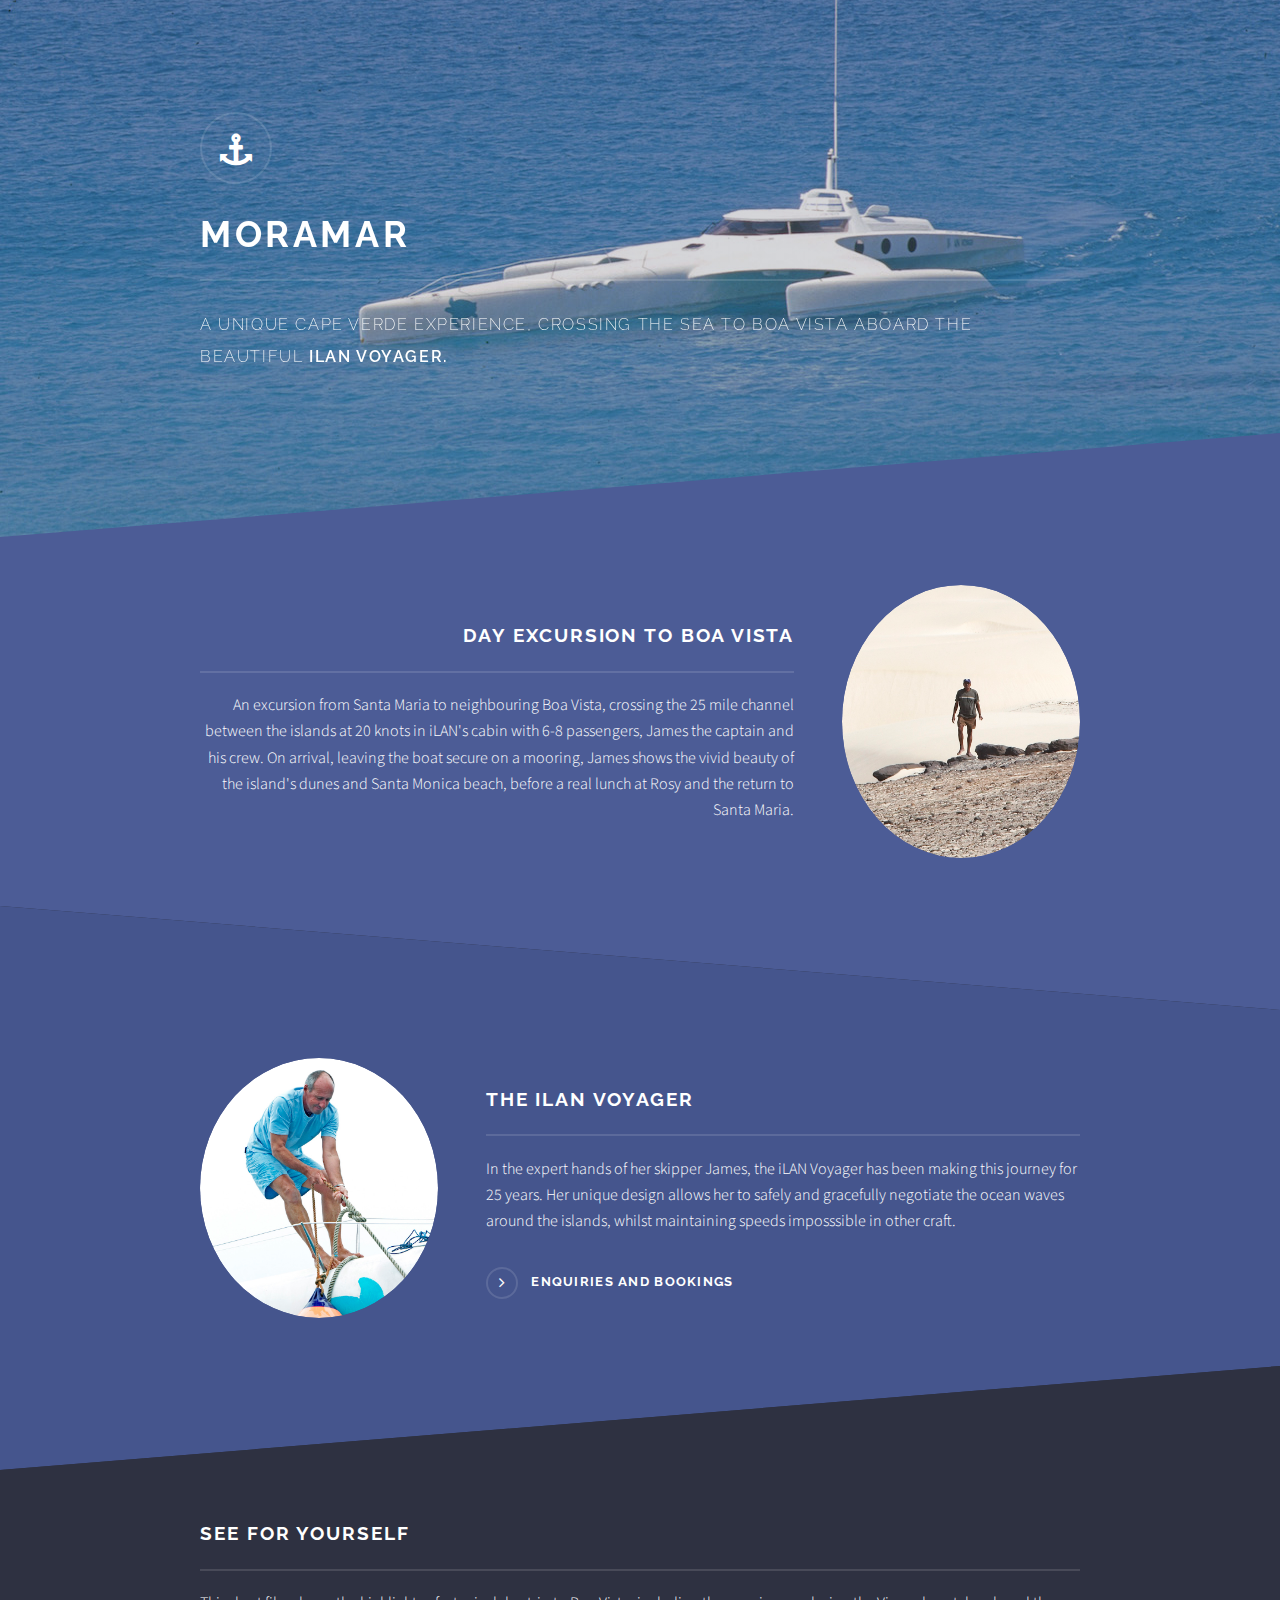
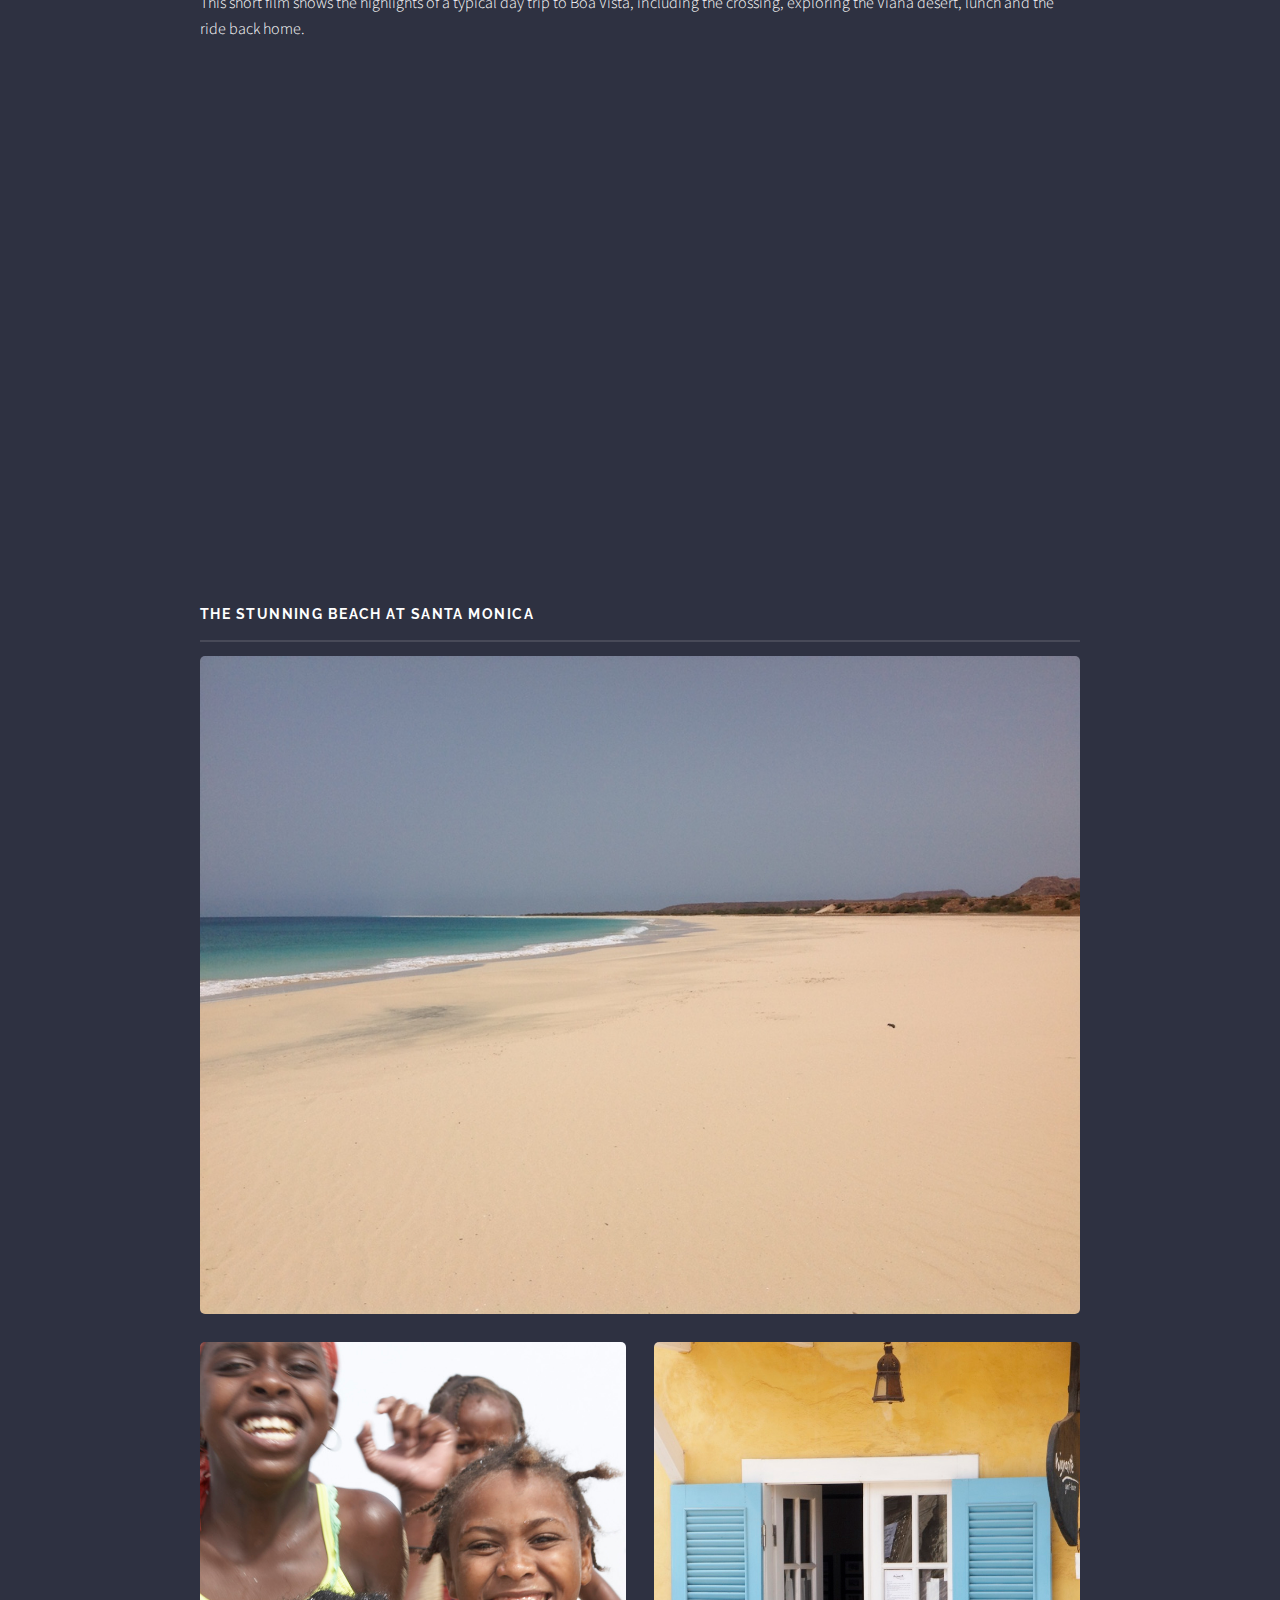
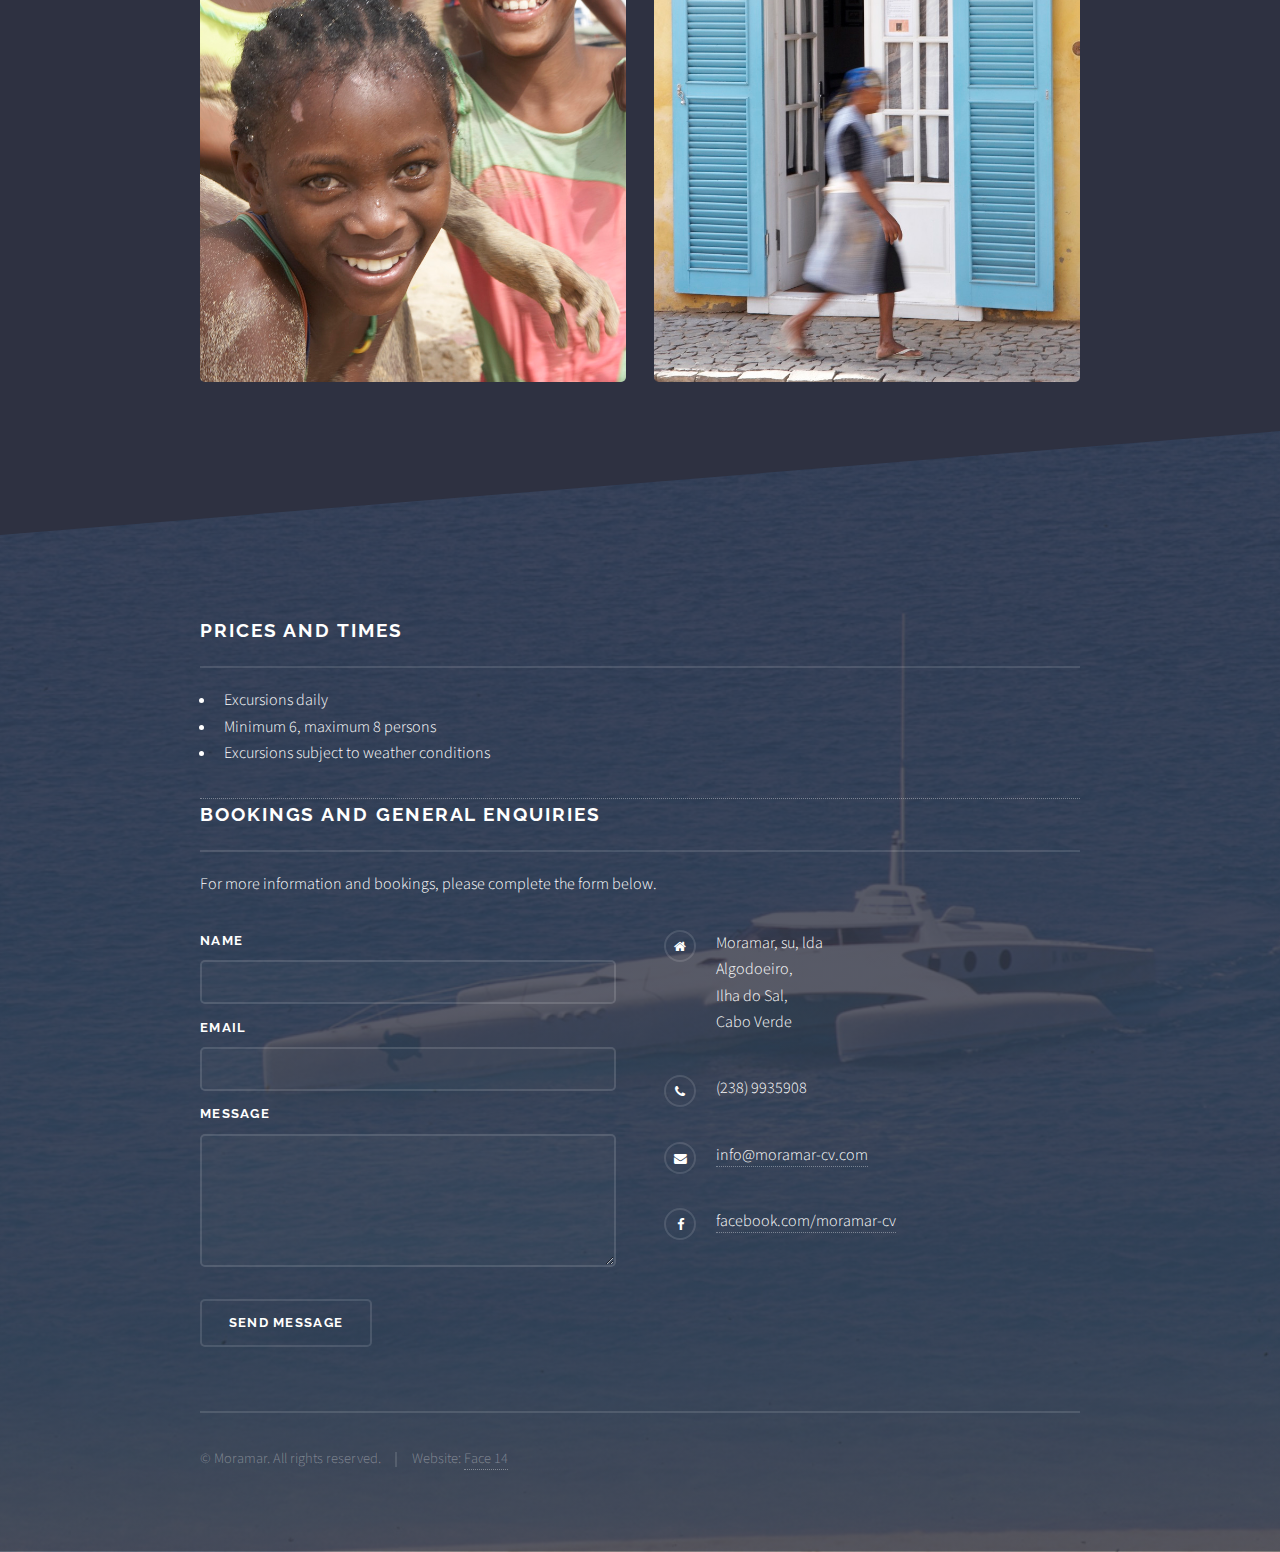
==== index.html @ 18c43aeb "Initial commit" ====
<!DOCTYPE HTML>
<!--
	Solid State by HTML5 UP
	html5up.net | @n33co
	Free for personal and commercial use under the CCA 3.0 license (html5up.net/license)
-->
<html>
	<head>
		<title>Moramar - A unique ocean experience in Cape Verde</title>
		<meta charset="utf-8" />
		<meta name="viewport" content="width=device-width, initial-scale=1" />
		<!--[if lte IE 8]><script src="assets/js/ie/html5shiv.js"></script><![endif]-->
		<link rel="stylesheet" href="assets/css/main.css" />
		<!--[if lte IE 9]><link rel="stylesheet" href="assets/css/ie9.css" /><![endif]-->
		<!--[if lte IE 8]><link rel="stylesheet" href="assets/css/ie8.css" /><![endif]-->

<style>.embed-container { position: relative; padding-bottom: 56.25%; height: 0; overflow: hidden; max-width: 100%; margin-bottom: 2em;} .embed-container iframe, .embed-container object, .embed-container embed { position: absolute; top: 0; left: 0; width: 100%; height: 100%; }</style>
	</head>
	<body>

		<!-- Page Wrapper -->
			<div id="page-wrapper">

				<!-- Header -->
					<header id="header" class="alt">
						<h1><a href="index.html">Moramar</a></h1>
					</header>

				<!-- Menu -->
					<nav id="menu">
						<div class="inner">
							<h2>Menu</h2>
							<ul class="links">
								<li><a href="index.html">Home</a></li>
								<li><a href="generic.html">Generic</a></li>
								<li><a href="elements.html">Elements</a></li>
								<li><a href="#">Log In</a></li>
								<li><a href="#">Sign Up</a></li>
							</ul>
							<a href="#" class="close">Close</a>
						</div>
					</nav>

				<!-- Banner -->
					<section id="banner">
						<div class="inner">
							<div class="logo"><span class="icon fa-anchor"></span></div>
							<h2>Moramar</h2>
							<p>A unique Cape Verde experience, crossing the sea to Boa Vista aboard the beautiful <b>iLAN Voyager.</b></p>
						</div>
					</section>

				<!-- Wrapper -->
					<section id="wrapper">

						<!-- One -->
							<section id="one" class="wrapper spotlight style1">
								<div class="inner">
									<a href="#" class="image"><img src="images/pic01.jpg" alt="" /></a>
									<div class="content">
										<h2 class="major">Day Excursion to Boa Vista</h2>
										<p>An excursion from Santa Maria to neighbouring Boa Vista, crossing the 25 mile channel between the islands at 20 knots in iLAN's cabin with 6-8 passengers, James the captain and his crew. On arrival, leaving the boat secure on a mooring, James shows the vivid beauty of the island's dunes and Santa Monica beach, before a real lunch at Rosy and the return to Santa Maria.</p>
									</div>
								</div>
							</section>

						<!-- Two -->
							<section id="two" class="wrapper alt spotlight style2">
								<div class="inner">
									<a href="#" class="image"><img src="images/james-mooring.jpg" alt="" /></a>
									<div class="content">
										<h2 class="major">The iLAN Voyager</h2>
										<p>In the expert hands of her skipper James, the iLAN Voyager has been making this journey for 25 years. Her unique design allows her to safely and gracefully negotiate the ocean waves around the islands, whilst maintaining speeds imposssible in other craft.</p>
        <a href="#bookings" class="special">Enquiries and bookings</a>
									</div>
								</div>
							</section>


						<!-- Four -->
							<section id="four" class="wrapper alt style1">
								<div class="inner">
									<h2 class="major">See for yourself</h2>
									<p>This short film shows the highlights of a typical day trip to Boa Vista, including the crossing, exploring the Viana desert, lunch and the ride back home.</p>
                                       <div class='embed-container'><iframe src='http://player.vimeo.com/video/110483064' frameborder='0' webkitAllowFullScreen mozallowfullscreen allowFullScreen></iframe></div>
									
    
                                <section>
									<div class="box alt">
										<div class="row uniform">
											<div class="12u$">
                                                <h3 class="major">The stunning beach at Santa Monica</h2><span class="image fit"><img src="images/santa-monica-beach.jpg" alt="" /></span></div>
												<div class="6u"><span class="image fit"><img src="images/children.jpg" alt="" /></span></div>
												<div class="6u$"><span class="image fit"><img src="images/doorway.jpg" alt="" /></span></div>
                                        </div>
                                    </div>
											
                                </div>

							</section>

					</section>

				<!-- Footer -->
					<section id="footer">
						<div class="inner">
                            							<h2 class="major">Prices and Times</h2>
                                                        <ul>
                                                            <li>Excursions daily</li>
                                                            <li>Minimum 6, maximum 8 persons</li>
                                                            <li>Excursions subject to weather conditions</li>
                                                        </ul>
<a name="bookings"></a>                                                        
							<h2 class="major">Bookings and General Enquiries</h2>
							<p>For more information and bookings, please complete the form below. </p>
							<form method="post" action="#">
								<div class="field">
									<label for="name">Name</label>
									<input type="text" name="name" id="name" />
								</div>
								<div class="field">
									<label for="email">Email</label>
									<input type="email" name="email" id="email" />
								</div>
								<div class="field">
									<label for="message">Message</label>
									<textarea name="message" id="message" rows="4"></textarea>
								</div>
								<ul class="actions">
									<li><input type="submit" value="Send Message" /></li>
								</ul>
							</form>
							<ul class="contact">
								<li class="fa-home">
									Moramar, su, lda<br />
                                    Algodoeiro, <br>
                                    Ilha do Sal,<br> 
                                    Cabo Verde
                                
								</li>
								<li class="fa-phone"> (238) 9935908</li>
								<li class="fa-envelope"><a href="#">info@moramar-cv.com</a></li>

								<li class="fa-facebook"><a href="#">facebook.com/moramar-cv</a></li>

							</ul>
							<ul class="copyright">
								<li>&copy; Moramar. All rights reserved.</li><li>Website: <a href="http://face14.net">Face 14</a></li>
							</ul>
						</div>
					</section>

			</div>

		<!-- Scripts -->
			<script src="assets/js/skel.min.js"></script>
			<script src="assets/js/jquery.min.js"></script>
			<script src="assets/js/jquery.scrollex.min.js"></script>
			<script src="assets/js/util.js"></script>
			<!--[if lte IE 8]><script src="assets/js/ie/respond.min.js"></script><![endif]-->
			<script src="assets/js/main.js"></script>

	</body>
</html>
---- assets/css/main.css ----
@import url(font-awesome.min.css);
@import url("https://fonts.googleapis.com/css?family=Raleway:200,700|Source+Sans+Pro:300,600,300italic,600italic");

/*
	Solid State by HTML5 UP
	html5up.net | @n33co
	Free for personal and commercial use under the CCA 3.0 license (html5up.net/license)
*/

/* Reset */

	html, body, div, span, applet, object, iframe, h1, h2, h3, h4, h5, h6, p, blockquote, pre, a, abbr, acronym, address, big, cite, code, del, dfn, em, img, ins, kbd, q, s, samp, small, strike, strong, sub, sup, tt, var, b, u, i, center, dl, dt, dd, ol, ul, li, fieldset, form, label, legend, table, caption, tbody, tfoot, thead, tr, th, td, article, aside, canvas, details, embed, figure, figcaption, footer, header, hgroup, menu, nav, output, ruby, section, summary, time, mark, audio, video {
		margin: 0;
		padding: 0;
		border: 0;
		font-size: 100%;
		font: inherit;
		vertical-align: baseline;
	}

	article, aside, details, figcaption, figure, footer, header, hgroup, menu, nav, section {
		display: block;
	}

	body {
		line-height: 1;
	}

	ol, ul {
		list-style: none;
	}

	blockquote, q {
		quotes: none;
	}

	blockquote:before, blockquote:after, q:before, q:after {
		content: '';
		content: none;
	}

	table {
		border-collapse: collapse;
		border-spacing: 0;
	}

	body {
		-webkit-text-size-adjust: none;
	}

/* Box Model */

	*, *:before, *:after {
		-moz-box-sizing: border-box;
		-webkit-box-sizing: border-box;
		box-sizing: border-box;
	}

/* Grid */

	.row {
		border-bottom: solid 1px transparent;
		-moz-box-sizing: border-box;
		-webkit-box-sizing: border-box;
		box-sizing: border-box;
	}

	.row > * {
		float: left;
		-moz-box-sizing: border-box;
		-webkit-box-sizing: border-box;
		box-sizing: border-box;
	}

	.row:after, .row:before {
		content: '';
		display: block;
		clear: both;
		height: 0;
	}

	.row.uniform > * > :first-child {
		margin-top: 0;
	}

	.row.uniform > * > :last-child {
		margin-bottom: 0;
	}

	.row.\30 \25 > * {
		padding: 0 0 0 0em;
	}

	.row.\30 \25 {
		margin: 0 0 -1px 0em;
	}

	.row.uniform.\30 \25 > * {
		padding: 0em 0 0 0em;
	}

	.row.uniform.\30 \25 {
		margin: 0em 0 -1px 0em;
	}

	.row > * {
		padding: 0 0 0 1.75em;
	}

	.row {
		margin: 0 0 -1px -1.75em;
	}

	.row.uniform > * {
		padding: 1.75em 0 0 1.75em;
	}

	.row.uniform {
		margin: -1.75em 0 -1px -1.75em;
	}

	.row.\32 00\25 > * {
		padding: 0 0 0 3.5em;
	}

	.row.\32 00\25 {
		margin: 0 0 -1px -3.5em;
	}

	.row.uniform.\32 00\25 > * {
		padding: 3.5em 0 0 3.5em;
	}

	.row.uniform.\32 00\25 {
		margin: -3.5em 0 -1px -3.5em;
	}

	.row.\31 50\25 > * {
		padding: 0 0 0 2.625em;
	}

	.row.\31 50\25 {
		margin: 0 0 -1px -2.625em;
	}

	.row.uniform.\31 50\25 > * {
		padding: 2.625em 0 0 2.625em;
	}

	.row.uniform.\31 50\25 {
		margin: -2.625em 0 -1px -2.625em;
	}

	.row.\35 0\25 > * {
		padding: 0 0 0 0.875em;
	}

	.row.\35 0\25 {
		margin: 0 0 -1px -0.875em;
	}

	.row.uniform.\35 0\25 > * {
		padding: 0.875em 0 0 0.875em;
	}

	.row.uniform.\35 0\25 {
		margin: -0.875em 0 -1px -0.875em;
	}

	.row.\32 5\25 > * {
		padding: 0 0 0 0.4375em;
	}

	.row.\32 5\25 {
		margin: 0 0 -1px -0.4375em;
	}

	.row.uniform.\32 5\25 > * {
		padding: 0.4375em 0 0 0.4375em;
	}

	.row.uniform.\32 5\25 {
		margin: -0.4375em 0 -1px -0.4375em;
	}

	.\31 2u, .\31 2u\24 {
		width: 100%;
		clear: none;
		margin-left: 0;
	}

	.\31 1u, .\31 1u\24 {
		width: 91.6666666667%;
		clear: none;
		margin-left: 0;
	}

	.\31 0u, .\31 0u\24 {
		width: 83.3333333333%;
		clear: none;
		margin-left: 0;
	}

	.\39 u, .\39 u\24 {
		width: 75%;
		clear: none;
		margin-left: 0;
	}

	.\38 u, .\38 u\24 {
		width: 66.6666666667%;
		clear: none;
		margin-left: 0;
	}

	.\37 u, .\37 u\24 {
		width: 58.3333333333%;
		clear: none;
		margin-left: 0;
	}

	.\36 u, .\36 u\24 {
		width: 50%;
		clear: none;
		margin-left: 0;
	}

	.\35 u, .\35 u\24 {
		width: 41.6666666667%;
		clear: none;
		margin-left: 0;
	}

	.\34 u, .\34 u\24 {
		width: 33.3333333333%;
		clear: none;
		margin-left: 0;
	}

	.\33 u, .\33 u\24 {
		width: 25%;
		clear: none;
		margin-left: 0;
	}

	.\32 u, .\32 u\24 {
		width: 16.6666666667%;
		clear: none;
		margin-left: 0;
	}

	.\31 u, .\31 u\24 {
		width: 8.3333333333%;
		clear: none;
		margin-left: 0;
	}

	.\31 2u\24 + *,
	.\31 1u\24 + *,
	.\31 0u\24 + *,
	.\39 u\24 + *,
	.\38 u\24 + *,
	.\37 u\24 + *,
	.\36 u\24 + *,
	.\35 u\24 + *,
	.\34 u\24 + *,
	.\33 u\24 + *,
	.\32 u\24 + *,
	.\31 u\24 + * {
		clear: left;
	}

	.\-11u {
		margin-left: 91.66667%;
	}

	.\-10u {
		margin-left: 83.33333%;
	}

	.\-9u {
		margin-left: 75%;
	}

	.\-8u {
		margin-left: 66.66667%;
	}

	.\-7u {
		margin-left: 58.33333%;
	}

	.\-6u {
		margin-left: 50%;
	}

	.\-5u {
		margin-left: 41.66667%;
	}

	.\-4u {
		margin-left: 33.33333%;
	}

	.\-3u {
		margin-left: 25%;
	}

	.\-2u {
		margin-left: 16.66667%;
	}

	.\-1u {
		margin-left: 8.33333%;
	}

	@media screen and (max-width: 1680px) {

		.row > * {
			padding: 0 0 0 1.75em;
		}

		.row {
			margin: 0 0 -1px -1.75em;
		}

		.row.uniform > * {
			padding: 1.75em 0 0 1.75em;
		}

		.row.uniform {
			margin: -1.75em 0 -1px -1.75em;
		}

		.row.\32 00\25 > * {
			padding: 0 0 0 3.5em;
		}

		.row.\32 00\25 {
			margin: 0 0 -1px -3.5em;
		}

		.row.uniform.\32 00\25 > * {
			padding: 3.5em 0 0 3.5em;
		}

		.row.uniform.\32 00\25 {
			margin: -3.5em 0 -1px -3.5em;
		}

		.row.\31 50\25 > * {
			padding: 0 0 0 2.625em;
		}

		.row.\31 50\25 {
			margin: 0 0 -1px -2.625em;
		}

		.row.uniform.\31 50\25 > * {
			padding: 2.625em 0 0 2.625em;
		}

		.row.uniform.\31 50\25 {
			margin: -2.625em 0 -1px -2.625em;
		}

		.row.\35 0\25 > * {
			padding: 0 0 0 0.875em;
		}

		.row.\35 0\25 {
			margin: 0 0 -1px -0.875em;
		}

		.row.uniform.\35 0\25 > * {
			padding: 0.875em 0 0 0.875em;
		}

		.row.uniform.\35 0\25 {
			margin: -0.875em 0 -1px -0.875em;
		}

		.row.\32 5\25 > * {
			padding: 0 0 0 0.4375em;
		}

		.row.\32 5\25 {
			margin: 0 0 -1px -0.4375em;
		}

		.row.uniform.\32 5\25 > * {
			padding: 0.4375em 0 0 0.4375em;
		}

		.row.uniform.\32 5\25 {
			margin: -0.4375em 0 -1px -0.4375em;
		}

		.\31 2u\28xlarge\29, .\31 2u\24\28xlarge\29 {
			width: 100%;
			clear: none;
			margin-left: 0;
		}

		.\31 1u\28xlarge\29, .\31 1u\24\28xlarge\29 {
			width: 91.6666666667%;
			clear: none;
			margin-left: 0;
		}

		.\31 0u\28xlarge\29, .\31 0u\24\28xlarge\29 {
			width: 83.3333333333%;
			clear: none;
			margin-left: 0;
		}

		.\39 u\28xlarge\29, .\39 u\24\28xlarge\29 {
			width: 75%;
			clear: none;
			margin-left: 0;
		}

		.\38 u\28xlarge\29, .\38 u\24\28xlarge\29 {
			width: 66.6666666667%;
			clear: none;
			margin-left: 0;
		}

		.\37 u\28xlarge\29, .\37 u\24\28xlarge\29 {
			width: 58.3333333333%;
			clear: none;
			margin-left: 0;
		}

		.\36 u\28xlarge\29, .\36 u\24\28xlarge\29 {
			width: 50%;
			clear: none;
			margin-left: 0;
		}

		.\35 u\28xlarge\29, .\35 u\24\28xlarge\29 {
			width: 41.6666666667%;
			clear: none;
			margin-left: 0;
		}

		.\34 u\28xlarge\29, .\34 u\24\28xlarge\29 {
			width: 33.3333333333%;
			clear: none;
			margin-left: 0;
		}

		.\33 u\28xlarge\29, .\33 u\24\28xlarge\29 {
			width: 25%;
			clear: none;
			margin-left: 0;
		}

		.\32 u\28xlarge\29, .\32 u\24\28xlarge\29 {
			width: 16.6666666667%;
			clear: none;
			margin-left: 0;
		}

		.\31 u\28xlarge\29, .\31 u\24\28xlarge\29 {
			width: 8.3333333333%;
			clear: none;
			margin-left: 0;
		}

		.\31 2u\24\28xlarge\29 + *,
		.\31 1u\24\28xlarge\29 + *,
		.\31 0u\24\28xlarge\29 + *,
		.\39 u\24\28xlarge\29 + *,
		.\38 u\24\28xlarge\29 + *,
		.\37 u\24\28xlarge\29 + *,
		.\36 u\24\28xlarge\29 + *,
		.\35 u\24\28xlarge\29 + *,
		.\34 u\24\28xlarge\29 + *,
		.\33 u\24\28xlarge\29 + *,
		.\32 u\24\28xlarge\29 + *,
		.\31 u\24\28xlarge\29 + * {
			clear: left;
		}

		.\-11u\28xlarge\29 {
			margin-left: 91.66667%;
		}

		.\-10u\28xlarge\29 {
			margin-left: 83.33333%;
		}

		.\-9u\28xlarge\29 {
			margin-left: 75%;
		}

		.\-8u\28xlarge\29 {
			margin-left: 66.66667%;
		}

		.\-7u\28xlarge\29 {
			margin-left: 58.33333%;
		}

		.\-6u\28xlarge\29 {
			margin-left: 50%;
		}

		.\-5u\28xlarge\29 {
			margin-left: 41.66667%;
		}

		.\-4u\28xlarge\29 {
			margin-left: 33.33333%;
		}

		.\-3u\28xlarge\29 {
			margin-left: 25%;
		}

		.\-2u\28xlarge\29 {
			margin-left: 16.66667%;
		}

		.\-1u\28xlarge\29 {
			margin-left: 8.33333%;
		}

	}

	@media screen and (max-width: 1280px) {

		.row > * {
			padding: 0 0 0 1.75em;
		}

		.row {
			margin: 0 0 -1px -1.75em;
		}

		.row.uniform > * {
			padding: 1.75em 0 0 1.75em;
		}

		.row.uniform {
			margin: -1.75em 0 -1px -1.75em;
		}

		.row.\32 00\25 > * {
			padding: 0 0 0 3.5em;
		}

		.row.\32 00\25 {
			margin: 0 0 -1px -3.5em;
		}

		.row.uniform.\32 00\25 > * {
			padding: 3.5em 0 0 3.5em;
		}

		.row.uniform.\32 00\25 {
			margin: -3.5em 0 -1px -3.5em;
		}

		.row.\31 50\25 > * {
			padding: 0 0 0 2.625em;
		}

		.row.\31 50\25 {
			margin: 0 0 -1px -2.625em;
		}

		.row.uniform.\31 50\25 > * {
			padding: 2.625em 0 0 2.625em;
		}

		.row.uniform.\31 50\25 {
			margin: -2.625em 0 -1px -2.625em;
		}

		.row.\35 0\25 > * {
			padding: 0 0 0 0.875em;
		}

		.row.\35 0\25 {
			margin: 0 0 -1px -0.875em;
		}

		.row.uniform.\35 0\25 > * {
			padding: 0.875em 0 0 0.875em;
		}

		.row.uniform.\35 0\25 {
			margin: -0.875em 0 -1px -0.875em;
		}

		.row.\32 5\25 > * {
			padding: 0 0 0 0.4375em;
		}

		.row.\32 5\25 {
			margin: 0 0 -1px -0.4375em;
		}

		.row.uniform.\32 5\25 > * {
			padding: 0.4375em 0 0 0.4375em;
		}

		.row.uniform.\32 5\25 {
			margin: -0.4375em 0 -1px -0.4375em;
		}

		.\31 2u\28large\29, .\31 2u\24\28large\29 {
			width: 100%;
			clear: none;
			margin-left: 0;
		}

		.\31 1u\28large\29, .\31 1u\24\28large\29 {
			width: 91.6666666667%;
			clear: none;
			margin-left: 0;
		}

		.\31 0u\28large\29, .\31 0u\24\28large\29 {
			width: 83.3333333333%;
			clear: none;
			margin-left: 0;
		}

		.\39 u\28large\29, .\39 u\24\28large\29 {
			width: 75%;
			clear: none;
			margin-left: 0;
		}

		.\38 u\28large\29, .\38 u\24\28large\29 {
			width: 66.6666666667%;
			clear: none;
			margin-left: 0;
		}

		.\37 u\28large\29, .\37 u\24\28large\29 {
			width: 58.3333333333%;
			clear: none;
			margin-left: 0;
		}

		.\36 u\28large\29, .\36 u\24\28large\29 {
			width: 50%;
			clear: none;
			margin-left: 0;
		}

		.\35 u\28large\29, .\35 u\24\28large\29 {
			width: 41.6666666667%;
			clear: none;
			margin-left: 0;
		}

		.\34 u\28large\29, .\34 u\24\28large\29 {
			width: 33.3333333333%;
			clear: none;
			margin-left: 0;
		}

		.\33 u\28large\29, .\33 u\24\28large\29 {
			width: 25%;
			clear: none;
			margin-left: 0;
		}

		.\32 u\28large\29, .\32 u\24\28large\29 {
			width: 16.6666666667%;
			clear: none;
			margin-left: 0;
		}

		.\31 u\28large\29, .\31 u\24\28large\29 {
			width: 8.3333333333%;
			clear: none;
			margin-left: 0;
		}

		.\31 2u\24\28large\29 + *,
		.\31 1u\24\28large\29 + *,
		.\31 0u\24\28large\29 + *,
		.\39 u\24\28large\29 + *,
		.\38 u\24\28large\29 + *,
		.\37 u\24\28large\29 + *,
		.\36 u\24\28large\29 + *,
		.\35 u\24\28large\29 + *,
		.\34 u\24\28large\29 + *,
		.\33 u\24\28large\29 + *,
		.\32 u\24\28large\29 + *,
		.\31 u\24\28large\29 + * {
			clear: left;
		}

		.\-11u\28large\29 {
			margin-left: 91.66667%;
		}

		.\-10u\28large\29 {
			margin-left: 83.33333%;
		}

		.\-9u\28large\29 {
			margin-left: 75%;
		}

		.\-8u\28large\29 {
			margin-left: 66.66667%;
		}

		.\-7u\28large\29 {
			margin-left: 58.33333%;
		}

		.\-6u\28large\29 {
			margin-left: 50%;
		}

		.\-5u\28large\29 {
			margin-left: 41.66667%;
		}

		.\-4u\28large\29 {
			margin-left: 33.33333%;
		}

		.\-3u\28large\29 {
			margin-left: 25%;
		}

		.\-2u\28large\29 {
			margin-left: 16.66667%;
		}

		.\-1u\28large\29 {
			margin-left: 8.33333%;
		}

	}

	@media screen and (max-width: 980px) {

		.row > * {
			padding: 0 0 0 1.75em;
		}

		.row {
			margin: 0 0 -1px -1.75em;
		}

		.row.uniform > * {
			padding: 1.75em 0 0 1.75em;
		}

		.row.uniform {
			margin: -1.75em 0 -1px -1.75em;
		}

		.row.\32 00\25 > * {
			padding: 0 0 0 3.5em;
		}

		.row.\32 00\25 {
			margin: 0 0 -1px -3.5em;
		}

		.row.uniform.\32 00\25 > * {
			padding: 3.5em 0 0 3.5em;
		}

		.row.uniform.\32 00\25 {
			margin: -3.5em 0 -1px -3.5em;
		}

		.row.\31 50\25 > * {
			padding: 0 0 0 2.625em;
		}

		.row.\31 50\25 {
			margin: 0 0 -1px -2.625em;
		}

		.row.uniform.\31 50\25 > * {
			padding: 2.625em 0 0 2.625em;
		}

		.row.uniform.\31 50\25 {
			margin: -2.625em 0 -1px -2.625em;
		}

		.row.\35 0\25 > * {
			padding: 0 0 0 0.875em;
		}

		.row.\35 0\25 {
			margin: 0 0 -1px -0.875em;
		}

		.row.uniform.\35 0\25 > * {
			padding: 0.875em 0 0 0.875em;
		}

		.row.uniform.\35 0\25 {
			margin: -0.875em 0 -1px -0.875em;
		}

		.row.\32 5\25 > * {
			padding: 0 0 0 0.4375em;
		}

		.row.\32 5\25 {
			margin: 0 0 -1px -0.4375em;
		}

		.row.uniform.\32 5\25 > * {
			padding: 0.4375em 0 0 0.4375em;
		}

		.row.uniform.\32 5\25 {
			margin: -0.4375em 0 -1px -0.4375em;
		}

		.\31 2u\28medium\29, .\31 2u\24\28medium\29 {
			width: 100%;
			clear: none;
			margin-left: 0;
		}

		.\31 1u\28medium\29, .\31 1u\24\28medium\29 {
			width: 91.6666666667%;
			clear: none;
			margin-left: 0;
		}

		.\31 0u\28medium\29, .\31 0u\24\28medium\29 {
			width: 83.3333333333%;
			clear: none;
			margin-left: 0;
		}

		.\39 u\28medium\29, .\39 u\24\28medium\29 {
			width: 75%;
			clear: none;
			margin-left: 0;
		}

		.\38 u\28medium\29, .\38 u\24\28medium\29 {
			width: 66.6666666667%;
			clear: none;
			margin-left: 0;
		}

		.\37 u\28medium\29, .\37 u\24\28medium\29 {
			width: 58.3333333333%;
			clear: none;
			margin-left: 0;
		}

		.\36 u\28medium\29, .\36 u\24\28medium\29 {
			width: 50%;
			clear: none;
			margin-left: 0;
		}

		.\35 u\28medium\29, .\35 u\24\28medium\29 {
			width: 41.6666666667%;
			clear: none;
			margin-left: 0;
		}

		.\34 u\28medium\29, .\34 u\24\28medium\29 {
			width: 33.3333333333%;
			clear: none;
			margin-left: 0;
		}

		.\33 u\28medium\29, .\33 u\24\28medium\29 {
			width: 25%;
			clear: none;
			margin-left: 0;
		}

		.\32 u\28medium\29, .\32 u\24\28medium\29 {
			width: 16.6666666667%;
			clear: none;
			margin-left: 0;
		}

		.\31 u\28medium\29, .\31 u\24\28medium\29 {
			width: 8.3333333333%;
			clear: none;
			margin-left: 0;
		}

		.\31 2u\24\28medium\29 + *,
		.\31 1u\24\28medium\29 + *,
		.\31 0u\24\28medium\29 + *,
		.\39 u\24\28medium\29 + *,
		.\38 u\24\28medium\29 + *,
		.\37 u\24\28medium\29 + *,
		.\36 u\24\28medium\29 + *,
		.\35 u\24\28medium\29 + *,
		.\34 u\24\28medium\29 + *,
		.\33 u\24\28medium\29 + *,
		.\32 u\24\28medium\29 + *,
		.\31 u\24\28medium\29 + * {
			clear: left;
		}

		.\-11u\28medium\29 {
			margin-left: 91.66667%;
		}

		.\-10u\28medium\29 {
			margin-left: 83.33333%;
		}

		.\-9u\28medium\29 {
			margin-left: 75%;
		}

		.\-8u\28medium\29 {
			margin-left: 66.66667%;
		}

		.\-7u\28medium\29 {
			margin-left: 58.33333%;
		}

		.\-6u\28medium\29 {
			margin-left: 50%;
		}

		.\-5u\28medium\29 {
			margin-left: 41.66667%;
		}

		.\-4u\28medium\29 {
			margin-left: 33.33333%;
		}

		.\-3u\28medium\29 {
			margin-left: 25%;
		}

		.\-2u\28medium\29 {
			margin-left: 16.66667%;
		}

		.\-1u\28medium\29 {
			margin-left: 8.33333%;
		}

	}

	@media screen and (max-width: 736px) {

		.row > * {
			padding: 0 0 0 1.25em;
		}

		.row {
			margin: 0 0 -1px -1.25em;
		}

		.row.uniform > * {
			padding: 1.25em 0 0 1.25em;
		}

		.row.uniform {
			margin: -1.25em 0 -1px -1.25em;
		}

		.row.\32 00\25 > * {
			padding: 0 0 0 2.5em;
		}

		.row.\32 00\25 {
			margin: 0 0 -1px -2.5em;
		}

		.row.uniform.\32 00\25 > * {
			padding: 2.5em 0 0 2.5em;
		}

		.row.uniform.\32 00\25 {
			margin: -2.5em 0 -1px -2.5em;
		}

		.row.\31 50\25 > * {
			padding: 0 0 0 1.875em;
		}

		.row.\31 50\25 {
			margin: 0 0 -1px -1.875em;
		}

		.row.uniform.\31 50\25 > * {
			padding: 1.875em 0 0 1.875em;
		}

		.row.uniform.\31 50\25 {
			margin: -1.875em 0 -1px -1.875em;
		}

		.row.\35 0\25 > * {
			padding: 0 0 0 0.625em;
		}

		.row.\35 0\25 {
			margin: 0 0 -1px -0.625em;
		}

		.row.uniform.\35 0\25 > * {
			padding: 0.625em 0 0 0.625em;
		}

		.row.uniform.\35 0\25 {
			margin: -0.625em 0 -1px -0.625em;
		}

		.row.\32 5\25 > * {
			padding: 0 0 0 0.3125em;
		}

		.row.\32 5\25 {
			margin: 0 0 -1px -0.3125em;
		}

		.row.uniform.\32 5\25 > * {
			padding: 0.3125em 0 0 0.3125em;
		}

		.row.uniform.\32 5\25 {
			margin: -0.3125em 0 -1px -0.3125em;
		}

		.\31 2u\28small\29, .\31 2u\24\28small\29 {
			width: 100%;
			clear: none;
			margin-left: 0;
		}

		.\31 1u\28small\29, .\31 1u\24\28small\29 {
			width: 91.6666666667%;
			clear: none;
			margin-left: 0;
		}

		.\31 0u\28small\29, .\31 0u\24\28small\29 {
			width: 83.3333333333%;
			clear: none;
			margin-left: 0;
		}

		.\39 u\28small\29, .\39 u\24\28small\29 {
			width: 75%;
			clear: none;
			margin-left: 0;
		}

		.\38 u\28small\29, .\38 u\24\28small\29 {
			width: 66.6666666667%;
			clear: none;
			margin-left: 0;
		}

		.\37 u\28small\29, .\37 u\24\28small\29 {
			width: 58.3333333333%;
			clear: none;
			margin-left: 0;
		}

		.\36 u\28small\29, .\36 u\24\28small\29 {
			width: 50%;
			clear: none;
			margin-left: 0;
		}

		.\35 u\28small\29, .\35 u\24\28small\29 {
			width: 41.6666666667%;
			clear: none;
			margin-left: 0;
		}

		.\34 u\28small\29, .\34 u\24\28small\29 {
			width: 33.3333333333%;
			clear: none;
			margin-left: 0;
		}

		.\33 u\28small\29, .\33 u\24\28small\29 {
			width: 25%;
			clear: none;
			margin-left: 0;
		}

		.\32 u\28small\29, .\32 u\24\28small\29 {
			width: 16.6666666667%;
			clear: none;
			margin-left: 0;
		}

		.\31 u\28small\29, .\31 u\24\28small\29 {
			width: 8.3333333333%;
			clear: none;
			margin-left: 0;
		}

		.\31 2u\24\28small\29 + *,
		.\31 1u\24\28small\29 + *,
		.\31 0u\24\28small\29 + *,
		.\39 u\24\28small\29 + *,
		.\38 u\24\28small\29 + *,
		.\37 u\24\28small\29 + *,
		.\36 u\24\28small\29 + *,
		.\35 u\24\28small\29 + *,
		.\34 u\24\28small\29 + *,
		.\33 u\24\28small\29 + *,
		.\32 u\24\28small\29 + *,
		.\31 u\24\28small\29 + * {
			clear: left;
		}

		.\-11u\28small\29 {
			margin-left: 91.66667%;
		}

		.\-10u\28small\29 {
			margin-left: 83.33333%;
		}

		.\-9u\28small\29 {
			margin-left: 75%;
		}

		.\-8u\28small\29 {
			margin-left: 66.66667%;
		}

		.\-7u\28small\29 {
			margin-left: 58.33333%;
		}

		.\-6u\28small\29 {
			margin-left: 50%;
		}

		.\-5u\28small\29 {
			margin-left: 41.66667%;
		}

		.\-4u\28small\29 {
			margin-left: 33.33333%;
		}

		.\-3u\28small\29 {
			margin-left: 25%;
		}

		.\-2u\28small\29 {
			margin-left: 16.66667%;
		}

		.\-1u\28small\29 {
			margin-left: 8.33333%;
		}

	}

	@media screen and (max-width: 640px) {

		.row > * {
			padding: 0 0 0 1.25em;
		}

		.row {
			margin: 0 0 -1px -1.25em;
		}

		.row.uniform > * {
			padding: 1.25em 0 0 1.25em;
		}

		.row.uniform {
			margin: -1.25em 0 -1px -1.25em;
		}

		.row.\32 00\25 > * {
			padding: 0 0 0 2.5em;
		}

		.row.\32 00\25 {
			margin: 0 0 -1px -2.5em;
		}

		.row.uniform.\32 00\25 > * {
			padding: 2.5em 0 0 2.5em;
		}

		.row.uniform.\32 00\25 {
			margin: -2.5em 0 -1px -2.5em;
		}

		.row.\31 50\25 > * {
			padding: 0 0 0 1.875em;
		}

		.row.\31 50\25 {
			margin: 0 0 -1px -1.875em;
		}

		.row.uniform.\31 50\25 > * {
			padding: 1.875em 0 0 1.875em;
		}

		.row.uniform.\31 50\25 {
			margin: -1.875em 0 -1px -1.875em;
		}

		.row.\35 0\25 > * {
			padding: 0 0 0 0.625em;
		}

		.row.\35 0\25 {
			margin: 0 0 -1px -0.625em;
		}

		.row.uniform.\35 0\25 > * {
			padding: 0.625em 0 0 0.625em;
		}

		.row.uniform.\35 0\25 {
			margin: -0.625em 0 -1px -0.625em;
		}

		.row.\32 5\25 > * {
			padding: 0 0 0 0.3125em;
		}

		.row.\32 5\25 {
			margin: 0 0 -1px -0.3125em;
		}

		.row.uniform.\32 5\25 > * {
			padding: 0.3125em 0 0 0.3125em;
		}

		.row.uniform.\32 5\25 {
			margin: -0.3125em 0 -1px -0.3125em;
		}

		.\31 2u\28xsmall\29, .\31 2u\24\28xsmall\29 {
			width: 100%;
			clear: none;
			margin-left: 0;
		}

		.\31 1u\28xsmall\29, .\31 1u\24\28xsmall\29 {
			width: 91.6666666667%;
			clear: none;
			margin-left: 0;
		}

		.\31 0u\28xsmall\29, .\31 0u\24\28xsmall\29 {
			width: 83.3333333333%;
			clear: none;
			margin-left: 0;
		}

		.\39 u\28xsmall\29, .\39 u\24\28xsmall\29 {
			width: 75%;
			clear: none;
			margin-left: 0;
		}

		.\38 u\28xsmall\29, .\38 u\24\28xsmall\29 {
			width: 66.6666666667%;
			clear: none;
			margin-left: 0;
		}

		.\37 u\28xsmall\29, .\37 u\24\28xsmall\29 {
			width: 58.3333333333%;
			clear: none;
			margin-left: 0;
		}

		.\36 u\28xsmall\29, .\36 u\24\28xsmall\29 {
			width: 50%;
			clear: none;
			margin-left: 0;
		}

		.\35 u\28xsmall\29, .\35 u\24\28xsmall\29 {
			width: 41.6666666667%;
			clear: none;
			margin-left: 0;
		}

		.\34 u\28xsmall\29, .\34 u\24\28xsmall\29 {
			width: 33.3333333333%;
			clear: none;
			margin-left: 0;
		}

		.\33 u\28xsmall\29, .\33 u\24\28xsmall\29 {
			width: 25%;
			clear: none;
			margin-left: 0;
		}

		.\32 u\28xsmall\29, .\32 u\24\28xsmall\29 {
			width: 16.6666666667%;
			clear: none;
			margin-left: 0;
		}

		.\31 u\28xsmall\29, .\31 u\24\28xsmall\29 {
			width: 8.3333333333%;
			clear: none;
			margin-left: 0;
		}

		.\31 2u\24\28xsmall\29 + *,
		.\31 1u\24\28xsmall\29 + *,
		.\31 0u\24\28xsmall\29 + *,
		.\39 u\24\28xsmall\29 + *,
		.\38 u\24\28xsmall\29 + *,
		.\37 u\24\28xsmall\29 + *,
		.\36 u\24\28xsmall\29 + *,
		.\35 u\24\28xsmall\29 + *,
		.\34 u\24\28xsmall\29 + *,
		.\33 u\24\28xsmall\29 + *,
		.\32 u\24\28xsmall\29 + *,
		.\31 u\24\28xsmall\29 + * {
			clear: left;
		}

		.\-11u\28xsmall\29 {
			margin-left: 91.66667%;
		}

		.\-10u\28xsmall\29 {
			margin-left: 83.33333%;
		}

		.\-9u\28xsmall\29 {
			margin-left: 75%;
		}

		.\-8u\28xsmall\29 {
			margin-left: 66.66667%;
		}

		.\-7u\28xsmall\29 {
			margin-left: 58.33333%;
		}

		.\-6u\28xsmall\29 {
			margin-left: 50%;
		}

		.\-5u\28xsmall\29 {
			margin-left: 41.66667%;
		}

		.\-4u\28xsmall\29 {
			margin-left: 33.33333%;
		}

		.\-3u\28xsmall\29 {
			margin-left: 25%;
		}

		.\-2u\28xsmall\29 {
			margin-left: 16.66667%;
		}

		.\-1u\28xsmall\29 {
			margin-left: 8.33333%;
		}

	}

	@media screen and (max-width: 360px) {

		.row > * {
			padding: 0 0 0 1.25em;
		}

		.row {
			margin: 0 0 -1px -1.25em;
		}

		.row.uniform > * {
			padding: 1.25em 0 0 1.25em;
		}

		.row.uniform {
			margin: -1.25em 0 -1px -1.25em;
		}

		.row.\32 00\25 > * {
			padding: 0 0 0 2.5em;
		}

		.row.\32 00\25 {
			margin: 0 0 -1px -2.5em;
		}

		.row.uniform.\32 00\25 > * {
			padding: 2.5em 0 0 2.5em;
		}

		.row.uniform.\32 00\25 {
			margin: -2.5em 0 -1px -2.5em;
		}

		.row.\31 50\25 > * {
			padding: 0 0 0 1.875em;
		}

		.row.\31 50\25 {
			margin: 0 0 -1px -1.875em;
		}

		.row.uniform.\31 50\25 > * {
			padding: 1.875em 0 0 1.875em;
		}

		.row.uniform.\31 50\25 {
			margin: -1.875em 0 -1px -1.875em;
		}

		.row.\35 0\25 > * {
			padding: 0 0 0 0.625em;
		}

		.row.\35 0\25 {
			margin: 0 0 -1px -0.625em;
		}

		.row.uniform.\35 0\25 > * {
			padding: 0.625em 0 0 0.625em;
		}

		.row.uniform.\35 0\25 {
			margin: -0.625em 0 -1px -0.625em;
		}

		.row.\32 5\25 > * {
			padding: 0 0 0 0.3125em;
		}

		.row.\32 5\25 {
			margin: 0 0 -1px -0.3125em;
		}

		.row.uniform.\32 5\25 > * {
			padding: 0.3125em 0 0 0.3125em;
		}

		.row.uniform.\32 5\25 {
			margin: -0.3125em 0 -1px -0.3125em;
		}

		.\31 2u\28xxsmall\29, .\31 2u\24\28xxsmall\29 {
			width: 100%;
			clear: none;
			margin-left: 0;
		}

		.\31 1u\28xxsmall\29, .\31 1u\24\28xxsmall\29 {
			width: 91.6666666667%;
			clear: none;
			margin-left: 0;
		}

		.\31 0u\28xxsmall\29, .\31 0u\24\28xxsmall\29 {
			width: 83.3333333333%;
			clear: none;
			margin-left: 0;
		}

		.\39 u\28xxsmall\29, .\39 u\24\28xxsmall\29 {
			width: 75%;
			clear: none;
			margin-left: 0;
		}

		.\38 u\28xxsmall\29, .\38 u\24\28xxsmall\29 {
			width: 66.6666666667%;
			clear: none;
			margin-left: 0;
		}

		.\37 u\28xxsmall\29, .\37 u\24\28xxsmall\29 {
			width: 58.3333333333%;
			clear: none;
			margin-left: 0;
		}

		.\36 u\28xxsmall\29, .\36 u\24\28xxsmall\29 {
			width: 50%;
			clear: none;
			margin-left: 0;
		}

		.\35 u\28xxsmall\29, .\35 u\24\28xxsmall\29 {
			width: 41.6666666667%;
			clear: none;
			margin-left: 0;
		}

		.\34 u\28xxsmall\29, .\34 u\24\28xxsmall\29 {
			width: 33.3333333333%;
			clear: none;
			margin-left: 0;
		}

		.\33 u\28xxsmall\29, .\33 u\24\28xxsmall\29 {
			width: 25%;
			clear: none;
			margin-left: 0;
		}

		.\32 u\28xxsmall\29, .\32 u\24\28xxsmall\29 {
			width: 16.6666666667%;
			clear: none;
			margin-left: 0;
		}

		.\31 u\28xxsmall\29, .\31 u\24\28xxsmall\29 {
			width: 8.3333333333%;
			clear: none;
			margin-left: 0;
		}

		.\31 2u\24\28xxsmall\29 + *,
		.\31 1u\24\28xxsmall\29 + *,
		.\31 0u\24\28xxsmall\29 + *,
		.\39 u\24\28xxsmall\29 + *,
		.\38 u\24\28xxsmall\29 + *,
		.\37 u\24\28xxsmall\29 + *,
		.\36 u\24\28xxsmall\29 + *,
		.\35 u\24\28xxsmall\29 + *,
		.\34 u\24\28xxsmall\29 + *,
		.\33 u\24\28xxsmall\29 + *,
		.\32 u\24\28xxsmall\29 + *,
		.\31 u\24\28xxsmall\29 + * {
			clear: left;
		}

		.\-11u\28xxsmall\29 {
			margin-left: 91.66667%;
		}

		.\-10u\28xxsmall\29 {
			margin-left: 83.33333%;
		}

		.\-9u\28xxsmall\29 {
			margin-left: 75%;
		}

		.\-8u\28xxsmall\29 {
			margin-left: 66.66667%;
		}

		.\-7u\28xxsmall\29 {
			margin-left: 58.33333%;
		}

		.\-6u\28xxsmall\29 {
			margin-left: 50%;
		}

		.\-5u\28xxsmall\29 {
			margin-left: 41.66667%;
		}

		.\-4u\28xxsmall\29 {
			margin-left: 33.33333%;
		}

		.\-3u\28xxsmall\29 {
			margin-left: 25%;
		}

		.\-2u\28xxsmall\29 {
			margin-left: 16.66667%;
		}

		.\-1u\28xxsmall\29 {
			margin-left: 8.33333%;
		}

	}

/* Basic */

	@-ms-viewport {
		width: device-width;
	}

	body {
		-ms-overflow-style: scrollbar;
	}

	@media screen and (max-width: 640px) {

		html, body {
			min-width: 320px;
		}

	}

	body {
		background-color: #2e3141;
		background-image: linear-gradient(to top, rgba(46, 49, 65, 0.8), rgba(46, 49, 65, 0.8)), url("../../images/bg.jpg");
		background-size: auto, cover;
		background-attachment: fixed, fixed;
		background-position: center, center;
	}

		body.is-loading *, body.is-loading *:before, body.is-loading *:after {
			-moz-animation: none !important;
			-webkit-animation: none !important;
			-ms-animation: none !important;
			animation: none !important;
			-moz-transition: none !important;
			-webkit-transition: none !important;
			-ms-transition: none !important;
			transition: none !important;
		}

/* Type */

	body, input, select, textarea {
		color: #ffffff;
		font-family: "Source Sans Pro", Helvetica, sans-serif;
		font-size: 16.5pt;
		font-weight: 300;
		line-height: 1.65;
	}

		@media screen and (max-width: 1680px) {

			body, input, select, textarea {
				font-size: 13pt;
			}

		}

		@media screen and (max-width: 1280px) {

			body, input, select, textarea {
				font-size: 12pt;
			}

		}

		@media screen and (max-width: 980px) {

			body, input, select, textarea {
				font-size: 12pt;
			}

		}

		@media screen and (max-width: 736px) {

			body, input, select, textarea {
				font-size: 12pt;
			}

		}

		@media screen and (max-width: 640px) {

			body, input, select, textarea {
				font-size: 12pt;
			}

		}

	a {
		-moz-transition: color 0.2s ease-in-out, border-bottom-color 0.2s ease-in-out;
		-webkit-transition: color 0.2s ease-in-out, border-bottom-color 0.2s ease-in-out;
		-ms-transition: color 0.2s ease-in-out, border-bottom-color 0.2s ease-in-out;
		transition: color 0.2s ease-in-out, border-bottom-color 0.2s ease-in-out;
		border-bottom: dotted 1px rgba(255, 255, 255, 0.35);
		color: #ffffff;
		text-decoration: none;
	}

		a:hover {
			border-bottom-color: transparent;
			color: #ffffff !important;
		}

		a.special:not(.button) {
			text-decoration: none;
			border-bottom: 0;
			display: block;
			font-family: Raleway, Helvetica, sans-serif;
			font-size: 0.8em;
			font-weight: 700;
			letter-spacing: 0.1em;
			margin: 0 0 2em 0;
			text-transform: uppercase;
		}

			a.special:not(.button):before {
				-moz-osx-font-smoothing: grayscale;
				-webkit-font-smoothing: antialiased;
				font-family: FontAwesome;
				font-style: normal;
				font-weight: normal;
				text-transform: none !important;
			}

			a.special:not(.button):before {
				-moz-transition: background-color 0.2s ease-in-out;
				-webkit-transition: background-color 0.2s ease-in-out;
				-ms-transition: background-color 0.2s ease-in-out;
				transition: background-color 0.2s ease-in-out;
				border-radius: 100%;
				border: solid 2px rgba(255, 255, 255, 0.125);
				content: '\f105';
				display: inline-block;
				font-size: 1.25em;
				height: 2em;
				line-height: 1.65em;
				margin-right: 0.85em;
				text-align: center;
				text-indent: 0.15em;
				vertical-align: middle;
				width: 2em;
			}

			a.special:not(.button):hover:before {
				background-color: rgba(255, 255, 255, 0.025);
			}

			a.special:not(.button):active:before {
				background-color: rgba(255, 255, 255, 0.075);
			}

	strong, b {
		color: #ffffff;
		font-weight: 600;
	}

	em, i {
		font-style: italic;
	}

	p {
		margin: 0 0 2em 0;
	}

	h1, h2, h3, h4, h5, h6 {
		color: #ffffff;
		font-family: Raleway, Helvetica, sans-serif;
		font-weight: 700;
		letter-spacing: 0.1em;
		margin: 0 0 1em 0;
		text-transform: uppercase;
	}

		h1 a, h2 a, h3 a, h4 a, h5 a, h6 a {
			color: inherit;
			text-decoration: none;
		}

		h1 span, h2 span, h3 span, h4 span, h5 span, h6 span {
			font-weight: 200;
		}

		h1.major, h2.major, h3.major, h4.major, h5.major, h6.major {
			padding-bottom: 1em;
			border-bottom: solid 2px rgba(255, 255, 255, 0.125);
		}

	h2 {
		font-size: 1.2em;
	}

	h3 {
		font-size: 0.9em;
	}

	h4 {
		font-size: 0.7em;
	}

	h5 {
		font-size: 0.7em;
	}

	h6 {
		font-size: 0.7em;
	}

	@media screen and (max-width: 736px) {

		h2 {
			font-size: 1em;
		}

		h3 {
			font-size: 0.8em;
		}

	}

	sub {
		font-size: 0.8em;
		position: relative;
		top: 0.5em;
	}

	sup {
		font-size: 0.8em;
		position: relative;
		top: -0.5em;
	}

	blockquote {
		border-left: solid 4px rgba(255, 255, 255, 0.125);
		font-style: italic;
		margin: 0 0 2em 0;
		padding: 0.5em 0 0.5em 2em;
	}

	code {
		background: rgba(255, 255, 255, 0.025);
		border-radius: 5px;
		border: solid 2px rgba(255, 255, 255, 0.125);
		font-family: "Courier New", monospace;
		font-size: 0.9em;
		margin: 0 0.25em;
		padding: 0.25em 0.65em;
	}

	pre {
		-webkit-overflow-scrolling: touch;
		font-family: "Courier New", monospace;
		font-size: 0.9em;
		margin: 0 0 2em 0;
	}

		pre code {
			display: block;
			line-height: 1.75em;
			padding: 1em 1.5em;
			overflow-x: auto;
		}

	hr {
		border: 0;
		border-bottom: solid 2px rgba(255, 255, 255, 0.125);
		margin: 2.5em 0;
	}

		hr.major {
			margin: 4em 0;
		}

	.align-left {
		text-align: left;
	}

	.align-center {
		text-align: center;
	}

	.align-right {
		text-align: right;
	}

/* Section/Article */

	section.special, article.special {
		text-align: center;
	}

/* Form */

	form {
		margin: 0 0 2em 0;
	}

		form .field {
			margin: 0 0 2em 0;
		}

			form .field label {
				margin-top: -1.5em;
			}

			form .field:first-child label {
				margin-top: 0;
			}

		form > :last-child {
			margin-bottom: 0;
		}

	label {
		color: #ffffff;
		display: block;
		font-family: Raleway, Helvetica, sans-serif;
		font-size: 0.8em;
		font-weight: 700;
		letter-spacing: 0.1em;
		margin: 0 0 0.7em 0;
		text-transform: uppercase;
	}

	input[type="text"],
	input[type="password"],
	input[type="email"],
	input[type="tel"],
	select,
	textarea {
		-moz-appearance: none;
		-webkit-appearance: none;
		-ms-appearance: none;
		appearance: none;
		background: rgba(255, 255, 255, 0.025);
		border-radius: 5px;
		border: none;
		border: solid 2px rgba(255, 255, 255, 0.125);
		color: inherit;
		display: block;
		outline: 0;
		padding: 0 1em;
		text-decoration: none;
		width: 100%;
	}

		input[type="text"]:invalid,
		input[type="password"]:invalid,
		input[type="email"]:invalid,
		input[type="tel"]:invalid,
		select:invalid,
		textarea:invalid {
			box-shadow: none;
		}

		input[type="text"]:focus,
		input[type="password"]:focus,
		input[type="email"]:focus,
		input[type="tel"]:focus,
		select:focus,
		textarea:focus {
			border-color: #5b6ba6;
		}

	.select-wrapper {
		text-decoration: none;
		display: block;
		position: relative;
	}

		.select-wrapper:before {
			-moz-osx-font-smoothing: grayscale;
			-webkit-font-smoothing: antialiased;
			font-family: FontAwesome;
			font-style: normal;
			font-weight: normal;
			text-transform: none !important;
		}

		.select-wrapper:before {
			color: rgba(255, 255, 255, 0.125);
			content: '\f078';
			display: block;
			height: 2.75em;
			line-height: 2.75em;
			pointer-events: none;
			position: absolute;
			right: 0;
			text-align: center;
			top: 0;
			width: 2.75em;
		}

		.select-wrapper select::-ms-expand {
			display: none;
		}

	select option {
		color: #ffffff;
		background: #2e3141;
	}

	input[type="text"],
	input[type="password"],
	input[type="email"],
	select {
		height: 2.75em;
	}

	textarea {
		padding: 0.75em 1em;
	}

	input[type="checkbox"],
	input[type="radio"] {
		-moz-appearance: none;
		-webkit-appearance: none;
		-ms-appearance: none;
		appearance: none;
		display: block;
		float: left;
		margin-right: -2em;
		opacity: 0;
		width: 1em;
		z-index: -1;
	}

		input[type="checkbox"] + label,
		input[type="radio"] + label {
			text-decoration: none;
			color: #ffffff;
			cursor: pointer;
			display: inline-block;
			font-size: 1em;
			font-family: "Source Sans Pro", Helvetica, sans-serif;
			text-transform: none;
			letter-spacing: 0;
			font-weight: 300;
			padding-left: 2.4em;
			padding-right: 0.75em;
			position: relative;
		}

			input[type="checkbox"] + label:before,
			input[type="radio"] + label:before {
				-moz-osx-font-smoothing: grayscale;
				-webkit-font-smoothing: antialiased;
				font-family: FontAwesome;
				font-style: normal;
				font-weight: normal;
				text-transform: none !important;
			}

			input[type="checkbox"] + label:before,
			input[type="radio"] + label:before {
				background: rgba(255, 255, 255, 0.025);
				border-radius: 5px;
				border: solid 2px rgba(255, 255, 255, 0.125);
				content: '';
				display: inline-block;
				height: 1.65em;
				left: 0;
				line-height: 1.58125em;
				position: absolute;
				text-align: center;
				top: 0;
				width: 1.65em;
			}

		input[type="checkbox"]:checked + label:before,
		input[type="radio"]:checked + label:before {
			background: #ffffff;
			border-color: #ffffff;
			content: '\f00c';
			color: #2e3141;
		}

		input[type="checkbox"]:focus + label:before,
		input[type="radio"]:focus + label:before {
			border-color: #4c5c96;
		}

	input[type="checkbox"] + label:before {
		border-radius: 5px;
	}

	input[type="radio"] + label:before {
		border-radius: 100%;
	}

	::-webkit-input-placeholder {
		color: rgba(255, 255, 255, 0.35) !important;
		opacity: 1.0;
	}

	:-moz-placeholder {
		color: rgba(255, 255, 255, 0.35) !important;
		opacity: 1.0;
	}

	::-moz-placeholder {
		color: rgba(255, 255, 255, 0.35) !important;
		opacity: 1.0;
	}

	:-ms-input-placeholder {
		color: rgba(255, 255, 255, 0.35) !important;
		opacity: 1.0;
	}

	.polyfill-placeholder {
		color: rgba(255, 255, 255, 0.35) !important;
		opacity: 1.0;
	}

/* Box */

	.box {
		border-radius: 5px;
		border: solid 2px rgba(255, 255, 255, 0.125);
		margin-bottom: 2em;
		padding: 1.5em;
	}

		.box > :last-child,
		.box > :last-child > :last-child,
		.box > :last-child > :last-child > :last-child {
			margin-bottom: 0;
		}

		.box.alt {
			border: 0;
			border-radius: 0;
			padding: 0;
		}

/* Icon */

	.icon {
		text-decoration: none;
		border-bottom: none;
		position: relative;
	}

		.icon:before {
			-moz-osx-font-smoothing: grayscale;
			-webkit-font-smoothing: antialiased;
			font-family: FontAwesome;
			font-style: normal;
			font-weight: normal;
			text-transform: none !important;
		}

		.icon > .label {
			display: none;
		}

/* Image */

	.image {
		border-radius: 5px;
		border: 0;
		display: inline-block;
		position: relative;
	}

		.image img {
			border-radius: 5px;
			display: block;
		}

		.image.left, .image.right {
			max-width: 40%;
		}

			.image.left img, .image.right img {
				width: 100%;
			}

		.image.left {
			float: left;
			padding: 0 1.5em 1em 0;
			top: 0.25em;
		}

		.image.right {
			float: right;
			padding: 0 0 1em 1.5em;
			top: 0.25em;
		}

		.image.fit {
			display: block;
			margin: 0 0 2em 0;
			width: 100%;
		}

			.image.fit img {
				width: 100%;
			}

		.image.main {
			display: block;
			margin: 0 0 3em 0;
			width: 100%;
		}

			.image.main img {
				width: 100%;
			}

/* List */

	ol {
		list-style: decimal;
		margin: 0 0 2em 0;
		padding-left: 1.25em;
	}

		ol li {
			padding-left: 0.25em;
		}

	ul {
		list-style: disc;
		margin: 0 0 2em 0;
		padding-left: 1em;
	}

		ul li {
			padding-left: 0.5em;
		}

		ul.alt {
			list-style: none;
			padding-left: 0;
		}

			ul.alt li {
				border-top: solid 1px rgba(255, 255, 255, 0.125);
				padding: 0.5em 0;
			}

				ul.alt li:first-child {
					border-top: 0;
					padding-top: 0;
				}

		ul.icons {
			cursor: default;
			list-style: none;
			padding-left: 0;
		}

			ul.icons li {
				display: inline-block;
				padding: 0 1em 0 0;
			}

				ul.icons li:last-child {
					padding-right: 0;
				}

				ul.icons li .icon:before {
					font-size: 1.25em;
				}

		ul.actions {
			cursor: default;
			list-style: none;
			padding-left: 0;
		}

			ul.actions li {
				display: inline-block;
				padding: 0 1em 0 0;
				vertical-align: middle;
			}

				ul.actions li:last-child {
					padding-right: 0;
				}

			ul.actions.small li {
				padding: 0 0.5em 0 0;
			}

			ul.actions.vertical li {
				display: block;
				padding: 1em 0 0 0;
			}

				ul.actions.vertical li:first-child {
					padding-top: 0;
				}

				ul.actions.vertical li > * {
					margin-bottom: 0;
				}

			ul.actions.vertical.small li {
				padding: 0.5em 0 0 0;
			}

				ul.actions.vertical.small li:first-child {
					padding-top: 0;
				}

			ul.actions.fit {
				display: table;
				margin-left: -1em;
				padding: 0;
				table-layout: fixed;
				width: calc(100% + 1em);
			}

				ul.actions.fit li {
					display: table-cell;
					padding: 0 0 0 1em;
				}

					ul.actions.fit li > * {
						margin-bottom: 0;
					}

				ul.actions.fit.small {
					margin-left: -0.5em;
					width: calc(100% + 0.5em);
				}

					ul.actions.fit.small li {
						padding: 0 0 0 0.5em;
					}

			@media screen and (max-width: 640px) {

				ul.actions {
					margin: 0 0 2em 0;
				}

					ul.actions li {
						padding: 1em 0 0 0;
						display: block;
						text-align: center;
						width: 100%;
					}

						ul.actions li:first-child {
							padding-top: 0;
						}

						ul.actions li > * {
							width: 100%;
							margin: 0 !important;
						}

					ul.actions.small li {
						padding: 0.5em 0 0 0;
					}

						ul.actions.small li:first-child {
							padding-top: 0;
						}

			}

		ul.contact {
			list-style: none;
			padding: 0;
		}

			ul.contact li {
				text-decoration: none;
				margin: 2.5em 0 0 0;
				padding: 0 0 0 3.25em;
				position: relative;
			}

				ul.contact li:before {
					-moz-osx-font-smoothing: grayscale;
					-webkit-font-smoothing: antialiased;
					font-family: FontAwesome;
					font-style: normal;
					font-weight: normal;
					text-transform: none !important;
				}

				ul.contact li:before {
					border-radius: 100%;
					border: solid 2px rgba(255, 255, 255, 0.125);
					display: inline-block;
					font-size: 0.8em;
					height: 2.5em;
					left: 0;
					line-height: 2.35em;
					position: absolute;
					text-align: center;
					top: 0;
					width: 2.5em;
				}

				ul.contact li:first-child {
					margin-top: 0;
				}

			@media screen and (max-width: 736px) {

				ul.contact li {
					margin: 1.5em 0 0 0;
				}

			}

	dl {
		margin: 0 0 2em 0;
	}

		dl dt {
			display: block;
			font-weight: 600;
			margin: 0 0 1em 0;
		}

		dl dd {
			margin-left: 2em;
		}

/* Table */

	.table-wrapper {
		-webkit-overflow-scrolling: touch;
		overflow-x: auto;
	}

	table {
		margin: 0 0 2em 0;
		width: 100%;
	}

		table tbody tr {
			border: solid 1px rgba(255, 255, 255, 0.125);
			border-left: 0;
			border-right: 0;
		}

			table tbody tr:nth-child(2n + 1) {
				background-color: rgba(255, 255, 255, 0.025);
			}

		table td {
			padding: 0.75em 0.75em;
		}

		table th {
			color: #ffffff;
			font-size: 0.9em;
			font-weight: 600;
			padding: 0 0.75em 0.75em 0.75em;
			text-align: left;
		}

		table thead {
			border-bottom: solid 2px rgba(255, 255, 255, 0.125);
		}

		table tfoot {
			border-top: solid 2px rgba(255, 255, 255, 0.125);
		}

		table.alt {
			border-collapse: separate;
		}

			table.alt tbody tr td {
				border: solid 1px rgba(255, 255, 255, 0.125);
				border-left-width: 0;
				border-top-width: 0;
			}

				table.alt tbody tr td:first-child {
					border-left-width: 1px;
				}

			table.alt tbody tr:first-child td {
				border-top-width: 1px;
			}

			table.alt thead {
				border-bottom: 0;
			}

			table.alt tfoot {
				border-top: 0;
			}

/* Button */

	input[type="submit"],
	input[type="reset"],
	input[type="button"],
	button,
	.button {
		-moz-appearance: none;
		-webkit-appearance: none;
		-ms-appearance: none;
		appearance: none;
		-moz-transition: background-color 0.2s ease-in-out;
		-webkit-transition: background-color 0.2s ease-in-out;
		-ms-transition: background-color 0.2s ease-in-out;
		transition: background-color 0.2s ease-in-out;
		background-color: transparent;
		border-radius: 5px;
		border: 0;
		box-shadow: inset 0 0 0 2px rgba(255, 255, 255, 0.125);
		color: #ffffff !important;
		cursor: pointer;
		display: inline-block;
		font-family: Raleway, Helvetica, sans-serif;
		font-size: 0.8em;
		font-weight: 700;
		height: 3.75em;
		letter-spacing: 0.1em;
		line-height: 3.75em;
		padding: 0 2.25em;
		text-align: center;
		text-decoration: none;
		text-transform: uppercase;
		white-space: nowrap;
	}

		input[type="submit"]:hover,
		input[type="reset"]:hover,
		input[type="button"]:hover,
		button:hover,
		.button:hover {
			background-color: rgba(255, 255, 255, 0.025);
		}

		input[type="submit"]:active,
		input[type="reset"]:active,
		input[type="button"]:active,
		button:active,
		.button:active {
			background-color: rgba(255, 255, 255, 0.075);
		}

		input[type="submit"].icon:before,
		input[type="reset"].icon:before,
		input[type="button"].icon:before,
		button.icon:before,
		.button.icon:before {
			margin-right: 0.5em;
			color: rgba(255, 255, 255, 0.35);
		}

		input[type="submit"].special,
		input[type="reset"].special,
		input[type="button"].special,
		button.special,
		.button.special {
			background-color: #4c5c96;
			box-shadow: none;
		}

			input[type="submit"].special:hover,
			input[type="reset"].special:hover,
			input[type="button"].special:hover,
			button.special:hover,
			.button.special:hover {
				background-color: #53639e;
			}

			input[type="submit"].special:active,
			input[type="reset"].special:active,
			input[type="button"].special:active,
			button.special:active,
			.button.special:active {
				background-color: #45558d;
			}

			input[type="submit"].special.icon:before,
			input[type="reset"].special.icon:before,
			input[type="button"].special.icon:before,
			button.special.icon:before,
			.button.special.icon:before {
				color: #7884b0;
			}

		input[type="submit"].fit,
		input[type="reset"].fit,
		input[type="button"].fit,
		button.fit,
		.button.fit {
			display: block;
			margin: 0 0 1em 0;
			width: 100%;
		}

		input[type="submit"].small,
		input[type="reset"].small,
		input[type="button"].small,
		button.small,
		.button.small {
			font-size: 0.6em;
		}

		input[type="submit"].big,
		input[type="reset"].big,
		input[type="button"].big,
		button.big,
		.button.big {
			font-size: 1em;
		}

		input[type="submit"].disabled, input[type="submit"]:disabled,
		input[type="reset"].disabled,
		input[type="reset"]:disabled,
		input[type="button"].disabled,
		input[type="button"]:disabled,
		button.disabled,
		button:disabled,
		.button.disabled,
		.button:disabled {
			opacity: 0.25;
		}

		@media screen and (max-width: 640px) {

			input[type="submit"],
			input[type="reset"],
			input[type="button"],
			button,
			.button {
				padding: 0;
			}

		}

/* Features */

	.features {
		display: -moz-flex;
		display: -webkit-flex;
		display: -ms-flex;
		display: flex;
		-moz-flex-wrap: wrap;
		-webkit-flex-wrap: wrap;
		-ms-flex-wrap: wrap;
		flex-wrap: wrap;
		margin: 0 0 2em 0;
	}

		.features article {
			padding: 1.75em 1.75em 0.1em 1.75em ;
			background-color: #353849;
			border-radius: 5px;
			margin: 1.5em 3em 1.5em 0;
			width: calc(50% - 1.5em);
		}

			.features article:nth-child(2n) {
				margin-right: 0;
			}

			.features article .image {
				border-radius: 5px 5px 0 0;
				display: block;
				margin-bottom: 1.75em;
				margin-left: -1.75em;
				margin-top: -1.75em;
				position: relative;
				width: calc(100% + 3.5em);
			}

				.features article .image img {
					border-radius: 5px 5px 0 0;
					width: 100%;
				}

		@media screen and (max-width: 980px) {

			.features article {
				margin: 1em 2em 1em 0;
				width: calc(50% - 1em);
			}

		}

		@media screen and (max-width: 736px) {

			.features article {
				padding: 1.5em 1.5em 0.1em 1.5em ;
				margin: 0.875em 1.75em 0.875em 0;
				width: calc(50% - 0.875em - 1px);
			}

				.features article .image {
					margin-bottom: 1.5em;
					margin-left: -1.5em;
					margin-top: -1.5em;
					width: calc(100% + 3em);
				}

		}

		@media screen and (max-width: 640px) {

			.features {
				display: block;
			}

				.features article {
					width: 100%;
					margin: 0 0 2em 0 !important;
				}

		}

/* Header */

	#header {
		-moz-transition: background-color 0.2s ease-in-out;
		-webkit-transition: background-color 0.2s ease-in-out;
		-ms-transition: background-color 0.2s ease-in-out;
		transition: background-color 0.2s ease-in-out;
		background-color: rgba(53, 56, 73, 0.95);
		height: 3.5em;
		left: 0;
		line-height: 3.5em;
		padding: 0 1.25em;
		position: fixed;
		top: 0;
		width: 100%;
		z-index: 10000;
	}

		#header h1 {
			-moz-transition: opacity 0.2s ease-in-out, visibility 0.2s;
			-webkit-transition: opacity 0.2s ease-in-out, visibility 0.2s;
			-ms-transition: opacity 0.2s ease-in-out, visibility 0.2s;
			transition: opacity 0.2s ease-in-out, visibility 0.2s;
			border-bottom: 0;
			font-size: 0.8em;
			margin-bottom: 0;
			opacity: 1;
			visibility: visible;
		}

			#header h1 a {
				border: 0;
			}

		#header nav {
			font-family: Raleway, Helvetica, sans-serif;
			font-size: 0.8em;
			font-weight: 700;
			height: 3em;
			letter-spacing: 0.1em;
			line-height: 3em;
			position: absolute;
			right: 0.7em;
			text-transform: uppercase;
			top: 0.7em;
		}

			#header nav a {
				border: 0;
				display: inline-block;
				padding: 0 1em;
			}

				#header nav a:before {
					float: right;
					margin-left: 0.75em;
				}

				#header nav a[href="#menu"] {
					text-decoration: none;
					-moz-transition: background-color 0.2s ease-in-out;
					-webkit-transition: background-color 0.2s ease-in-out;
					-ms-transition: background-color 0.2s ease-in-out;
					transition: background-color 0.2s ease-in-out;
					border-radius: 5px;
					box-shadow: inset 0 0 0 2px rgba(255, 255, 255, 0.125);
					padding: 0 1.35em;
				}

					#header nav a[href="#menu"]:before {
						-moz-osx-font-smoothing: grayscale;
						-webkit-font-smoothing: antialiased;
						font-family: FontAwesome;
						font-style: normal;
						font-weight: normal;
						text-transform: none !important;
					}

					#header nav a[href="#menu"]:before {
						content: '\f0c9';
					}

					#header nav a[href="#menu"]:hover {
						background-color: rgba(255, 255, 255, 0.025);
					}

					#header nav a[href="#menu"]:active {
						background-color: rgba(255, 255, 255, 0.075);
					}

		#header.alt {
			background-color: transparent;
		}

			#header.alt h1 {
				opacity: 0;
				visibility: hidden;
			}

		@media screen and (max-width: 736px) {

			#header {
				height: 2.75em;
				line-height: 2.75em;
			}

				#header nav {
					top: 0;
					right: 0;
					height: inherit;
					line-height: inherit;
				}

					#header nav a {
						height: inherit;
						line-height: inherit;
					}

						#header nav a[href="#menu"] {
							box-shadow: none;
							padding: 0 1em;
							border-radius: 0;
						}

							#header nav a[href="#menu"]:hover, #header nav a[href="#menu"]:active {
								background-color: inherit;
							}

		}

		@media screen and (max-width: 640px) {

			#header nav a[href="#menu"] {
				width: 4em;
				white-space: nowrap;
				text-indent: 4em;
				position: relative;
			}

				#header nav a[href="#menu"]:before {
					width: inherit;
					position: absolute;
					top: 0;
					left: 0;
					text-indent: 0;
					text-align: right;
					margin-left: 0;
					padding-right: 1.25em;
				}

		}

/* Menu */

	#page-wrapper {
		-moz-transition: -moz-filter 0.25s ease;
		-webkit-transition: -webkit-filter 0.25s ease;
		-ms-transition: -ms-filter 0.25s ease;
		transition: filter 0.25s ease;
	}

	#menu {
		-moz-align-items: center;
		-webkit-align-items: center;
		-ms-align-items: center;
		align-items: center;
		display: -moz-flex;
		display: -webkit-flex;
		display: -ms-flex;
		display: flex;
		-moz-justify-content: center;
		-webkit-justify-content: center;
		-ms-justify-content: center;
		justify-content: center;
		-moz-pointer-events: none;
		-webkit-pointer-events: none;
		-ms-pointer-events: none;
		pointer-events: none;
		-moz-transition: opacity 0.35s ease, visibility 0.35s;
		-webkit-transition: opacity 0.35s ease, visibility 0.35s;
		-ms-transition: opacity 0.35s ease, visibility 0.35s;
		transition: opacity 0.35s ease, visibility 0.35s;
		-moz-user-select: none;
		-webkit-user-select: none;
		-ms-user-select: none;
		user-select: none;
		-webkit-tap-highlight-color: transparent;
		background: rgba(46, 49, 65, 0.8);
		cursor: default;
		height: 100%;
		left: 0;
		opacity: 0;
		position: fixed;
		text-align: center;
		top: 0;
		visibility: hidden;
		width: 100%;
	}

		#menu .inner {
			padding: 2.5em 1.5em 0.5em 1.5em ;
			-moz-transform: translateY(0.5em);
			-webkit-transform: translateY(0.5em);
			-ms-transform: translateY(0.5em);
			transform: translateY(0.5em);
			-moz-transition: opacity 0.35s ease, -moz-transform 0.35s ease;
			-webkit-transition: opacity 0.35s ease, -webkit-transform 0.35s ease;
			-ms-transition: opacity 0.35s ease, -ms-transform 0.35s ease;
			transition: opacity 0.35s ease, transform 0.35s ease;
			-webkit-overflow-scrolling: touch;
			background: #4c5c96;
			border-radius: 5px;
			display: block;
			max-width: 100%;
			opacity: 0;
			position: relative;
			width: 18em;
		}

		#menu h2 {
			border-bottom: solid 2px rgba(255, 255, 255, 0.125);
			padding-bottom: 1em;
		}

		#menu .close {
			background-image: url("images/close.svg");
			background-position: 75% 25%;
			background-repeat: no-repeat;
			background-size: 2em 2em;
			border: 0;
			content: '';
			display: block;
			height: 4em;
			overflow: hidden;
			position: absolute;
			right: 0;
			text-align: center;
			text-indent: 4em;
			top: 0;
			width: 4em;
		}

		#menu .links {
			list-style: none;
			margin-bottom: 1.5em;
			padding: 0;
		}

			#menu .links li {
				padding: 0;
			}

				#menu .links li a {
					border-radius: 5px;
					border: 0;
					display: block;
					font-family: Raleway, Helvetica, sans-serif;
					font-size: 0.8em;
					font-weight: 200;
					letter-spacing: 0.1em;
					line-height: 1.85em;
					padding: 0.75em 0;
					text-transform: uppercase;
				}

					#menu .links li a:hover {
						background: #45558d;
					}

		@media screen and (max-width: 736px) {

			#menu .inner {
				max-height: 100%;
				overflow-y: auto;
				overflow-x: hidden;
			}

				#menu .inner .close {
					background-size: 1.5em 1.5em;
				}

		}

	body.is-menu-visible #page-wrapper {
		-moz-filter: blur(1.5px);
		-webkit-filter: blur(1.5px);
		-ms-filter: blur(1.5px);
		filter: blur(1.5px);
	}

	body.is-menu-visible #menu {
		-moz-pointer-events: auto;
		-webkit-pointer-events: auto;
		-ms-pointer-events: auto;
		pointer-events: auto;
		opacity: 1;
		visibility: visible;
	}

		body.is-menu-visible #menu .inner {
			-moz-transform: translateY(0);
			-webkit-transform: translateY(0);
			-ms-transform: translateY(0);
			transform: translateY(0);
			opacity: 1;
		}

/* Banner */

	#banner {
		padding: 10em 0 4.75em 0 ;
	}

		#banner .inner {
			margin: 0 auto;
			width: 55em;
		}

		#banner .logo {
			-moz-transition: opacity 2s ease, -moz-transform 1s ease;
			-webkit-transition: opacity 2s ease, -webkit-transform 1s ease;
			-ms-transition: opacity 2s ease, -ms-transform 1s ease;
			transition: opacity 2s ease, transform 1s ease;
			-moz-transform: translateY(0);
			-webkit-transform: translateY(0);
			-ms-transform: translateY(0);
			transform: translateY(0);
			opacity: 1;
			margin: 0 0 1.3em 0;
		}

			#banner .logo .icon {
				border-radius: 100%;
				border: solid 2px rgba(255, 255, 255, 0.125);
				cursor: default;
				display: inline-block;
				font-size: 2em;
				height: 2.25em;
				line-height: 2.25em;
				text-align: center;
				width: 2.25em;
			}

		#banner h2 {
			-moz-transition: opacity 0.5s ease, -moz-transform 0.5s ease, -moz-filter 0.25s ease;
			-webkit-transition: opacity 0.5s ease, -webkit-transform 0.5s ease, -webkit-filter 0.25s ease;
			-ms-transition: opacity 0.5s ease, -ms-transform 0.5s ease, -ms-filter 0.25s ease;
			transition: opacity 0.5s ease, transform 0.5s ease, filter 0.25s ease;
			-moz-transform: translateX(0);
			-webkit-transform: translateX(0);
			-ms-transform: translateX(0);
			transform: translateX(0);
			-moz-transition-delay: 0.65s;
			-webkit-transition-delay: 0.65s;
			-ms-transition-delay: 0.65s;
			transition-delay: 0.65s;
			-moz-filter: blur(0);
			-webkit-filter: blur(0);
			-ms-filter: blur(0);
			filter: blur(0);
			opacity: 1;
			border-bottom: solid 2px rgba(255, 255, 255, 0.125);
			font-size: 2.25em;
			margin-bottom: 0.8em;
			padding-bottom: 0.4em;
		}

		#banner p {
			-moz-transition: opacity 0.5s ease, -moz-transform 0.5s ease, -moz-filter 0.25s ease;
			-webkit-transition: opacity 0.5s ease, -webkit-transform 0.5s ease, -webkit-filter 0.25s ease;
			-ms-transition: opacity 0.5s ease, -ms-transform 0.5s ease, -ms-filter 0.25s ease;
			transition: opacity 0.5s ease, transform 0.5s ease, filter 0.25s ease;
			-moz-transform: translateX(0);
			-webkit-transform: translateX(0);
			-ms-transform: translateX(0);
			transform: translateX(0);
			-moz-transition-delay: 0.8s;
			-webkit-transition-delay: 0.8s;
			-ms-transition-delay: 0.8s;
			transition-delay: 0.8s;
			-moz-filter: blur(0);
			-webkit-filter: blur(0);
			-ms-filter: blur(0);
			filter: blur(0);
			opacity: 1;
			font-family: Raleway, Helvetica, sans-serif;
			font-size: 1em;
			font-weight: 200;
			letter-spacing: 0.1em;
			line-height: 2;
			text-transform: uppercase;
		}

		@media screen and (max-width: 1280px) {

			#banner {
				padding: 7em 0 8.25em 0 ;
				background-color: #2e3141;
				background-image: linear-gradient(to top, rgba(46, 49, 65, 0.2), rgba(46, 49, 65, 0.2)), url("../../images/bg.jpg");
				background-size: auto, cover;
				background-position: center, center;
				margin-bottom: -6.5em;
			}

		}

		@media screen and (max-width: 980px) {

			#banner {
				padding: 12em 3em 12.375em 3em ;
				margin-bottom: -4.75em;
			}

				#banner .inner {
					width: 100%;
				}

		}

		@media screen and (max-width: 736px) {

			#banner {
				padding: 5em 2em 4.25em 2em ;
				margin-bottom: -2.5em;
			}

				#banner .logo {
					margin: 0 0 1em 0;
				}

					#banner .logo .icon {
						font-size: 1.5em;
					}

				#banner h2 {
					font-size: 1.5em;
				}

				#banner p {
					font-size: 0.8em;
				}

		}

		body.is-loading #banner .logo {
			-moz-transform: translateY(0.5em);
			-webkit-transform: translateY(0.5em);
			-ms-transform: translateY(0.5em);
			transform: translateY(0.5em);
			opacity: 0;
		}

		body.is-loading #banner h2 {
			opacity: 0;
			-moz-transform: translateX(0.25em);
			-webkit-transform: translateX(0.25em);
			-ms-transform: translateX(0.25em);
			transform: translateX(0.25em);
			-moz-filter: blur(2px);
			-webkit-filter: blur(2px);
			-ms-filter: blur(2px);
			filter: blur(2px);
		}

		body.is-loading #banner p {
			opacity: 0;
			-moz-transform: translateX(0.5em);
			-webkit-transform: translateX(0.5em);
			-ms-transform: translateX(0.5em);
			transform: translateX(0.5em);
			-moz-filter: blur(2px);
			-webkit-filter: blur(2px);
			-ms-filter: blur(2px);
			filter: blur(2px);
		}

/* Wrapper */

	#wrapper > header {
		padding: 11em 0 2.25em 0 ;
	}

		#wrapper > header .inner {
			margin: 0 auto;
			width: 55em;
		}

		#wrapper > header h2 {
			border-bottom: solid 2px rgba(255, 255, 255, 0.125);
			font-size: 2em;
			margin-bottom: 0.8em;
			padding-bottom: 0.4em;
		}

		#wrapper > header p {
			font-family: Raleway, Helvetica, sans-serif;
			font-size: 1em;
			font-weight: 200;
			letter-spacing: 0.1em;
			line-height: 2;
			text-transform: uppercase;
		}

	@media screen and (max-width: 1280px) {

		#wrapper > header {
			padding: 9em 0 6.25em 0 ;
			background-color: #2e3141;
			background-image: linear-gradient(to top, rgba(46, 49, 65, 0.8), rgba(46, 49, 65, 0.8)), url("../../images/bg.jpg");
			background-size: auto, cover;
			background-position: center, 0% 30%;
			margin-bottom: -6.5em;
		}

	}

	@media screen and (max-width: 980px) {

		#wrapper > header {
			padding: 11em 3em 7.375em 3em ;
			background-size: auto, cover;
			background-position: center, 0% 0%;
			margin-bottom: -4.75em;
		}

			#wrapper > header .inner {
				width: 100%;
			}

	}

	@media screen and (max-width: 736px) {

		#wrapper > header {
			padding: 6.5em 2em 3em 2em ;
			background-size: auto, 125%;
			margin-bottom: -2.5em;
		}

			#wrapper > header h2 {
				font-size: 1.25em;
			}

			#wrapper > header p {
				font-size: 0.8em;
			}

	}

	.wrapper {
		background-color: #2e3141;
		margin: 6.5em 0;
		position: relative;
	}

		.wrapper:before, .wrapper:after {
			background-image: url("data:image/svg+xml;charset=utf8,%3Csvg xmlns='http://www.w3.org/2000/svg' width='100' height='100' viewBox='0 0 100 100' preserveAspectRatio='none'%3E%3Cpolygon points='0,100 100,0 100,100' style='fill:%232e3141;' /%3E%3C/svg%3E");
		}

		.wrapper:before, .wrapper:after {
			background-repeat: no-repeat;
			background-size: 100% 100%;
			content: '';
			display: block;
			height: 6.5em;
			position: absolute;
			width: 100%;
		}

		.wrapper:before {
			left: 0;
			top: -6.5em;
		}

		.wrapper:after {
			-moz-transform: scaleY(-1);
			-webkit-transform: scaleY(-1);
			-ms-transform: scaleY(-1);
			transform: scaleY(-1);
			bottom: -6.5em;
			left: 0;
		}

		.wrapper.alt:before {
			-moz-transform: scaleX(-1);
			-webkit-transform: scaleX(-1);
			-ms-transform: scaleX(-1);
			transform: scaleX(-1);
		}
    /* alter orientation of slope on 4*/
    #four.wrapper.alt:before {
      transform: scaleX(1);
    }

		.wrapper.alt:after {
			-moz-transform: scaleY(-1) scaleX(-1);
			-webkit-transform: scaleY(-1) scaleX(-1);
			-ms-transform: scaleY(-1) scaleX(-1);
			transform: scaleY(-1) scaleX(-1);
		}

		.wrapper .inner {
			padding: 3em 0 1em 0 ;
			margin: 0 auto;
			width: 55em;
		}

		.wrapper.style2 {
			background-color: #353849;
		}

			.wrapper.style2:before, .wrapper.style2:after {
				background-image: url("data:image/svg+xml;charset=utf8,%3Csvg xmlns='http://www.w3.org/2000/svg' width='100' height='100' viewBox='0 0 100 100' preserveAspectRatio='none'%3E%3Cpolygon points='0,100 100,0 100,100' style='fill:%23353849;' /%3E%3C/svg%3E");
			}

		.wrapper.style3 {
			background-color: #3d4051;
		}

			.wrapper.style3:before, .wrapper.style3:after {
				background-image: url("data:image/svg+xml;charset=utf8,%3Csvg xmlns='http://www.w3.org/2000/svg' width='100' height='100' viewBox='0 0 100 100' preserveAspectRatio='none'%3E%3Cpolygon points='0,100 100,0 100,100' style='fill:%233d4051;' /%3E%3C/svg%3E");
			}

		.wrapper.style4 {
			background-color: #454858;
		}

			.wrapper.style4:before, .wrapper.style4:after {
				background-image: url("data:image/svg+xml;charset=utf8,%3Csvg xmlns='http://www.w3.org/2000/svg' width='100' height='100' viewBox='0 0 100 100' preserveAspectRatio='none'%3E%3Cpolygon points='0,100 100,0 100,100' style='fill:%23454858;' /%3E%3C/svg%3E");
			}

		.wrapper.style5 {
			background-color: #4d5060;
		}

			.wrapper.style5:before, .wrapper.style5:after {
				background-image: url("data:image/svg+xml;charset=utf8,%3Csvg xmlns='http://www.w3.org/2000/svg' width='100' height='100' viewBox='0 0 100 100' preserveAspectRatio='none'%3E%3Cpolygon points='0,100 100,0 100,100' style='fill:%234d5060;' /%3E%3C/svg%3E");
			}

		.wrapper.style6 {
			background-color: #555867;
		}

			.wrapper.style6:before, .wrapper.style6:after {
				background-image: url("data:image/svg+xml;charset=utf8,%3Csvg xmlns='http://www.w3.org/2000/svg' width='100' height='100' viewBox='0 0 100 100' preserveAspectRatio='none'%3E%3Cpolygon points='0,100 100,0 100,100' style='fill:%23555867;' /%3E%3C/svg%3E");
			}

		.wrapper.spotlight {
			background-color: #4c5c96;
		}

			.wrapper.spotlight:before, .wrapper.spotlight:after {
				background-image: url("data:image/svg+xml;charset=utf8,%3Csvg xmlns='http://www.w3.org/2000/svg' width='100' height='100' viewBox='0 0 100 100' preserveAspectRatio='none'%3E%3Cpolygon points='0,100 100,0 100,100' style='fill:%234c5c96;' /%3E%3C/svg%3E");
			}

			.wrapper.spotlight .inner {
				display: -moz-flex;
				display: -webkit-flex;
				display: -ms-flex;
				display: flex;
				-moz-align-items: center;
				-webkit-align-items: center;
				-ms-align-items: center;
				align-items: center;
				-moz-flex-direction: row;
				-webkit-flex-direction: row;
				-ms-flex-direction: row;
				flex-direction: row;
			}

			.wrapper.spotlight .image {
				border-radius: 100%;
				margin: 0 3em 2em 0;
				width: 22em;
				overflow: hidden;
				-ms-flex: 1;
			}

				.wrapper.spotlight .image img {
					border-radius: 100%;
					width: 100%;
				}

			.wrapper.spotlight .content {
				width: 100%;
				-ms-flex: 2;
			}

			.wrapper.spotlight:nth-child(2n - 1) .inner {
				-moz-flex-direction: row-reverse;
				-webkit-flex-direction: row-reverse;
				-ms-flex-direction: row-reverse;
				flex-direction: row-reverse;
				text-align: right;
			}

			.wrapper.spotlight:nth-child(2n - 1) .image {
				margin: 0 0 2em 3em;
			}

			.wrapper.spotlight.style2 {
				background-color: #45558d;
			}

				.wrapper.spotlight.style2:before, .wrapper.spotlight.style2:after {
					background-image: url("data:image/svg+xml;charset=utf8,%3Csvg xmlns='http://www.w3.org/2000/svg' width='100' height='100' viewBox='0 0 100 100' preserveAspectRatio='none'%3E%3Cpolygon points='0,100 100,0 100,100' style='fill:%2345558d;' /%3E%3C/svg%3E");
				}

			.wrapper.spotlight.style3 {
				background-color: #3f4e85;
			}

				.wrapper.spotlight.style3:before, .wrapper.spotlight.style3:after {
					background-image: url("data:image/svg+xml;charset=utf8,%3Csvg xmlns='http://www.w3.org/2000/svg' width='100' height='100' viewBox='0 0 100 100' preserveAspectRatio='none'%3E%3Cpolygon points='0,100 100,0 100,100' style='fill:%233f4e85;' /%3E%3C/svg%3E");
				}

			.wrapper.spotlight.style4 {
				background-color: #39477c;
			}

				.wrapper.spotlight.style4:before, .wrapper.spotlight.style4:after {
					background-image: url("data:image/svg+xml;charset=utf8,%3Csvg xmlns='http://www.w3.org/2000/svg' width='100' height='100' viewBox='0 0 100 100' preserveAspectRatio='none'%3E%3Cpolygon points='0,100 100,0 100,100' style='fill:%2339477c;' /%3E%3C/svg%3E");
				}

			.wrapper.spotlight.style5 {
				background-color: #324072;
			}

				.wrapper.spotlight.style5:before, .wrapper.spotlight.style5:after {
					background-image: url("data:image/svg+xml;charset=utf8,%3Csvg xmlns='http://www.w3.org/2000/svg' width='100' height='100' viewBox='0 0 100 100' preserveAspectRatio='none'%3E%3Cpolygon points='0,100 100,0 100,100' style='fill:%23324072;' /%3E%3C/svg%3E");
				}

			.wrapper.spotlight.style6 {
				background-color: #2d3a69;
			}

				.wrapper.spotlight.style6:before, .wrapper.spotlight.style6:after {
					background-image: url("data:image/svg+xml;charset=utf8,%3Csvg xmlns='http://www.w3.org/2000/svg' width='100' height='100' viewBox='0 0 100 100' preserveAspectRatio='none'%3E%3Cpolygon points='0,100 100,0 100,100' style='fill:%232d3a69;' /%3E%3C/svg%3E");
				}

		@media screen and (max-width: 980px) {

			.wrapper {
				margin: 4.75em 0;
			}

				.wrapper:before, .wrapper:after {
					height: 4.75em;
				}

				.wrapper:before {
					top: -4.75em;
				}

				.wrapper:after {
					bottom: -4.75em;
					left: 0;
				}

				.wrapper .inner {
					padding: 3em 3em 1em 3em ;
					width: 100%;
				}

				.wrapper.spotlight .image {
					margin: 0 2em 2em 0;
					width: 32em;
				}

				.wrapper.spotlight:nth-child(2n - 1) .image {
					margin: 0 0 2em 2em;
				}

		}

		@media screen and (max-width: 736px) {

			.wrapper {
				margin: 2.5em 0;
			}

				.wrapper:before, .wrapper:after {
					height: 2.5em;
				}

				.wrapper:before {
					top: -2.5em;
				}

				.wrapper:after {
					bottom: -2.5em;
					left: 0;
				}

				.wrapper .inner {
					padding: 2em 2em 0.1em 2em ;
				}

				.wrapper.spotlight .inner {
					-moz-align-items: -moz-flex-start;
					-webkit-align-items: -webkit-flex-start;
					-ms-align-items: -ms-flex-start;
					align-items: flex-start;
				}

				.wrapper.spotlight .image {
					width: 19em;
					margin: 0 1.75em 2em 0;
				}

				.wrapper.spotlight:nth-child(2n - 1) .image {
					margin: 0 0 2em 1.75em;
				}

		}

		@media screen and (max-width: 640px) {

			.wrapper.spotlight .inner {
				display: block;
			}

			.wrapper.spotlight .image {
				margin: 0 0 1em 0 !important;
				max-width: 85%;
				width: 12em;
			}

		}

		@media screen and (max-width: 360px) {

			.wrapper .inner {
				padding: 2em 1.5em 0.1em 1.5em ;
			}

		}

/* Footer */

	#footer .inner {
		padding: 5em 0 3em 0 ;
		display: -moz-flex;
		display: -webkit-flex;
		display: -ms-flex;
		display: flex;
		-moz-flex-direction: row;
		-webkit-flex-direction: row;
		-ms-flex-direction: row;
		flex-direction: row;
		-moz-flex-wrap: wrap;
		-webkit-flex-wrap: wrap;
		-ms-flex-wrap: wrap;
		flex-wrap: wrap;
		margin: 0 auto;
		width: 55em;
	}

		#footer .inner > * {
			width: 100%;
		}

		#footer .inner form {
			margin: 0 3em 0 0;
			width: calc(50% - 1.5em);
		}

		#footer .inner .contact {
			width: calc(50% - 1.5em);
		}

		#footer .inner .copyright {
			border-top: solid 2px rgba(255, 255, 255, 0.125);
			list-style: none;
			margin: 4em 0 2em 0;
			padding: 2em 0 0 0;
			width: 100%;
		}

			#footer .inner .copyright li {
				border-left: solid 2px rgba(255, 255, 255, 0.125);
				color: rgba(255, 255, 255, 0.35);
				display: inline-block;
				font-size: 0.9em;
				line-height: 1;
				margin-left: 1em;
				padding: 0;
				padding-left: 1em;
			}

				#footer .inner .copyright li:first-child {
					border-left: 0;
					margin-left: 0;
					padding-left: 0;
				}

				#footer .inner .copyright li a {
					color: inherit;
				}

	@media screen and (max-width: 1280px) {

		#footer {
			background-color: #2e3141;
			background-image: linear-gradient(to top, rgba(46, 49, 65, 0.8), rgba(46, 49, 65, 0.8)), url("../../images/bg.jpg");
			background-size: auto, cover;
			background-position: center, center;
			margin-top: -6.5em;
			padding-top: 6.5em;
		}

	}

	@media screen and (max-width: 980px) {

		#footer {
			margin-top: -4.75em;
			padding-top: 4.75em;
		}

			#footer .inner {
				padding: 3em 3em 1em 3em ;
				display: block;
				width: 100%;
			}

				#footer .inner form {
					width: 100%;
					margin: 0 0 4em 0;
				}

				#footer .inner .contact {
					width: 100%;
					margin: 0 0 4em 0;
				}

				#footer .inner .copyright {
					margin: 4em 0 2em 0;
				}

	}

	@media screen and (max-width: 736px) {

		#footer {
			margin-top: -2.5em;
			padding-top: 2.5em;
		}

			#footer .inner {
				padding: 2em 2em 0.1em 2em ;
			}

				#footer .inner form {
					margin: 0 0 3em 0;
				}

				#footer .inner .contact {
					margin: 0 0 3em 0;
				}

	}

	@media screen and (max-width: 640px) {

		#footer .inner .copyright li {
			border-left: 0;
			display: block;
			margin: 1em 0 0 0;
			padding-left: 0;
		}

			#footer .inner .copyright li:first-child {
				margin-top: 0;
			}

	}

	@media screen and (max-width: 360px) {

		#footer .inner {
			padding: 2em 1.5em 0.1em 1.5em ;
		}

	}
---- assets/css/ie9.css ----
/*
	Solid State by HTML5 UP
	html5up.net | @n33co
	Free for personal and commercial use under the CCA 3.0 license (html5up.net/license)
*/

/* Basic */

	body {
		background-color: #2e3141;
		background-image: url("../../images/bg.jpg");
		background-size: cover;
		background-attachment: fixed;
		background-position: center;
	}

		body:before {
			background: rgba(46, 49, 65, 0.8);
			content: '';
			display: block;
			height: 100%;
			left: 0;
			position: fixed;
			top: 0;
			width: 100%;
		}

		body > * {
			position: relative;
			z-index: 1;
		}

/* Features */

	.features article {
		display: inline-block;
		width: 45%;
	}

/* Menu */

	#menu .inner {
		margin: 4em auto;
	}

/* Wrapper */

	#wrapper > header {
		background: none !important;
	}

	.wrapper.spotlight .inner {
		text-align: left !important;
	}

	.wrapper.spotlight .image {
		display: inline-block;
		margin: 0 3em 2em 0 !important;
		vertical-align: middle;
		width: 24%;
	}

	.wrapper.spotlight .content {
		display: inline-block;
		vertical-align: middle;
		width: 70%;
	}

/* Banner */

	#banner {
		background: none !important;
	}

/* Footer */

	#footer {
		background: none !important;
	}

		#footer .inner form {
			display: inline-block;
			width: 45%;
		}

		#footer .inner .contact {
			display: inline-block;
			width: 45%;
		}
---- assets/css/ie8.css ----
/*
	Solid State by HTML5 UP
	html5up.net | @n33co
	Free for personal and commercial use under the CCA 3.0 license (html5up.net/license)
*/

/* Basic */

	body {
		-ms-behavior: url("assets/js/backgroundsize.min.htc");
	}

/* Type */

	h1.major, h2.major, h3.major, h4.major, h5.major, h6.major {
		border-bottom: solid 2px #ffffff;
	}

	blockquote {
		border-left: solid 4px #ffffff;
	}

	code {
		border: solid 2px #ffffff;
	}

	hr {
		border-bottom: solid 2px #ffffff;
	}

/* Button */

	input[type="submit"],
	input[type="reset"],
	input[type="button"],
	button,
	.button {
		position: relative;
		-ms-behavior: url("assets/js/ie/PIE.htc");
		border: solid 2px #ffffff;
	}

		input[type="submit"].special,
		input[type="reset"].special,
		input[type="button"].special,
		button.special,
		.button.special {
			border: 0;
		}

/* Form */

	input[type="text"],
	input[type="password"],
	input[type="email"],
	input[type="tel"],
	select,
	textarea {
		position: relative;
		-ms-behavior: url("assets/js/ie/PIE.htc");
		background: transparent;
		border: solid 2px #ffffff;
	}

/* Table */

	table tbody tr {
		border: solid 1px #ffffff;
		border-left: 0;
		border-right: 0;
	}

	table.alt tbody tr td {
		border: solid 1px #ffffff;
		border-left-width: 0;
		border-top-width: 0;
	}

		table.alt tbody tr td:first-child {
			border-left-width: 1px;
		}

	table.alt tbody tr:first-child td {
		border-top-width: 1px;
	}

	table.alt thead {
		border-bottom: 0;
	}

	table.alt tfoot {
		border-top: 0;
	}

/* Features */

	.features article {
		-ms-behavior: url("assets/js/ie/PIE.htc");
		position: relative;
		width: 44%;
	}

		.features article .image {
			margin-top: 0;
			margin-left: 0;
			width: 100%;
		}

/* Menu */

	#menu {
		background: #2e3141;
	}

		#menu h2 {
			border-bottom: solid 2px #ffffff;
		}

/* Header */

	#header {
		background-color: #353849;
	}

/* Wrapper */

	.wrapper {
		margin: 0;
	}

		.wrapper:before, .wrapper:after {
			display: none;
		}

		.wrapper.spotlight .image {
			-ms-behavior: url("assets/js/ie/PIE.htc");
		}

			.wrapper.spotlight .image img {
				position: relative;
				-ms-behavior: url("assets/js/ie/PIE.htc");
			}

/* Banner */

	#banner .logo .icon {
		border: solid 2px #ffffff;
		-ms-behavior: url("assets/js/ie/PIE.htc");
	}

	#banner h2 {
		border-bottom: solid 2px #ffffff;
	}

/* Footer */

	#footer .inner .copyright {
		border-top: solid 2px #ffffff;
	}

		#footer .inner .copyright li {
			border-left: solid 2px #ffffff;
		}
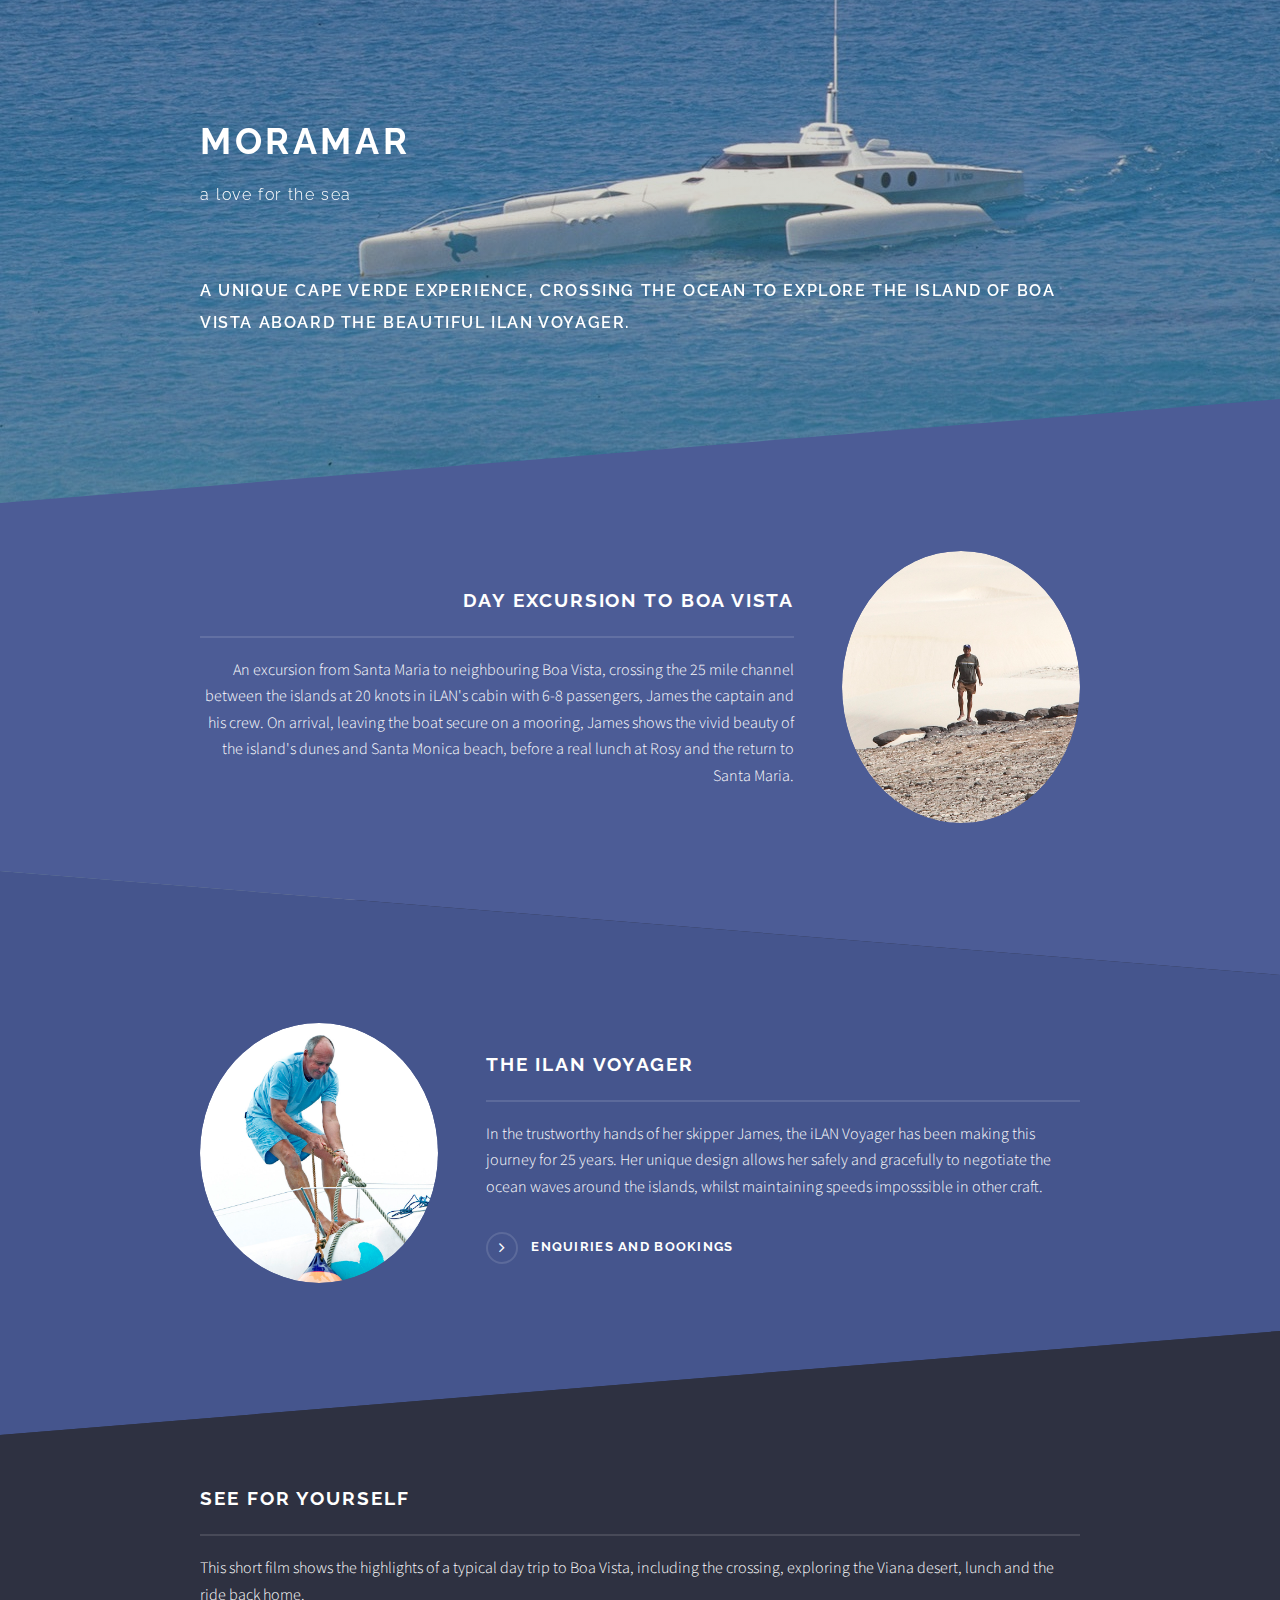
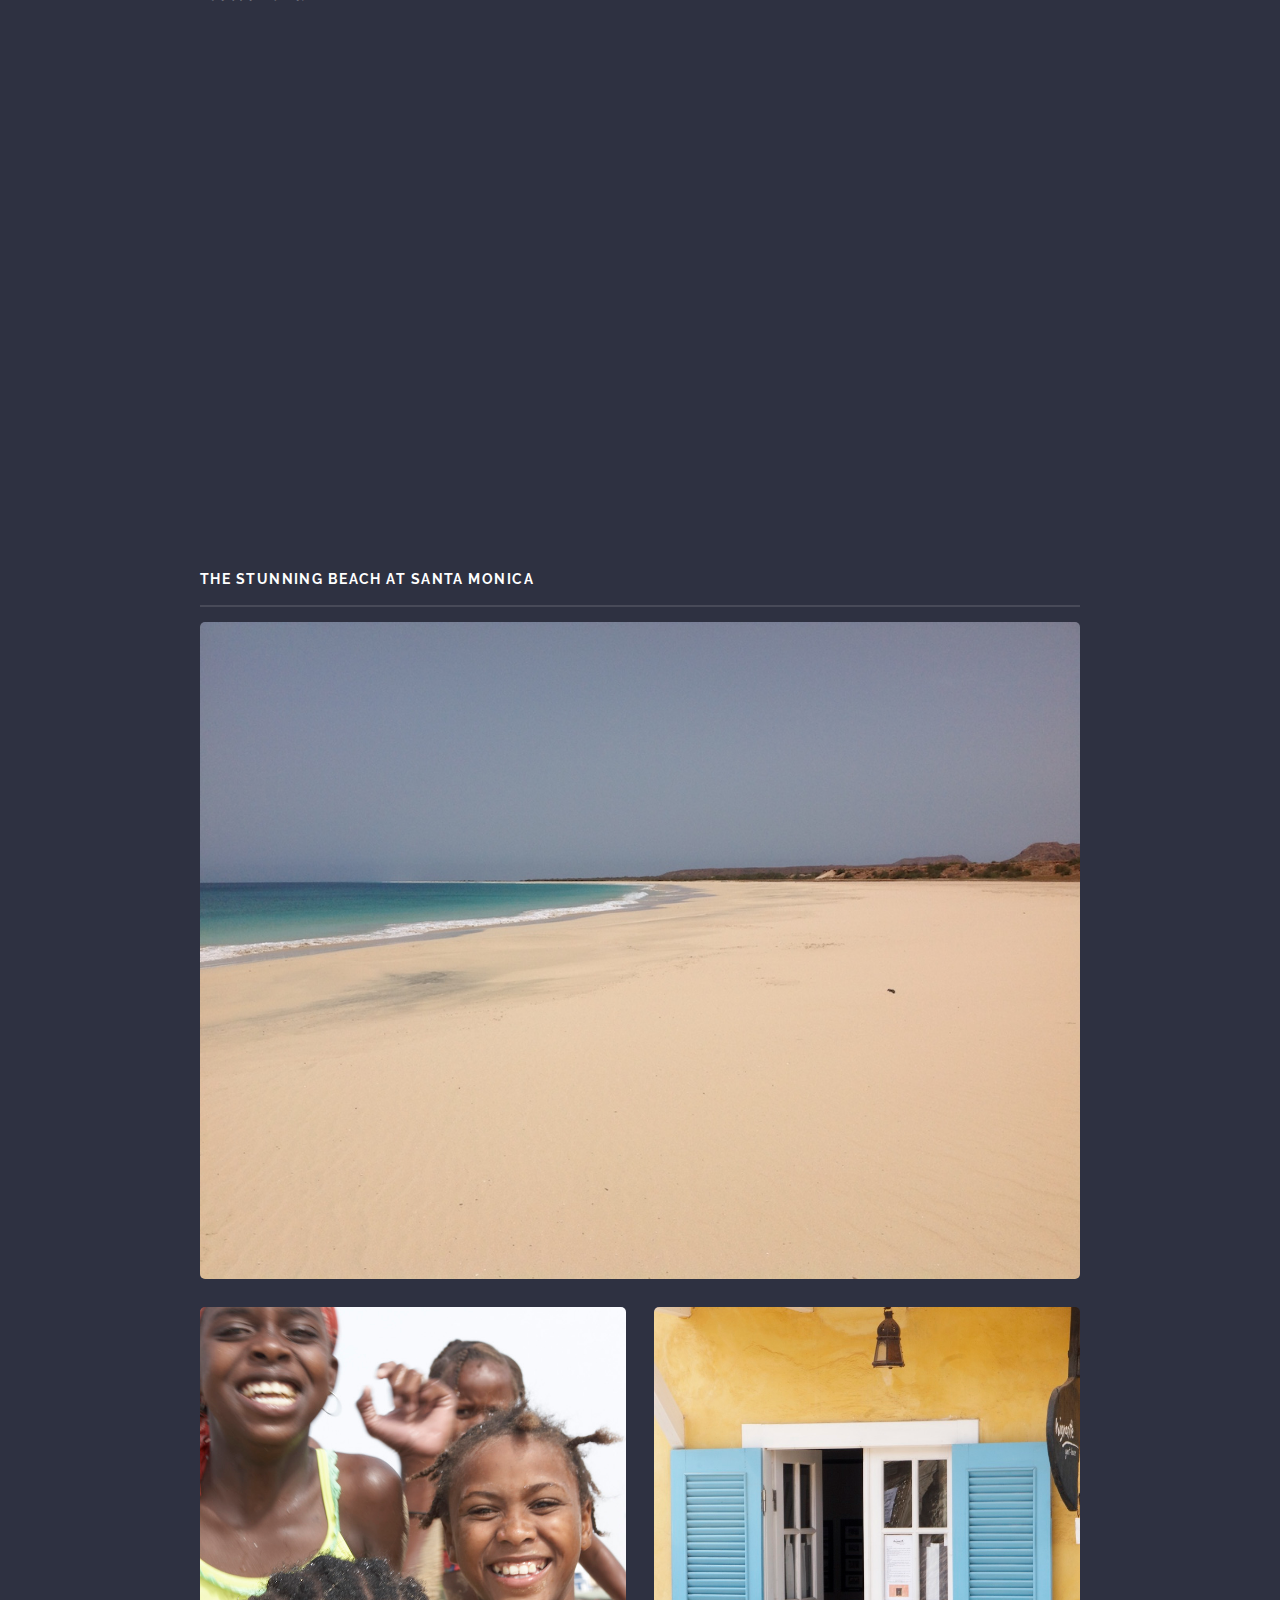
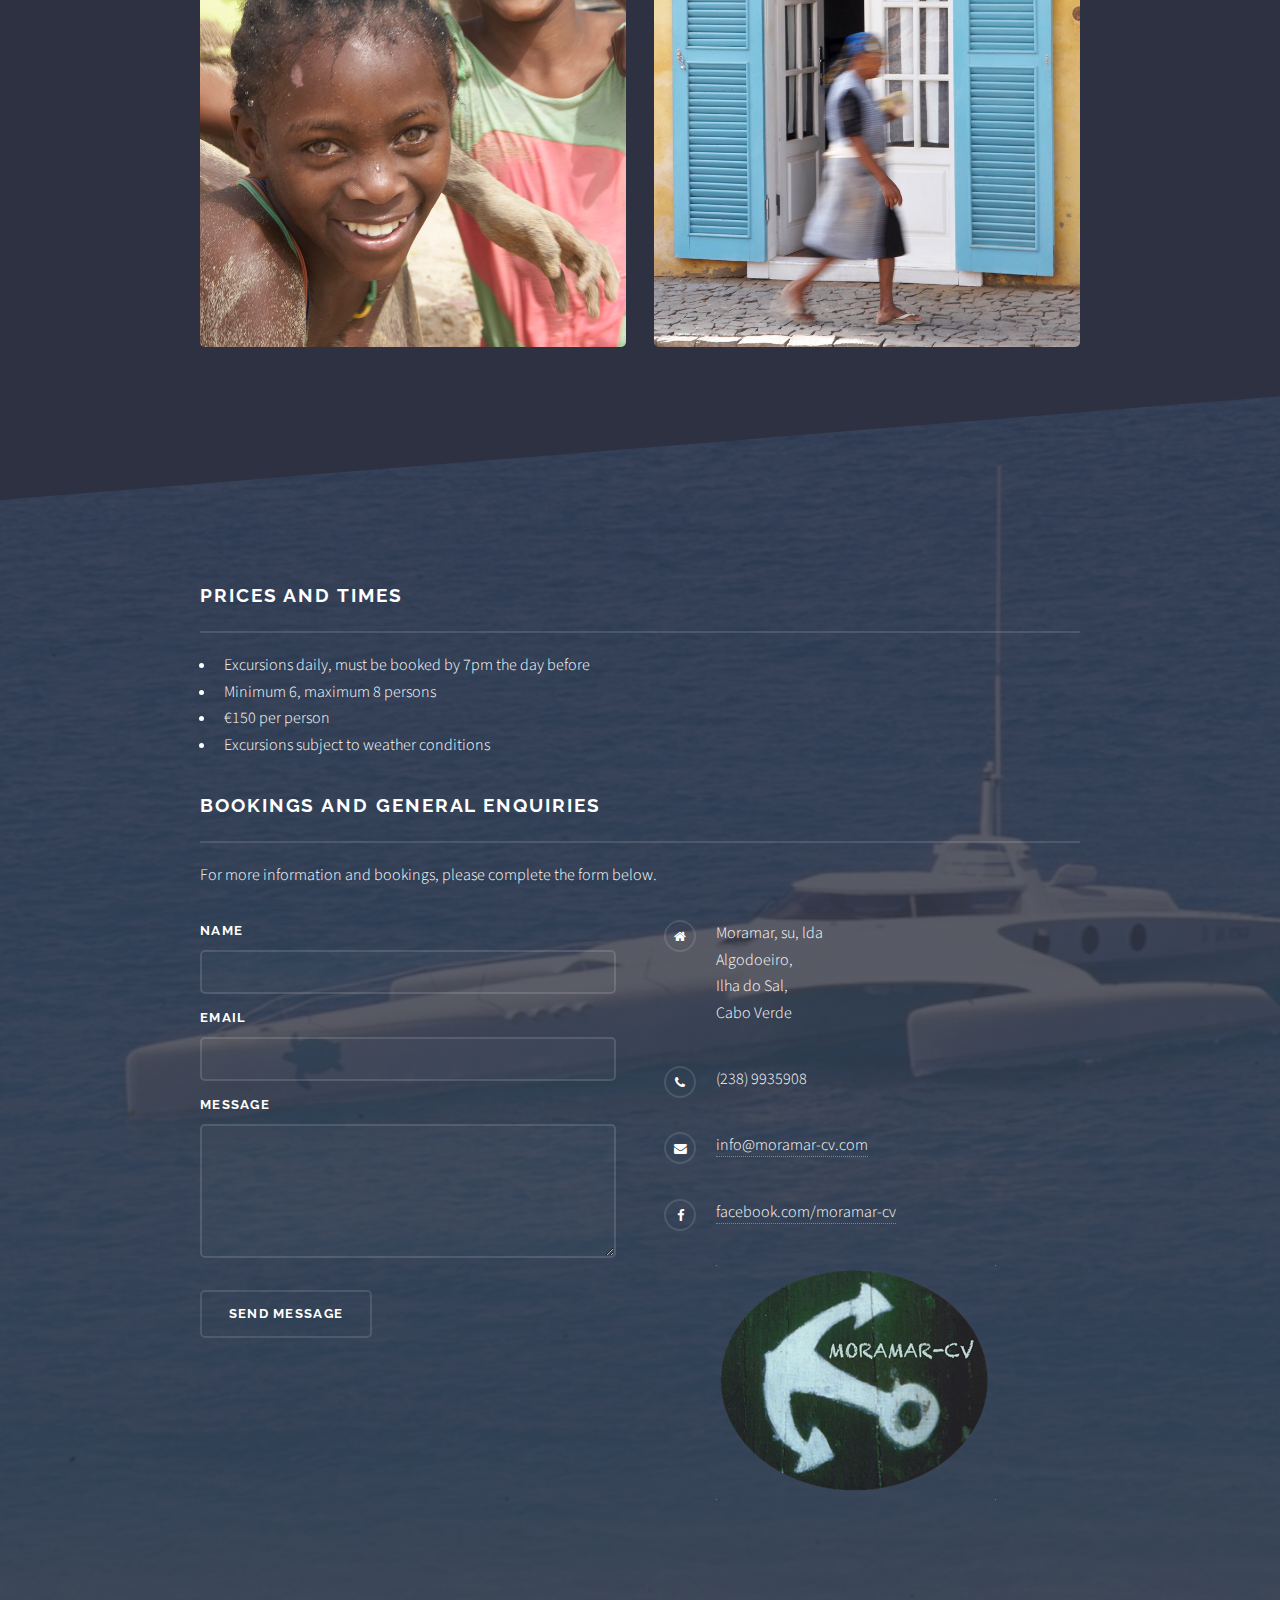
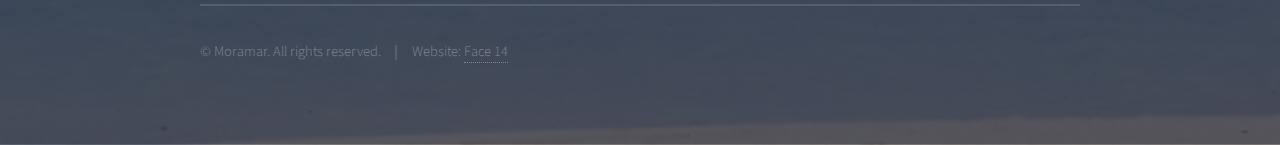
==== commit b311a8a1: "Redo CSS changes in SASS, add updates from James" ====
--- a/index.html
+++ b/index.html
@@ -23,30 +23,17 @@
 
 				<!-- Header -->
 					<header id="header" class="alt">
-						<h1><a href="index.html">Moramar</a></h1>
+						<h1><a href="index.html">Moramar = a love for the sea</a></h1>
 					</header>
 
-				<!-- Menu -->
-					<nav id="menu">
-						<div class="inner">
-							<h2>Menu</h2>
-							<ul class="links">
-								<li><a href="index.html">Home</a></li>
-								<li><a href="generic.html">Generic</a></li>
-								<li><a href="elements.html">Elements</a></li>
-								<li><a href="#">Log In</a></li>
-								<li><a href="#">Sign Up</a></li>
-							</ul>
-							<a href="#" class="close">Close</a>
-						</div>
-					</nav>
-
+		
 				<!-- Banner -->
 					<section id="banner">
 						<div class="inner">
-							<div class="logo"><span class="icon fa-anchor"></span></div>
+							
 							<h2>Moramar</h2>
-							<p>A unique Cape Verde experience, crossing the sea to Boa Vista aboard the beautiful <b>iLAN Voyager.</b></p>
+                            <p class="subhead">a love for the sea</p>
+							<p>A unique Cape Verde experience, crossing the ocean to explore the island of Boa Vista aboard the beautiful <b>iLAN Voyager.</b></p>
 						</div>
 					</section>
 
@@ -70,7 +57,7 @@
 									<a href="#" class="image"><img src="images/james-mooring.jpg" alt="" /></a>
 									<div class="content">
 										<h2 class="major">The iLAN Voyager</h2>
-										<p>In the expert hands of her skipper James, the iLAN Voyager has been making this journey for 25 years. Her unique design allows her to safely and gracefully negotiate the ocean waves around the islands, whilst maintaining speeds imposssible in other craft.</p>
+										<p>In the trustworthy hands of her skipper James, the iLAN Voyager has been making this journey for 25 years. Her unique design allows her safely and gracefully to negotiate the ocean waves around the islands, whilst maintaining speeds imposssible in other craft.</p>
         <a href="#bookings" class="special">Enquiries and bookings</a>
 									</div>
 								</div>
@@ -106,21 +93,22 @@
 						<div class="inner">
                             							<h2 class="major">Prices and Times</h2>
                                                         <ul>
-                                                            <li>Excursions daily</li>
+                                                            <li>Excursions daily, must be booked by 7pm the day before</li>
                                                             <li>Minimum 6, maximum 8 persons</li>
+                                                            <li>€150 per person</li>
                                                             <li>Excursions subject to weather conditions</li>
                                                         </ul>
-<a name="bookings"></a>                                                        
+<a class="anchor" name="bookings"></a>                                                        
 							<h2 class="major">Bookings and General Enquiries</h2>
 							<p>For more information and bookings, please complete the form below. </p>
-							<form method="post" action="#">
+							<form method="post" action="https://formspree.io/contact@face14.net">
 								<div class="field">
 									<label for="name">Name</label>
 									<input type="text" name="name" id="name" />
 								</div>
 								<div class="field">
 									<label for="email">Email</label>
-									<input type="email" name="email" id="email" />
+									<input type="email" name="_replyto" id="email" />
 								</div>
 								<div class="field">
 									<label for="message">Message</label>
@@ -130,6 +118,8 @@
 									<li><input type="submit" value="Send Message" /></li>
 								</ul>
 							</form>
+                            
+                            
 							<ul class="contact">
 								<li class="fa-home">
 									Moramar, su, lda<br />
@@ -142,7 +132,7 @@
 								<li class="fa-envelope"><a href="#">info@moramar-cv.com</a></li>
 
 								<li class="fa-facebook"><a href="#">facebook.com/moramar-cv</a></li>
-
+                                <li><img src="images/moramar-logo.png"></li>
 							</ul>
 							<ul class="copyright">
 								<li>&copy; Moramar. All rights reserved.</li><li>Website: <a href="http://face14.net">Face 14</a></li>
--- a/assets/css/main.css
+++ b/assets/css/main.css
@@ -1,3707 +1,3374 @@
 @import url(font-awesome.min.css);
 @import url("https://fonts.googleapis.com/css?family=Raleway:200,700|Source+Sans+Pro:300,600,300italic,600italic");
-
 /*
 	Solid State by HTML5 UP
 	html5up.net | @n33co
 	Free for personal and commercial use under the CCA 3.0 license (html5up.net/license)
 */
-
 /* Reset */
-
-	html, body, div, span, applet, object, iframe, h1, h2, h3, h4, h5, h6, p, blockquote, pre, a, abbr, acronym, address, big, cite, code, del, dfn, em, img, ins, kbd, q, s, samp, small, strike, strong, sub, sup, tt, var, b, u, i, center, dl, dt, dd, ol, ul, li, fieldset, form, label, legend, table, caption, tbody, tfoot, thead, tr, th, td, article, aside, canvas, details, embed, figure, figcaption, footer, header, hgroup, menu, nav, output, ruby, section, summary, time, mark, audio, video {
-		margin: 0;
-		padding: 0;
-		border: 0;
-		font-size: 100%;
-		font: inherit;
-		vertical-align: baseline;
-	}
-
-	article, aside, details, figcaption, figure, footer, header, hgroup, menu, nav, section {
-		display: block;
-	}
-
-	body {
-		line-height: 1;
-	}
-
-	ol, ul {
-		list-style: none;
-	}
-
-	blockquote, q {
-		quotes: none;
-	}
-
-	blockquote:before, blockquote:after, q:before, q:after {
-		content: '';
-		content: none;
-	}
-
-	table {
-		border-collapse: collapse;
-		border-spacing: 0;
-	}
-
-	body {
-		-webkit-text-size-adjust: none;
-	}
+html, body, div, span, applet, object, iframe, h1, h2, h3, h4, h5, h6, p, blockquote, pre, a, abbr, acronym, address, big, cite, code, del, dfn, em, img, ins, kbd, q, s, samp, small, strike, strong, sub, sup, tt, var, b, u, i, center, dl, dt, dd, ol, ul, li, fieldset, form, label, legend, table, caption, tbody, tfoot, thead, tr, th, td, article, aside, canvas, details, embed, figure, figcaption, footer, header, hgroup, menu, nav, output, ruby, section, summary, time, mark, audio, video {
+  margin: 0;
+  padding: 0;
+  border: 0;
+  font-size: 100%;
+  font: inherit;
+  vertical-align: baseline;
+}
+
+article, aside, details, figcaption, figure, footer, header, hgroup, menu, nav, section {
+  display: block;
+}
+
+body {
+  line-height: 1;
+}
+
+ol, ul {
+  list-style: none;
+}
+
+blockquote, q {
+  quotes: none;
+}
+
+blockquote:before, blockquote:after, q:before, q:after {
+  content: '';
+  content: none;
+}
+
+table {
+  border-collapse: collapse;
+  border-spacing: 0;
+}
+
+body {
+  -webkit-text-size-adjust: none;
+}
 
 /* Box Model */
-
-	*, *:before, *:after {
-		-moz-box-sizing: border-box;
-		-webkit-box-sizing: border-box;
-		box-sizing: border-box;
-	}
+*, *:before, *:after {
+  -moz-box-sizing: border-box;
+  -webkit-box-sizing: border-box;
+  box-sizing: border-box;
+}
 
 /* Grid */
-
-	.row {
-		border-bottom: solid 1px transparent;
-		-moz-box-sizing: border-box;
-		-webkit-box-sizing: border-box;
-		box-sizing: border-box;
-	}
-
-	.row > * {
-		float: left;
-		-moz-box-sizing: border-box;
-		-webkit-box-sizing: border-box;
-		box-sizing: border-box;
-	}
-
-	.row:after, .row:before {
-		content: '';
-		display: block;
-		clear: both;
-		height: 0;
-	}
-
-	.row.uniform > * > :first-child {
-		margin-top: 0;
-	}
-
-	.row.uniform > * > :last-child {
-		margin-bottom: 0;
-	}
-
-	.row.\30 \25 > * {
-		padding: 0 0 0 0em;
-	}
-
-	.row.\30 \25 {
-		margin: 0 0 -1px 0em;
-	}
-
-	.row.uniform.\30 \25 > * {
-		padding: 0em 0 0 0em;
-	}
-
-	.row.uniform.\30 \25 {
-		margin: 0em 0 -1px 0em;
-	}
-
-	.row > * {
-		padding: 0 0 0 1.75em;
-	}
-
-	.row {
-		margin: 0 0 -1px -1.75em;
-	}
-
-	.row.uniform > * {
-		padding: 1.75em 0 0 1.75em;
-	}
-
-	.row.uniform {
-		margin: -1.75em 0 -1px -1.75em;
-	}
-
-	.row.\32 00\25 > * {
-		padding: 0 0 0 3.5em;
-	}
-
-	.row.\32 00\25 {
-		margin: 0 0 -1px -3.5em;
-	}
-
-	.row.uniform.\32 00\25 > * {
-		padding: 3.5em 0 0 3.5em;
-	}
-
-	.row.uniform.\32 00\25 {
-		margin: -3.5em 0 -1px -3.5em;
-	}
-
-	.row.\31 50\25 > * {
-		padding: 0 0 0 2.625em;
-	}
-
-	.row.\31 50\25 {
-		margin: 0 0 -1px -2.625em;
-	}
-
-	.row.uniform.\31 50\25 > * {
-		padding: 2.625em 0 0 2.625em;
-	}
-
-	.row.uniform.\31 50\25 {
-		margin: -2.625em 0 -1px -2.625em;
-	}
-
-	.row.\35 0\25 > * {
-		padding: 0 0 0 0.875em;
-	}
-
-	.row.\35 0\25 {
-		margin: 0 0 -1px -0.875em;
-	}
-
-	.row.uniform.\35 0\25 > * {
-		padding: 0.875em 0 0 0.875em;
-	}
-
-	.row.uniform.\35 0\25 {
-		margin: -0.875em 0 -1px -0.875em;
-	}
-
-	.row.\32 5\25 > * {
-		padding: 0 0 0 0.4375em;
-	}
-
-	.row.\32 5\25 {
-		margin: 0 0 -1px -0.4375em;
-	}
-
-	.row.uniform.\32 5\25 > * {
-		padding: 0.4375em 0 0 0.4375em;
-	}
-
-	.row.uniform.\32 5\25 {
-		margin: -0.4375em 0 -1px -0.4375em;
-	}
-
-	.\31 2u, .\31 2u\24 {
-		width: 100%;
-		clear: none;
-		margin-left: 0;
-	}
-
-	.\31 1u, .\31 1u\24 {
-		width: 91.6666666667%;
-		clear: none;
-		margin-left: 0;
-	}
-
-	.\31 0u, .\31 0u\24 {
-		width: 83.3333333333%;
-		clear: none;
-		margin-left: 0;
-	}
-
-	.\39 u, .\39 u\24 {
-		width: 75%;
-		clear: none;
-		margin-left: 0;
-	}
-
-	.\38 u, .\38 u\24 {
-		width: 66.6666666667%;
-		clear: none;
-		margin-left: 0;
-	}
-
-	.\37 u, .\37 u\24 {
-		width: 58.3333333333%;
-		clear: none;
-		margin-left: 0;
-	}
-
-	.\36 u, .\36 u\24 {
-		width: 50%;
-		clear: none;
-		margin-left: 0;
-	}
-
-	.\35 u, .\35 u\24 {
-		width: 41.6666666667%;
-		clear: none;
-		margin-left: 0;
-	}
-
-	.\34 u, .\34 u\24 {
-		width: 33.3333333333%;
-		clear: none;
-		margin-left: 0;
-	}
-
-	.\33 u, .\33 u\24 {
-		width: 25%;
-		clear: none;
-		margin-left: 0;
-	}
-
-	.\32 u, .\32 u\24 {
-		width: 16.6666666667%;
-		clear: none;
-		margin-left: 0;
-	}
-
-	.\31 u, .\31 u\24 {
-		width: 8.3333333333%;
-		clear: none;
-		margin-left: 0;
-	}
-
-	.\31 2u\24 + *,
-	.\31 1u\24 + *,
-	.\31 0u\24 + *,
-	.\39 u\24 + *,
-	.\38 u\24 + *,
-	.\37 u\24 + *,
-	.\36 u\24 + *,
-	.\35 u\24 + *,
-	.\34 u\24 + *,
-	.\33 u\24 + *,
-	.\32 u\24 + *,
-	.\31 u\24 + * {
-		clear: left;
-	}
-
-	.\-11u {
-		margin-left: 91.66667%;
-	}
-
-	.\-10u {
-		margin-left: 83.33333%;
-	}
-
-	.\-9u {
-		margin-left: 75%;
-	}
-
-	.\-8u {
-		margin-left: 66.66667%;
-	}
-
-	.\-7u {
-		margin-left: 58.33333%;
-	}
-
-	.\-6u {
-		margin-left: 50%;
-	}
-
-	.\-5u {
-		margin-left: 41.66667%;
-	}
-
-	.\-4u {
-		margin-left: 33.33333%;
-	}
-
-	.\-3u {
-		margin-left: 25%;
-	}
-
-	.\-2u {
-		margin-left: 16.66667%;
-	}
-
-	.\-1u {
-		margin-left: 8.33333%;
-	}
-
-	@media screen and (max-width: 1680px) {
-
-		.row > * {
-			padding: 0 0 0 1.75em;
-		}
-
-		.row {
-			margin: 0 0 -1px -1.75em;
-		}
-
-		.row.uniform > * {
-			padding: 1.75em 0 0 1.75em;
-		}
-
-		.row.uniform {
-			margin: -1.75em 0 -1px -1.75em;
-		}
-
-		.row.\32 00\25 > * {
-			padding: 0 0 0 3.5em;
-		}
-
-		.row.\32 00\25 {
-			margin: 0 0 -1px -3.5em;
-		}
-
-		.row.uniform.\32 00\25 > * {
-			padding: 3.5em 0 0 3.5em;
-		}
-
-		.row.uniform.\32 00\25 {
-			margin: -3.5em 0 -1px -3.5em;
-		}
-
-		.row.\31 50\25 > * {
-			padding: 0 0 0 2.625em;
-		}
-
-		.row.\31 50\25 {
-			margin: 0 0 -1px -2.625em;
-		}
-
-		.row.uniform.\31 50\25 > * {
-			padding: 2.625em 0 0 2.625em;
-		}
-
-		.row.uniform.\31 50\25 {
-			margin: -2.625em 0 -1px -2.625em;
-		}
-
-		.row.\35 0\25 > * {
-			padding: 0 0 0 0.875em;
-		}
-
-		.row.\35 0\25 {
-			margin: 0 0 -1px -0.875em;
-		}
-
-		.row.uniform.\35 0\25 > * {
-			padding: 0.875em 0 0 0.875em;
-		}
-
-		.row.uniform.\35 0\25 {
-			margin: -0.875em 0 -1px -0.875em;
-		}
-
-		.row.\32 5\25 > * {
-			padding: 0 0 0 0.4375em;
-		}
-
-		.row.\32 5\25 {
-			margin: 0 0 -1px -0.4375em;
-		}
-
-		.row.uniform.\32 5\25 > * {
-			padding: 0.4375em 0 0 0.4375em;
-		}
-
-		.row.uniform.\32 5\25 {
-			margin: -0.4375em 0 -1px -0.4375em;
-		}
-
-		.\31 2u\28xlarge\29, .\31 2u\24\28xlarge\29 {
-			width: 100%;
-			clear: none;
-			margin-left: 0;
-		}
-
-		.\31 1u\28xlarge\29, .\31 1u\24\28xlarge\29 {
-			width: 91.6666666667%;
-			clear: none;
-			margin-left: 0;
-		}
-
-		.\31 0u\28xlarge\29, .\31 0u\24\28xlarge\29 {
-			width: 83.3333333333%;
-			clear: none;
-			margin-left: 0;
-		}
-
-		.\39 u\28xlarge\29, .\39 u\24\28xlarge\29 {
-			width: 75%;
-			clear: none;
-			margin-left: 0;
-		}
-
-		.\38 u\28xlarge\29, .\38 u\24\28xlarge\29 {
-			width: 66.6666666667%;
-			clear: none;
-			margin-left: 0;
-		}
-
-		.\37 u\28xlarge\29, .\37 u\24\28xlarge\29 {
-			width: 58.3333333333%;
-			clear: none;
-			margin-left: 0;
-		}
-
-		.\36 u\28xlarge\29, .\36 u\24\28xlarge\29 {
-			width: 50%;
-			clear: none;
-			margin-left: 0;
-		}
-
-		.\35 u\28xlarge\29, .\35 u\24\28xlarge\29 {
-			width: 41.6666666667%;
-			clear: none;
-			margin-left: 0;
-		}
-
-		.\34 u\28xlarge\29, .\34 u\24\28xlarge\29 {
-			width: 33.3333333333%;
-			clear: none;
-			margin-left: 0;
-		}
-
-		.\33 u\28xlarge\29, .\33 u\24\28xlarge\29 {
-			width: 25%;
-			clear: none;
-			margin-left: 0;
-		}
-
-		.\32 u\28xlarge\29, .\32 u\24\28xlarge\29 {
-			width: 16.6666666667%;
-			clear: none;
-			margin-left: 0;
-		}
-
-		.\31 u\28xlarge\29, .\31 u\24\28xlarge\29 {
-			width: 8.3333333333%;
-			clear: none;
-			margin-left: 0;
-		}
-
-		.\31 2u\24\28xlarge\29 + *,
-		.\31 1u\24\28xlarge\29 + *,
-		.\31 0u\24\28xlarge\29 + *,
-		.\39 u\24\28xlarge\29 + *,
-		.\38 u\24\28xlarge\29 + *,
-		.\37 u\24\28xlarge\29 + *,
-		.\36 u\24\28xlarge\29 + *,
-		.\35 u\24\28xlarge\29 + *,
-		.\34 u\24\28xlarge\29 + *,
-		.\33 u\24\28xlarge\29 + *,
-		.\32 u\24\28xlarge\29 + *,
-		.\31 u\24\28xlarge\29 + * {
-			clear: left;
-		}
-
-		.\-11u\28xlarge\29 {
-			margin-left: 91.66667%;
-		}
-
-		.\-10u\28xlarge\29 {
-			margin-left: 83.33333%;
-		}
-
-		.\-9u\28xlarge\29 {
-			margin-left: 75%;
-		}
-
-		.\-8u\28xlarge\29 {
-			margin-left: 66.66667%;
-		}
-
-		.\-7u\28xlarge\29 {
-			margin-left: 58.33333%;
-		}
-
-		.\-6u\28xlarge\29 {
-			margin-left: 50%;
-		}
-
-		.\-5u\28xlarge\29 {
-			margin-left: 41.66667%;
-		}
-
-		.\-4u\28xlarge\29 {
-			margin-left: 33.33333%;
-		}
-
-		.\-3u\28xlarge\29 {
-			margin-left: 25%;
-		}
-
-		.\-2u\28xlarge\29 {
-			margin-left: 16.66667%;
-		}
-
-		.\-1u\28xlarge\29 {
-			margin-left: 8.33333%;
-		}
-
-	}
-
-	@media screen and (max-width: 1280px) {
-
-		.row > * {
-			padding: 0 0 0 1.75em;
-		}
-
-		.row {
-			margin: 0 0 -1px -1.75em;
-		}
-
-		.row.uniform > * {
-			padding: 1.75em 0 0 1.75em;
-		}
-
-		.row.uniform {
-			margin: -1.75em 0 -1px -1.75em;
-		}
-
-		.row.\32 00\25 > * {
-			padding: 0 0 0 3.5em;
-		}
-
-		.row.\32 00\25 {
-			margin: 0 0 -1px -3.5em;
-		}
-
-		.row.uniform.\32 00\25 > * {
-			padding: 3.5em 0 0 3.5em;
-		}
-
-		.row.uniform.\32 00\25 {
-			margin: -3.5em 0 -1px -3.5em;
-		}
-
-		.row.\31 50\25 > * {
-			padding: 0 0 0 2.625em;
-		}
-
-		.row.\31 50\25 {
-			margin: 0 0 -1px -2.625em;
-		}
-
-		.row.uniform.\31 50\25 > * {
-			padding: 2.625em 0 0 2.625em;
-		}
-
-		.row.uniform.\31 50\25 {
-			margin: -2.625em 0 -1px -2.625em;
-		}
-
-		.row.\35 0\25 > * {
-			padding: 0 0 0 0.875em;
-		}
-
-		.row.\35 0\25 {
-			margin: 0 0 -1px -0.875em;
-		}
-
-		.row.uniform.\35 0\25 > * {
-			padding: 0.875em 0 0 0.875em;
-		}
-
-		.row.uniform.\35 0\25 {
-			margin: -0.875em 0 -1px -0.875em;
-		}
-
-		.row.\32 5\25 > * {
-			padding: 0 0 0 0.4375em;
-		}
-
-		.row.\32 5\25 {
-			margin: 0 0 -1px -0.4375em;
-		}
-
-		.row.uniform.\32 5\25 > * {
-			padding: 0.4375em 0 0 0.4375em;
-		}
-
-		.row.uniform.\32 5\25 {
-			margin: -0.4375em 0 -1px -0.4375em;
-		}
-
-		.\31 2u\28large\29, .\31 2u\24\28large\29 {
-			width: 100%;
-			clear: none;
-			margin-left: 0;
-		}
-
-		.\31 1u\28large\29, .\31 1u\24\28large\29 {
-			width: 91.6666666667%;
-			clear: none;
-			margin-left: 0;
-		}
-
-		.\31 0u\28large\29, .\31 0u\24\28large\29 {
-			width: 83.3333333333%;
-			clear: none;
-			margin-left: 0;
-		}
-
-		.\39 u\28large\29, .\39 u\24\28large\29 {
-			width: 75%;
-			clear: none;
-			margin-left: 0;
-		}
-
-		.\38 u\28large\29, .\38 u\24\28large\29 {
-			width: 66.6666666667%;
-			clear: none;
-			margin-left: 0;
-		}
-
-		.\37 u\28large\29, .\37 u\24\28large\29 {
-			width: 58.3333333333%;
-			clear: none;
-			margin-left: 0;
-		}
-
-		.\36 u\28large\29, .\36 u\24\28large\29 {
-			width: 50%;
-			clear: none;
-			margin-left: 0;
-		}
-
-		.\35 u\28large\29, .\35 u\24\28large\29 {
-			width: 41.6666666667%;
-			clear: none;
-			margin-left: 0;
-		}
-
-		.\34 u\28large\29, .\34 u\24\28large\29 {
-			width: 33.3333333333%;
-			clear: none;
-			margin-left: 0;
-		}
-
-		.\33 u\28large\29, .\33 u\24\28large\29 {
-			width: 25%;
-			clear: none;
-			margin-left: 0;
-		}
-
-		.\32 u\28large\29, .\32 u\24\28large\29 {
-			width: 16.6666666667%;
-			clear: none;
-			margin-left: 0;
-		}
-
-		.\31 u\28large\29, .\31 u\24\28large\29 {
-			width: 8.3333333333%;
-			clear: none;
-			margin-left: 0;
-		}
-
-		.\31 2u\24\28large\29 + *,
-		.\31 1u\24\28large\29 + *,
-		.\31 0u\24\28large\29 + *,
-		.\39 u\24\28large\29 + *,
-		.\38 u\24\28large\29 + *,
-		.\37 u\24\28large\29 + *,
-		.\36 u\24\28large\29 + *,
-		.\35 u\24\28large\29 + *,
-		.\34 u\24\28large\29 + *,
-		.\33 u\24\28large\29 + *,
-		.\32 u\24\28large\29 + *,
-		.\31 u\24\28large\29 + * {
-			clear: left;
-		}
-
-		.\-11u\28large\29 {
-			margin-left: 91.66667%;
-		}
-
-		.\-10u\28large\29 {
-			margin-left: 83.33333%;
-		}
-
-		.\-9u\28large\29 {
-			margin-left: 75%;
-		}
-
-		.\-8u\28large\29 {
-			margin-left: 66.66667%;
-		}
-
-		.\-7u\28large\29 {
-			margin-left: 58.33333%;
-		}
-
-		.\-6u\28large\29 {
-			margin-left: 50%;
-		}
-
-		.\-5u\28large\29 {
-			margin-left: 41.66667%;
-		}
-
-		.\-4u\28large\29 {
-			margin-left: 33.33333%;
-		}
-
-		.\-3u\28large\29 {
-			margin-left: 25%;
-		}
-
-		.\-2u\28large\29 {
-			margin-left: 16.66667%;
-		}
-
-		.\-1u\28large\29 {
-			margin-left: 8.33333%;
-		}
-
-	}
-
-	@media screen and (max-width: 980px) {
-
-		.row > * {
-			padding: 0 0 0 1.75em;
-		}
-
-		.row {
-			margin: 0 0 -1px -1.75em;
-		}
-
-		.row.uniform > * {
-			padding: 1.75em 0 0 1.75em;
-		}
-
-		.row.uniform {
-			margin: -1.75em 0 -1px -1.75em;
-		}
-
-		.row.\32 00\25 > * {
-			padding: 0 0 0 3.5em;
-		}
-
-		.row.\32 00\25 {
-			margin: 0 0 -1px -3.5em;
-		}
-
-		.row.uniform.\32 00\25 > * {
-			padding: 3.5em 0 0 3.5em;
-		}
-
-		.row.uniform.\32 00\25 {
-			margin: -3.5em 0 -1px -3.5em;
-		}
-
-		.row.\31 50\25 > * {
-			padding: 0 0 0 2.625em;
-		}
-
-		.row.\31 50\25 {
-			margin: 0 0 -1px -2.625em;
-		}
-
-		.row.uniform.\31 50\25 > * {
-			padding: 2.625em 0 0 2.625em;
-		}
-
-		.row.uniform.\31 50\25 {
-			margin: -2.625em 0 -1px -2.625em;
-		}
-
-		.row.\35 0\25 > * {
-			padding: 0 0 0 0.875em;
-		}
-
-		.row.\35 0\25 {
-			margin: 0 0 -1px -0.875em;
-		}
-
-		.row.uniform.\35 0\25 > * {
-			padding: 0.875em 0 0 0.875em;
-		}
-
-		.row.uniform.\35 0\25 {
-			margin: -0.875em 0 -1px -0.875em;
-		}
-
-		.row.\32 5\25 > * {
-			padding: 0 0 0 0.4375em;
-		}
-
-		.row.\32 5\25 {
-			margin: 0 0 -1px -0.4375em;
-		}
-
-		.row.uniform.\32 5\25 > * {
-			padding: 0.4375em 0 0 0.4375em;
-		}
-
-		.row.uniform.\32 5\25 {
-			margin: -0.4375em 0 -1px -0.4375em;
-		}
-
-		.\31 2u\28medium\29, .\31 2u\24\28medium\29 {
-			width: 100%;
-			clear: none;
-			margin-left: 0;
-		}
-
-		.\31 1u\28medium\29, .\31 1u\24\28medium\29 {
-			width: 91.6666666667%;
-			clear: none;
-			margin-left: 0;
-		}
-
-		.\31 0u\28medium\29, .\31 0u\24\28medium\29 {
-			width: 83.3333333333%;
-			clear: none;
-			margin-left: 0;
-		}
-
-		.\39 u\28medium\29, .\39 u\24\28medium\29 {
-			width: 75%;
-			clear: none;
-			margin-left: 0;
-		}
-
-		.\38 u\28medium\29, .\38 u\24\28medium\29 {
-			width: 66.6666666667%;
-			clear: none;
-			margin-left: 0;
-		}
-
-		.\37 u\28medium\29, .\37 u\24\28medium\29 {
-			width: 58.3333333333%;
-			clear: none;
-			margin-left: 0;
-		}
-
-		.\36 u\28medium\29, .\36 u\24\28medium\29 {
-			width: 50%;
-			clear: none;
-			margin-left: 0;
-		}
-
-		.\35 u\28medium\29, .\35 u\24\28medium\29 {
-			width: 41.6666666667%;
-			clear: none;
-			margin-left: 0;
-		}
-
-		.\34 u\28medium\29, .\34 u\24\28medium\29 {
-			width: 33.3333333333%;
-			clear: none;
-			margin-left: 0;
-		}
-
-		.\33 u\28medium\29, .\33 u\24\28medium\29 {
-			width: 25%;
-			clear: none;
-			margin-left: 0;
-		}
-
-		.\32 u\28medium\29, .\32 u\24\28medium\29 {
-			width: 16.6666666667%;
-			clear: none;
-			margin-left: 0;
-		}
-
-		.\31 u\28medium\29, .\31 u\24\28medium\29 {
-			width: 8.3333333333%;
-			clear: none;
-			margin-left: 0;
-		}
-
-		.\31 2u\24\28medium\29 + *,
-		.\31 1u\24\28medium\29 + *,
-		.\31 0u\24\28medium\29 + *,
-		.\39 u\24\28medium\29 + *,
-		.\38 u\24\28medium\29 + *,
-		.\37 u\24\28medium\29 + *,
-		.\36 u\24\28medium\29 + *,
-		.\35 u\24\28medium\29 + *,
-		.\34 u\24\28medium\29 + *,
-		.\33 u\24\28medium\29 + *,
-		.\32 u\24\28medium\29 + *,
-		.\31 u\24\28medium\29 + * {
-			clear: left;
-		}
-
-		.\-11u\28medium\29 {
-			margin-left: 91.66667%;
-		}
-
-		.\-10u\28medium\29 {
-			margin-left: 83.33333%;
-		}
-
-		.\-9u\28medium\29 {
-			margin-left: 75%;
-		}
-
-		.\-8u\28medium\29 {
-			margin-left: 66.66667%;
-		}
-
-		.\-7u\28medium\29 {
-			margin-left: 58.33333%;
-		}
-
-		.\-6u\28medium\29 {
-			margin-left: 50%;
-		}
-
-		.\-5u\28medium\29 {
-			margin-left: 41.66667%;
-		}
-
-		.\-4u\28medium\29 {
-			margin-left: 33.33333%;
-		}
-
-		.\-3u\28medium\29 {
-			margin-left: 25%;
-		}
-
-		.\-2u\28medium\29 {
-			margin-left: 16.66667%;
-		}
-
-		.\-1u\28medium\29 {
-			margin-left: 8.33333%;
-		}
-
-	}
-
-	@media screen and (max-width: 736px) {
-
-		.row > * {
-			padding: 0 0 0 1.25em;
-		}
-
-		.row {
-			margin: 0 0 -1px -1.25em;
-		}
-
-		.row.uniform > * {
-			padding: 1.25em 0 0 1.25em;
-		}
-
-		.row.uniform {
-			margin: -1.25em 0 -1px -1.25em;
-		}
-
-		.row.\32 00\25 > * {
-			padding: 0 0 0 2.5em;
-		}
-
-		.row.\32 00\25 {
-			margin: 0 0 -1px -2.5em;
-		}
-
-		.row.uniform.\32 00\25 > * {
-			padding: 2.5em 0 0 2.5em;
-		}
-
-		.row.uniform.\32 00\25 {
-			margin: -2.5em 0 -1px -2.5em;
-		}
-
-		.row.\31 50\25 > * {
-			padding: 0 0 0 1.875em;
-		}
-
-		.row.\31 50\25 {
-			margin: 0 0 -1px -1.875em;
-		}
-
-		.row.uniform.\31 50\25 > * {
-			padding: 1.875em 0 0 1.875em;
-		}
-
-		.row.uniform.\31 50\25 {
-			margin: -1.875em 0 -1px -1.875em;
-		}
-
-		.row.\35 0\25 > * {
-			padding: 0 0 0 0.625em;
-		}
-
-		.row.\35 0\25 {
-			margin: 0 0 -1px -0.625em;
-		}
-
-		.row.uniform.\35 0\25 > * {
-			padding: 0.625em 0 0 0.625em;
-		}
-
-		.row.uniform.\35 0\25 {
-			margin: -0.625em 0 -1px -0.625em;
-		}
-
-		.row.\32 5\25 > * {
-			padding: 0 0 0 0.3125em;
-		}
-
-		.row.\32 5\25 {
-			margin: 0 0 -1px -0.3125em;
-		}
-
-		.row.uniform.\32 5\25 > * {
-			padding: 0.3125em 0 0 0.3125em;
-		}
-
-		.row.uniform.\32 5\25 {
-			margin: -0.3125em 0 -1px -0.3125em;
-		}
-
-		.\31 2u\28small\29, .\31 2u\24\28small\29 {
-			width: 100%;
-			clear: none;
-			margin-left: 0;
-		}
-
-		.\31 1u\28small\29, .\31 1u\24\28small\29 {
-			width: 91.6666666667%;
-			clear: none;
-			margin-left: 0;
-		}
-
-		.\31 0u\28small\29, .\31 0u\24\28small\29 {
-			width: 83.3333333333%;
-			clear: none;
-			margin-left: 0;
-		}
-
-		.\39 u\28small\29, .\39 u\24\28small\29 {
-			width: 75%;
-			clear: none;
-			margin-left: 0;
-		}
-
-		.\38 u\28small\29, .\38 u\24\28small\29 {
-			width: 66.6666666667%;
-			clear: none;
-			margin-left: 0;
-		}
-
-		.\37 u\28small\29, .\37 u\24\28small\29 {
-			width: 58.3333333333%;
-			clear: none;
-			margin-left: 0;
-		}
-
-		.\36 u\28small\29, .\36 u\24\28small\29 {
-			width: 50%;
-			clear: none;
-			margin-left: 0;
-		}
-
-		.\35 u\28small\29, .\35 u\24\28small\29 {
-			width: 41.6666666667%;
-			clear: none;
-			margin-left: 0;
-		}
-
-		.\34 u\28small\29, .\34 u\24\28small\29 {
-			width: 33.3333333333%;
-			clear: none;
-			margin-left: 0;
-		}
-
-		.\33 u\28small\29, .\33 u\24\28small\29 {
-			width: 25%;
-			clear: none;
-			margin-left: 0;
-		}
-
-		.\32 u\28small\29, .\32 u\24\28small\29 {
-			width: 16.6666666667%;
-			clear: none;
-			margin-left: 0;
-		}
-
-		.\31 u\28small\29, .\31 u\24\28small\29 {
-			width: 8.3333333333%;
-			clear: none;
-			margin-left: 0;
-		}
-
-		.\31 2u\24\28small\29 + *,
-		.\31 1u\24\28small\29 + *,
-		.\31 0u\24\28small\29 + *,
-		.\39 u\24\28small\29 + *,
-		.\38 u\24\28small\29 + *,
-		.\37 u\24\28small\29 + *,
-		.\36 u\24\28small\29 + *,
-		.\35 u\24\28small\29 + *,
-		.\34 u\24\28small\29 + *,
-		.\33 u\24\28small\29 + *,
-		.\32 u\24\28small\29 + *,
-		.\31 u\24\28small\29 + * {
-			clear: left;
-		}
-
-		.\-11u\28small\29 {
-			margin-left: 91.66667%;
-		}
-
-		.\-10u\28small\29 {
-			margin-left: 83.33333%;
-		}
-
-		.\-9u\28small\29 {
-			margin-left: 75%;
-		}
-
-		.\-8u\28small\29 {
-			margin-left: 66.66667%;
-		}
-
-		.\-7u\28small\29 {
-			margin-left: 58.33333%;
-		}
-
-		.\-6u\28small\29 {
-			margin-left: 50%;
-		}
-
-		.\-5u\28small\29 {
-			margin-left: 41.66667%;
-		}
-
-		.\-4u\28small\29 {
-			margin-left: 33.33333%;
-		}
-
-		.\-3u\28small\29 {
-			margin-left: 25%;
-		}
-
-		.\-2u\28small\29 {
-			margin-left: 16.66667%;
-		}
-
-		.\-1u\28small\29 {
-			margin-left: 8.33333%;
-		}
-
-	}
-
-	@media screen and (max-width: 640px) {
-
-		.row > * {
-			padding: 0 0 0 1.25em;
-		}
-
-		.row {
-			margin: 0 0 -1px -1.25em;
-		}
-
-		.row.uniform > * {
-			padding: 1.25em 0 0 1.25em;
-		}
-
-		.row.uniform {
-			margin: -1.25em 0 -1px -1.25em;
-		}
-
-		.row.\32 00\25 > * {
-			padding: 0 0 0 2.5em;
-		}
-
-		.row.\32 00\25 {
-			margin: 0 0 -1px -2.5em;
-		}
-
-		.row.uniform.\32 00\25 > * {
-			padding: 2.5em 0 0 2.5em;
-		}
-
-		.row.uniform.\32 00\25 {
-			margin: -2.5em 0 -1px -2.5em;
-		}
-
-		.row.\31 50\25 > * {
-			padding: 0 0 0 1.875em;
-		}
-
-		.row.\31 50\25 {
-			margin: 0 0 -1px -1.875em;
-		}
-
-		.row.uniform.\31 50\25 > * {
-			padding: 1.875em 0 0 1.875em;
-		}
-
-		.row.uniform.\31 50\25 {
-			margin: -1.875em 0 -1px -1.875em;
-		}
-
-		.row.\35 0\25 > * {
-			padding: 0 0 0 0.625em;
-		}
-
-		.row.\35 0\25 {
-			margin: 0 0 -1px -0.625em;
-		}
-
-		.row.uniform.\35 0\25 > * {
-			padding: 0.625em 0 0 0.625em;
-		}
-
-		.row.uniform.\35 0\25 {
-			margin: -0.625em 0 -1px -0.625em;
-		}
-
-		.row.\32 5\25 > * {
-			padding: 0 0 0 0.3125em;
-		}
-
-		.row.\32 5\25 {
-			margin: 0 0 -1px -0.3125em;
-		}
-
-		.row.uniform.\32 5\25 > * {
-			padding: 0.3125em 0 0 0.3125em;
-		}
-
-		.row.uniform.\32 5\25 {
-			margin: -0.3125em 0 -1px -0.3125em;
-		}
-
-		.\31 2u\28xsmall\29, .\31 2u\24\28xsmall\29 {
-			width: 100%;
-			clear: none;
-			margin-left: 0;
-		}
-
-		.\31 1u\28xsmall\29, .\31 1u\24\28xsmall\29 {
-			width: 91.6666666667%;
-			clear: none;
-			margin-left: 0;
-		}
-
-		.\31 0u\28xsmall\29, .\31 0u\24\28xsmall\29 {
-			width: 83.3333333333%;
-			clear: none;
-			margin-left: 0;
-		}
-
-		.\39 u\28xsmall\29, .\39 u\24\28xsmall\29 {
-			width: 75%;
-			clear: none;
-			margin-left: 0;
-		}
-
-		.\38 u\28xsmall\29, .\38 u\24\28xsmall\29 {
-			width: 66.6666666667%;
-			clear: none;
-			margin-left: 0;
-		}
-
-		.\37 u\28xsmall\29, .\37 u\24\28xsmall\29 {
-			width: 58.3333333333%;
-			clear: none;
-			margin-left: 0;
-		}
-
-		.\36 u\28xsmall\29, .\36 u\24\28xsmall\29 {
-			width: 50%;
-			clear: none;
-			margin-left: 0;
-		}
-
-		.\35 u\28xsmall\29, .\35 u\24\28xsmall\29 {
-			width: 41.6666666667%;
-			clear: none;
-			margin-left: 0;
-		}
-
-		.\34 u\28xsmall\29, .\34 u\24\28xsmall\29 {
-			width: 33.3333333333%;
-			clear: none;
-			margin-left: 0;
-		}
-
-		.\33 u\28xsmall\29, .\33 u\24\28xsmall\29 {
-			width: 25%;
-			clear: none;
-			margin-left: 0;
-		}
-
-		.\32 u\28xsmall\29, .\32 u\24\28xsmall\29 {
-			width: 16.6666666667%;
-			clear: none;
-			margin-left: 0;
-		}
-
-		.\31 u\28xsmall\29, .\31 u\24\28xsmall\29 {
-			width: 8.3333333333%;
-			clear: none;
-			margin-left: 0;
-		}
-
-		.\31 2u\24\28xsmall\29 + *,
-		.\31 1u\24\28xsmall\29 + *,
-		.\31 0u\24\28xsmall\29 + *,
-		.\39 u\24\28xsmall\29 + *,
-		.\38 u\24\28xsmall\29 + *,
-		.\37 u\24\28xsmall\29 + *,
-		.\36 u\24\28xsmall\29 + *,
-		.\35 u\24\28xsmall\29 + *,
-		.\34 u\24\28xsmall\29 + *,
-		.\33 u\24\28xsmall\29 + *,
-		.\32 u\24\28xsmall\29 + *,
-		.\31 u\24\28xsmall\29 + * {
-			clear: left;
-		}
-
-		.\-11u\28xsmall\29 {
-			margin-left: 91.66667%;
-		}
-
-		.\-10u\28xsmall\29 {
-			margin-left: 83.33333%;
-		}
-
-		.\-9u\28xsmall\29 {
-			margin-left: 75%;
-		}
-
-		.\-8u\28xsmall\29 {
-			margin-left: 66.66667%;
-		}
-
-		.\-7u\28xsmall\29 {
-			margin-left: 58.33333%;
-		}
-
-		.\-6u\28xsmall\29 {
-			margin-left: 50%;
-		}
-
-		.\-5u\28xsmall\29 {
-			margin-left: 41.66667%;
-		}
-
-		.\-4u\28xsmall\29 {
-			margin-left: 33.33333%;
-		}
-
-		.\-3u\28xsmall\29 {
-			margin-left: 25%;
-		}
-
-		.\-2u\28xsmall\29 {
-			margin-left: 16.66667%;
-		}
-
-		.\-1u\28xsmall\29 {
-			margin-left: 8.33333%;
-		}
-
-	}
-
-	@media screen and (max-width: 360px) {
-
-		.row > * {
-			padding: 0 0 0 1.25em;
-		}
-
-		.row {
-			margin: 0 0 -1px -1.25em;
-		}
-
-		.row.uniform > * {
-			padding: 1.25em 0 0 1.25em;
-		}
-
-		.row.uniform {
-			margin: -1.25em 0 -1px -1.25em;
-		}
-
-		.row.\32 00\25 > * {
-			padding: 0 0 0 2.5em;
-		}
-
-		.row.\32 00\25 {
-			margin: 0 0 -1px -2.5em;
-		}
-
-		.row.uniform.\32 00\25 > * {
-			padding: 2.5em 0 0 2.5em;
-		}
-
-		.row.uniform.\32 00\25 {
-			margin: -2.5em 0 -1px -2.5em;
-		}
-
-		.row.\31 50\25 > * {
-			padding: 0 0 0 1.875em;
-		}
-
-		.row.\31 50\25 {
-			margin: 0 0 -1px -1.875em;
-		}
-
-		.row.uniform.\31 50\25 > * {
-			padding: 1.875em 0 0 1.875em;
-		}
-
-		.row.uniform.\31 50\25 {
-			margin: -1.875em 0 -1px -1.875em;
-		}
-
-		.row.\35 0\25 > * {
-			padding: 0 0 0 0.625em;
-		}
-
-		.row.\35 0\25 {
-			margin: 0 0 -1px -0.625em;
-		}
-
-		.row.uniform.\35 0\25 > * {
-			padding: 0.625em 0 0 0.625em;
-		}
-
-		.row.uniform.\35 0\25 {
-			margin: -0.625em 0 -1px -0.625em;
-		}
-
-		.row.\32 5\25 > * {
-			padding: 0 0 0 0.3125em;
-		}
-
-		.row.\32 5\25 {
-			margin: 0 0 -1px -0.3125em;
-		}
-
-		.row.uniform.\32 5\25 > * {
-			padding: 0.3125em 0 0 0.3125em;
-		}
-
-		.row.uniform.\32 5\25 {
-			margin: -0.3125em 0 -1px -0.3125em;
-		}
-
-		.\31 2u\28xxsmall\29, .\31 2u\24\28xxsmall\29 {
-			width: 100%;
-			clear: none;
-			margin-left: 0;
-		}
-
-		.\31 1u\28xxsmall\29, .\31 1u\24\28xxsmall\29 {
-			width: 91.6666666667%;
-			clear: none;
-			margin-left: 0;
-		}
-
-		.\31 0u\28xxsmall\29, .\31 0u\24\28xxsmall\29 {
-			width: 83.3333333333%;
-			clear: none;
-			margin-left: 0;
-		}
-
-		.\39 u\28xxsmall\29, .\39 u\24\28xxsmall\29 {
-			width: 75%;
-			clear: none;
-			margin-left: 0;
-		}
-
-		.\38 u\28xxsmall\29, .\38 u\24\28xxsmall\29 {
-			width: 66.6666666667%;
-			clear: none;
-			margin-left: 0;
-		}
-
-		.\37 u\28xxsmall\29, .\37 u\24\28xxsmall\29 {
-			width: 58.3333333333%;
-			clear: none;
-			margin-left: 0;
-		}
-
-		.\36 u\28xxsmall\29, .\36 u\24\28xxsmall\29 {
-			width: 50%;
-			clear: none;
-			margin-left: 0;
-		}
-
-		.\35 u\28xxsmall\29, .\35 u\24\28xxsmall\29 {
-			width: 41.6666666667%;
-			clear: none;
-			margin-left: 0;
-		}
-
-		.\34 u\28xxsmall\29, .\34 u\24\28xxsmall\29 {
-			width: 33.3333333333%;
-			clear: none;
-			margin-left: 0;
-		}
-
-		.\33 u\28xxsmall\29, .\33 u\24\28xxsmall\29 {
-			width: 25%;
-			clear: none;
-			margin-left: 0;
-		}
-
-		.\32 u\28xxsmall\29, .\32 u\24\28xxsmall\29 {
-			width: 16.6666666667%;
-			clear: none;
-			margin-left: 0;
-		}
-
-		.\31 u\28xxsmall\29, .\31 u\24\28xxsmall\29 {
-			width: 8.3333333333%;
-			clear: none;
-			margin-left: 0;
-		}
-
-		.\31 2u\24\28xxsmall\29 + *,
-		.\31 1u\24\28xxsmall\29 + *,
-		.\31 0u\24\28xxsmall\29 + *,
-		.\39 u\24\28xxsmall\29 + *,
-		.\38 u\24\28xxsmall\29 + *,
-		.\37 u\24\28xxsmall\29 + *,
-		.\36 u\24\28xxsmall\29 + *,
-		.\35 u\24\28xxsmall\29 + *,
-		.\34 u\24\28xxsmall\29 + *,
-		.\33 u\24\28xxsmall\29 + *,
-		.\32 u\24\28xxsmall\29 + *,
-		.\31 u\24\28xxsmall\29 + * {
-			clear: left;
-		}
-
-		.\-11u\28xxsmall\29 {
-			margin-left: 91.66667%;
-		}
-
-		.\-10u\28xxsmall\29 {
-			margin-left: 83.33333%;
-		}
-
-		.\-9u\28xxsmall\29 {
-			margin-left: 75%;
-		}
-
-		.\-8u\28xxsmall\29 {
-			margin-left: 66.66667%;
-		}
-
-		.\-7u\28xxsmall\29 {
-			margin-left: 58.33333%;
-		}
-
-		.\-6u\28xxsmall\29 {
-			margin-left: 50%;
-		}
-
-		.\-5u\28xxsmall\29 {
-			margin-left: 41.66667%;
-		}
-
-		.\-4u\28xxsmall\29 {
-			margin-left: 33.33333%;
-		}
-
-		.\-3u\28xxsmall\29 {
-			margin-left: 25%;
-		}
-
-		.\-2u\28xxsmall\29 {
-			margin-left: 16.66667%;
-		}
-
-		.\-1u\28xxsmall\29 {
-			margin-left: 8.33333%;
-		}
-
-	}
-
+.row {
+  border-bottom: solid 1px transparent;
+  -moz-box-sizing: border-box;
+  -webkit-box-sizing: border-box;
+  box-sizing: border-box;
+}
+
+.row > * {
+  float: left;
+  -moz-box-sizing: border-box;
+  -webkit-box-sizing: border-box;
+  box-sizing: border-box;
+}
+
+.row:after, .row:before {
+  content: '';
+  display: block;
+  clear: both;
+  height: 0;
+}
+
+.row.uniform > * > :first-child {
+  margin-top: 0;
+}
+
+.row.uniform > * > :last-child {
+  margin-bottom: 0;
+}
+
+.row.\30 \25  > * {
+  padding: 0 0 0 0em;
+}
+
+.row.\30 \25 {
+  margin: 0 0 -1px 0em;
+}
+
+.row.uniform.\30 \25  > * {
+  padding: 0em 0 0 0em;
+}
+
+.row.uniform.\30 \25 {
+  margin: 0em 0 -1px 0em;
+}
+
+.row > * {
+  padding: 0 0 0 1.75em;
+}
+
+.row {
+  margin: 0 0 -1px -1.75em;
+}
+
+.row.uniform > * {
+  padding: 1.75em 0 0 1.75em;
+}
+
+.row.uniform {
+  margin: -1.75em 0 -1px -1.75em;
+}
+
+.row.\32 00\25  > * {
+  padding: 0 0 0 3.5em;
+}
+
+.row.\32 00\25 {
+  margin: 0 0 -1px -3.5em;
+}
+
+.row.uniform.\32 00\25  > * {
+  padding: 3.5em 0 0 3.5em;
+}
+
+.row.uniform.\32 00\25 {
+  margin: -3.5em 0 -1px -3.5em;
+}
+
+.row.\31 50\25  > * {
+  padding: 0 0 0 2.625em;
+}
+
+.row.\31 50\25 {
+  margin: 0 0 -1px -2.625em;
+}
+
+.row.uniform.\31 50\25  > * {
+  padding: 2.625em 0 0 2.625em;
+}
+
+.row.uniform.\31 50\25 {
+  margin: -2.625em 0 -1px -2.625em;
+}
+
+.row.\35 0\25  > * {
+  padding: 0 0 0 0.875em;
+}
+
+.row.\35 0\25 {
+  margin: 0 0 -1px -0.875em;
+}
+
+.row.uniform.\35 0\25  > * {
+  padding: 0.875em 0 0 0.875em;
+}
+
+.row.uniform.\35 0\25 {
+  margin: -0.875em 0 -1px -0.875em;
+}
+
+.row.\32 5\25  > * {
+  padding: 0 0 0 0.4375em;
+}
+
+.row.\32 5\25 {
+  margin: 0 0 -1px -0.4375em;
+}
+
+.row.uniform.\32 5\25  > * {
+  padding: 0.4375em 0 0 0.4375em;
+}
+
+.row.uniform.\32 5\25 {
+  margin: -0.4375em 0 -1px -0.4375em;
+}
+
+.\31 2u, .\31 2u\24 {
+  width: 100%;
+  clear: none;
+  margin-left: 0;
+}
+
+.\31 1u, .\31 1u\24 {
+  width: 91.6666666667%;
+  clear: none;
+  margin-left: 0;
+}
+
+.\31 0u, .\31 0u\24 {
+  width: 83.3333333333%;
+  clear: none;
+  margin-left: 0;
+}
+
+.\39 u, .\39 u\24 {
+  width: 75%;
+  clear: none;
+  margin-left: 0;
+}
+
+.\38 u, .\38 u\24 {
+  width: 66.6666666667%;
+  clear: none;
+  margin-left: 0;
+}
+
+.\37 u, .\37 u\24 {
+  width: 58.3333333333%;
+  clear: none;
+  margin-left: 0;
+}
+
+.\36 u, .\36 u\24 {
+  width: 50%;
+  clear: none;
+  margin-left: 0;
+}
+
+.\35 u, .\35 u\24 {
+  width: 41.6666666667%;
+  clear: none;
+  margin-left: 0;
+}
+
+.\34 u, .\34 u\24 {
+  width: 33.3333333333%;
+  clear: none;
+  margin-left: 0;
+}
+
+.\33 u, .\33 u\24 {
+  width: 25%;
+  clear: none;
+  margin-left: 0;
+}
+
+.\32 u, .\32 u\24 {
+  width: 16.6666666667%;
+  clear: none;
+  margin-left: 0;
+}
+
+.\31 u, .\31 u\24 {
+  width: 8.3333333333%;
+  clear: none;
+  margin-left: 0;
+}
+
+.\31 2u\24  + *,
+.\31 1u\24  + *,
+.\31 0u\24  + *,
+.\39 u\24  + *,
+.\38 u\24  + *,
+.\37 u\24  + *,
+.\36 u\24  + *,
+.\35 u\24  + *,
+.\34 u\24  + *,
+.\33 u\24  + *,
+.\32 u\24  + *,
+.\31 u\24  + * {
+  clear: left;
+}
+
+.\-11u {
+  margin-left: 91.6666666667%;
+}
+
+.\-10u {
+  margin-left: 83.3333333333%;
+}
+
+.\-9u {
+  margin-left: 75%;
+}
+
+.\-8u {
+  margin-left: 66.6666666667%;
+}
+
+.\-7u {
+  margin-left: 58.3333333333%;
+}
+
+.\-6u {
+  margin-left: 50%;
+}
+
+.\-5u {
+  margin-left: 41.6666666667%;
+}
+
+.\-4u {
+  margin-left: 33.3333333333%;
+}
+
+.\-3u {
+  margin-left: 25%;
+}
+
+.\-2u {
+  margin-left: 16.6666666667%;
+}
+
+.\-1u {
+  margin-left: 8.3333333333%;
+}
+
+@media screen and (max-width: 1680px) {
+  .row > * {
+    padding: 0 0 0 1.75em;
+  }
+
+  .row {
+    margin: 0 0 -1px -1.75em;
+  }
+
+  .row.uniform > * {
+    padding: 1.75em 0 0 1.75em;
+  }
+
+  .row.uniform {
+    margin: -1.75em 0 -1px -1.75em;
+  }
+
+  .row.\32 00\25  > * {
+    padding: 0 0 0 3.5em;
+  }
+
+  .row.\32 00\25 {
+    margin: 0 0 -1px -3.5em;
+  }
+
+  .row.uniform.\32 00\25  > * {
+    padding: 3.5em 0 0 3.5em;
+  }
+
+  .row.uniform.\32 00\25 {
+    margin: -3.5em 0 -1px -3.5em;
+  }
+
+  .row.\31 50\25  > * {
+    padding: 0 0 0 2.625em;
+  }
+
+  .row.\31 50\25 {
+    margin: 0 0 -1px -2.625em;
+  }
+
+  .row.uniform.\31 50\25  > * {
+    padding: 2.625em 0 0 2.625em;
+  }
+
+  .row.uniform.\31 50\25 {
+    margin: -2.625em 0 -1px -2.625em;
+  }
+
+  .row.\35 0\25  > * {
+    padding: 0 0 0 0.875em;
+  }
+
+  .row.\35 0\25 {
+    margin: 0 0 -1px -0.875em;
+  }
+
+  .row.uniform.\35 0\25  > * {
+    padding: 0.875em 0 0 0.875em;
+  }
+
+  .row.uniform.\35 0\25 {
+    margin: -0.875em 0 -1px -0.875em;
+  }
+
+  .row.\32 5\25  > * {
+    padding: 0 0 0 0.4375em;
+  }
+
+  .row.\32 5\25 {
+    margin: 0 0 -1px -0.4375em;
+  }
+
+  .row.uniform.\32 5\25  > * {
+    padding: 0.4375em 0 0 0.4375em;
+  }
+
+  .row.uniform.\32 5\25 {
+    margin: -0.4375em 0 -1px -0.4375em;
+  }
+
+  .\31 2u\28xlarge\29, .\31 2u\24\28xlarge\29 {
+    width: 100%;
+    clear: none;
+    margin-left: 0;
+  }
+
+  .\31 1u\28xlarge\29, .\31 1u\24\28xlarge\29 {
+    width: 91.6666666667%;
+    clear: none;
+    margin-left: 0;
+  }
+
+  .\31 0u\28xlarge\29, .\31 0u\24\28xlarge\29 {
+    width: 83.3333333333%;
+    clear: none;
+    margin-left: 0;
+  }
+
+  .\39 u\28xlarge\29, .\39 u\24\28xlarge\29 {
+    width: 75%;
+    clear: none;
+    margin-left: 0;
+  }
+
+  .\38 u\28xlarge\29, .\38 u\24\28xlarge\29 {
+    width: 66.6666666667%;
+    clear: none;
+    margin-left: 0;
+  }
+
+  .\37 u\28xlarge\29, .\37 u\24\28xlarge\29 {
+    width: 58.3333333333%;
+    clear: none;
+    margin-left: 0;
+  }
+
+  .\36 u\28xlarge\29, .\36 u\24\28xlarge\29 {
+    width: 50%;
+    clear: none;
+    margin-left: 0;
+  }
+
+  .\35 u\28xlarge\29, .\35 u\24\28xlarge\29 {
+    width: 41.6666666667%;
+    clear: none;
+    margin-left: 0;
+  }
+
+  .\34 u\28xlarge\29, .\34 u\24\28xlarge\29 {
+    width: 33.3333333333%;
+    clear: none;
+    margin-left: 0;
+  }
+
+  .\33 u\28xlarge\29, .\33 u\24\28xlarge\29 {
+    width: 25%;
+    clear: none;
+    margin-left: 0;
+  }
+
+  .\32 u\28xlarge\29, .\32 u\24\28xlarge\29 {
+    width: 16.6666666667%;
+    clear: none;
+    margin-left: 0;
+  }
+
+  .\31 u\28xlarge\29, .\31 u\24\28xlarge\29 {
+    width: 8.3333333333%;
+    clear: none;
+    margin-left: 0;
+  }
+
+  .\31 2u\24\28xlarge\29  + *,
+  .\31 1u\24\28xlarge\29  + *,
+  .\31 0u\24\28xlarge\29  + *,
+  .\39 u\24\28xlarge\29  + *,
+  .\38 u\24\28xlarge\29  + *,
+  .\37 u\24\28xlarge\29  + *,
+  .\36 u\24\28xlarge\29  + *,
+  .\35 u\24\28xlarge\29  + *,
+  .\34 u\24\28xlarge\29  + *,
+  .\33 u\24\28xlarge\29  + *,
+  .\32 u\24\28xlarge\29  + *,
+  .\31 u\24\28xlarge\29  + * {
+    clear: left;
+  }
+
+  .\-11u\28xlarge\29 {
+    margin-left: 91.6666666667%;
+  }
+
+  .\-10u\28xlarge\29 {
+    margin-left: 83.3333333333%;
+  }
+
+  .\-9u\28xlarge\29 {
+    margin-left: 75%;
+  }
+
+  .\-8u\28xlarge\29 {
+    margin-left: 66.6666666667%;
+  }
+
+  .\-7u\28xlarge\29 {
+    margin-left: 58.3333333333%;
+  }
+
+  .\-6u\28xlarge\29 {
+    margin-left: 50%;
+  }
+
+  .\-5u\28xlarge\29 {
+    margin-left: 41.6666666667%;
+  }
+
+  .\-4u\28xlarge\29 {
+    margin-left: 33.3333333333%;
+  }
+
+  .\-3u\28xlarge\29 {
+    margin-left: 25%;
+  }
+
+  .\-2u\28xlarge\29 {
+    margin-left: 16.6666666667%;
+  }
+
+  .\-1u\28xlarge\29 {
+    margin-left: 8.3333333333%;
+  }
+}
+@media screen and (max-width: 1280px) {
+  .row > * {
+    padding: 0 0 0 1.75em;
+  }
+
+  .row {
+    margin: 0 0 -1px -1.75em;
+  }
+
+  .row.uniform > * {
+    padding: 1.75em 0 0 1.75em;
+  }
+
+  .row.uniform {
+    margin: -1.75em 0 -1px -1.75em;
+  }
+
+  .row.\32 00\25  > * {
+    padding: 0 0 0 3.5em;
+  }
+
+  .row.\32 00\25 {
+    margin: 0 0 -1px -3.5em;
+  }
+
+  .row.uniform.\32 00\25  > * {
+    padding: 3.5em 0 0 3.5em;
+  }
+
+  .row.uniform.\32 00\25 {
+    margin: -3.5em 0 -1px -3.5em;
+  }
+
+  .row.\31 50\25  > * {
+    padding: 0 0 0 2.625em;
+  }
+
+  .row.\31 50\25 {
+    margin: 0 0 -1px -2.625em;
+  }
+
+  .row.uniform.\31 50\25  > * {
+    padding: 2.625em 0 0 2.625em;
+  }
+
+  .row.uniform.\31 50\25 {
+    margin: -2.625em 0 -1px -2.625em;
+  }
+
+  .row.\35 0\25  > * {
+    padding: 0 0 0 0.875em;
+  }
+
+  .row.\35 0\25 {
+    margin: 0 0 -1px -0.875em;
+  }
+
+  .row.uniform.\35 0\25  > * {
+    padding: 0.875em 0 0 0.875em;
+  }
+
+  .row.uniform.\35 0\25 {
+    margin: -0.875em 0 -1px -0.875em;
+  }
+
+  .row.\32 5\25  > * {
+    padding: 0 0 0 0.4375em;
+  }
+
+  .row.\32 5\25 {
+    margin: 0 0 -1px -0.4375em;
+  }
+
+  .row.uniform.\32 5\25  > * {
+    padding: 0.4375em 0 0 0.4375em;
+  }
+
+  .row.uniform.\32 5\25 {
+    margin: -0.4375em 0 -1px -0.4375em;
+  }
+
+  .\31 2u\28large\29, .\31 2u\24\28large\29 {
+    width: 100%;
+    clear: none;
+    margin-left: 0;
+  }
+
+  .\31 1u\28large\29, .\31 1u\24\28large\29 {
+    width: 91.6666666667%;
+    clear: none;
+    margin-left: 0;
+  }
+
+  .\31 0u\28large\29, .\31 0u\24\28large\29 {
+    width: 83.3333333333%;
+    clear: none;
+    margin-left: 0;
+  }
+
+  .\39 u\28large\29, .\39 u\24\28large\29 {
+    width: 75%;
+    clear: none;
+    margin-left: 0;
+  }
+
+  .\38 u\28large\29, .\38 u\24\28large\29 {
+    width: 66.6666666667%;
+    clear: none;
+    margin-left: 0;
+  }
+
+  .\37 u\28large\29, .\37 u\24\28large\29 {
+    width: 58.3333333333%;
+    clear: none;
+    margin-left: 0;
+  }
+
+  .\36 u\28large\29, .\36 u\24\28large\29 {
+    width: 50%;
+    clear: none;
+    margin-left: 0;
+  }
+
+  .\35 u\28large\29, .\35 u\24\28large\29 {
+    width: 41.6666666667%;
+    clear: none;
+    margin-left: 0;
+  }
+
+  .\34 u\28large\29, .\34 u\24\28large\29 {
+    width: 33.3333333333%;
+    clear: none;
+    margin-left: 0;
+  }
+
+  .\33 u\28large\29, .\33 u\24\28large\29 {
+    width: 25%;
+    clear: none;
+    margin-left: 0;
+  }
+
+  .\32 u\28large\29, .\32 u\24\28large\29 {
+    width: 16.6666666667%;
+    clear: none;
+    margin-left: 0;
+  }
+
+  .\31 u\28large\29, .\31 u\24\28large\29 {
+    width: 8.3333333333%;
+    clear: none;
+    margin-left: 0;
+  }
+
+  .\31 2u\24\28large\29  + *,
+  .\31 1u\24\28large\29  + *,
+  .\31 0u\24\28large\29  + *,
+  .\39 u\24\28large\29  + *,
+  .\38 u\24\28large\29  + *,
+  .\37 u\24\28large\29  + *,
+  .\36 u\24\28large\29  + *,
+  .\35 u\24\28large\29  + *,
+  .\34 u\24\28large\29  + *,
+  .\33 u\24\28large\29  + *,
+  .\32 u\24\28large\29  + *,
+  .\31 u\24\28large\29  + * {
+    clear: left;
+  }
+
+  .\-11u\28large\29 {
+    margin-left: 91.6666666667%;
+  }
+
+  .\-10u\28large\29 {
+    margin-left: 83.3333333333%;
+  }
+
+  .\-9u\28large\29 {
+    margin-left: 75%;
+  }
+
+  .\-8u\28large\29 {
+    margin-left: 66.6666666667%;
+  }
+
+  .\-7u\28large\29 {
+    margin-left: 58.3333333333%;
+  }
+
+  .\-6u\28large\29 {
+    margin-left: 50%;
+  }
+
+  .\-5u\28large\29 {
+    margin-left: 41.6666666667%;
+  }
+
+  .\-4u\28large\29 {
+    margin-left: 33.3333333333%;
+  }
+
+  .\-3u\28large\29 {
+    margin-left: 25%;
+  }
+
+  .\-2u\28large\29 {
+    margin-left: 16.6666666667%;
+  }
+
+  .\-1u\28large\29 {
+    margin-left: 8.3333333333%;
+  }
+}
+@media screen and (max-width: 980px) {
+  .row > * {
+    padding: 0 0 0 1.75em;
+  }
+
+  .row {
+    margin: 0 0 -1px -1.75em;
+  }
+
+  .row.uniform > * {
+    padding: 1.75em 0 0 1.75em;
+  }
+
+  .row.uniform {
+    margin: -1.75em 0 -1px -1.75em;
+  }
+
+  .row.\32 00\25  > * {
+    padding: 0 0 0 3.5em;
+  }
+
+  .row.\32 00\25 {
+    margin: 0 0 -1px -3.5em;
+  }
+
+  .row.uniform.\32 00\25  > * {
+    padding: 3.5em 0 0 3.5em;
+  }
+
+  .row.uniform.\32 00\25 {
+    margin: -3.5em 0 -1px -3.5em;
+  }
+
+  .row.\31 50\25  > * {
+    padding: 0 0 0 2.625em;
+  }
+
+  .row.\31 50\25 {
+    margin: 0 0 -1px -2.625em;
+  }
+
+  .row.uniform.\31 50\25  > * {
+    padding: 2.625em 0 0 2.625em;
+  }
+
+  .row.uniform.\31 50\25 {
+    margin: -2.625em 0 -1px -2.625em;
+  }
+
+  .row.\35 0\25  > * {
+    padding: 0 0 0 0.875em;
+  }
+
+  .row.\35 0\25 {
+    margin: 0 0 -1px -0.875em;
+  }
+
+  .row.uniform.\35 0\25  > * {
+    padding: 0.875em 0 0 0.875em;
+  }
+
+  .row.uniform.\35 0\25 {
+    margin: -0.875em 0 -1px -0.875em;
+  }
+
+  .row.\32 5\25  > * {
+    padding: 0 0 0 0.4375em;
+  }
+
+  .row.\32 5\25 {
+    margin: 0 0 -1px -0.4375em;
+  }
+
+  .row.uniform.\32 5\25  > * {
+    padding: 0.4375em 0 0 0.4375em;
+  }
+
+  .row.uniform.\32 5\25 {
+    margin: -0.4375em 0 -1px -0.4375em;
+  }
+
+  .\31 2u\28medium\29, .\31 2u\24\28medium\29 {
+    width: 100%;
+    clear: none;
+    margin-left: 0;
+  }
+
+  .\31 1u\28medium\29, .\31 1u\24\28medium\29 {
+    width: 91.6666666667%;
+    clear: none;
+    margin-left: 0;
+  }
+
+  .\31 0u\28medium\29, .\31 0u\24\28medium\29 {
+    width: 83.3333333333%;
+    clear: none;
+    margin-left: 0;
+  }
+
+  .\39 u\28medium\29, .\39 u\24\28medium\29 {
+    width: 75%;
+    clear: none;
+    margin-left: 0;
+  }
+
+  .\38 u\28medium\29, .\38 u\24\28medium\29 {
+    width: 66.6666666667%;
+    clear: none;
+    margin-left: 0;
+  }
+
+  .\37 u\28medium\29, .\37 u\24\28medium\29 {
+    width: 58.3333333333%;
+    clear: none;
+    margin-left: 0;
+  }
+
+  .\36 u\28medium\29, .\36 u\24\28medium\29 {
+    width: 50%;
+    clear: none;
+    margin-left: 0;
+  }
+
+  .\35 u\28medium\29, .\35 u\24\28medium\29 {
+    width: 41.6666666667%;
+    clear: none;
+    margin-left: 0;
+  }
+
+  .\34 u\28medium\29, .\34 u\24\28medium\29 {
+    width: 33.3333333333%;
+    clear: none;
+    margin-left: 0;
+  }
+
+  .\33 u\28medium\29, .\33 u\24\28medium\29 {
+    width: 25%;
+    clear: none;
+    margin-left: 0;
+  }
+
+  .\32 u\28medium\29, .\32 u\24\28medium\29 {
+    width: 16.6666666667%;
+    clear: none;
+    margin-left: 0;
+  }
+
+  .\31 u\28medium\29, .\31 u\24\28medium\29 {
+    width: 8.3333333333%;
+    clear: none;
+    margin-left: 0;
+  }
+
+  .\31 2u\24\28medium\29  + *,
+  .\31 1u\24\28medium\29  + *,
+  .\31 0u\24\28medium\29  + *,
+  .\39 u\24\28medium\29  + *,
+  .\38 u\24\28medium\29  + *,
+  .\37 u\24\28medium\29  + *,
+  .\36 u\24\28medium\29  + *,
+  .\35 u\24\28medium\29  + *,
+  .\34 u\24\28medium\29  + *,
+  .\33 u\24\28medium\29  + *,
+  .\32 u\24\28medium\29  + *,
+  .\31 u\24\28medium\29  + * {
+    clear: left;
+  }
+
+  .\-11u\28medium\29 {
+    margin-left: 91.6666666667%;
+  }
+
+  .\-10u\28medium\29 {
+    margin-left: 83.3333333333%;
+  }
+
+  .\-9u\28medium\29 {
+    margin-left: 75%;
+  }
+
+  .\-8u\28medium\29 {
+    margin-left: 66.6666666667%;
+  }
+
+  .\-7u\28medium\29 {
+    margin-left: 58.3333333333%;
+  }
+
+  .\-6u\28medium\29 {
+    margin-left: 50%;
+  }
+
+  .\-5u\28medium\29 {
+    margin-left: 41.6666666667%;
+  }
+
+  .\-4u\28medium\29 {
+    margin-left: 33.3333333333%;
+  }
+
+  .\-3u\28medium\29 {
+    margin-left: 25%;
+  }
+
+  .\-2u\28medium\29 {
+    margin-left: 16.6666666667%;
+  }
+
+  .\-1u\28medium\29 {
+    margin-left: 8.3333333333%;
+  }
+}
+@media screen and (max-width: 736px) {
+  .row > * {
+    padding: 0 0 0 1.25em;
+  }
+
+  .row {
+    margin: 0 0 -1px -1.25em;
+  }
+
+  .row.uniform > * {
+    padding: 1.25em 0 0 1.25em;
+  }
+
+  .row.uniform {
+    margin: -1.25em 0 -1px -1.25em;
+  }
+
+  .row.\32 00\25  > * {
+    padding: 0 0 0 2.5em;
+  }
+
+  .row.\32 00\25 {
+    margin: 0 0 -1px -2.5em;
+  }
+
+  .row.uniform.\32 00\25  > * {
+    padding: 2.5em 0 0 2.5em;
+  }
+
+  .row.uniform.\32 00\25 {
+    margin: -2.5em 0 -1px -2.5em;
+  }
+
+  .row.\31 50\25  > * {
+    padding: 0 0 0 1.875em;
+  }
+
+  .row.\31 50\25 {
+    margin: 0 0 -1px -1.875em;
+  }
+
+  .row.uniform.\31 50\25  > * {
+    padding: 1.875em 0 0 1.875em;
+  }
+
+  .row.uniform.\31 50\25 {
+    margin: -1.875em 0 -1px -1.875em;
+  }
+
+  .row.\35 0\25  > * {
+    padding: 0 0 0 0.625em;
+  }
+
+  .row.\35 0\25 {
+    margin: 0 0 -1px -0.625em;
+  }
+
+  .row.uniform.\35 0\25  > * {
+    padding: 0.625em 0 0 0.625em;
+  }
+
+  .row.uniform.\35 0\25 {
+    margin: -0.625em 0 -1px -0.625em;
+  }
+
+  .row.\32 5\25  > * {
+    padding: 0 0 0 0.3125em;
+  }
+
+  .row.\32 5\25 {
+    margin: 0 0 -1px -0.3125em;
+  }
+
+  .row.uniform.\32 5\25  > * {
+    padding: 0.3125em 0 0 0.3125em;
+  }
+
+  .row.uniform.\32 5\25 {
+    margin: -0.3125em 0 -1px -0.3125em;
+  }
+
+  .\31 2u\28small\29, .\31 2u\24\28small\29 {
+    width: 100%;
+    clear: none;
+    margin-left: 0;
+  }
+
+  .\31 1u\28small\29, .\31 1u\24\28small\29 {
+    width: 91.6666666667%;
+    clear: none;
+    margin-left: 0;
+  }
+
+  .\31 0u\28small\29, .\31 0u\24\28small\29 {
+    width: 83.3333333333%;
+    clear: none;
+    margin-left: 0;
+  }
+
+  .\39 u\28small\29, .\39 u\24\28small\29 {
+    width: 75%;
+    clear: none;
+    margin-left: 0;
+  }
+
+  .\38 u\28small\29, .\38 u\24\28small\29 {
+    width: 66.6666666667%;
+    clear: none;
+    margin-left: 0;
+  }
+
+  .\37 u\28small\29, .\37 u\24\28small\29 {
+    width: 58.3333333333%;
+    clear: none;
+    margin-left: 0;
+  }
+
+  .\36 u\28small\29, .\36 u\24\28small\29 {
+    width: 50%;
+    clear: none;
+    margin-left: 0;
+  }
+
+  .\35 u\28small\29, .\35 u\24\28small\29 {
+    width: 41.6666666667%;
+    clear: none;
+    margin-left: 0;
+  }
+
+  .\34 u\28small\29, .\34 u\24\28small\29 {
+    width: 33.3333333333%;
+    clear: none;
+    margin-left: 0;
+  }
+
+  .\33 u\28small\29, .\33 u\24\28small\29 {
+    width: 25%;
+    clear: none;
+    margin-left: 0;
+  }
+
+  .\32 u\28small\29, .\32 u\24\28small\29 {
+    width: 16.6666666667%;
+    clear: none;
+    margin-left: 0;
+  }
+
+  .\31 u\28small\29, .\31 u\24\28small\29 {
+    width: 8.3333333333%;
+    clear: none;
+    margin-left: 0;
+  }
+
+  .\31 2u\24\28small\29  + *,
+  .\31 1u\24\28small\29  + *,
+  .\31 0u\24\28small\29  + *,
+  .\39 u\24\28small\29  + *,
+  .\38 u\24\28small\29  + *,
+  .\37 u\24\28small\29  + *,
+  .\36 u\24\28small\29  + *,
+  .\35 u\24\28small\29  + *,
+  .\34 u\24\28small\29  + *,
+  .\33 u\24\28small\29  + *,
+  .\32 u\24\28small\29  + *,
+  .\31 u\24\28small\29  + * {
+    clear: left;
+  }
+
+  .\-11u\28small\29 {
+    margin-left: 91.6666666667%;
+  }
+
+  .\-10u\28small\29 {
+    margin-left: 83.3333333333%;
+  }
+
+  .\-9u\28small\29 {
+    margin-left: 75%;
+  }
+
+  .\-8u\28small\29 {
+    margin-left: 66.6666666667%;
+  }
+
+  .\-7u\28small\29 {
+    margin-left: 58.3333333333%;
+  }
+
+  .\-6u\28small\29 {
+    margin-left: 50%;
+  }
+
+  .\-5u\28small\29 {
+    margin-left: 41.6666666667%;
+  }
+
+  .\-4u\28small\29 {
+    margin-left: 33.3333333333%;
+  }
+
+  .\-3u\28small\29 {
+    margin-left: 25%;
+  }
+
+  .\-2u\28small\29 {
+    margin-left: 16.6666666667%;
+  }
+
+  .\-1u\28small\29 {
+    margin-left: 8.3333333333%;
+  }
+}
+@media screen and (max-width: 640px) {
+  .row > * {
+    padding: 0 0 0 1.25em;
+  }
+
+  .row {
+    margin: 0 0 -1px -1.25em;
+  }
+
+  .row.uniform > * {
+    padding: 1.25em 0 0 1.25em;
+  }
+
+  .row.uniform {
+    margin: -1.25em 0 -1px -1.25em;
+  }
+
+  .row.\32 00\25  > * {
+    padding: 0 0 0 2.5em;
+  }
+
+  .row.\32 00\25 {
+    margin: 0 0 -1px -2.5em;
+  }
+
+  .row.uniform.\32 00\25  > * {
+    padding: 2.5em 0 0 2.5em;
+  }
+
+  .row.uniform.\32 00\25 {
+    margin: -2.5em 0 -1px -2.5em;
+  }
+
+  .row.\31 50\25  > * {
+    padding: 0 0 0 1.875em;
+  }
+
+  .row.\31 50\25 {
+    margin: 0 0 -1px -1.875em;
+  }
+
+  .row.uniform.\31 50\25  > * {
+    padding: 1.875em 0 0 1.875em;
+  }
+
+  .row.uniform.\31 50\25 {
+    margin: -1.875em 0 -1px -1.875em;
+  }
+
+  .row.\35 0\25  > * {
+    padding: 0 0 0 0.625em;
+  }
+
+  .row.\35 0\25 {
+    margin: 0 0 -1px -0.625em;
+  }
+
+  .row.uniform.\35 0\25  > * {
+    padding: 0.625em 0 0 0.625em;
+  }
+
+  .row.uniform.\35 0\25 {
+    margin: -0.625em 0 -1px -0.625em;
+  }
+
+  .row.\32 5\25  > * {
+    padding: 0 0 0 0.3125em;
+  }
+
+  .row.\32 5\25 {
+    margin: 0 0 -1px -0.3125em;
+  }
+
+  .row.uniform.\32 5\25  > * {
+    padding: 0.3125em 0 0 0.3125em;
+  }
+
+  .row.uniform.\32 5\25 {
+    margin: -0.3125em 0 -1px -0.3125em;
+  }
+
+  .\31 2u\28xsmall\29, .\31 2u\24\28xsmall\29 {
+    width: 100%;
+    clear: none;
+    margin-left: 0;
+  }
+
+  .\31 1u\28xsmall\29, .\31 1u\24\28xsmall\29 {
+    width: 91.6666666667%;
+    clear: none;
+    margin-left: 0;
+  }
+
+  .\31 0u\28xsmall\29, .\31 0u\24\28xsmall\29 {
+    width: 83.3333333333%;
+    clear: none;
+    margin-left: 0;
+  }
+
+  .\39 u\28xsmall\29, .\39 u\24\28xsmall\29 {
+    width: 75%;
+    clear: none;
+    margin-left: 0;
+  }
+
+  .\38 u\28xsmall\29, .\38 u\24\28xsmall\29 {
+    width: 66.6666666667%;
+    clear: none;
+    margin-left: 0;
+  }
+
+  .\37 u\28xsmall\29, .\37 u\24\28xsmall\29 {
+    width: 58.3333333333%;
+    clear: none;
+    margin-left: 0;
+  }
+
+  .\36 u\28xsmall\29, .\36 u\24\28xsmall\29 {
+    width: 50%;
+    clear: none;
+    margin-left: 0;
+  }
+
+  .\35 u\28xsmall\29, .\35 u\24\28xsmall\29 {
+    width: 41.6666666667%;
+    clear: none;
+    margin-left: 0;
+  }
+
+  .\34 u\28xsmall\29, .\34 u\24\28xsmall\29 {
+    width: 33.3333333333%;
+    clear: none;
+    margin-left: 0;
+  }
+
+  .\33 u\28xsmall\29, .\33 u\24\28xsmall\29 {
+    width: 25%;
+    clear: none;
+    margin-left: 0;
+  }
+
+  .\32 u\28xsmall\29, .\32 u\24\28xsmall\29 {
+    width: 16.6666666667%;
+    clear: none;
+    margin-left: 0;
+  }
+
+  .\31 u\28xsmall\29, .\31 u\24\28xsmall\29 {
+    width: 8.3333333333%;
+    clear: none;
+    margin-left: 0;
+  }
+
+  .\31 2u\24\28xsmall\29  + *,
+  .\31 1u\24\28xsmall\29  + *,
+  .\31 0u\24\28xsmall\29  + *,
+  .\39 u\24\28xsmall\29  + *,
+  .\38 u\24\28xsmall\29  + *,
+  .\37 u\24\28xsmall\29  + *,
+  .\36 u\24\28xsmall\29  + *,
+  .\35 u\24\28xsmall\29  + *,
+  .\34 u\24\28xsmall\29  + *,
+  .\33 u\24\28xsmall\29  + *,
+  .\32 u\24\28xsmall\29  + *,
+  .\31 u\24\28xsmall\29  + * {
+    clear: left;
+  }
+
+  .\-11u\28xsmall\29 {
+    margin-left: 91.6666666667%;
+  }
+
+  .\-10u\28xsmall\29 {
+    margin-left: 83.3333333333%;
+  }
+
+  .\-9u\28xsmall\29 {
+    margin-left: 75%;
+  }
+
+  .\-8u\28xsmall\29 {
+    margin-left: 66.6666666667%;
+  }
+
+  .\-7u\28xsmall\29 {
+    margin-left: 58.3333333333%;
+  }
+
+  .\-6u\28xsmall\29 {
+    margin-left: 50%;
+  }
+
+  .\-5u\28xsmall\29 {
+    margin-left: 41.6666666667%;
+  }
+
+  .\-4u\28xsmall\29 {
+    margin-left: 33.3333333333%;
+  }
+
+  .\-3u\28xsmall\29 {
+    margin-left: 25%;
+  }
+
+  .\-2u\28xsmall\29 {
+    margin-left: 16.6666666667%;
+  }
+
+  .\-1u\28xsmall\29 {
+    margin-left: 8.3333333333%;
+  }
+}
+@media screen and (max-width: 360px) {
+  .row > * {
+    padding: 0 0 0 1.25em;
+  }
+
+  .row {
+    margin: 0 0 -1px -1.25em;
+  }
+
+  .row.uniform > * {
+    padding: 1.25em 0 0 1.25em;
+  }
+
+  .row.uniform {
+    margin: -1.25em 0 -1px -1.25em;
+  }
+
+  .row.\32 00\25  > * {
+    padding: 0 0 0 2.5em;
+  }
+
+  .row.\32 00\25 {
+    margin: 0 0 -1px -2.5em;
+  }
+
+  .row.uniform.\32 00\25  > * {
+    padding: 2.5em 0 0 2.5em;
+  }
+
+  .row.uniform.\32 00\25 {
+    margin: -2.5em 0 -1px -2.5em;
+  }
+
+  .row.\31 50\25  > * {
+    padding: 0 0 0 1.875em;
+  }
+
+  .row.\31 50\25 {
+    margin: 0 0 -1px -1.875em;
+  }
+
+  .row.uniform.\31 50\25  > * {
+    padding: 1.875em 0 0 1.875em;
+  }
+
+  .row.uniform.\31 50\25 {
+    margin: -1.875em 0 -1px -1.875em;
+  }
+
+  .row.\35 0\25  > * {
+    padding: 0 0 0 0.625em;
+  }
+
+  .row.\35 0\25 {
+    margin: 0 0 -1px -0.625em;
+  }
+
+  .row.uniform.\35 0\25  > * {
+    padding: 0.625em 0 0 0.625em;
+  }
+
+  .row.uniform.\35 0\25 {
+    margin: -0.625em 0 -1px -0.625em;
+  }
+
+  .row.\32 5\25  > * {
+    padding: 0 0 0 0.3125em;
+  }
+
+  .row.\32 5\25 {
+    margin: 0 0 -1px -0.3125em;
+  }
+
+  .row.uniform.\32 5\25  > * {
+    padding: 0.3125em 0 0 0.3125em;
+  }
+
+  .row.uniform.\32 5\25 {
+    margin: -0.3125em 0 -1px -0.3125em;
+  }
+
+  .\31 2u\28xxsmall\29, .\31 2u\24\28xxsmall\29 {
+    width: 100%;
+    clear: none;
+    margin-left: 0;
+  }
+
+  .\31 1u\28xxsmall\29, .\31 1u\24\28xxsmall\29 {
+    width: 91.6666666667%;
+    clear: none;
+    margin-left: 0;
+  }
+
+  .\31 0u\28xxsmall\29, .\31 0u\24\28xxsmall\29 {
+    width: 83.3333333333%;
+    clear: none;
+    margin-left: 0;
+  }
+
+  .\39 u\28xxsmall\29, .\39 u\24\28xxsmall\29 {
+    width: 75%;
+    clear: none;
+    margin-left: 0;
+  }
+
+  .\38 u\28xxsmall\29, .\38 u\24\28xxsmall\29 {
+    width: 66.6666666667%;
+    clear: none;
+    margin-left: 0;
+  }
+
+  .\37 u\28xxsmall\29, .\37 u\24\28xxsmall\29 {
+    width: 58.3333333333%;
+    clear: none;
+    margin-left: 0;
+  }
+
+  .\36 u\28xxsmall\29, .\36 u\24\28xxsmall\29 {
+    width: 50%;
+    clear: none;
+    margin-left: 0;
+  }
+
+  .\35 u\28xxsmall\29, .\35 u\24\28xxsmall\29 {
+    width: 41.6666666667%;
+    clear: none;
+    margin-left: 0;
+  }
+
+  .\34 u\28xxsmall\29, .\34 u\24\28xxsmall\29 {
+    width: 33.3333333333%;
+    clear: none;
+    margin-left: 0;
+  }
+
+  .\33 u\28xxsmall\29, .\33 u\24\28xxsmall\29 {
+    width: 25%;
+    clear: none;
+    margin-left: 0;
+  }
+
+  .\32 u\28xxsmall\29, .\32 u\24\28xxsmall\29 {
+    width: 16.6666666667%;
+    clear: none;
+    margin-left: 0;
+  }
+
+  .\31 u\28xxsmall\29, .\31 u\24\28xxsmall\29 {
+    width: 8.3333333333%;
+    clear: none;
+    margin-left: 0;
+  }
+
+  .\31 2u\24\28xxsmall\29  + *,
+  .\31 1u\24\28xxsmall\29  + *,
+  .\31 0u\24\28xxsmall\29  + *,
+  .\39 u\24\28xxsmall\29  + *,
+  .\38 u\24\28xxsmall\29  + *,
+  .\37 u\24\28xxsmall\29  + *,
+  .\36 u\24\28xxsmall\29  + *,
+  .\35 u\24\28xxsmall\29  + *,
+  .\34 u\24\28xxsmall\29  + *,
+  .\33 u\24\28xxsmall\29  + *,
+  .\32 u\24\28xxsmall\29  + *,
+  .\31 u\24\28xxsmall\29  + * {
+    clear: left;
+  }
+
+  .\-11u\28xxsmall\29 {
+    margin-left: 91.6666666667%;
+  }
+
+  .\-10u\28xxsmall\29 {
+    margin-left: 83.3333333333%;
+  }
+
+  .\-9u\28xxsmall\29 {
+    margin-left: 75%;
+  }
+
+  .\-8u\28xxsmall\29 {
+    margin-left: 66.6666666667%;
+  }
+
+  .\-7u\28xxsmall\29 {
+    margin-left: 58.3333333333%;
+  }
+
+  .\-6u\28xxsmall\29 {
+    margin-left: 50%;
+  }
+
+  .\-5u\28xxsmall\29 {
+    margin-left: 41.6666666667%;
+  }
+
+  .\-4u\28xxsmall\29 {
+    margin-left: 33.3333333333%;
+  }
+
+  .\-3u\28xxsmall\29 {
+    margin-left: 25%;
+  }
+
+  .\-2u\28xxsmall\29 {
+    margin-left: 16.6666666667%;
+  }
+
+  .\-1u\28xxsmall\29 {
+    margin-left: 8.3333333333%;
+  }
+}
 /* Basic */
-
-	@-ms-viewport {
-		width: device-width;
-	}
-
-	body {
-		-ms-overflow-style: scrollbar;
-	}
-
-	@media screen and (max-width: 640px) {
-
-		html, body {
-			min-width: 320px;
-		}
-
-	}
-
-	body {
-		background-color: #2e3141;
-		background-image: linear-gradient(to top, rgba(46, 49, 65, 0.8), rgba(46, 49, 65, 0.8)), url("../../images/bg.jpg");
-		background-size: auto, cover;
-		background-attachment: fixed, fixed;
-		background-position: center, center;
-	}
-
-		body.is-loading *, body.is-loading *:before, body.is-loading *:after {
-			-moz-animation: none !important;
-			-webkit-animation: none !important;
-			-ms-animation: none !important;
-			animation: none !important;
-			-moz-transition: none !important;
-			-webkit-transition: none !important;
-			-ms-transition: none !important;
-			transition: none !important;
-		}
+@-ms-viewport {
+  width: device-width;
+}
+body {
+  -ms-overflow-style: scrollbar;
+}
+
+@media screen and (max-width: 640px) {
+  html, body {
+    min-width: 320px;
+  }
+}
+body {
+  background-color: #2e3141;
+  background-image: linear-gradient(to top, rgba(46, 49, 65, 0.2), rgba(46, 49, 65, 0.2)), url("../../images/bg.jpg");
+  background-size: auto, cover;
+  background-attachment: fixed, fixed;
+  background-position: center, center;
+}
+body.is-loading *, body.is-loading *:before, body.is-loading *:after {
+  -moz-animation: none !important;
+  -webkit-animation: none !important;
+  -ms-animation: none !important;
+  animation: none !important;
+  -moz-transition: none !important;
+  -webkit-transition: none !important;
+  -ms-transition: none !important;
+  transition: none !important;
+}
 
 /* Type */
-
-	body, input, select, textarea {
-		color: #ffffff;
-		font-family: "Source Sans Pro", Helvetica, sans-serif;
-		font-size: 16.5pt;
-		font-weight: 300;
-		line-height: 1.65;
-	}
-
-		@media screen and (max-width: 1680px) {
-
-			body, input, select, textarea {
-				font-size: 13pt;
-			}
-
-		}
-
-		@media screen and (max-width: 1280px) {
-
-			body, input, select, textarea {
-				font-size: 12pt;
-			}
-
-		}
-
-		@media screen and (max-width: 980px) {
-
-			body, input, select, textarea {
-				font-size: 12pt;
-			}
-
-		}
-
-		@media screen and (max-width: 736px) {
-
-			body, input, select, textarea {
-				font-size: 12pt;
-			}
-
-		}
-
-		@media screen and (max-width: 640px) {
-
-			body, input, select, textarea {
-				font-size: 12pt;
-			}
-
-		}
-
-	a {
-		-moz-transition: color 0.2s ease-in-out, border-bottom-color 0.2s ease-in-out;
-		-webkit-transition: color 0.2s ease-in-out, border-bottom-color 0.2s ease-in-out;
-		-ms-transition: color 0.2s ease-in-out, border-bottom-color 0.2s ease-in-out;
-		transition: color 0.2s ease-in-out, border-bottom-color 0.2s ease-in-out;
-		border-bottom: dotted 1px rgba(255, 255, 255, 0.35);
-		color: #ffffff;
-		text-decoration: none;
-	}
-
-		a:hover {
-			border-bottom-color: transparent;
-			color: #ffffff !important;
-		}
-
-		a.special:not(.button) {
-			text-decoration: none;
-			border-bottom: 0;
-			display: block;
-			font-family: Raleway, Helvetica, sans-serif;
-			font-size: 0.8em;
-			font-weight: 700;
-			letter-spacing: 0.1em;
-			margin: 0 0 2em 0;
-			text-transform: uppercase;
-		}
-
-			a.special:not(.button):before {
-				-moz-osx-font-smoothing: grayscale;
-				-webkit-font-smoothing: antialiased;
-				font-family: FontAwesome;
-				font-style: normal;
-				font-weight: normal;
-				text-transform: none !important;
-			}
-
-			a.special:not(.button):before {
-				-moz-transition: background-color 0.2s ease-in-out;
-				-webkit-transition: background-color 0.2s ease-in-out;
-				-ms-transition: background-color 0.2s ease-in-out;
-				transition: background-color 0.2s ease-in-out;
-				border-radius: 100%;
-				border: solid 2px rgba(255, 255, 255, 0.125);
-				content: '\f105';
-				display: inline-block;
-				font-size: 1.25em;
-				height: 2em;
-				line-height: 1.65em;
-				margin-right: 0.85em;
-				text-align: center;
-				text-indent: 0.15em;
-				vertical-align: middle;
-				width: 2em;
-			}
-
-			a.special:not(.button):hover:before {
-				background-color: rgba(255, 255, 255, 0.025);
-			}
-
-			a.special:not(.button):active:before {
-				background-color: rgba(255, 255, 255, 0.075);
-			}
-
-	strong, b {
-		color: #ffffff;
-		font-weight: 600;
-	}
-
-	em, i {
-		font-style: italic;
-	}
-
-	p {
-		margin: 0 0 2em 0;
-	}
-
-	h1, h2, h3, h4, h5, h6 {
-		color: #ffffff;
-		font-family: Raleway, Helvetica, sans-serif;
-		font-weight: 700;
-		letter-spacing: 0.1em;
-		margin: 0 0 1em 0;
-		text-transform: uppercase;
-	}
-
-		h1 a, h2 a, h3 a, h4 a, h5 a, h6 a {
-			color: inherit;
-			text-decoration: none;
-		}
-
-		h1 span, h2 span, h3 span, h4 span, h5 span, h6 span {
-			font-weight: 200;
-		}
-
-		h1.major, h2.major, h3.major, h4.major, h5.major, h6.major {
-			padding-bottom: 1em;
-			border-bottom: solid 2px rgba(255, 255, 255, 0.125);
-		}
-
-	h2 {
-		font-size: 1.2em;
-	}
-
-	h3 {
-		font-size: 0.9em;
-	}
-
-	h4 {
-		font-size: 0.7em;
-	}
-
-	h5 {
-		font-size: 0.7em;
-	}
-
-	h6 {
-		font-size: 0.7em;
-	}
-
-	@media screen and (max-width: 736px) {
-
-		h2 {
-			font-size: 1em;
-		}
-
-		h3 {
-			font-size: 0.8em;
-		}
-
-	}
-
-	sub {
-		font-size: 0.8em;
-		position: relative;
-		top: 0.5em;
-	}
-
-	sup {
-		font-size: 0.8em;
-		position: relative;
-		top: -0.5em;
-	}
-
-	blockquote {
-		border-left: solid 4px rgba(255, 255, 255, 0.125);
-		font-style: italic;
-		margin: 0 0 2em 0;
-		padding: 0.5em 0 0.5em 2em;
-	}
-
-	code {
-		background: rgba(255, 255, 255, 0.025);
-		border-radius: 5px;
-		border: solid 2px rgba(255, 255, 255, 0.125);
-		font-family: "Courier New", monospace;
-		font-size: 0.9em;
-		margin: 0 0.25em;
-		padding: 0.25em 0.65em;
-	}
-
-	pre {
-		-webkit-overflow-scrolling: touch;
-		font-family: "Courier New", monospace;
-		font-size: 0.9em;
-		margin: 0 0 2em 0;
-	}
-
-		pre code {
-			display: block;
-			line-height: 1.75em;
-			padding: 1em 1.5em;
-			overflow-x: auto;
-		}
-
-	hr {
-		border: 0;
-		border-bottom: solid 2px rgba(255, 255, 255, 0.125);
-		margin: 2.5em 0;
-	}
-
-		hr.major {
-			margin: 4em 0;
-		}
-
-	.align-left {
-		text-align: left;
-	}
-
-	.align-center {
-		text-align: center;
-	}
-
-	.align-right {
-		text-align: right;
-	}
+body, input, select, textarea {
+  color: #ffffff;
+  font-family: "Source Sans Pro", Helvetica, sans-serif;
+  font-size: 16.5pt;
+  font-weight: 300;
+  line-height: 1.65;
+}
+@media screen and (max-width: 1680px) {
+  body, input, select, textarea {
+    font-size: 13pt;
+  }
+}
+@media screen and (max-width: 1280px) {
+  body, input, select, textarea {
+    font-size: 12pt;
+  }
+}
+@media screen and (max-width: 980px) {
+  body, input, select, textarea {
+    font-size: 12pt;
+  }
+}
+@media screen and (max-width: 736px) {
+  body, input, select, textarea {
+    font-size: 12pt;
+  }
+}
+@media screen and (max-width: 640px) {
+  body, input, select, textarea {
+    font-size: 12pt;
+  }
+}
+
+a {
+  -moz-transition: color 0.2s ease-in-out, border-bottom-color 0.2s ease-in-out;
+  -webkit-transition: color 0.2s ease-in-out, border-bottom-color 0.2s ease-in-out;
+  -ms-transition: color 0.2s ease-in-out, border-bottom-color 0.2s ease-in-out;
+  transition: color 0.2s ease-in-out, border-bottom-color 0.2s ease-in-out;
+  border-bottom: dotted 1px rgba(255, 255, 255, 0.35);
+  color: #ffffff;
+  text-decoration: none;
+}
+a:hover {
+  border-bottom-color: transparent;
+  color: #ffffff !important;
+}
+a.special:not(.button) {
+  text-decoration: none;
+  border-bottom: 0;
+  display: block;
+  font-family: Raleway, Helvetica, sans-serif;
+  font-size: 0.8em;
+  font-weight: 700;
+  letter-spacing: 0.1em;
+  margin: 0 0 2em 0;
+  text-transform: uppercase;
+}
+a.special:not(.button):before {
+  -moz-osx-font-smoothing: grayscale;
+  -webkit-font-smoothing: antialiased;
+  font-family: FontAwesome;
+  font-style: normal;
+  font-weight: normal;
+  text-transform: none !important;
+}
+a.special:not(.button):before {
+  -moz-transition: background-color 0.2s ease-in-out;
+  -webkit-transition: background-color 0.2s ease-in-out;
+  -ms-transition: background-color 0.2s ease-in-out;
+  transition: background-color 0.2s ease-in-out;
+  border-radius: 100%;
+  border: solid 2px rgba(255, 255, 255, 0.125);
+  content: '\f105';
+  display: inline-block;
+  font-size: 1.25em;
+  height: 2em;
+  line-height: 1.65em;
+  margin-right: 0.85em;
+  text-align: center;
+  text-indent: 0.15em;
+  vertical-align: middle;
+  width: 2em;
+}
+a.special:not(.button):hover:before {
+  background-color: rgba(255, 255, 255, 0.025);
+}
+a.special:not(.button):active:before {
+  background-color: rgba(255, 255, 255, 0.075);
+}
+a.anchor {
+  border-bottom: 0;
+}
+
+strong, b {
+  color: #ffffff;
+  font-weight: 600;
+}
+
+em, i {
+  font-style: italic;
+}
+
+p {
+  margin: 0 0 2em 0;
+}
+
+h1, h2, h3, h4, h5, h6 {
+  color: #ffffff;
+  font-family: Raleway, Helvetica, sans-serif;
+  font-weight: 700;
+  letter-spacing: 0.1em;
+  margin: 0 0 1em 0;
+  text-transform: uppercase;
+}
+h1 a, h2 a, h3 a, h4 a, h5 a, h6 a {
+  color: inherit;
+  text-decoration: none;
+}
+h1 span, h2 span, h3 span, h4 span, h5 span, h6 span {
+  font-weight: 600;
+}
+h1.major, h2.major, h3.major, h4.major, h5.major, h6.major {
+  padding-bottom: 1em;
+  border-bottom: solid 2px rgba(255, 255, 255, 0.125);
+}
+
+h2 {
+  font-size: 1.2em;
+}
+
+h3 {
+  font-size: 0.9em;
+}
+
+h4 {
+  font-size: 0.7em;
+}
+
+h5 {
+  font-size: 0.7em;
+}
+
+h6 {
+  font-size: 0.7em;
+}
+
+@media screen and (max-width: 736px) {
+  h2 {
+    font-size: 1em;
+  }
+
+  h3 {
+    font-size: 0.8em;
+  }
+}
+sub {
+  font-size: 0.8em;
+  position: relative;
+  top: 0.5em;
+}
+
+sup {
+  font-size: 0.8em;
+  position: relative;
+  top: -0.5em;
+}
+
+blockquote {
+  border-left: solid 4px rgba(255, 255, 255, 0.125);
+  font-style: italic;
+  margin: 0 0 2em 0;
+  padding: 0.5em 0 0.5em 2em;
+}
+
+code {
+  background: rgba(255, 255, 255, 0.025);
+  border-radius: 5px;
+  border: solid 2px rgba(255, 255, 255, 0.125);
+  font-family: "Courier New", monospace;
+  font-size: 0.9em;
+  margin: 0 0.25em;
+  padding: 0.25em 0.65em;
+}
+
+pre {
+  -webkit-overflow-scrolling: touch;
+  font-family: "Courier New", monospace;
+  font-size: 0.9em;
+  margin: 0 0 2em 0;
+}
+pre code {
+  display: block;
+  line-height: 1.75em;
+  padding: 1em 1.5em;
+  overflow-x: auto;
+}
+
+hr {
+  border: 0;
+  border-bottom: solid 2px rgba(255, 255, 255, 0.125);
+  margin: 2.5em 0;
+}
+hr.major {
+  margin: 4em 0;
+}
+
+.align-left {
+  text-align: left;
+}
+
+.align-center {
+  text-align: center;
+}
+
+.align-right {
+  text-align: right;
+}
 
 /* Section/Article */
-
-	section.special, article.special {
-		text-align: center;
-	}
+section.special, article.special {
+  text-align: center;
+}
 
 /* Form */
-
-	form {
-		margin: 0 0 2em 0;
-	}
-
-		form .field {
-			margin: 0 0 2em 0;
-		}
-
-			form .field label {
-				margin-top: -1.5em;
-			}
-
-			form .field:first-child label {
-				margin-top: 0;
-			}
-
-		form > :last-child {
-			margin-bottom: 0;
-		}
-
-	label {
-		color: #ffffff;
-		display: block;
-		font-family: Raleway, Helvetica, sans-serif;
-		font-size: 0.8em;
-		font-weight: 700;
-		letter-spacing: 0.1em;
-		margin: 0 0 0.7em 0;
-		text-transform: uppercase;
-	}
-
-	input[type="text"],
-	input[type="password"],
-	input[type="email"],
-	input[type="tel"],
-	select,
-	textarea {
-		-moz-appearance: none;
-		-webkit-appearance: none;
-		-ms-appearance: none;
-		appearance: none;
-		background: rgba(255, 255, 255, 0.025);
-		border-radius: 5px;
-		border: none;
-		border: solid 2px rgba(255, 255, 255, 0.125);
-		color: inherit;
-		display: block;
-		outline: 0;
-		padding: 0 1em;
-		text-decoration: none;
-		width: 100%;
-	}
-
-		input[type="text"]:invalid,
-		input[type="password"]:invalid,
-		input[type="email"]:invalid,
-		input[type="tel"]:invalid,
-		select:invalid,
-		textarea:invalid {
-			box-shadow: none;
-		}
-
-		input[type="text"]:focus,
-		input[type="password"]:focus,
-		input[type="email"]:focus,
-		input[type="tel"]:focus,
-		select:focus,
-		textarea:focus {
-			border-color: #5b6ba6;
-		}
-
-	.select-wrapper {
-		text-decoration: none;
-		display: block;
-		position: relative;
-	}
-
-		.select-wrapper:before {
-			-moz-osx-font-smoothing: grayscale;
-			-webkit-font-smoothing: antialiased;
-			font-family: FontAwesome;
-			font-style: normal;
-			font-weight: normal;
-			text-transform: none !important;
-		}
-
-		.select-wrapper:before {
-			color: rgba(255, 255, 255, 0.125);
-			content: '\f078';
-			display: block;
-			height: 2.75em;
-			line-height: 2.75em;
-			pointer-events: none;
-			position: absolute;
-			right: 0;
-			text-align: center;
-			top: 0;
-			width: 2.75em;
-		}
-
-		.select-wrapper select::-ms-expand {
-			display: none;
-		}
-
-	select option {
-		color: #ffffff;
-		background: #2e3141;
-	}
-
-	input[type="text"],
-	input[type="password"],
-	input[type="email"],
-	select {
-		height: 2.75em;
-	}
-
-	textarea {
-		padding: 0.75em 1em;
-	}
-
-	input[type="checkbox"],
-	input[type="radio"] {
-		-moz-appearance: none;
-		-webkit-appearance: none;
-		-ms-appearance: none;
-		appearance: none;
-		display: block;
-		float: left;
-		margin-right: -2em;
-		opacity: 0;
-		width: 1em;
-		z-index: -1;
-	}
-
-		input[type="checkbox"] + label,
-		input[type="radio"] + label {
-			text-decoration: none;
-			color: #ffffff;
-			cursor: pointer;
-			display: inline-block;
-			font-size: 1em;
-			font-family: "Source Sans Pro", Helvetica, sans-serif;
-			text-transform: none;
-			letter-spacing: 0;
-			font-weight: 300;
-			padding-left: 2.4em;
-			padding-right: 0.75em;
-			position: relative;
-		}
-
-			input[type="checkbox"] + label:before,
-			input[type="radio"] + label:before {
-				-moz-osx-font-smoothing: grayscale;
-				-webkit-font-smoothing: antialiased;
-				font-family: FontAwesome;
-				font-style: normal;
-				font-weight: normal;
-				text-transform: none !important;
-			}
-
-			input[type="checkbox"] + label:before,
-			input[type="radio"] + label:before {
-				background: rgba(255, 255, 255, 0.025);
-				border-radius: 5px;
-				border: solid 2px rgba(255, 255, 255, 0.125);
-				content: '';
-				display: inline-block;
-				height: 1.65em;
-				left: 0;
-				line-height: 1.58125em;
-				position: absolute;
-				text-align: center;
-				top: 0;
-				width: 1.65em;
-			}
-
-		input[type="checkbox"]:checked + label:before,
-		input[type="radio"]:checked + label:before {
-			background: #ffffff;
-			border-color: #ffffff;
-			content: '\f00c';
-			color: #2e3141;
-		}
-
-		input[type="checkbox"]:focus + label:before,
-		input[type="radio"]:focus + label:before {
-			border-color: #4c5c96;
-		}
-
-	input[type="checkbox"] + label:before {
-		border-radius: 5px;
-	}
-
-	input[type="radio"] + label:before {
-		border-radius: 100%;
-	}
-
-	::-webkit-input-placeholder {
-		color: rgba(255, 255, 255, 0.35) !important;
-		opacity: 1.0;
-	}
-
-	:-moz-placeholder {
-		color: rgba(255, 255, 255, 0.35) !important;
-		opacity: 1.0;
-	}
-
-	::-moz-placeholder {
-		color: rgba(255, 255, 255, 0.35) !important;
-		opacity: 1.0;
-	}
-
-	:-ms-input-placeholder {
-		color: rgba(255, 255, 255, 0.35) !important;
-		opacity: 1.0;
-	}
-
-	.polyfill-placeholder {
-		color: rgba(255, 255, 255, 0.35) !important;
-		opacity: 1.0;
-	}
+form {
+  margin: 0 0 2em 0;
+}
+form .field {
+  margin: 0 0 2em 0;
+}
+form .field label {
+  margin-top: -1.5em;
+}
+form .field:first-child label {
+  margin-top: 0;
+}
+form > :last-child {
+  margin-bottom: 0;
+}
+
+label {
+  color: #ffffff;
+  display: block;
+  font-family: Raleway, Helvetica, sans-serif;
+  font-size: 0.8em;
+  font-weight: 700;
+  letter-spacing: 0.1em;
+  margin: 0 0 0.7em 0;
+  text-transform: uppercase;
+}
+
+input[type="text"],
+input[type="password"],
+input[type="email"],
+input[type="tel"],
+select,
+textarea {
+  -moz-appearance: none;
+  -webkit-appearance: none;
+  -ms-appearance: none;
+  appearance: none;
+  background: rgba(255, 255, 255, 0.025);
+  border-radius: 5px;
+  border: none;
+  border: solid 2px rgba(255, 255, 255, 0.125);
+  color: inherit;
+  display: block;
+  outline: 0;
+  padding: 0 1em;
+  text-decoration: none;
+  width: 100%;
+}
+input[type="text"]:invalid,
+input[type="password"]:invalid,
+input[type="email"]:invalid,
+input[type="tel"]:invalid,
+select:invalid,
+textarea:invalid {
+  box-shadow: none;
+}
+input[type="text"]:focus,
+input[type="password"]:focus,
+input[type="email"]:focus,
+input[type="tel"]:focus,
+select:focus,
+textarea:focus {
+  border-color: #5b6ba6;
+}
+
+.select-wrapper {
+  text-decoration: none;
+  display: block;
+  position: relative;
+}
+.select-wrapper:before {
+  -moz-osx-font-smoothing: grayscale;
+  -webkit-font-smoothing: antialiased;
+  font-family: FontAwesome;
+  font-style: normal;
+  font-weight: normal;
+  text-transform: none !important;
+}
+.select-wrapper:before {
+  color: rgba(255, 255, 255, 0.125);
+  content: '\f078';
+  display: block;
+  height: 2.75em;
+  line-height: 2.75em;
+  pointer-events: none;
+  position: absolute;
+  right: 0;
+  text-align: center;
+  top: 0;
+  width: 2.75em;
+}
+.select-wrapper select::-ms-expand {
+  display: none;
+}
+
+select option {
+  color: #ffffff;
+  background: #2e3141;
+}
+
+input[type="text"],
+input[type="password"],
+input[type="email"],
+select {
+  height: 2.75em;
+}
+
+textarea {
+  padding: 0.75em 1em;
+}
+
+input[type="checkbox"],
+input[type="radio"] {
+  -moz-appearance: none;
+  -webkit-appearance: none;
+  -ms-appearance: none;
+  appearance: none;
+  display: block;
+  float: left;
+  margin-right: -2em;
+  opacity: 0;
+  width: 1em;
+  z-index: -1;
+}
+input[type="checkbox"] + label,
+input[type="radio"] + label {
+  text-decoration: none;
+  color: #ffffff;
+  cursor: pointer;
+  display: inline-block;
+  font-size: 1em;
+  font-family: "Source Sans Pro", Helvetica, sans-serif;
+  text-transform: none;
+  letter-spacing: 0;
+  font-weight: 300;
+  padding-left: 2.4em;
+  padding-right: 0.75em;
+  position: relative;
+}
+input[type="checkbox"] + label:before,
+input[type="radio"] + label:before {
+  -moz-osx-font-smoothing: grayscale;
+  -webkit-font-smoothing: antialiased;
+  font-family: FontAwesome;
+  font-style: normal;
+  font-weight: normal;
+  text-transform: none !important;
+}
+input[type="checkbox"] + label:before,
+input[type="radio"] + label:before {
+  background: rgba(255, 255, 255, 0.025);
+  border-radius: 5px;
+  border: solid 2px rgba(255, 255, 255, 0.125);
+  content: '';
+  display: inline-block;
+  height: 1.65em;
+  left: 0;
+  line-height: 1.58125em;
+  position: absolute;
+  text-align: center;
+  top: 0;
+  width: 1.65em;
+}
+input[type="checkbox"]:checked + label:before,
+input[type="radio"]:checked + label:before {
+  background: #ffffff;
+  border-color: #ffffff;
+  content: '\f00c';
+  color: #2e3141;
+}
+input[type="checkbox"]:focus + label:before,
+input[type="radio"]:focus + label:before {
+  border-color: #4c5c96;
+}
+
+input[type="checkbox"] + label:before {
+  border-radius: 5px;
+}
+
+input[type="radio"] + label:before {
+  border-radius: 100%;
+}
+
+::-webkit-input-placeholder {
+  color: rgba(255, 255, 255, 0.35) !important;
+  opacity: 1.0;
+}
+
+:-moz-placeholder {
+  color: rgba(255, 255, 255, 0.35) !important;
+  opacity: 1.0;
+}
+
+::-moz-placeholder {
+  color: rgba(255, 255, 255, 0.35) !important;
+  opacity: 1.0;
+}
+
+:-ms-input-placeholder {
+  color: rgba(255, 255, 255, 0.35) !important;
+  opacity: 1.0;
+}
+
+.polyfill-placeholder {
+  color: rgba(255, 255, 255, 0.35) !important;
+  opacity: 1.0;
+}
 
 /* Box */
-
-	.box {
-		border-radius: 5px;
-		border: solid 2px rgba(255, 255, 255, 0.125);
-		margin-bottom: 2em;
-		padding: 1.5em;
-	}
-
-		.box > :last-child,
-		.box > :last-child > :last-child,
-		.box > :last-child > :last-child > :last-child {
-			margin-bottom: 0;
-		}
-
-		.box.alt {
-			border: 0;
-			border-radius: 0;
-			padding: 0;
-		}
+.box {
+  border-radius: 5px;
+  border: solid 2px rgba(255, 255, 255, 0.125);
+  margin-bottom: 2em;
+  padding: 1.5em;
+}
+.box > :last-child,
+.box > :last-child > :last-child,
+.box > :last-child > :last-child > :last-child {
+  margin-bottom: 0;
+}
+.box.alt {
+  border: 0;
+  border-radius: 0;
+  padding: 0;
+}
 
 /* Icon */
-
-	.icon {
-		text-decoration: none;
-		border-bottom: none;
-		position: relative;
-	}
-
-		.icon:before {
-			-moz-osx-font-smoothing: grayscale;
-			-webkit-font-smoothing: antialiased;
-			font-family: FontAwesome;
-			font-style: normal;
-			font-weight: normal;
-			text-transform: none !important;
-		}
-
-		.icon > .label {
-			display: none;
-		}
+.icon {
+  text-decoration: none;
+  border-bottom: none;
+  position: relative;
+}
+.icon:before {
+  -moz-osx-font-smoothing: grayscale;
+  -webkit-font-smoothing: antialiased;
+  font-family: FontAwesome;
+  font-style: normal;
+  font-weight: normal;
+  text-transform: none !important;
+}
+.icon > .label {
+  display: none;
+}
 
 /* Image */
-
-	.image {
-		border-radius: 5px;
-		border: 0;
-		display: inline-block;
-		position: relative;
-	}
-
-		.image img {
-			border-radius: 5px;
-			display: block;
-		}
-
-		.image.left, .image.right {
-			max-width: 40%;
-		}
-
-			.image.left img, .image.right img {
-				width: 100%;
-			}
-
-		.image.left {
-			float: left;
-			padding: 0 1.5em 1em 0;
-			top: 0.25em;
-		}
-
-		.image.right {
-			float: right;
-			padding: 0 0 1em 1.5em;
-			top: 0.25em;
-		}
-
-		.image.fit {
-			display: block;
-			margin: 0 0 2em 0;
-			width: 100%;
-		}
-
-			.image.fit img {
-				width: 100%;
-			}
-
-		.image.main {
-			display: block;
-			margin: 0 0 3em 0;
-			width: 100%;
-		}
-
-			.image.main img {
-				width: 100%;
-			}
+.image {
+  border-radius: 5px;
+  border: 0;
+  display: inline-block;
+  position: relative;
+}
+.image img {
+  border-radius: 5px;
+  display: block;
+}
+.image.left, .image.right {
+  max-width: 40%;
+}
+.image.left img, .image.right img {
+  width: 100%;
+}
+.image.left {
+  float: left;
+  padding: 0 1.5em 1em 0;
+  top: 0.25em;
+}
+.image.right {
+  float: right;
+  padding: 0 0 1em 1.5em;
+  top: 0.25em;
+}
+.image.fit {
+  display: block;
+  margin: 0 0 2em 0;
+  width: 100%;
+}
+.image.fit img {
+  width: 100%;
+}
+.image.main {
+  display: block;
+  margin: 0 0 3em 0;
+  width: 100%;
+}
+.image.main img {
+  width: 100%;
+}
 
 /* List */
-
-	ol {
-		list-style: decimal;
-		margin: 0 0 2em 0;
-		padding-left: 1.25em;
-	}
-
-		ol li {
-			padding-left: 0.25em;
-		}
-
-	ul {
-		list-style: disc;
-		margin: 0 0 2em 0;
-		padding-left: 1em;
-	}
-
-		ul li {
-			padding-left: 0.5em;
-		}
-
-		ul.alt {
-			list-style: none;
-			padding-left: 0;
-		}
-
-			ul.alt li {
-				border-top: solid 1px rgba(255, 255, 255, 0.125);
-				padding: 0.5em 0;
-			}
-
-				ul.alt li:first-child {
-					border-top: 0;
-					padding-top: 0;
-				}
-
-		ul.icons {
-			cursor: default;
-			list-style: none;
-			padding-left: 0;
-		}
-
-			ul.icons li {
-				display: inline-block;
-				padding: 0 1em 0 0;
-			}
-
-				ul.icons li:last-child {
-					padding-right: 0;
-				}
-
-				ul.icons li .icon:before {
-					font-size: 1.25em;
-				}
-
-		ul.actions {
-			cursor: default;
-			list-style: none;
-			padding-left: 0;
-		}
-
-			ul.actions li {
-				display: inline-block;
-				padding: 0 1em 0 0;
-				vertical-align: middle;
-			}
-
-				ul.actions li:last-child {
-					padding-right: 0;
-				}
-
-			ul.actions.small li {
-				padding: 0 0.5em 0 0;
-			}
-
-			ul.actions.vertical li {
-				display: block;
-				padding: 1em 0 0 0;
-			}
-
-				ul.actions.vertical li:first-child {
-					padding-top: 0;
-				}
-
-				ul.actions.vertical li > * {
-					margin-bottom: 0;
-				}
-
-			ul.actions.vertical.small li {
-				padding: 0.5em 0 0 0;
-			}
-
-				ul.actions.vertical.small li:first-child {
-					padding-top: 0;
-				}
-
-			ul.actions.fit {
-				display: table;
-				margin-left: -1em;
-				padding: 0;
-				table-layout: fixed;
-				width: calc(100% + 1em);
-			}
-
-				ul.actions.fit li {
-					display: table-cell;
-					padding: 0 0 0 1em;
-				}
-
-					ul.actions.fit li > * {
-						margin-bottom: 0;
-					}
-
-				ul.actions.fit.small {
-					margin-left: -0.5em;
-					width: calc(100% + 0.5em);
-				}
-
-					ul.actions.fit.small li {
-						padding: 0 0 0 0.5em;
-					}
-
-			@media screen and (max-width: 640px) {
-
-				ul.actions {
-					margin: 0 0 2em 0;
-				}
-
-					ul.actions li {
-						padding: 1em 0 0 0;
-						display: block;
-						text-align: center;
-						width: 100%;
-					}
-
-						ul.actions li:first-child {
-							padding-top: 0;
-						}
-
-						ul.actions li > * {
-							width: 100%;
-							margin: 0 !important;
-						}
-
-					ul.actions.small li {
-						padding: 0.5em 0 0 0;
-					}
-
-						ul.actions.small li:first-child {
-							padding-top: 0;
-						}
-
-			}
-
-		ul.contact {
-			list-style: none;
-			padding: 0;
-		}
-
-			ul.contact li {
-				text-decoration: none;
-				margin: 2.5em 0 0 0;
-				padding: 0 0 0 3.25em;
-				position: relative;
-			}
-
-				ul.contact li:before {
-					-moz-osx-font-smoothing: grayscale;
-					-webkit-font-smoothing: antialiased;
-					font-family: FontAwesome;
-					font-style: normal;
-					font-weight: normal;
-					text-transform: none !important;
-				}
-
-				ul.contact li:before {
-					border-radius: 100%;
-					border: solid 2px rgba(255, 255, 255, 0.125);
-					display: inline-block;
-					font-size: 0.8em;
-					height: 2.5em;
-					left: 0;
-					line-height: 2.35em;
-					position: absolute;
-					text-align: center;
-					top: 0;
-					width: 2.5em;
-				}
-
-				ul.contact li:first-child {
-					margin-top: 0;
-				}
-
-			@media screen and (max-width: 736px) {
-
-				ul.contact li {
-					margin: 1.5em 0 0 0;
-				}
-
-			}
-
-	dl {
-		margin: 0 0 2em 0;
-	}
-
-		dl dt {
-			display: block;
-			font-weight: 600;
-			margin: 0 0 1em 0;
-		}
-
-		dl dd {
-			margin-left: 2em;
-		}
+ol {
+  list-style: decimal;
+  margin: 0 0 2em 0;
+  padding-left: 1.25em;
+}
+ol li {
+  padding-left: 0.25em;
+}
+
+ul {
+  list-style: disc;
+  margin: 0 0 2em 0;
+  padding-left: 1em;
+}
+ul li {
+  padding-left: 0.5em;
+}
+ul.alt {
+  list-style: none;
+  padding-left: 0;
+}
+ul.alt li {
+  border-top: solid 1px rgba(255, 255, 255, 0.125);
+  padding: 0.5em 0;
+}
+ul.alt li:first-child {
+  border-top: 0;
+  padding-top: 0;
+}
+ul.icons {
+  cursor: default;
+  list-style: none;
+  padding-left: 0;
+}
+ul.icons li {
+  display: inline-block;
+  padding: 0 1em 0 0;
+}
+ul.icons li:last-child {
+  padding-right: 0;
+}
+ul.icons li .icon:before {
+  font-size: 1.25em;
+}
+ul.actions {
+  cursor: default;
+  list-style: none;
+  padding-left: 0;
+}
+ul.actions li {
+  display: inline-block;
+  padding: 0 1em 0 0;
+  vertical-align: middle;
+}
+ul.actions li:last-child {
+  padding-right: 0;
+}
+ul.actions.small li {
+  padding: 0 0.5em 0 0;
+}
+ul.actions.vertical li {
+  display: block;
+  padding: 1em 0 0 0;
+}
+ul.actions.vertical li:first-child {
+  padding-top: 0;
+}
+ul.actions.vertical li > * {
+  margin-bottom: 0;
+}
+ul.actions.vertical.small li {
+  padding: 0.5em 0 0 0;
+}
+ul.actions.vertical.small li:first-child {
+  padding-top: 0;
+}
+ul.actions.fit {
+  display: table;
+  margin-left: -1em;
+  padding: 0;
+  table-layout: fixed;
+  width: calc(100% + 1em);
+}
+ul.actions.fit li {
+  display: table-cell;
+  padding: 0 0 0 1em;
+}
+ul.actions.fit li > * {
+  margin-bottom: 0;
+}
+ul.actions.fit.small {
+  margin-left: -0.5em;
+  width: calc(100% + 0.5em);
+}
+ul.actions.fit.small li {
+  padding: 0 0 0 0.5em;
+}
+@media screen and (max-width: 640px) {
+  ul.actions {
+    margin: 0 0 2em 0;
+  }
+  ul.actions li {
+    padding: 1em 0 0 0;
+    display: block;
+    text-align: center;
+    width: 100%;
+  }
+  ul.actions li:first-child {
+    padding-top: 0;
+  }
+  ul.actions li > * {
+    width: 100%;
+    margin: 0 !important;
+  }
+  ul.actions.small li {
+    padding: 0.5em 0 0 0;
+  }
+  ul.actions.small li:first-child {
+    padding-top: 0;
+  }
+}
+ul.contact {
+  list-style: none;
+  padding: 0;
+}
+ul.contact li {
+  text-decoration: none;
+  margin: 2.5em 0 0 0;
+  padding: 0 0 0 3.25em;
+  position: relative;
+}
+ul.contact li:before {
+  -moz-osx-font-smoothing: grayscale;
+  -webkit-font-smoothing: antialiased;
+  font-family: FontAwesome;
+  font-style: normal;
+  font-weight: normal;
+  text-transform: none !important;
+}
+ul.contact li:before {
+  border-radius: 100%;
+  border: solid 2px rgba(255, 255, 255, 0.125);
+  display: inline-block;
+  font-size: 0.8em;
+  height: 2.5em;
+  left: 0;
+  line-height: 2.35em;
+  position: absolute;
+  text-align: center;
+  top: 0;
+  width: 2.5em;
+}
+ul.contact li:first-child {
+  margin-top: 0;
+}
+@media screen and (max-width: 736px) {
+  ul.contact li {
+    margin: 1.5em 0 0 0;
+  }
+}
+
+dl {
+  margin: 0 0 2em 0;
+}
+dl dt {
+  display: block;
+  font-weight: 600;
+  margin: 0 0 1em 0;
+}
+dl dd {
+  margin-left: 2em;
+}
 
 /* Table */
-
-	.table-wrapper {
-		-webkit-overflow-scrolling: touch;
-		overflow-x: auto;
-	}
-
-	table {
-		margin: 0 0 2em 0;
-		width: 100%;
-	}
-
-		table tbody tr {
-			border: solid 1px rgba(255, 255, 255, 0.125);
-			border-left: 0;
-			border-right: 0;
-		}
-
-			table tbody tr:nth-child(2n + 1) {
-				background-color: rgba(255, 255, 255, 0.025);
-			}
-
-		table td {
-			padding: 0.75em 0.75em;
-		}
-
-		table th {
-			color: #ffffff;
-			font-size: 0.9em;
-			font-weight: 600;
-			padding: 0 0.75em 0.75em 0.75em;
-			text-align: left;
-		}
-
-		table thead {
-			border-bottom: solid 2px rgba(255, 255, 255, 0.125);
-		}
-
-		table tfoot {
-			border-top: solid 2px rgba(255, 255, 255, 0.125);
-		}
-
-		table.alt {
-			border-collapse: separate;
-		}
-
-			table.alt tbody tr td {
-				border: solid 1px rgba(255, 255, 255, 0.125);
-				border-left-width: 0;
-				border-top-width: 0;
-			}
-
-				table.alt tbody tr td:first-child {
-					border-left-width: 1px;
-				}
-
-			table.alt tbody tr:first-child td {
-				border-top-width: 1px;
-			}
-
-			table.alt thead {
-				border-bottom: 0;
-			}
-
-			table.alt tfoot {
-				border-top: 0;
-			}
+.table-wrapper {
+  -webkit-overflow-scrolling: touch;
+  overflow-x: auto;
+}
+
+table {
+  margin: 0 0 2em 0;
+  width: 100%;
+}
+table tbody tr {
+  border: solid 1px rgba(255, 255, 255, 0.125);
+  border-left: 0;
+  border-right: 0;
+}
+table tbody tr:nth-child(2n + 1) {
+  background-color: rgba(255, 255, 255, 0.025);
+}
+table td {
+  padding: 0.75em 0.75em;
+}
+table th {
+  color: #ffffff;
+  font-size: 0.9em;
+  font-weight: 600;
+  padding: 0 0.75em 0.75em 0.75em;
+  text-align: left;
+}
+table thead {
+  border-bottom: solid 2px rgba(255, 255, 255, 0.125);
+}
+table tfoot {
+  border-top: solid 2px rgba(255, 255, 255, 0.125);
+}
+table.alt {
+  border-collapse: separate;
+}
+table.alt tbody tr td {
+  border: solid 1px rgba(255, 255, 255, 0.125);
+  border-left-width: 0;
+  border-top-width: 0;
+}
+table.alt tbody tr td:first-child {
+  border-left-width: 1px;
+}
+table.alt tbody tr:first-child td {
+  border-top-width: 1px;
+}
+table.alt thead {
+  border-bottom: 0;
+}
+table.alt tfoot {
+  border-top: 0;
+}
 
 /* Button */
-
-	input[type="submit"],
-	input[type="reset"],
-	input[type="button"],
-	button,
-	.button {
-		-moz-appearance: none;
-		-webkit-appearance: none;
-		-ms-appearance: none;
-		appearance: none;
-		-moz-transition: background-color 0.2s ease-in-out;
-		-webkit-transition: background-color 0.2s ease-in-out;
-		-ms-transition: background-color 0.2s ease-in-out;
-		transition: background-color 0.2s ease-in-out;
-		background-color: transparent;
-		border-radius: 5px;
-		border: 0;
-		box-shadow: inset 0 0 0 2px rgba(255, 255, 255, 0.125);
-		color: #ffffff !important;
-		cursor: pointer;
-		display: inline-block;
-		font-family: Raleway, Helvetica, sans-serif;
-		font-size: 0.8em;
-		font-weight: 700;
-		height: 3.75em;
-		letter-spacing: 0.1em;
-		line-height: 3.75em;
-		padding: 0 2.25em;
-		text-align: center;
-		text-decoration: none;
-		text-transform: uppercase;
-		white-space: nowrap;
-	}
-
-		input[type="submit"]:hover,
-		input[type="reset"]:hover,
-		input[type="button"]:hover,
-		button:hover,
-		.button:hover {
-			background-color: rgba(255, 255, 255, 0.025);
-		}
-
-		input[type="submit"]:active,
-		input[type="reset"]:active,
-		input[type="button"]:active,
-		button:active,
-		.button:active {
-			background-color: rgba(255, 255, 255, 0.075);
-		}
-
-		input[type="submit"].icon:before,
-		input[type="reset"].icon:before,
-		input[type="button"].icon:before,
-		button.icon:before,
-		.button.icon:before {
-			margin-right: 0.5em;
-			color: rgba(255, 255, 255, 0.35);
-		}
-
-		input[type="submit"].special,
-		input[type="reset"].special,
-		input[type="button"].special,
-		button.special,
-		.button.special {
-			background-color: #4c5c96;
-			box-shadow: none;
-		}
-
-			input[type="submit"].special:hover,
-			input[type="reset"].special:hover,
-			input[type="button"].special:hover,
-			button.special:hover,
-			.button.special:hover {
-				background-color: #53639e;
-			}
-
-			input[type="submit"].special:active,
-			input[type="reset"].special:active,
-			input[type="button"].special:active,
-			button.special:active,
-			.button.special:active {
-				background-color: #45558d;
-			}
-
-			input[type="submit"].special.icon:before,
-			input[type="reset"].special.icon:before,
-			input[type="button"].special.icon:before,
-			button.special.icon:before,
-			.button.special.icon:before {
-				color: #7884b0;
-			}
-
-		input[type="submit"].fit,
-		input[type="reset"].fit,
-		input[type="button"].fit,
-		button.fit,
-		.button.fit {
-			display: block;
-			margin: 0 0 1em 0;
-			width: 100%;
-		}
-
-		input[type="submit"].small,
-		input[type="reset"].small,
-		input[type="button"].small,
-		button.small,
-		.button.small {
-			font-size: 0.6em;
-		}
-
-		input[type="submit"].big,
-		input[type="reset"].big,
-		input[type="button"].big,
-		button.big,
-		.button.big {
-			font-size: 1em;
-		}
-
-		input[type="submit"].disabled, input[type="submit"]:disabled,
-		input[type="reset"].disabled,
-		input[type="reset"]:disabled,
-		input[type="button"].disabled,
-		input[type="button"]:disabled,
-		button.disabled,
-		button:disabled,
-		.button.disabled,
-		.button:disabled {
-			opacity: 0.25;
-		}
-
-		@media screen and (max-width: 640px) {
-
-			input[type="submit"],
-			input[type="reset"],
-			input[type="button"],
-			button,
-			.button {
-				padding: 0;
-			}
-
-		}
+input[type="submit"],
+input[type="reset"],
+input[type="button"],
+button,
+.button {
+  -moz-appearance: none;
+  -webkit-appearance: none;
+  -ms-appearance: none;
+  appearance: none;
+  -moz-transition: background-color 0.2s ease-in-out;
+  -webkit-transition: background-color 0.2s ease-in-out;
+  -ms-transition: background-color 0.2s ease-in-out;
+  transition: background-color 0.2s ease-in-out;
+  background-color: transparent;
+  border-radius: 5px;
+  border: 0;
+  box-shadow: inset 0 0 0 2px rgba(255, 255, 255, 0.125);
+  color: #ffffff !important;
+  cursor: pointer;
+  display: inline-block;
+  font-family: Raleway, Helvetica, sans-serif;
+  font-size: 0.8em;
+  font-weight: 700;
+  height: 3.75em;
+  letter-spacing: 0.1em;
+  line-height: 3.75em;
+  padding: 0 2.25em;
+  text-align: center;
+  text-decoration: none;
+  text-transform: uppercase;
+  white-space: nowrap;
+}
+input[type="submit"]:hover,
+input[type="reset"]:hover,
+input[type="button"]:hover,
+button:hover,
+.button:hover {
+  background-color: rgba(255, 255, 255, 0.025);
+}
+input[type="submit"]:active,
+input[type="reset"]:active,
+input[type="button"]:active,
+button:active,
+.button:active {
+  background-color: rgba(255, 255, 255, 0.075);
+}
+input[type="submit"].icon:before,
+input[type="reset"].icon:before,
+input[type="button"].icon:before,
+button.icon:before,
+.button.icon:before {
+  margin-right: 0.5em;
+  color: rgba(255, 255, 255, 0.35);
+}
+input[type="submit"].special,
+input[type="reset"].special,
+input[type="button"].special,
+button.special,
+.button.special {
+  background-color: #4c5c96;
+  box-shadow: none;
+}
+input[type="submit"].special:hover,
+input[type="reset"].special:hover,
+input[type="button"].special:hover,
+button.special:hover,
+.button.special:hover {
+  background-color: #53639e;
+}
+input[type="submit"].special:active,
+input[type="reset"].special:active,
+input[type="button"].special:active,
+button.special:active,
+.button.special:active {
+  background-color: #45558d;
+}
+input[type="submit"].special.icon:before,
+input[type="reset"].special.icon:before,
+input[type="button"].special.icon:before,
+button.special.icon:before,
+.button.special.icon:before {
+  color: #7884b0;
+}
+input[type="submit"].fit,
+input[type="reset"].fit,
+input[type="button"].fit,
+button.fit,
+.button.fit {
+  display: block;
+  margin: 0 0 1em 0;
+  width: 100%;
+}
+input[type="submit"].small,
+input[type="reset"].small,
+input[type="button"].small,
+button.small,
+.button.small {
+  font-size: 0.6em;
+}
+input[type="submit"].big,
+input[type="reset"].big,
+input[type="button"].big,
+button.big,
+.button.big {
+  font-size: 1em;
+}
+input[type="submit"].disabled, input[type="submit"]:disabled,
+input[type="reset"].disabled,
+input[type="reset"]:disabled,
+input[type="button"].disabled,
+input[type="button"]:disabled,
+button.disabled,
+button:disabled,
+.button.disabled,
+.button:disabled {
+  opacity: 0.25;
+}
+@media screen and (max-width: 640px) {
+  input[type="submit"],
+  input[type="reset"],
+  input[type="button"],
+  button,
+  .button {
+    padding: 0;
+  }
+}
 
 /* Features */
-
-	.features {
-		display: -moz-flex;
-		display: -webkit-flex;
-		display: -ms-flex;
-		display: flex;
-		-moz-flex-wrap: wrap;
-		-webkit-flex-wrap: wrap;
-		-ms-flex-wrap: wrap;
-		flex-wrap: wrap;
-		margin: 0 0 2em 0;
-	}
-
-		.features article {
-			padding: 1.75em 1.75em 0.1em 1.75em ;
-			background-color: #353849;
-			border-radius: 5px;
-			margin: 1.5em 3em 1.5em 0;
-			width: calc(50% - 1.5em);
-		}
-
-			.features article:nth-child(2n) {
-				margin-right: 0;
-			}
-
-			.features article .image {
-				border-radius: 5px 5px 0 0;
-				display: block;
-				margin-bottom: 1.75em;
-				margin-left: -1.75em;
-				margin-top: -1.75em;
-				position: relative;
-				width: calc(100% + 3.5em);
-			}
-
-				.features article .image img {
-					border-radius: 5px 5px 0 0;
-					width: 100%;
-				}
-
-		@media screen and (max-width: 980px) {
-
-			.features article {
-				margin: 1em 2em 1em 0;
-				width: calc(50% - 1em);
-			}
-
-		}
-
-		@media screen and (max-width: 736px) {
-
-			.features article {
-				padding: 1.5em 1.5em 0.1em 1.5em ;
-				margin: 0.875em 1.75em 0.875em 0;
-				width: calc(50% - 0.875em - 1px);
-			}
-
-				.features article .image {
-					margin-bottom: 1.5em;
-					margin-left: -1.5em;
-					margin-top: -1.5em;
-					width: calc(100% + 3em);
-				}
-
-		}
-
-		@media screen and (max-width: 640px) {
-
-			.features {
-				display: block;
-			}
-
-				.features article {
-					width: 100%;
-					margin: 0 0 2em 0 !important;
-				}
-
-		}
+.features {
+  display: -moz-flex;
+  display: -webkit-flex;
+  display: -ms-flex;
+  display: flex;
+  -moz-flex-wrap: wrap;
+  -webkit-flex-wrap: wrap;
+  -ms-flex-wrap: wrap;
+  flex-wrap: wrap;
+  margin: 0 0 2em 0;
+}
+.features article {
+  padding: 1.75em 1.75em 0.1em 1.75em ;
+  background-color: #353849;
+  border-radius: 5px;
+  margin: 1.5em 3em 1.5em 0;
+  width: calc(50% - 1.5em);
+}
+.features article:nth-child(2n) {
+  margin-right: 0;
+}
+.features article .image {
+  border-radius: 5px 5px 0 0;
+  display: block;
+  margin-bottom: 1.75em;
+  margin-left: -1.75em;
+  margin-top: -1.75em;
+  position: relative;
+  width: calc(100% + 3.5em);
+}
+.features article .image img {
+  border-radius: 5px 5px 0 0;
+  width: 100%;
+}
+@media screen and (max-width: 980px) {
+  .features article {
+    margin: 1em 2em 1em 0;
+    width: calc(50% - 1em);
+  }
+}
+@media screen and (max-width: 736px) {
+  .features article {
+    padding: 1.5em 1.5em 0.1em 1.5em ;
+    margin: 0.875em 1.75em 0.875em 0;
+    width: calc(50% - 0.875em - 1px);
+  }
+  .features article .image {
+    margin-bottom: 1.5em;
+    margin-left: -1.5em;
+    margin-top: -1.5em;
+    width: calc(100% + 3em);
+  }
+}
+@media screen and (max-width: 640px) {
+  .features {
+    display: block;
+  }
+  .features article {
+    width: 100%;
+    margin: 0 0 2em 0 !important;
+  }
+}
 
 /* Header */
-
-	#header {
-		-moz-transition: background-color 0.2s ease-in-out;
-		-webkit-transition: background-color 0.2s ease-in-out;
-		-ms-transition: background-color 0.2s ease-in-out;
-		transition: background-color 0.2s ease-in-out;
-		background-color: rgba(53, 56, 73, 0.95);
-		height: 3.5em;
-		left: 0;
-		line-height: 3.5em;
-		padding: 0 1.25em;
-		position: fixed;
-		top: 0;
-		width: 100%;
-		z-index: 10000;
-	}
-
-		#header h1 {
-			-moz-transition: opacity 0.2s ease-in-out, visibility 0.2s;
-			-webkit-transition: opacity 0.2s ease-in-out, visibility 0.2s;
-			-ms-transition: opacity 0.2s ease-in-out, visibility 0.2s;
-			transition: opacity 0.2s ease-in-out, visibility 0.2s;
-			border-bottom: 0;
-			font-size: 0.8em;
-			margin-bottom: 0;
-			opacity: 1;
-			visibility: visible;
-		}
-
-			#header h1 a {
-				border: 0;
-			}
-
-		#header nav {
-			font-family: Raleway, Helvetica, sans-serif;
-			font-size: 0.8em;
-			font-weight: 700;
-			height: 3em;
-			letter-spacing: 0.1em;
-			line-height: 3em;
-			position: absolute;
-			right: 0.7em;
-			text-transform: uppercase;
-			top: 0.7em;
-		}
-
-			#header nav a {
-				border: 0;
-				display: inline-block;
-				padding: 0 1em;
-			}
-
-				#header nav a:before {
-					float: right;
-					margin-left: 0.75em;
-				}
-
-				#header nav a[href="#menu"] {
-					text-decoration: none;
-					-moz-transition: background-color 0.2s ease-in-out;
-					-webkit-transition: background-color 0.2s ease-in-out;
-					-ms-transition: background-color 0.2s ease-in-out;
-					transition: background-color 0.2s ease-in-out;
-					border-radius: 5px;
-					box-shadow: inset 0 0 0 2px rgba(255, 255, 255, 0.125);
-					padding: 0 1.35em;
-				}
-
-					#header nav a[href="#menu"]:before {
-						-moz-osx-font-smoothing: grayscale;
-						-webkit-font-smoothing: antialiased;
-						font-family: FontAwesome;
-						font-style: normal;
-						font-weight: normal;
-						text-transform: none !important;
-					}
-
-					#header nav a[href="#menu"]:before {
-						content: '\f0c9';
-					}
-
-					#header nav a[href="#menu"]:hover {
-						background-color: rgba(255, 255, 255, 0.025);
-					}
-
-					#header nav a[href="#menu"]:active {
-						background-color: rgba(255, 255, 255, 0.075);
-					}
-
-		#header.alt {
-			background-color: transparent;
-		}
-
-			#header.alt h1 {
-				opacity: 0;
-				visibility: hidden;
-			}
-
-		@media screen and (max-width: 736px) {
-
-			#header {
-				height: 2.75em;
-				line-height: 2.75em;
-			}
-
-				#header nav {
-					top: 0;
-					right: 0;
-					height: inherit;
-					line-height: inherit;
-				}
-
-					#header nav a {
-						height: inherit;
-						line-height: inherit;
-					}
-
-						#header nav a[href="#menu"] {
-							box-shadow: none;
-							padding: 0 1em;
-							border-radius: 0;
-						}
-
-							#header nav a[href="#menu"]:hover, #header nav a[href="#menu"]:active {
-								background-color: inherit;
-							}
-
-		}
-
-		@media screen and (max-width: 640px) {
-
-			#header nav a[href="#menu"] {
-				width: 4em;
-				white-space: nowrap;
-				text-indent: 4em;
-				position: relative;
-			}
-
-				#header nav a[href="#menu"]:before {
-					width: inherit;
-					position: absolute;
-					top: 0;
-					left: 0;
-					text-indent: 0;
-					text-align: right;
-					margin-left: 0;
-					padding-right: 1.25em;
-				}
-
-		}
+#header {
+  -moz-transition: background-color 0.2s ease-in-out;
+  -webkit-transition: background-color 0.2s ease-in-out;
+  -ms-transition: background-color 0.2s ease-in-out;
+  transition: background-color 0.2s ease-in-out;
+  background-color: rgba(53, 56, 73, 0.95);
+  height: 3.5em;
+  left: 0;
+  line-height: 3.5em;
+  padding: 0 1.25em;
+  position: fixed;
+  top: 0;
+  width: 100%;
+  z-index: 10000;
+}
+#header h1 {
+  -moz-transition: opacity 0.2s ease-in-out, visibility 0.2s;
+  -webkit-transition: opacity 0.2s ease-in-out, visibility 0.2s;
+  -ms-transition: opacity 0.2s ease-in-out, visibility 0.2s;
+  transition: opacity 0.2s ease-in-out, visibility 0.2s;
+  border-bottom: 0;
+  font-size: 0.8em;
+  margin-bottom: 0;
+  opacity: 1;
+  visibility: visible;
+}
+#header h1 a {
+  border: 0;
+}
+#header nav {
+  font-family: Raleway, Helvetica, sans-serif;
+  font-size: 0.8em;
+  font-weight: 700;
+  height: 3em;
+  letter-spacing: 0.1em;
+  line-height: 3em;
+  position: absolute;
+  right: 0.7em;
+  text-transform: uppercase;
+  top: 0.7em;
+}
+#header nav a {
+  border: 0;
+  display: inline-block;
+  padding: 0 1em;
+}
+#header nav a:before {
+  float: right;
+  margin-left: 0.75em;
+}
+#header nav a[href="#menu"] {
+  text-decoration: none;
+  -moz-transition: background-color 0.2s ease-in-out;
+  -webkit-transition: background-color 0.2s ease-in-out;
+  -ms-transition: background-color 0.2s ease-in-out;
+  transition: background-color 0.2s ease-in-out;
+  border-radius: 5px;
+  box-shadow: inset 0 0 0 2px rgba(255, 255, 255, 0.125);
+  padding: 0 1.35em;
+}
+#header nav a[href="#menu"]:before {
+  -moz-osx-font-smoothing: grayscale;
+  -webkit-font-smoothing: antialiased;
+  font-family: FontAwesome;
+  font-style: normal;
+  font-weight: normal;
+  text-transform: none !important;
+}
+#header nav a[href="#menu"]:before {
+  content: '\f0c9';
+}
+#header nav a[href="#menu"]:hover {
+  background-color: rgba(255, 255, 255, 0.025);
+}
+#header nav a[href="#menu"]:active {
+  background-color: rgba(255, 255, 255, 0.075);
+}
+#header.alt {
+  background-color: transparent;
+}
+#header.alt h1 {
+  opacity: 0;
+  visibility: hidden;
+}
+@media screen and (max-width: 736px) {
+  #header {
+    height: 2.75em;
+    line-height: 2.75em;
+  }
+  #header nav {
+    top: 0;
+    right: 0;
+    height: inherit;
+    line-height: inherit;
+  }
+  #header nav a {
+    height: inherit;
+    line-height: inherit;
+  }
+  #header nav a[href="#menu"] {
+    box-shadow: none;
+    padding: 0 1em;
+    border-radius: 0;
+  }
+  #header nav a[href="#menu"]:hover, #header nav a[href="#menu"]:active {
+    background-color: inherit;
+  }
+}
+@media screen and (max-width: 640px) {
+  #header nav a[href="#menu"] {
+    width: 4em;
+    white-space: nowrap;
+    text-indent: 4em;
+    position: relative;
+  }
+  #header nav a[href="#menu"]:before {
+    width: inherit;
+    position: absolute;
+    top: 0;
+    left: 0;
+    text-indent: 0;
+    text-align: right;
+    margin-left: 0;
+    padding-right: 1.25em;
+  }
+}
 
 /* Menu */
-
-	#page-wrapper {
-		-moz-transition: -moz-filter 0.25s ease;
-		-webkit-transition: -webkit-filter 0.25s ease;
-		-ms-transition: -ms-filter 0.25s ease;
-		transition: filter 0.25s ease;
-	}
-
-	#menu {
-		-moz-align-items: center;
-		-webkit-align-items: center;
-		-ms-align-items: center;
-		align-items: center;
-		display: -moz-flex;
-		display: -webkit-flex;
-		display: -ms-flex;
-		display: flex;
-		-moz-justify-content: center;
-		-webkit-justify-content: center;
-		-ms-justify-content: center;
-		justify-content: center;
-		-moz-pointer-events: none;
-		-webkit-pointer-events: none;
-		-ms-pointer-events: none;
-		pointer-events: none;
-		-moz-transition: opacity 0.35s ease, visibility 0.35s;
-		-webkit-transition: opacity 0.35s ease, visibility 0.35s;
-		-ms-transition: opacity 0.35s ease, visibility 0.35s;
-		transition: opacity 0.35s ease, visibility 0.35s;
-		-moz-user-select: none;
-		-webkit-user-select: none;
-		-ms-user-select: none;
-		user-select: none;
-		-webkit-tap-highlight-color: transparent;
-		background: rgba(46, 49, 65, 0.8);
-		cursor: default;
-		height: 100%;
-		left: 0;
-		opacity: 0;
-		position: fixed;
-		text-align: center;
-		top: 0;
-		visibility: hidden;
-		width: 100%;
-	}
-
-		#menu .inner {
-			padding: 2.5em 1.5em 0.5em 1.5em ;
-			-moz-transform: translateY(0.5em);
-			-webkit-transform: translateY(0.5em);
-			-ms-transform: translateY(0.5em);
-			transform: translateY(0.5em);
-			-moz-transition: opacity 0.35s ease, -moz-transform 0.35s ease;
-			-webkit-transition: opacity 0.35s ease, -webkit-transform 0.35s ease;
-			-ms-transition: opacity 0.35s ease, -ms-transform 0.35s ease;
-			transition: opacity 0.35s ease, transform 0.35s ease;
-			-webkit-overflow-scrolling: touch;
-			background: #4c5c96;
-			border-radius: 5px;
-			display: block;
-			max-width: 100%;
-			opacity: 0;
-			position: relative;
-			width: 18em;
-		}
-
-		#menu h2 {
-			border-bottom: solid 2px rgba(255, 255, 255, 0.125);
-			padding-bottom: 1em;
-		}
-
-		#menu .close {
-			background-image: url("images/close.svg");
-			background-position: 75% 25%;
-			background-repeat: no-repeat;
-			background-size: 2em 2em;
-			border: 0;
-			content: '';
-			display: block;
-			height: 4em;
-			overflow: hidden;
-			position: absolute;
-			right: 0;
-			text-align: center;
-			text-indent: 4em;
-			top: 0;
-			width: 4em;
-		}
-
-		#menu .links {
-			list-style: none;
-			margin-bottom: 1.5em;
-			padding: 0;
-		}
-
-			#menu .links li {
-				padding: 0;
-			}
-
-				#menu .links li a {
-					border-radius: 5px;
-					border: 0;
-					display: block;
-					font-family: Raleway, Helvetica, sans-serif;
-					font-size: 0.8em;
-					font-weight: 200;
-					letter-spacing: 0.1em;
-					line-height: 1.85em;
-					padding: 0.75em 0;
-					text-transform: uppercase;
-				}
-
-					#menu .links li a:hover {
-						background: #45558d;
-					}
-
-		@media screen and (max-width: 736px) {
-
-			#menu .inner {
-				max-height: 100%;
-				overflow-y: auto;
-				overflow-x: hidden;
-			}
-
-				#menu .inner .close {
-					background-size: 1.5em 1.5em;
-				}
-
-		}
-
-	body.is-menu-visible #page-wrapper {
-		-moz-filter: blur(1.5px);
-		-webkit-filter: blur(1.5px);
-		-ms-filter: blur(1.5px);
-		filter: blur(1.5px);
-	}
-
-	body.is-menu-visible #menu {
-		-moz-pointer-events: auto;
-		-webkit-pointer-events: auto;
-		-ms-pointer-events: auto;
-		pointer-events: auto;
-		opacity: 1;
-		visibility: visible;
-	}
-
-		body.is-menu-visible #menu .inner {
-			-moz-transform: translateY(0);
-			-webkit-transform: translateY(0);
-			-ms-transform: translateY(0);
-			transform: translateY(0);
-			opacity: 1;
-		}
+#page-wrapper {
+  -moz-transition: -moz-filter 0.25s ease;
+  -webkit-transition: -webkit-filter 0.25s ease;
+  -ms-transition: -ms-filter 0.25s ease;
+  transition: filter 0.25s ease;
+}
+
+#menu {
+  -moz-align-items: center;
+  -webkit-align-items: center;
+  -ms-align-items: center;
+  align-items: center;
+  display: -moz-flex;
+  display: -webkit-flex;
+  display: -ms-flex;
+  display: flex;
+  -moz-justify-content: center;
+  -webkit-justify-content: center;
+  -ms-justify-content: center;
+  justify-content: center;
+  -moz-pointer-events: none;
+  -webkit-pointer-events: none;
+  -ms-pointer-events: none;
+  pointer-events: none;
+  -moz-transition: opacity 0.35s ease, visibility 0.35s;
+  -webkit-transition: opacity 0.35s ease, visibility 0.35s;
+  -ms-transition: opacity 0.35s ease, visibility 0.35s;
+  transition: opacity 0.35s ease, visibility 0.35s;
+  -moz-user-select: none;
+  -webkit-user-select: none;
+  -ms-user-select: none;
+  user-select: none;
+  -webkit-tap-highlight-color: transparent;
+  background: rgba(46, 49, 65, 0.8);
+  cursor: default;
+  height: 100%;
+  left: 0;
+  opacity: 0;
+  position: fixed;
+  text-align: center;
+  top: 0;
+  visibility: hidden;
+  width: 100%;
+}
+#menu .inner {
+  padding: 2.5em 1.5em 0.5em 1.5em ;
+  -moz-transform: translateY(0.5em);
+  -webkit-transform: translateY(0.5em);
+  -ms-transform: translateY(0.5em);
+  transform: translateY(0.5em);
+  -moz-transition: opacity 0.35s ease, -moz-transform 0.35s ease;
+  -webkit-transition: opacity 0.35s ease, -webkit-transform 0.35s ease;
+  -ms-transition: opacity 0.35s ease, -ms-transform 0.35s ease;
+  transition: opacity 0.35s ease, transform 0.35s ease;
+  -webkit-overflow-scrolling: touch;
+  background: #4c5c96;
+  border-radius: 5px;
+  display: block;
+  max-width: 100%;
+  opacity: 0;
+  position: relative;
+  width: 18em;
+}
+#menu h2 {
+  border-bottom: solid 2px rgba(255, 255, 255, 0.125);
+  padding-bottom: 1em;
+}
+#menu .close {
+  background-image: url("images/close.svg");
+  background-position: 75% 25%;
+  background-repeat: no-repeat;
+  background-size: 2em 2em;
+  border: 0;
+  content: '';
+  display: block;
+  height: 4em;
+  overflow: hidden;
+  position: absolute;
+  right: 0;
+  text-align: center;
+  text-indent: 4em;
+  top: 0;
+  width: 4em;
+}
+#menu .links {
+  list-style: none;
+  margin-bottom: 1.5em;
+  padding: 0;
+}
+#menu .links li {
+  padding: 0;
+}
+#menu .links li a {
+  border-radius: 5px;
+  border: 0;
+  display: block;
+  font-family: Raleway, Helvetica, sans-serif;
+  font-size: 0.8em;
+  font-weight: 600;
+  letter-spacing: 0.1em;
+  line-height: 1.85em;
+  padding: 0.75em 0;
+  text-transform: uppercase;
+}
+#menu .links li a:hover {
+  background: #45558d;
+}
+@media screen and (max-width: 736px) {
+  #menu .inner {
+    max-height: 100%;
+    overflow-y: auto;
+    overflow-x: hidden;
+  }
+  #menu .inner .close {
+    background-size: 1.5em 1.5em;
+  }
+}
+
+body.is-menu-visible #page-wrapper {
+  -moz-filter: blur(1.5px);
+  -webkit-filter: blur(1.5px);
+  -ms-filter: blur(1.5px);
+  filter: blur(1.5px);
+}
+body.is-menu-visible #menu {
+  -moz-pointer-events: auto;
+  -webkit-pointer-events: auto;
+  -ms-pointer-events: auto;
+  pointer-events: auto;
+  opacity: 1;
+  visibility: visible;
+}
+body.is-menu-visible #menu .inner {
+  -moz-transform: translateY(0);
+  -webkit-transform: translateY(0);
+  -ms-transform: translateY(0);
+  transform: translateY(0);
+  opacity: 1;
+}
 
 /* Banner */
-
-	#banner {
-		padding: 10em 0 4.75em 0 ;
-	}
-
-		#banner .inner {
-			margin: 0 auto;
-			width: 55em;
-		}
-
-		#banner .logo {
-			-moz-transition: opacity 2s ease, -moz-transform 1s ease;
-			-webkit-transition: opacity 2s ease, -webkit-transform 1s ease;
-			-ms-transition: opacity 2s ease, -ms-transform 1s ease;
-			transition: opacity 2s ease, transform 1s ease;
-			-moz-transform: translateY(0);
-			-webkit-transform: translateY(0);
-			-ms-transform: translateY(0);
-			transform: translateY(0);
-			opacity: 1;
-			margin: 0 0 1.3em 0;
-		}
-
-			#banner .logo .icon {
-				border-radius: 100%;
-				border: solid 2px rgba(255, 255, 255, 0.125);
-				cursor: default;
-				display: inline-block;
-				font-size: 2em;
-				height: 2.25em;
-				line-height: 2.25em;
-				text-align: center;
-				width: 2.25em;
-			}
-
-		#banner h2 {
-			-moz-transition: opacity 0.5s ease, -moz-transform 0.5s ease, -moz-filter 0.25s ease;
-			-webkit-transition: opacity 0.5s ease, -webkit-transform 0.5s ease, -webkit-filter 0.25s ease;
-			-ms-transition: opacity 0.5s ease, -ms-transform 0.5s ease, -ms-filter 0.25s ease;
-			transition: opacity 0.5s ease, transform 0.5s ease, filter 0.25s ease;
-			-moz-transform: translateX(0);
-			-webkit-transform: translateX(0);
-			-ms-transform: translateX(0);
-			transform: translateX(0);
-			-moz-transition-delay: 0.65s;
-			-webkit-transition-delay: 0.65s;
-			-ms-transition-delay: 0.65s;
-			transition-delay: 0.65s;
-			-moz-filter: blur(0);
-			-webkit-filter: blur(0);
-			-ms-filter: blur(0);
-			filter: blur(0);
-			opacity: 1;
-			border-bottom: solid 2px rgba(255, 255, 255, 0.125);
-			font-size: 2.25em;
-			margin-bottom: 0.8em;
-			padding-bottom: 0.4em;
-		}
-
-		#banner p {
-			-moz-transition: opacity 0.5s ease, -moz-transform 0.5s ease, -moz-filter 0.25s ease;
-			-webkit-transition: opacity 0.5s ease, -webkit-transform 0.5s ease, -webkit-filter 0.25s ease;
-			-ms-transition: opacity 0.5s ease, -ms-transform 0.5s ease, -ms-filter 0.25s ease;
-			transition: opacity 0.5s ease, transform 0.5s ease, filter 0.25s ease;
-			-moz-transform: translateX(0);
-			-webkit-transform: translateX(0);
-			-ms-transform: translateX(0);
-			transform: translateX(0);
-			-moz-transition-delay: 0.8s;
-			-webkit-transition-delay: 0.8s;
-			-ms-transition-delay: 0.8s;
-			transition-delay: 0.8s;
-			-moz-filter: blur(0);
-			-webkit-filter: blur(0);
-			-ms-filter: blur(0);
-			filter: blur(0);
-			opacity: 1;
-			font-family: Raleway, Helvetica, sans-serif;
-			font-size: 1em;
-			font-weight: 200;
-			letter-spacing: 0.1em;
-			line-height: 2;
-			text-transform: uppercase;
-		}
-
-		@media screen and (max-width: 1280px) {
-
-			#banner {
-				padding: 7em 0 8.25em 0 ;
-				background-color: #2e3141;
-				background-image: linear-gradient(to top, rgba(46, 49, 65, 0.2), rgba(46, 49, 65, 0.2)), url("../../images/bg.jpg");
-				background-size: auto, cover;
-				background-position: center, center;
-				margin-bottom: -6.5em;
-			}
-
-		}
-
-		@media screen and (max-width: 980px) {
-
-			#banner {
-				padding: 12em 3em 12.375em 3em ;
-				margin-bottom: -4.75em;
-			}
-
-				#banner .inner {
-					width: 100%;
-				}
-
-		}
-
-		@media screen and (max-width: 736px) {
-
-			#banner {
-				padding: 5em 2em 4.25em 2em ;
-				margin-bottom: -2.5em;
-			}
-
-				#banner .logo {
-					margin: 0 0 1em 0;
-				}
-
-					#banner .logo .icon {
-						font-size: 1.5em;
-					}
-
-				#banner h2 {
-					font-size: 1.5em;
-				}
-
-				#banner p {
-					font-size: 0.8em;
-				}
-
-		}
-
-		body.is-loading #banner .logo {
-			-moz-transform: translateY(0.5em);
-			-webkit-transform: translateY(0.5em);
-			-ms-transform: translateY(0.5em);
-			transform: translateY(0.5em);
-			opacity: 0;
-		}
-
-		body.is-loading #banner h2 {
-			opacity: 0;
-			-moz-transform: translateX(0.25em);
-			-webkit-transform: translateX(0.25em);
-			-ms-transform: translateX(0.25em);
-			transform: translateX(0.25em);
-			-moz-filter: blur(2px);
-			-webkit-filter: blur(2px);
-			-ms-filter: blur(2px);
-			filter: blur(2px);
-		}
-
-		body.is-loading #banner p {
-			opacity: 0;
-			-moz-transform: translateX(0.5em);
-			-webkit-transform: translateX(0.5em);
-			-ms-transform: translateX(0.5em);
-			transform: translateX(0.5em);
-			-moz-filter: blur(2px);
-			-webkit-filter: blur(2px);
-			-ms-filter: blur(2px);
-			filter: blur(2px);
-		}
+#banner {
+  padding: 11em 0 5.75em 0 ;
+}
+#banner .inner {
+  margin: 0 auto;
+  width: 55em;
+}
+#banner .logo {
+  -moz-transition: opacity 2s ease, -moz-transform 1s ease;
+  -webkit-transition: opacity 2s ease, -webkit-transform 1s ease;
+  -ms-transition: opacity 2s ease, -ms-transform 1s ease;
+  transition: opacity 2s ease, transform 1s ease;
+  -moz-transform: translateY(0);
+  -webkit-transform: translateY(0);
+  -ms-transform: translateY(0);
+  transform: translateY(0);
+  opacity: 1;
+  margin: 0 0 1.3em 0;
+}
+#banner .logo .icon {
+  border-radius: 100%;
+  border: solid 2px rgba(255, 255, 255, 0.125);
+  cursor: default;
+  display: inline-block;
+  font-size: 2em;
+  height: 2.25em;
+  line-height: 2.25em;
+  text-align: center;
+  width: 2.25em;
+}
+#banner h2 {
+  -moz-transition: opacity 0.5s ease, -moz-transform 0.5s ease, -moz-filter 0.25s ease;
+  -webkit-transition: opacity 0.5s ease, -webkit-transform 0.5s ease, -webkit-filter 0.25s ease;
+  -ms-transition: opacity 0.5s ease, -ms-transform 0.5s ease, -ms-filter 0.25s ease;
+  transition: opacity 0.5s ease, transform 0.5s ease, filter 0.25s ease;
+  -moz-transform: translateX(0);
+  -webkit-transform: translateX(0);
+  -ms-transform: translateX(0);
+  transform: translateX(0);
+  -moz-transition-delay: 0.65s;
+  -webkit-transition-delay: 0.65s;
+  -ms-transition-delay: 0.65s;
+  transition-delay: 0.65s;
+  -moz-filter: blur(0);
+  -webkit-filter: blur(0);
+  -ms-filter: blur(0);
+  filter: blur(0);
+  opacity: 1;
+  font-size: 2.25em;
+  margin-bottom: 0.2em;
+}
+#banner p {
+  -moz-transition: opacity 0.5s ease, -moz-transform 0.5s ease, -moz-filter 0.25s ease;
+  -webkit-transition: opacity 0.5s ease, -webkit-transform 0.5s ease, -webkit-filter 0.25s ease;
+  -ms-transition: opacity 0.5s ease, -ms-transform 0.5s ease, -ms-filter 0.25s ease;
+  transition: opacity 0.5s ease, transform 0.5s ease, filter 0.25s ease;
+  -moz-transform: translateX(0);
+  -webkit-transform: translateX(0);
+  -ms-transform: translateX(0);
+  transform: translateX(0);
+  -moz-transition-delay: 0.8s;
+  -webkit-transition-delay: 0.8s;
+  -ms-transition-delay: 0.8s;
+  transition-delay: 0.8s;
+  -moz-filter: blur(0);
+  -webkit-filter: blur(0);
+  -ms-filter: blur(0);
+  filter: blur(0);
+  opacity: 1;
+  font-family: Raleway, Helvetica, sans-serif;
+  font-size: 1em;
+  font-weight: 600;
+  letter-spacing: 0.1em;
+  line-height: 2;
+  text-transform: uppercase;
+  padding-left: 0.5em;
+  background-image: linear-gradient(to top, rgba(46, 49, 65, 0.8), rgba(46, 49, 65, 0.8));
+}
+#banner p.subhead {
+  margin-bottom: 4em;
+  font-weight: 300;
+  text-transform: none;
+}
+@media screen and (max-width: 1280px) {
+  #banner {
+    padding: 7em 0 8.25em 0 ;
+    background-color: #2e3141;
+    background-image: linear-gradient(to top, rgba(46, 49, 65, 0.2), rgba(46, 49, 65, 0.2)), url("../../images/bg.jpg");
+    background-size: auto, cover;
+    background-position: center, center;
+    margin-bottom: -6.5em;
+  }
+  #banner p {
+    padding-left: 0;
+    background-image: none;
+  }
+}
+@media screen and (max-width: 980px) {
+  #banner {
+    padding: 12em 3em 12.375em 3em ;
+    margin-bottom: -4.75em;
+  }
+  #banner .inner {
+    width: 100%;
+  }
+}
+@media screen and (max-width: 736px) {
+  #banner {
+    padding: 5em 2em 4.25em 2em ;
+    margin-bottom: -2.5em;
+  }
+  #banner .logo {
+    margin: 0 0 1em 0;
+  }
+  #banner .logo .icon {
+    font-size: 1.5em;
+  }
+  #banner h2 {
+    font-size: 1.5em;
+  }
+  #banner p {
+    font-size: 0.8em;
+  }
+}
+body.is-loading #banner .logo {
+  -moz-transform: translateY(0.5em);
+  -webkit-transform: translateY(0.5em);
+  -ms-transform: translateY(0.5em);
+  transform: translateY(0.5em);
+  opacity: 0;
+}
+body.is-loading #banner h2 {
+  opacity: 0;
+  -moz-transform: translateX(0.25em);
+  -webkit-transform: translateX(0.25em);
+  -ms-transform: translateX(0.25em);
+  transform: translateX(0.25em);
+  -moz-filter: blur(2px);
+  -webkit-filter: blur(2px);
+  -ms-filter: blur(2px);
+  filter: blur(2px);
+}
+body.is-loading #banner p {
+  opacity: 0;
+  -moz-transform: translateX(0.5em);
+  -webkit-transform: translateX(0.5em);
+  -ms-transform: translateX(0.5em);
+  transform: translateX(0.5em);
+  -moz-filter: blur(2px);
+  -webkit-filter: blur(2px);
+  -ms-filter: blur(2px);
+  filter: blur(2px);
+}
 
 /* Wrapper */
-
-	#wrapper > header {
-		padding: 11em 0 2.25em 0 ;
-	}
-
-		#wrapper > header .inner {
-			margin: 0 auto;
-			width: 55em;
-		}
-
-		#wrapper > header h2 {
-			border-bottom: solid 2px rgba(255, 255, 255, 0.125);
-			font-size: 2em;
-			margin-bottom: 0.8em;
-			padding-bottom: 0.4em;
-		}
-
-		#wrapper > header p {
-			font-family: Raleway, Helvetica, sans-serif;
-			font-size: 1em;
-			font-weight: 200;
-			letter-spacing: 0.1em;
-			line-height: 2;
-			text-transform: uppercase;
-		}
-
-	@media screen and (max-width: 1280px) {
-
-		#wrapper > header {
-			padding: 9em 0 6.25em 0 ;
-			background-color: #2e3141;
-			background-image: linear-gradient(to top, rgba(46, 49, 65, 0.8), rgba(46, 49, 65, 0.8)), url("../../images/bg.jpg");
-			background-size: auto, cover;
-			background-position: center, 0% 30%;
-			margin-bottom: -6.5em;
-		}
-
-	}
-
-	@media screen and (max-width: 980px) {
-
-		#wrapper > header {
-			padding: 11em 3em 7.375em 3em ;
-			background-size: auto, cover;
-			background-position: center, 0% 0%;
-			margin-bottom: -4.75em;
-		}
-
-			#wrapper > header .inner {
-				width: 100%;
-			}
-
-	}
-
-	@media screen and (max-width: 736px) {
-
-		#wrapper > header {
-			padding: 6.5em 2em 3em 2em ;
-			background-size: auto, 125%;
-			margin-bottom: -2.5em;
-		}
-
-			#wrapper > header h2 {
-				font-size: 1.25em;
-			}
-
-			#wrapper > header p {
-				font-size: 0.8em;
-			}
-
-	}
-
-	.wrapper {
-		background-color: #2e3141;
-		margin: 6.5em 0;
-		position: relative;
-	}
-
-		.wrapper:before, .wrapper:after {
-			background-image: url("data:image/svg+xml;charset=utf8,%3Csvg xmlns='http://www.w3.org/2000/svg' width='100' height='100' viewBox='0 0 100 100' preserveAspectRatio='none'%3E%3Cpolygon points='0,100 100,0 100,100' style='fill:%232e3141;' /%3E%3C/svg%3E");
-		}
-
-		.wrapper:before, .wrapper:after {
-			background-repeat: no-repeat;
-			background-size: 100% 100%;
-			content: '';
-			display: block;
-			height: 6.5em;
-			position: absolute;
-			width: 100%;
-		}
-
-		.wrapper:before {
-			left: 0;
-			top: -6.5em;
-		}
-
-		.wrapper:after {
-			-moz-transform: scaleY(-1);
-			-webkit-transform: scaleY(-1);
-			-ms-transform: scaleY(-1);
-			transform: scaleY(-1);
-			bottom: -6.5em;
-			left: 0;
-		}
-
-		.wrapper.alt:before {
-			-moz-transform: scaleX(-1);
-			-webkit-transform: scaleX(-1);
-			-ms-transform: scaleX(-1);
-			transform: scaleX(-1);
-		}
-    /* alter orientation of slope on 4*/
-    #four.wrapper.alt:before {
-      transform: scaleX(1);
-    }
-
-		.wrapper.alt:after {
-			-moz-transform: scaleY(-1) scaleX(-1);
-			-webkit-transform: scaleY(-1) scaleX(-1);
-			-ms-transform: scaleY(-1) scaleX(-1);
-			transform: scaleY(-1) scaleX(-1);
-		}
-
-		.wrapper .inner {
-			padding: 3em 0 1em 0 ;
-			margin: 0 auto;
-			width: 55em;
-		}
-
-		.wrapper.style2 {
-			background-color: #353849;
-		}
-
-			.wrapper.style2:before, .wrapper.style2:after {
-				background-image: url("data:image/svg+xml;charset=utf8,%3Csvg xmlns='http://www.w3.org/2000/svg' width='100' height='100' viewBox='0 0 100 100' preserveAspectRatio='none'%3E%3Cpolygon points='0,100 100,0 100,100' style='fill:%23353849;' /%3E%3C/svg%3E");
-			}
-
-		.wrapper.style3 {
-			background-color: #3d4051;
-		}
-
-			.wrapper.style3:before, .wrapper.style3:after {
-				background-image: url("data:image/svg+xml;charset=utf8,%3Csvg xmlns='http://www.w3.org/2000/svg' width='100' height='100' viewBox='0 0 100 100' preserveAspectRatio='none'%3E%3Cpolygon points='0,100 100,0 100,100' style='fill:%233d4051;' /%3E%3C/svg%3E");
-			}
-
-		.wrapper.style4 {
-			background-color: #454858;
-		}
-
-			.wrapper.style4:before, .wrapper.style4:after {
-				background-image: url("data:image/svg+xml;charset=utf8,%3Csvg xmlns='http://www.w3.org/2000/svg' width='100' height='100' viewBox='0 0 100 100' preserveAspectRatio='none'%3E%3Cpolygon points='0,100 100,0 100,100' style='fill:%23454858;' /%3E%3C/svg%3E");
-			}
-
-		.wrapper.style5 {
-			background-color: #4d5060;
-		}
-
-			.wrapper.style5:before, .wrapper.style5:after {
-				background-image: url("data:image/svg+xml;charset=utf8,%3Csvg xmlns='http://www.w3.org/2000/svg' width='100' height='100' viewBox='0 0 100 100' preserveAspectRatio='none'%3E%3Cpolygon points='0,100 100,0 100,100' style='fill:%234d5060;' /%3E%3C/svg%3E");
-			}
-
-		.wrapper.style6 {
-			background-color: #555867;
-		}
-
-			.wrapper.style6:before, .wrapper.style6:after {
-				background-image: url("data:image/svg+xml;charset=utf8,%3Csvg xmlns='http://www.w3.org/2000/svg' width='100' height='100' viewBox='0 0 100 100' preserveAspectRatio='none'%3E%3Cpolygon points='0,100 100,0 100,100' style='fill:%23555867;' /%3E%3C/svg%3E");
-			}
-
-		.wrapper.spotlight {
-			background-color: #4c5c96;
-		}
-
-			.wrapper.spotlight:before, .wrapper.spotlight:after {
-				background-image: url("data:image/svg+xml;charset=utf8,%3Csvg xmlns='http://www.w3.org/2000/svg' width='100' height='100' viewBox='0 0 100 100' preserveAspectRatio='none'%3E%3Cpolygon points='0,100 100,0 100,100' style='fill:%234c5c96;' /%3E%3C/svg%3E");
-			}
-
-			.wrapper.spotlight .inner {
-				display: -moz-flex;
-				display: -webkit-flex;
-				display: -ms-flex;
-				display: flex;
-				-moz-align-items: center;
-				-webkit-align-items: center;
-				-ms-align-items: center;
-				align-items: center;
-				-moz-flex-direction: row;
-				-webkit-flex-direction: row;
-				-ms-flex-direction: row;
-				flex-direction: row;
-			}
-
-			.wrapper.spotlight .image {
-				border-radius: 100%;
-				margin: 0 3em 2em 0;
-				width: 22em;
-				overflow: hidden;
-				-ms-flex: 1;
-			}
-
-				.wrapper.spotlight .image img {
-					border-radius: 100%;
-					width: 100%;
-				}
-
-			.wrapper.spotlight .content {
-				width: 100%;
-				-ms-flex: 2;
-			}
-
-			.wrapper.spotlight:nth-child(2n - 1) .inner {
-				-moz-flex-direction: row-reverse;
-				-webkit-flex-direction: row-reverse;
-				-ms-flex-direction: row-reverse;
-				flex-direction: row-reverse;
-				text-align: right;
-			}
-
-			.wrapper.spotlight:nth-child(2n - 1) .image {
-				margin: 0 0 2em 3em;
-			}
-
-			.wrapper.spotlight.style2 {
-				background-color: #45558d;
-			}
-
-				.wrapper.spotlight.style2:before, .wrapper.spotlight.style2:after {
-					background-image: url("data:image/svg+xml;charset=utf8,%3Csvg xmlns='http://www.w3.org/2000/svg' width='100' height='100' viewBox='0 0 100 100' preserveAspectRatio='none'%3E%3Cpolygon points='0,100 100,0 100,100' style='fill:%2345558d;' /%3E%3C/svg%3E");
-				}
-
-			.wrapper.spotlight.style3 {
-				background-color: #3f4e85;
-			}
-
-				.wrapper.spotlight.style3:before, .wrapper.spotlight.style3:after {
-					background-image: url("data:image/svg+xml;charset=utf8,%3Csvg xmlns='http://www.w3.org/2000/svg' width='100' height='100' viewBox='0 0 100 100' preserveAspectRatio='none'%3E%3Cpolygon points='0,100 100,0 100,100' style='fill:%233f4e85;' /%3E%3C/svg%3E");
-				}
-
-			.wrapper.spotlight.style4 {
-				background-color: #39477c;
-			}
-
-				.wrapper.spotlight.style4:before, .wrapper.spotlight.style4:after {
-					background-image: url("data:image/svg+xml;charset=utf8,%3Csvg xmlns='http://www.w3.org/2000/svg' width='100' height='100' viewBox='0 0 100 100' preserveAspectRatio='none'%3E%3Cpolygon points='0,100 100,0 100,100' style='fill:%2339477c;' /%3E%3C/svg%3E");
-				}
-
-			.wrapper.spotlight.style5 {
-				background-color: #324072;
-			}
-
-				.wrapper.spotlight.style5:before, .wrapper.spotlight.style5:after {
-					background-image: url("data:image/svg+xml;charset=utf8,%3Csvg xmlns='http://www.w3.org/2000/svg' width='100' height='100' viewBox='0 0 100 100' preserveAspectRatio='none'%3E%3Cpolygon points='0,100 100,0 100,100' style='fill:%23324072;' /%3E%3C/svg%3E");
-				}
-
-			.wrapper.spotlight.style6 {
-				background-color: #2d3a69;
-			}
-
-				.wrapper.spotlight.style6:before, .wrapper.spotlight.style6:after {
-					background-image: url("data:image/svg+xml;charset=utf8,%3Csvg xmlns='http://www.w3.org/2000/svg' width='100' height='100' viewBox='0 0 100 100' preserveAspectRatio='none'%3E%3Cpolygon points='0,100 100,0 100,100' style='fill:%232d3a69;' /%3E%3C/svg%3E");
-				}
-
-		@media screen and (max-width: 980px) {
-
-			.wrapper {
-				margin: 4.75em 0;
-			}
-
-				.wrapper:before, .wrapper:after {
-					height: 4.75em;
-				}
-
-				.wrapper:before {
-					top: -4.75em;
-				}
-
-				.wrapper:after {
-					bottom: -4.75em;
-					left: 0;
-				}
-
-				.wrapper .inner {
-					padding: 3em 3em 1em 3em ;
-					width: 100%;
-				}
-
-				.wrapper.spotlight .image {
-					margin: 0 2em 2em 0;
-					width: 32em;
-				}
-
-				.wrapper.spotlight:nth-child(2n - 1) .image {
-					margin: 0 0 2em 2em;
-				}
-
-		}
-
-		@media screen and (max-width: 736px) {
-
-			.wrapper {
-				margin: 2.5em 0;
-			}
-
-				.wrapper:before, .wrapper:after {
-					height: 2.5em;
-				}
-
-				.wrapper:before {
-					top: -2.5em;
-				}
-
-				.wrapper:after {
-					bottom: -2.5em;
-					left: 0;
-				}
-
-				.wrapper .inner {
-					padding: 2em 2em 0.1em 2em ;
-				}
-
-				.wrapper.spotlight .inner {
-					-moz-align-items: -moz-flex-start;
-					-webkit-align-items: -webkit-flex-start;
-					-ms-align-items: -ms-flex-start;
-					align-items: flex-start;
-				}
-
-				.wrapper.spotlight .image {
-					width: 19em;
-					margin: 0 1.75em 2em 0;
-				}
-
-				.wrapper.spotlight:nth-child(2n - 1) .image {
-					margin: 0 0 2em 1.75em;
-				}
-
-		}
-
-		@media screen and (max-width: 640px) {
-
-			.wrapper.spotlight .inner {
-				display: block;
-			}
-
-			.wrapper.spotlight .image {
-				margin: 0 0 1em 0 !important;
-				max-width: 85%;
-				width: 12em;
-			}
-
-		}
-
-		@media screen and (max-width: 360px) {
-
-			.wrapper .inner {
-				padding: 2em 1.5em 0.1em 1.5em ;
-			}
-
-		}
+#wrapper > header {
+  padding: 11em 0 2.25em 0 ;
+}
+#wrapper > header .inner {
+  margin: 0 auto;
+  width: 55em;
+}
+#wrapper > header h2 {
+  border-bottom: solid 2px rgba(255, 255, 255, 0.125);
+  font-size: 2em;
+  margin-bottom: 0.8em;
+  padding-bottom: 0.4em;
+}
+#wrapper > header p {
+  font-family: Raleway, Helvetica, sans-serif;
+  font-size: 1em;
+  font-weight: 600;
+  letter-spacing: 0.1em;
+  line-height: 2;
+  text-transform: uppercase;
+}
+@media screen and (max-width: 1280px) {
+  #wrapper > header {
+    padding: 9em 0 6.25em 0 ;
+    background-color: #2e3141;
+    background-image: linear-gradient(to top, rgba(46, 49, 65, 0.2), rgba(46, 49, 65, 0.2)), url("../../images/bg.jpg");
+    background-size: auto, cover;
+    background-position: center, 0% 30%;
+    margin-bottom: -6.5em;
+  }
+}
+@media screen and (max-width: 980px) {
+  #wrapper > header {
+    padding: 11em 3em 7.375em 3em ;
+    background-size: auto, cover;
+    background-position: center, 0% 0%;
+    margin-bottom: -4.75em;
+  }
+  #wrapper > header .inner {
+    width: 100%;
+  }
+}
+@media screen and (max-width: 736px) {
+  #wrapper > header {
+    padding: 6.5em 2em 3em 2em ;
+    background-size: auto, 125%;
+    margin-bottom: -2.5em;
+  }
+  #wrapper > header h2 {
+    font-size: 1.25em;
+  }
+  #wrapper > header p {
+    font-size: 0.8em;
+  }
+}
+
+.wrapper {
+  background-color: #2e3141;
+  margin: 6.5em 0;
+  position: relative;
+}
+.wrapper:before, .wrapper:after {
+  background-image: url("data:image/svg+xml;charset=utf8,%3Csvg xmlns='http://www.w3.org/2000/svg' width='100' height='100' viewBox='0 0 100 100' preserveAspectRatio='none'%3E%3Cpolygon points='0,100 100,0 100,100' style='fill:%232e3141;' /%3E%3C/svg%3E");
+}
+.wrapper:before, .wrapper:after {
+  background-repeat: no-repeat;
+  background-size: 100% 100%;
+  content: '';
+  display: block;
+  height: 6.5em;
+  position: absolute;
+  width: 100%;
+}
+.wrapper:before {
+  left: 0;
+  top: -6.5em;
+}
+.wrapper:after {
+  -moz-transform: scaleY(-1);
+  -webkit-transform: scaleY(-1);
+  -ms-transform: scaleY(-1);
+  transform: scaleY(-1);
+  bottom: -6.5em;
+  left: 0;
+}
+.wrapper.alt:before {
+  -moz-transform: scaleX(-1);
+  -webkit-transform: scaleX(-1);
+  -ms-transform: scaleX(-1);
+  transform: scaleX(-1);
+}
+.wrapper.alt:after {
+  -moz-transform: scaleY(-1) scaleX(-1);
+  -webkit-transform: scaleY(-1) scaleX(-1);
+  -ms-transform: scaleY(-1) scaleX(-1);
+  transform: scaleY(-1) scaleX(-1);
+}
+.wrapper .inner {
+  padding: 3em 0 1em 0 ;
+  margin: 0 auto;
+  width: 55em;
+}
+.wrapper.style2 {
+  background-color: #353849;
+}
+.wrapper.style2:before, .wrapper.style2:after {
+  background-image: url("data:image/svg+xml;charset=utf8,%3Csvg xmlns='http://www.w3.org/2000/svg' width='100' height='100' viewBox='0 0 100 100' preserveAspectRatio='none'%3E%3Cpolygon points='0,100 100,0 100,100' style='fill:%23353849;' /%3E%3C/svg%3E");
+}
+.wrapper.style3 {
+  background-color: #3d4051;
+}
+.wrapper.style3:before, .wrapper.style3:after {
+  background-image: url("data:image/svg+xml;charset=utf8,%3Csvg xmlns='http://www.w3.org/2000/svg' width='100' height='100' viewBox='0 0 100 100' preserveAspectRatio='none'%3E%3Cpolygon points='0,100 100,0 100,100' style='fill:%233d4051;' /%3E%3C/svg%3E");
+}
+.wrapper.style4 {
+  background-color: #454858;
+}
+.wrapper.style4:before, .wrapper.style4:after {
+  background-image: url("data:image/svg+xml;charset=utf8,%3Csvg xmlns='http://www.w3.org/2000/svg' width='100' height='100' viewBox='0 0 100 100' preserveAspectRatio='none'%3E%3Cpolygon points='0,100 100,0 100,100' style='fill:%23454858;' /%3E%3C/svg%3E");
+}
+.wrapper.style5 {
+  background-color: #4d5060;
+}
+.wrapper.style5:before, .wrapper.style5:after {
+  background-image: url("data:image/svg+xml;charset=utf8,%3Csvg xmlns='http://www.w3.org/2000/svg' width='100' height='100' viewBox='0 0 100 100' preserveAspectRatio='none'%3E%3Cpolygon points='0,100 100,0 100,100' style='fill:%234d5060;' /%3E%3C/svg%3E");
+}
+.wrapper.style6 {
+  background-color: #555867;
+}
+.wrapper.style6:before, .wrapper.style6:after {
+  background-image: url("data:image/svg+xml;charset=utf8,%3Csvg xmlns='http://www.w3.org/2000/svg' width='100' height='100' viewBox='0 0 100 100' preserveAspectRatio='none'%3E%3Cpolygon points='0,100 100,0 100,100' style='fill:%23555867;' /%3E%3C/svg%3E");
+}
+.wrapper.spotlight {
+  background-color: #4c5c96;
+}
+.wrapper.spotlight:before, .wrapper.spotlight:after {
+  background-image: url("data:image/svg+xml;charset=utf8,%3Csvg xmlns='http://www.w3.org/2000/svg' width='100' height='100' viewBox='0 0 100 100' preserveAspectRatio='none'%3E%3Cpolygon points='0,100 100,0 100,100' style='fill:%234c5c96;' /%3E%3C/svg%3E");
+}
+.wrapper.spotlight .inner {
+  display: -moz-flex;
+  display: -webkit-flex;
+  display: -ms-flex;
+  display: flex;
+  -moz-align-items: center;
+  -webkit-align-items: center;
+  -ms-align-items: center;
+  align-items: center;
+  -moz-flex-direction: row;
+  -webkit-flex-direction: row;
+  -ms-flex-direction: row;
+  flex-direction: row;
+}
+.wrapper.spotlight .image {
+  border-radius: 100%;
+  margin: 0 3em 2em 0;
+  width: 22em;
+  overflow: hidden;
+  -ms-flex: 1;
+}
+.wrapper.spotlight .image img {
+  border-radius: 100%;
+  width: 100%;
+}
+.wrapper.spotlight .content {
+  width: 100%;
+  -ms-flex: 2;
+}
+.wrapper.spotlight:nth-child(2n - 1) .inner {
+  -moz-flex-direction: row-reverse;
+  -webkit-flex-direction: row-reverse;
+  -ms-flex-direction: row-reverse;
+  flex-direction: row-reverse;
+  text-align: right;
+}
+.wrapper.spotlight:nth-child(2n - 1) .image {
+  margin: 0 0 2em 3em;
+}
+.wrapper.spotlight.style2 {
+  background-color: #45558d;
+}
+.wrapper.spotlight.style2:before, .wrapper.spotlight.style2:after {
+  background-image: url("data:image/svg+xml;charset=utf8,%3Csvg xmlns='http://www.w3.org/2000/svg' width='100' height='100' viewBox='0 0 100 100' preserveAspectRatio='none'%3E%3Cpolygon points='0,100 100,0 100,100' style='fill:%2345558d;' /%3E%3C/svg%3E");
+}
+.wrapper.spotlight.style3 {
+  background-color: #3f4e85;
+}
+.wrapper.spotlight.style3:before, .wrapper.spotlight.style3:after {
+  background-image: url("data:image/svg+xml;charset=utf8,%3Csvg xmlns='http://www.w3.org/2000/svg' width='100' height='100' viewBox='0 0 100 100' preserveAspectRatio='none'%3E%3Cpolygon points='0,100 100,0 100,100' style='fill:%233f4e85;' /%3E%3C/svg%3E");
+}
+.wrapper.spotlight.style4 {
+  background-color: #39477c;
+}
+.wrapper.spotlight.style4:before, .wrapper.spotlight.style4:after {
+  background-image: url("data:image/svg+xml;charset=utf8,%3Csvg xmlns='http://www.w3.org/2000/svg' width='100' height='100' viewBox='0 0 100 100' preserveAspectRatio='none'%3E%3Cpolygon points='0,100 100,0 100,100' style='fill:%2339477c;' /%3E%3C/svg%3E");
+}
+.wrapper.spotlight.style5 {
+  background-color: #324072;
+}
+.wrapper.spotlight.style5:before, .wrapper.spotlight.style5:after {
+  background-image: url("data:image/svg+xml;charset=utf8,%3Csvg xmlns='http://www.w3.org/2000/svg' width='100' height='100' viewBox='0 0 100 100' preserveAspectRatio='none'%3E%3Cpolygon points='0,100 100,0 100,100' style='fill:%23324072;' /%3E%3C/svg%3E");
+}
+.wrapper.spotlight.style6 {
+  background-color: #2d3a69;
+}
+.wrapper.spotlight.style6:before, .wrapper.spotlight.style6:after {
+  background-image: url("data:image/svg+xml;charset=utf8,%3Csvg xmlns='http://www.w3.org/2000/svg' width='100' height='100' viewBox='0 0 100 100' preserveAspectRatio='none'%3E%3Cpolygon points='0,100 100,0 100,100' style='fill:%232d3a69;' /%3E%3C/svg%3E");
+}
+@media screen and (max-width: 980px) {
+  .wrapper {
+    margin: 4.75em 0;
+  }
+  .wrapper:before, .wrapper:after {
+    height: 4.75em;
+  }
+  .wrapper:before {
+    top: -4.75em;
+  }
+  .wrapper:after {
+    bottom: -4.75em;
+    left: 0;
+  }
+  .wrapper .inner {
+    padding: 3em 3em 1em 3em ;
+    width: 100%;
+  }
+  .wrapper.spotlight .image {
+    margin: 0 2em 2em 0;
+    width: 32em;
+  }
+  .wrapper.spotlight:nth-child(2n - 1) .image {
+    margin: 0 0 2em 2em;
+  }
+}
+@media screen and (max-width: 736px) {
+  .wrapper {
+    margin: 2.5em 0;
+  }
+  .wrapper:before, .wrapper:after {
+    height: 2.5em;
+  }
+  .wrapper:before {
+    top: -2.5em;
+  }
+  .wrapper:after {
+    bottom: -2.5em;
+    left: 0;
+  }
+  .wrapper .inner {
+    padding: 2em 2em 0.1em 2em ;
+  }
+  .wrapper.spotlight .inner {
+    -moz-align-items: -moz-flex-start;
+    -webkit-align-items: -webkit-flex-start;
+    -ms-align-items: -ms-flex-start;
+    align-items: flex-start;
+  }
+  .wrapper.spotlight .image {
+    width: 19em;
+    margin: 0 1.75em 2em 0;
+  }
+  .wrapper.spotlight:nth-child(2n - 1) .image {
+    margin: 0 0 2em 1.75em;
+  }
+}
+@media screen and (max-width: 640px) {
+  .wrapper.spotlight .inner {
+    display: block;
+  }
+  .wrapper.spotlight .image {
+    margin: 0 0 1em 0 !important;
+    max-width: 85%;
+    width: 12em;
+  }
+}
+@media screen and (max-width: 360px) {
+  .wrapper .inner {
+    padding: 2em 1.5em 0.1em 1.5em ;
+  }
+}
+
+/* alter orientation of slope on 4*/
+#four.wrapper.alt:before {
+  transform: scaleX(1);
+}
 
 /* Footer */
-
-	#footer .inner {
-		padding: 5em 0 3em 0 ;
-		display: -moz-flex;
-		display: -webkit-flex;
-		display: -ms-flex;
-		display: flex;
-		-moz-flex-direction: row;
-		-webkit-flex-direction: row;
-		-ms-flex-direction: row;
-		flex-direction: row;
-		-moz-flex-wrap: wrap;
-		-webkit-flex-wrap: wrap;
-		-ms-flex-wrap: wrap;
-		flex-wrap: wrap;
-		margin: 0 auto;
-		width: 55em;
-	}
-
-		#footer .inner > * {
-			width: 100%;
-		}
-
-		#footer .inner form {
-			margin: 0 3em 0 0;
-			width: calc(50% - 1.5em);
-		}
-
-		#footer .inner .contact {
-			width: calc(50% - 1.5em);
-		}
-
-		#footer .inner .copyright {
-			border-top: solid 2px rgba(255, 255, 255, 0.125);
-			list-style: none;
-			margin: 4em 0 2em 0;
-			padding: 2em 0 0 0;
-			width: 100%;
-		}
-
-			#footer .inner .copyright li {
-				border-left: solid 2px rgba(255, 255, 255, 0.125);
-				color: rgba(255, 255, 255, 0.35);
-				display: inline-block;
-				font-size: 0.9em;
-				line-height: 1;
-				margin-left: 1em;
-				padding: 0;
-				padding-left: 1em;
-			}
-
-				#footer .inner .copyright li:first-child {
-					border-left: 0;
-					margin-left: 0;
-					padding-left: 0;
-				}
-
-				#footer .inner .copyright li a {
-					color: inherit;
-				}
-
-	@media screen and (max-width: 1280px) {
-
-		#footer {
-			background-color: #2e3141;
-			background-image: linear-gradient(to top, rgba(46, 49, 65, 0.8), rgba(46, 49, 65, 0.8)), url("../../images/bg.jpg");
-			background-size: auto, cover;
-			background-position: center, center;
-			margin-top: -6.5em;
-			padding-top: 6.5em;
-		}
-
-	}
-
-	@media screen and (max-width: 980px) {
-
-		#footer {
-			margin-top: -4.75em;
-			padding-top: 4.75em;
-		}
-
-			#footer .inner {
-				padding: 3em 3em 1em 3em ;
-				display: block;
-				width: 100%;
-			}
-
-				#footer .inner form {
-					width: 100%;
-					margin: 0 0 4em 0;
-				}
-
-				#footer .inner .contact {
-					width: 100%;
-					margin: 0 0 4em 0;
-				}
-
-				#footer .inner .copyright {
-					margin: 4em 0 2em 0;
-				}
-
-	}
-
-	@media screen and (max-width: 736px) {
-
-		#footer {
-			margin-top: -2.5em;
-			padding-top: 2.5em;
-		}
-
-			#footer .inner {
-				padding: 2em 2em 0.1em 2em ;
-			}
-
-				#footer .inner form {
-					margin: 0 0 3em 0;
-				}
-
-				#footer .inner .contact {
-					margin: 0 0 3em 0;
-				}
-
-	}
-
-	@media screen and (max-width: 640px) {
-
-		#footer .inner .copyright li {
-			border-left: 0;
-			display: block;
-			margin: 1em 0 0 0;
-			padding-left: 0;
-		}
-
-			#footer .inner .copyright li:first-child {
-				margin-top: 0;
-			}
-
-	}
-
-	@media screen and (max-width: 360px) {
-
-		#footer .inner {
-			padding: 2em 1.5em 0.1em 1.5em ;
-		}
-
-	}+#footer .inner {
+  padding: 5em 0 3em 0 ;
+  display: -moz-flex;
+  display: -webkit-flex;
+  display: -ms-flex;
+  display: flex;
+  -moz-flex-direction: row;
+  -webkit-flex-direction: row;
+  -ms-flex-direction: row;
+  flex-direction: row;
+  -moz-flex-wrap: wrap;
+  -webkit-flex-wrap: wrap;
+  -ms-flex-wrap: wrap;
+  flex-wrap: wrap;
+  margin: 0 auto;
+  width: 55em;
+}
+#footer .inner > * {
+  width: 100%;
+}
+#footer .inner form {
+  margin: 0 3em 0 0;
+  width: calc(50% - 1.5em);
+}
+#footer .inner .contact {
+  width: calc(50% - 1.5em);
+}
+#footer .inner .copyright {
+  border-top: solid 2px rgba(255, 255, 255, 0.125);
+  list-style: none;
+  margin: 4em 0 2em 0;
+  padding: 2em 0 0 0;
+  width: 100%;
+}
+#footer .inner .copyright li {
+  border-left: solid 2px rgba(255, 255, 255, 0.125);
+  color: rgba(255, 255, 255, 0.35);
+  display: inline-block;
+  font-size: 0.9em;
+  line-height: 1;
+  margin-left: 1em;
+  padding: 0;
+  padding-left: 1em;
+}
+#footer .inner .copyright li:first-child {
+  border-left: 0;
+  margin-left: 0;
+  padding-left: 0;
+}
+#footer .inner .copyright li a {
+  color: inherit;
+}
+@media screen and (max-width: 1280px) {
+  #footer {
+    background-color: #2e3141;
+    background-image: linear-gradient(to top, rgba(46, 49, 65, 0.8), rgba(46, 49, 65, 0.8)), url("../../images/bg.jpg");
+    background-size: auto, cover;
+    background-position: center, center;
+    margin-top: -6.5em;
+    padding-top: 6.5em;
+  }
+}
+@media screen and (max-width: 980px) {
+  #footer {
+    margin-top: -4.75em;
+    padding-top: 4.75em;
+  }
+  #footer .inner {
+    padding: 3em 3em 1em 3em ;
+    display: block;
+    width: 100%;
+  }
+  #footer .inner form {
+    width: 100%;
+    margin: 0 0 4em 0;
+  }
+  #footer .inner .contact {
+    width: 100%;
+    margin: 0 0 4em 0;
+  }
+  #footer .inner .copyright {
+    margin: 4em 0 2em 0;
+  }
+}
+@media screen and (max-width: 736px) {
+  #footer {
+    margin-top: -2.5em;
+    padding-top: 2.5em;
+  }
+  #footer .inner {
+    padding: 2em 2em 0.1em 2em ;
+  }
+  #footer .inner form {
+    margin: 0 0 3em 0;
+  }
+  #footer .inner .contact {
+    margin: 0 0 3em 0;
+  }
+}
+@media screen and (max-width: 640px) {
+  #footer .inner .copyright li {
+    border-left: 0;
+    display: block;
+    margin: 1em 0 0 0;
+    padding-left: 0;
+  }
+  #footer .inner .copyright li:first-child {
+    margin-top: 0;
+  }
+}
+@media screen and (max-width: 360px) {
+  #footer .inner {
+    padding: 2em 1.5em 0.1em 1.5em ;
+  }
+}
--- a/assets/css/ie9.css
+++ b/assets/css/ie9.css
@@ -3,87 +3,74 @@
 	html5up.net | @n33co
 	Free for personal and commercial use under the CCA 3.0 license (html5up.net/license)
 */
-
 /* Basic */
-
-	body {
-		background-color: #2e3141;
-		background-image: url("../../images/bg.jpg");
-		background-size: cover;
-		background-attachment: fixed;
-		background-position: center;
-	}
-
-		body:before {
-			background: rgba(46, 49, 65, 0.8);
-			content: '';
-			display: block;
-			height: 100%;
-			left: 0;
-			position: fixed;
-			top: 0;
-			width: 100%;
-		}
-
-		body > * {
-			position: relative;
-			z-index: 1;
-		}
+body {
+  background-color: #2e3141;
+  background-image: url("../../images/bg.jpg");
+  background-size: cover;
+  background-attachment: fixed;
+  background-position: center;
+}
+body:before {
+  background: rgba(46, 49, 65, 0.8);
+  content: '';
+  display: block;
+  height: 100%;
+  left: 0;
+  position: fixed;
+  top: 0;
+  width: 100%;
+}
+body > * {
+  position: relative;
+  z-index: 1;
+}
 
 /* Features */
-
-	.features article {
-		display: inline-block;
-		width: 45%;
-	}
+.features article {
+  display: inline-block;
+  width: 45%;
+}
 
 /* Menu */
-
-	#menu .inner {
-		margin: 4em auto;
-	}
+#menu .inner {
+  margin: 4em auto;
+}
 
 /* Wrapper */
+#wrapper > header {
+  background: none !important;
+}
 
-	#wrapper > header {
-		background: none !important;
-	}
-
-	.wrapper.spotlight .inner {
-		text-align: left !important;
-	}
-
-	.wrapper.spotlight .image {
-		display: inline-block;
-		margin: 0 3em 2em 0 !important;
-		vertical-align: middle;
-		width: 24%;
-	}
-
-	.wrapper.spotlight .content {
-		display: inline-block;
-		vertical-align: middle;
-		width: 70%;
-	}
+.wrapper.spotlight .inner {
+  text-align: left !important;
+}
+.wrapper.spotlight .image {
+  display: inline-block;
+  margin: 0 3em 2em 0 !important;
+  vertical-align: middle;
+  width: 24%;
+}
+.wrapper.spotlight .content {
+  display: inline-block;
+  vertical-align: middle;
+  width: 70%;
+}
 
 /* Banner */
-
-	#banner {
-		background: none !important;
-	}
+#banner {
+  background: none !important;
+}
 
 /* Footer */
-
-	#footer {
-		background: none !important;
-	}
-
-		#footer .inner form {
-			display: inline-block;
-			width: 45%;
-		}
-
-		#footer .inner .contact {
-			display: inline-block;
-			width: 45%;
-		}+#footer {
+  background: none !important;
+}
+#footer .inner form {
+  display: inline-block;
+  width: 45%;
+}
+#footer .inner .contact {
+  display: inline-block;
+  width: 45%;
+}
--- a/assets/css/ie8.css
+++ b/assets/css/ie8.css
@@ -3,161 +3,136 @@
 	html5up.net | @n33co
 	Free for personal and commercial use under the CCA 3.0 license (html5up.net/license)
 */
-
 /* Basic */
-
-	body {
-		-ms-behavior: url("assets/js/backgroundsize.min.htc");
-	}
+body {
+  -ms-behavior: url("assets/js/backgroundsize.min.htc");
+}
 
 /* Type */
+h1.major, h2.major, h3.major, h4.major, h5.major, h6.major {
+  border-bottom: solid 2px #ffffff;
+}
 
-	h1.major, h2.major, h3.major, h4.major, h5.major, h6.major {
-		border-bottom: solid 2px #ffffff;
-	}
+blockquote {
+  border-left: solid 4px #ffffff;
+}
 
-	blockquote {
-		border-left: solid 4px #ffffff;
-	}
+code {
+  border: solid 2px #ffffff;
+}
 
-	code {
-		border: solid 2px #ffffff;
-	}
-
-	hr {
-		border-bottom: solid 2px #ffffff;
-	}
+hr {
+  border-bottom: solid 2px #ffffff;
+}
 
 /* Button */
-
-	input[type="submit"],
-	input[type="reset"],
-	input[type="button"],
-	button,
-	.button {
-		position: relative;
-		-ms-behavior: url("assets/js/ie/PIE.htc");
-		border: solid 2px #ffffff;
-	}
-
-		input[type="submit"].special,
-		input[type="reset"].special,
-		input[type="button"].special,
-		button.special,
-		.button.special {
-			border: 0;
-		}
+input[type="submit"],
+input[type="reset"],
+input[type="button"],
+button,
+.button {
+  position: relative;
+  -ms-behavior: url("assets/js/ie/PIE.htc");
+  border: solid 2px #ffffff;
+}
+input[type="submit"].special,
+input[type="reset"].special,
+input[type="button"].special,
+button.special,
+.button.special {
+  border: 0;
+}
 
 /* Form */
-
-	input[type="text"],
-	input[type="password"],
-	input[type="email"],
-	input[type="tel"],
-	select,
-	textarea {
-		position: relative;
-		-ms-behavior: url("assets/js/ie/PIE.htc");
-		background: transparent;
-		border: solid 2px #ffffff;
-	}
+input[type="text"],
+input[type="password"],
+input[type="email"],
+input[type="tel"],
+select,
+textarea {
+  position: relative;
+  -ms-behavior: url("assets/js/ie/PIE.htc");
+  background: transparent;
+  border: solid 2px #ffffff;
+}
 
 /* Table */
-
-	table tbody tr {
-		border: solid 1px #ffffff;
-		border-left: 0;
-		border-right: 0;
-	}
-
-	table.alt tbody tr td {
-		border: solid 1px #ffffff;
-		border-left-width: 0;
-		border-top-width: 0;
-	}
-
-		table.alt tbody tr td:first-child {
-			border-left-width: 1px;
-		}
-
-	table.alt tbody tr:first-child td {
-		border-top-width: 1px;
-	}
-
-	table.alt thead {
-		border-bottom: 0;
-	}
-
-	table.alt tfoot {
-		border-top: 0;
-	}
+table tbody tr {
+  border: solid 1px #ffffff;
+  border-left: 0;
+  border-right: 0;
+}
+table.alt tbody tr td {
+  border: solid 1px #ffffff;
+  border-left-width: 0;
+  border-top-width: 0;
+}
+table.alt tbody tr td:first-child {
+  border-left-width: 1px;
+}
+table.alt tbody tr:first-child td {
+  border-top-width: 1px;
+}
+table.alt thead {
+  border-bottom: 0;
+}
+table.alt tfoot {
+  border-top: 0;
+}
 
 /* Features */
-
-	.features article {
-		-ms-behavior: url("assets/js/ie/PIE.htc");
-		position: relative;
-		width: 44%;
-	}
-
-		.features article .image {
-			margin-top: 0;
-			margin-left: 0;
-			width: 100%;
-		}
+.features article {
+  -ms-behavior: url("assets/js/ie/PIE.htc");
+  position: relative;
+  width: 44%;
+}
+.features article .image {
+  margin-top: 0;
+  margin-left: 0;
+  width: 100%;
+}
 
 /* Menu */
-
-	#menu {
-		background: #2e3141;
-	}
-
-		#menu h2 {
-			border-bottom: solid 2px #ffffff;
-		}
+#menu {
+  background: #2e3141;
+}
+#menu h2 {
+  border-bottom: solid 2px #ffffff;
+}
 
 /* Header */
-
-	#header {
-		background-color: #353849;
-	}
+#header {
+  background-color: #353849;
+}
 
 /* Wrapper */
-
-	.wrapper {
-		margin: 0;
-	}
-
-		.wrapper:before, .wrapper:after {
-			display: none;
-		}
-
-		.wrapper.spotlight .image {
-			-ms-behavior: url("assets/js/ie/PIE.htc");
-		}
-
-			.wrapper.spotlight .image img {
-				position: relative;
-				-ms-behavior: url("assets/js/ie/PIE.htc");
-			}
+.wrapper {
+  margin: 0;
+}
+.wrapper:before, .wrapper:after {
+  display: none;
+}
+.wrapper.spotlight .image {
+  -ms-behavior: url("assets/js/ie/PIE.htc");
+}
+.wrapper.spotlight .image img {
+  position: relative;
+  -ms-behavior: url("assets/js/ie/PIE.htc");
+}
 
 /* Banner */
-
-	#banner .logo .icon {
-		border: solid 2px #ffffff;
-		-ms-behavior: url("assets/js/ie/PIE.htc");
-	}
-
-	#banner h2 {
-		border-bottom: solid 2px #ffffff;
-	}
+#banner .logo .icon {
+  border: solid 2px #ffffff;
+  -ms-behavior: url("assets/js/ie/PIE.htc");
+}
+#banner h2 {
+  border-bottom: solid 2px #ffffff;
+}
 
 /* Footer */
-
-	#footer .inner .copyright {
-		border-top: solid 2px #ffffff;
-	}
-
-		#footer .inner .copyright li {
-			border-left: solid 2px #ffffff;
-		}+#footer .inner .copyright {
+  border-top: solid 2px #ffffff;
+}
+#footer .inner .copyright li {
+  border-left: solid 2px #ffffff;
+}
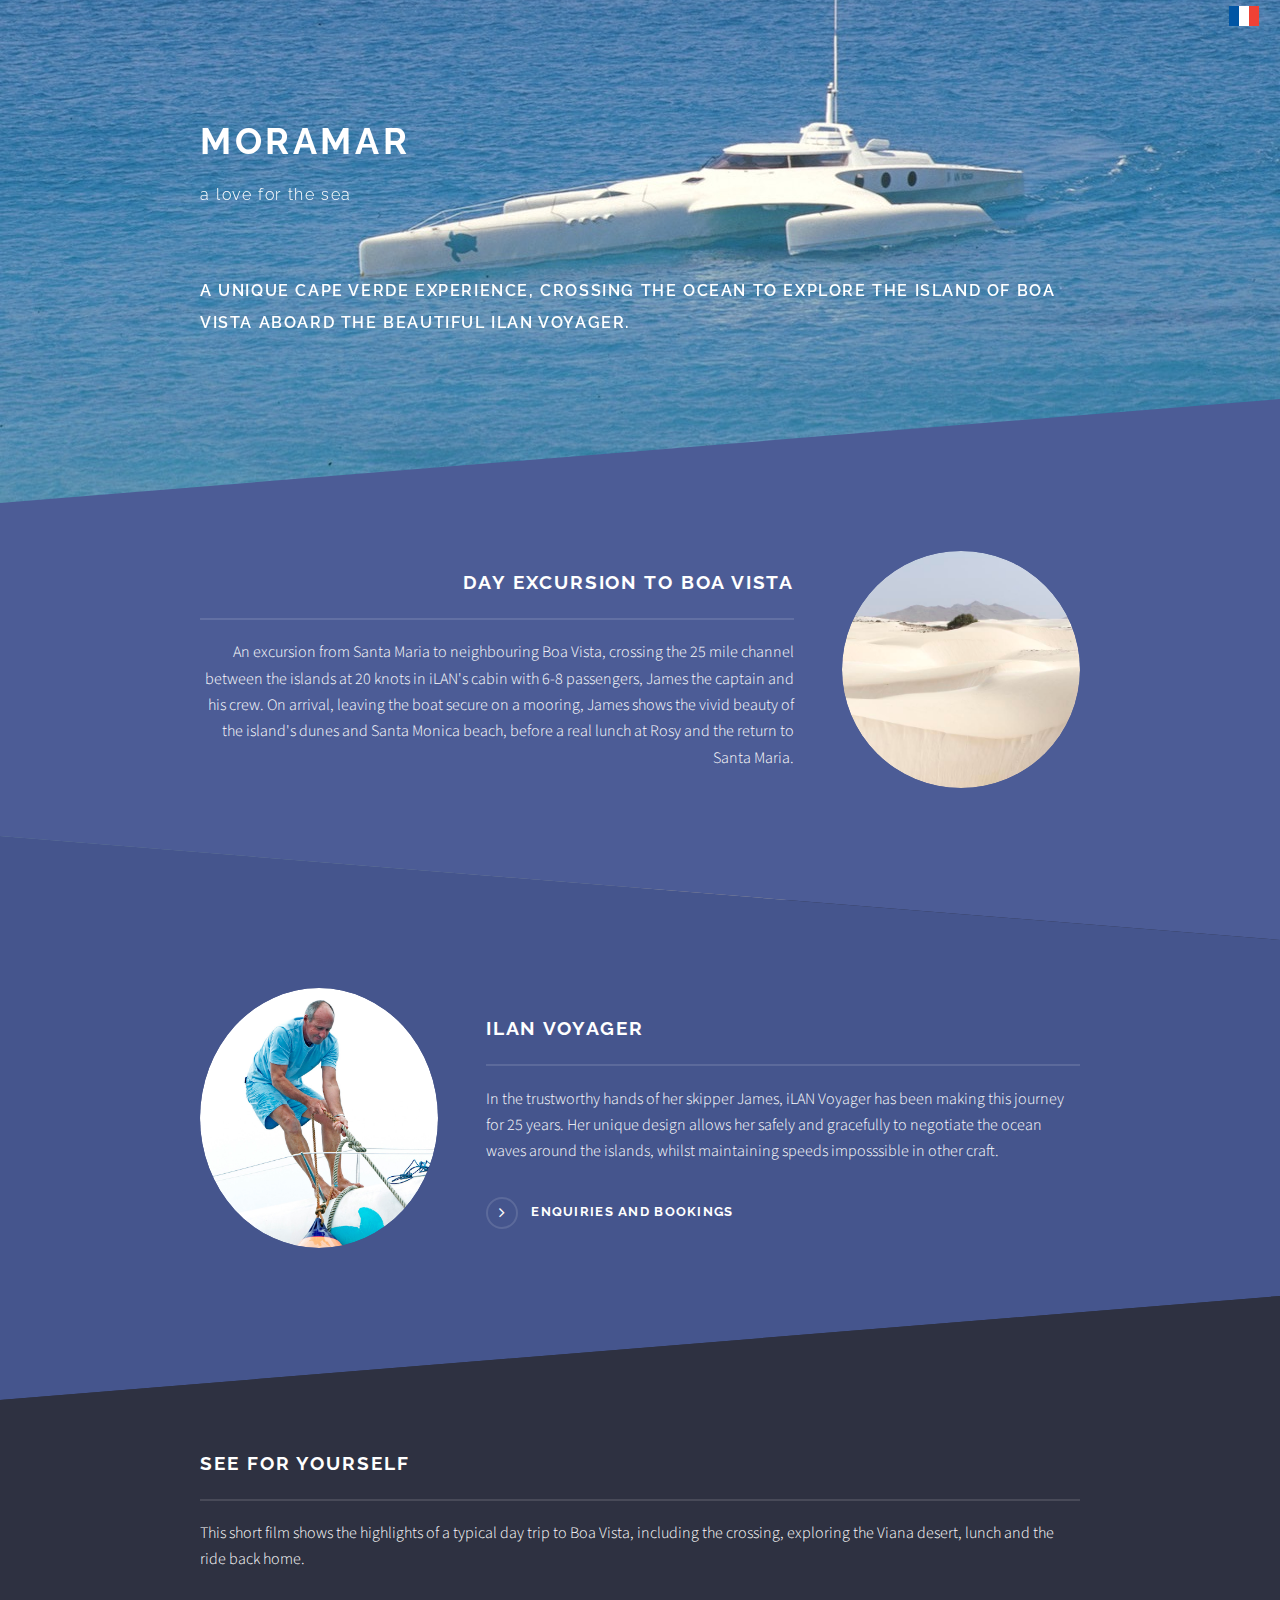
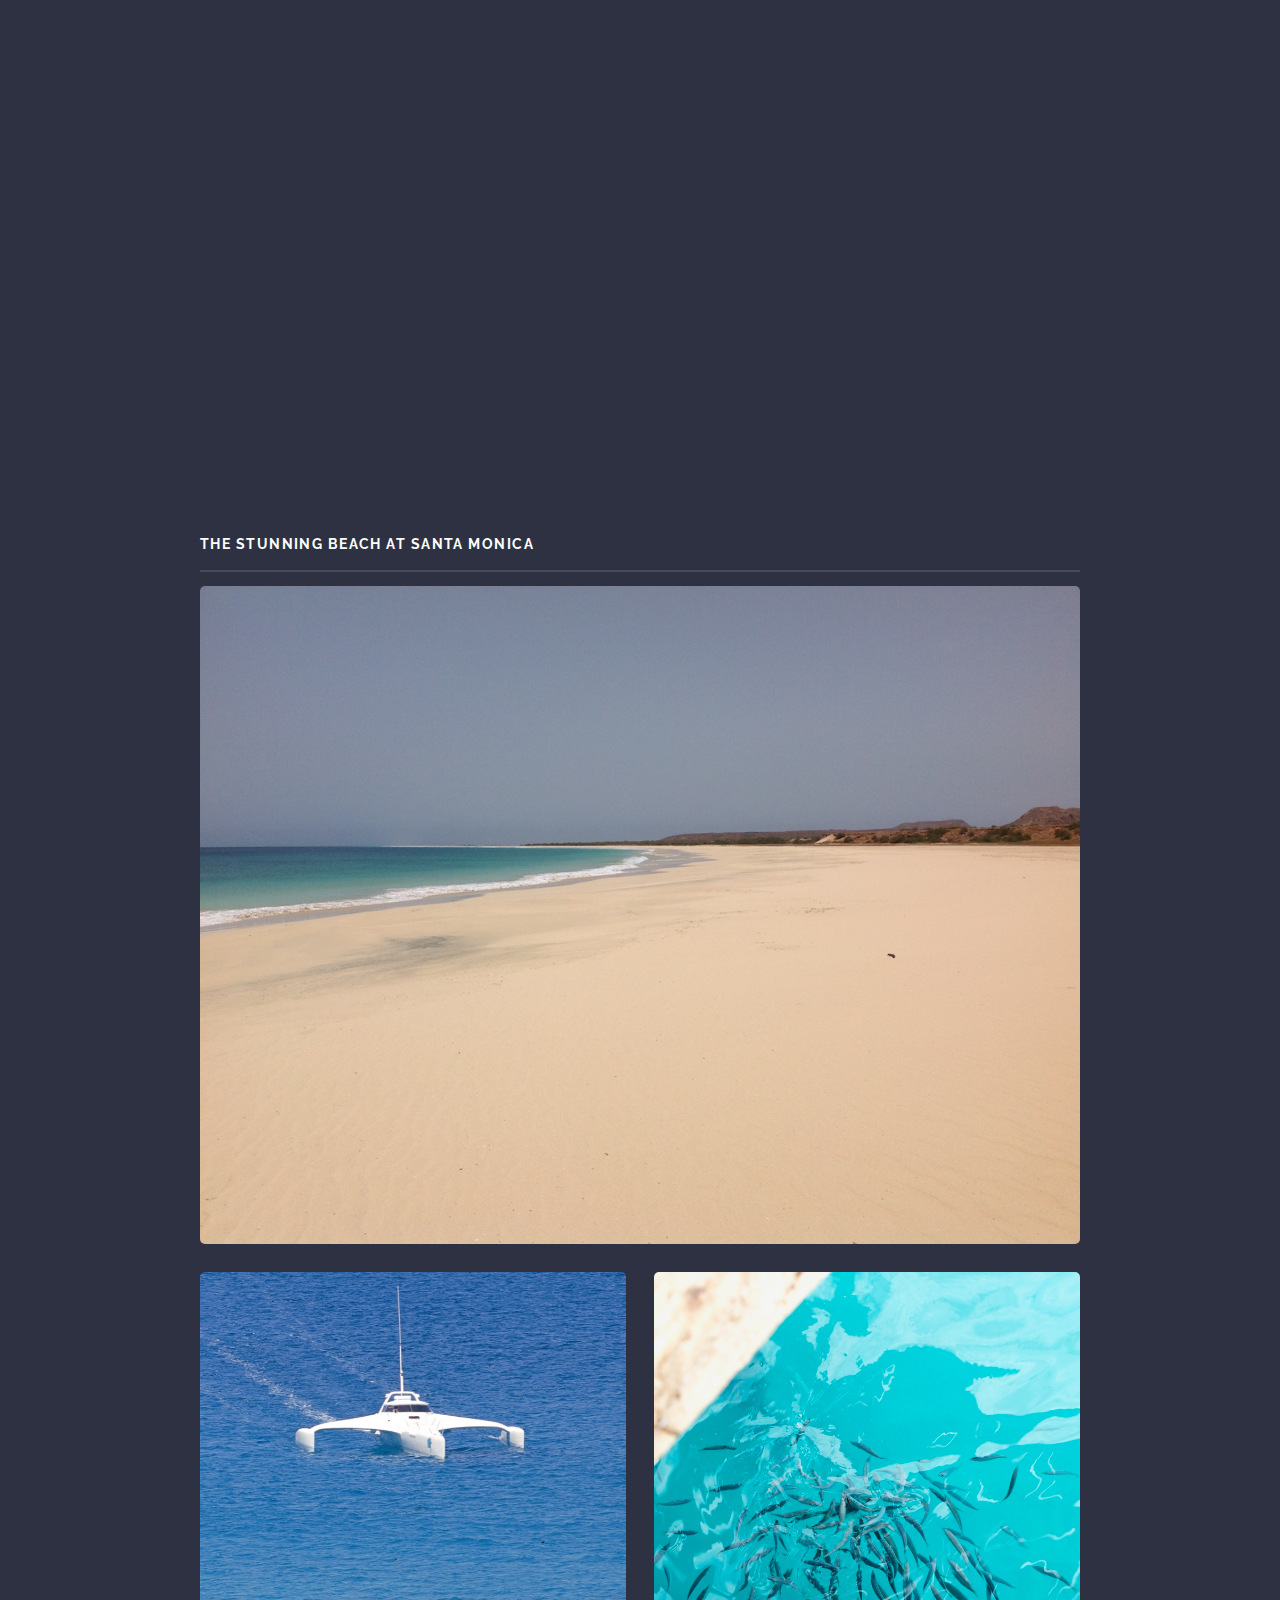
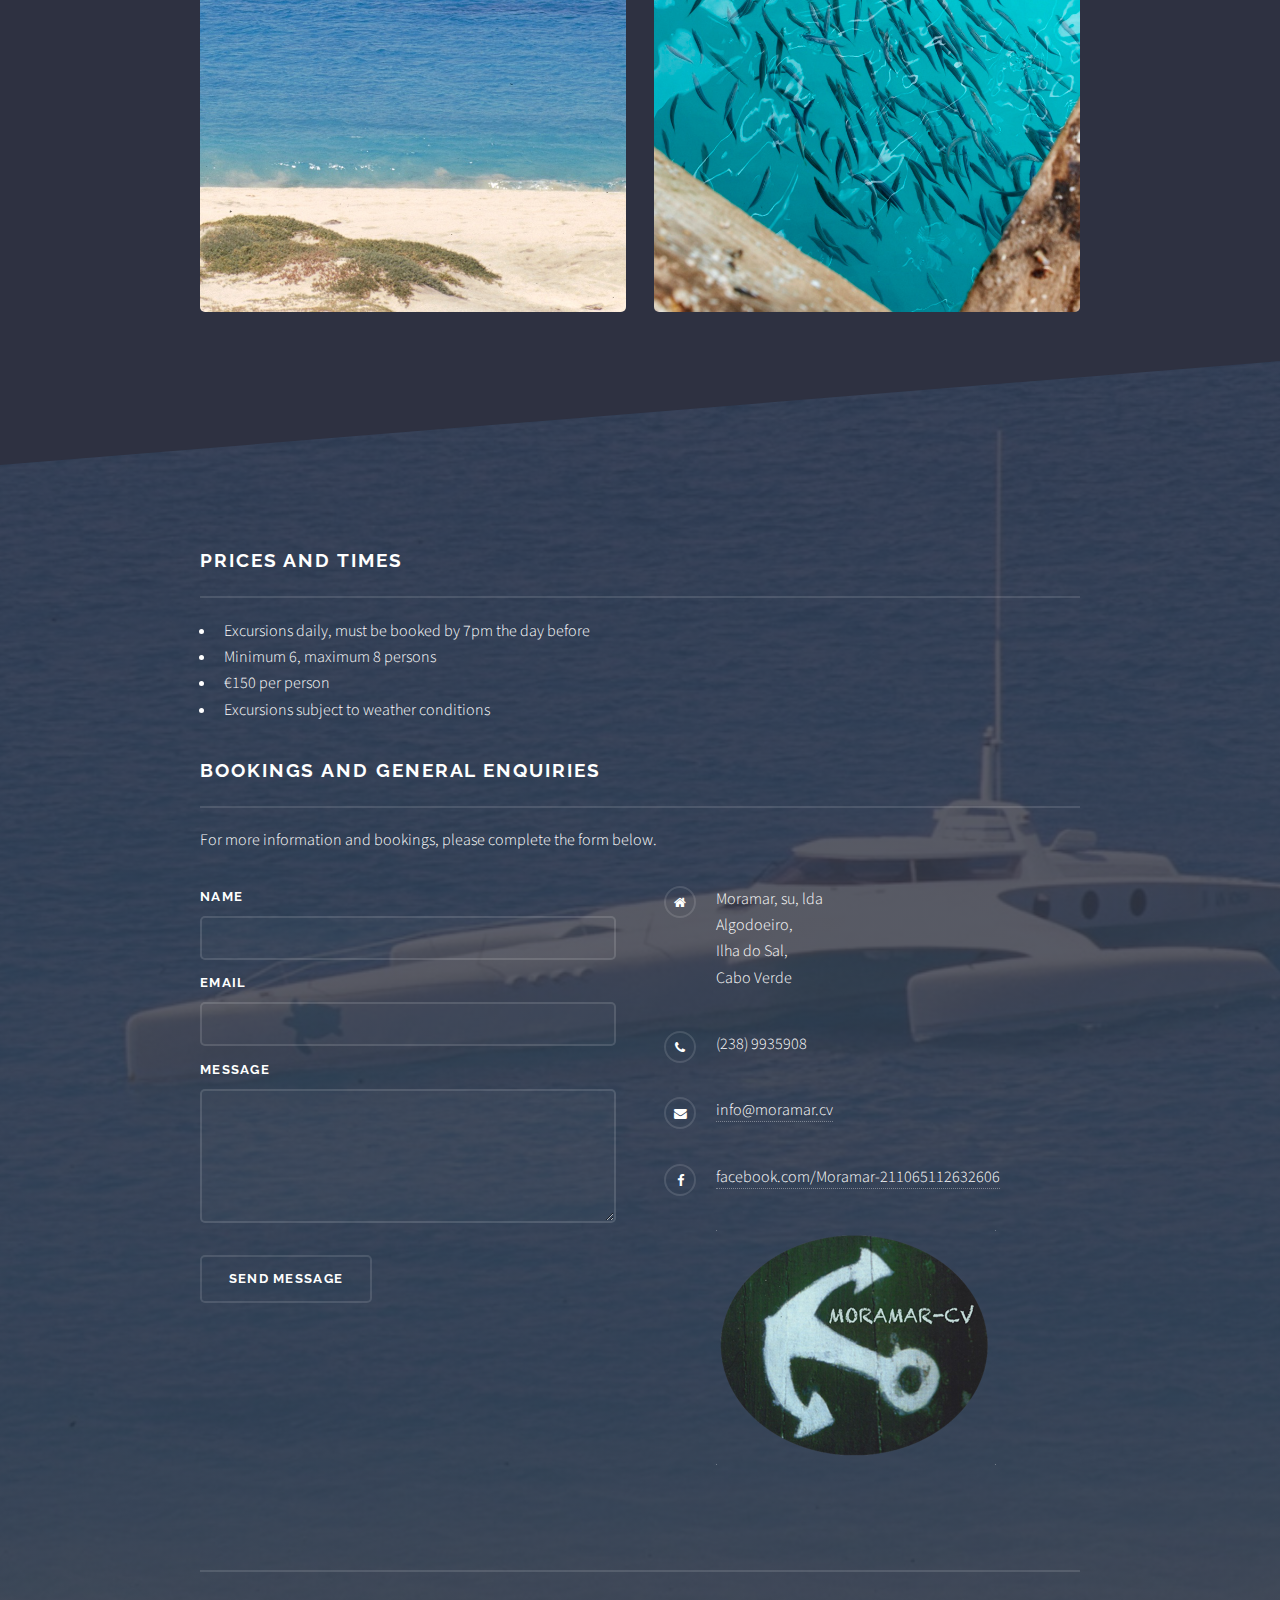
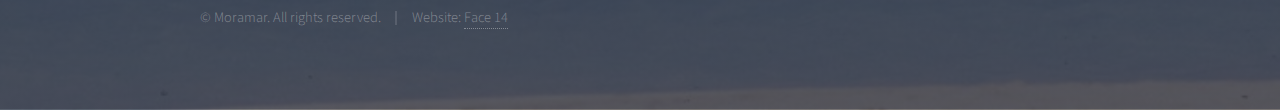
==== commit 4f0e83d3: "Update comms" ====
--- a/index.html
+++ b/index.html
@@ -1,154 +1,158 @@
-<!DOCTYPE HTML>
-<!--
-	Solid State by HTML5 UP
-	html5up.net | @n33co
-	Free for personal and commercial use under the CCA 3.0 license (html5up.net/license)
--->
-<html>
-	<head>
-		<title>Moramar - A unique ocean experience in Cape Verde</title>
-		<meta charset="utf-8" />
-		<meta name="viewport" content="width=device-width, initial-scale=1" />
-		<!--[if lte IE 8]><script src="assets/js/ie/html5shiv.js"></script><![endif]-->
-		<link rel="stylesheet" href="assets/css/main.css" />
-		<!--[if lte IE 9]><link rel="stylesheet" href="assets/css/ie9.css" /><![endif]-->
-		<!--[if lte IE 8]><link rel="stylesheet" href="assets/css/ie8.css" /><![endif]-->
-
-<style>.embed-container { position: relative; padding-bottom: 56.25%; height: 0; overflow: hidden; max-width: 100%; margin-bottom: 2em;} .embed-container iframe, .embed-container object, .embed-container embed { position: absolute; top: 0; left: 0; width: 100%; height: 100%; }</style>
-	</head>
-	<body>
-
-		<!-- Page Wrapper -->
-			<div id="page-wrapper">
-
-				<!-- Header -->
-					<header id="header" class="alt">
-						<h1><a href="index.html">Moramar = a love for the sea</a></h1>
-					</header>
-
-		
-				<!-- Banner -->
-					<section id="banner">
-						<div class="inner">
-							
-							<h2>Moramar</h2>
-                            <p class="subhead">a love for the sea</p>
-							<p>A unique Cape Verde experience, crossing the ocean to explore the island of Boa Vista aboard the beautiful <b>iLAN Voyager.</b></p>
-						</div>
-					</section>
-
-				<!-- Wrapper -->
-					<section id="wrapper">
-
-						<!-- One -->
-							<section id="one" class="wrapper spotlight style1">
-								<div class="inner">
-									<a href="#" class="image"><img src="images/pic01.jpg" alt="" /></a>
-									<div class="content">
-										<h2 class="major">Day Excursion to Boa Vista</h2>
-										<p>An excursion from Santa Maria to neighbouring Boa Vista, crossing the 25 mile channel between the islands at 20 knots in iLAN's cabin with 6-8 passengers, James the captain and his crew. On arrival, leaving the boat secure on a mooring, James shows the vivid beauty of the island's dunes and Santa Monica beach, before a real lunch at Rosy and the return to Santa Maria.</p>
-									</div>
-								</div>
-							</section>
-
-						<!-- Two -->
-							<section id="two" class="wrapper alt spotlight style2">
-								<div class="inner">
-									<a href="#" class="image"><img src="images/james-mooring.jpg" alt="" /></a>
-									<div class="content">
-										<h2 class="major">The iLAN Voyager</h2>
-										<p>In the trustworthy hands of her skipper James, the iLAN Voyager has been making this journey for 25 years. Her unique design allows her safely and gracefully to negotiate the ocean waves around the islands, whilst maintaining speeds imposssible in other craft.</p>
-        <a href="#bookings" class="special">Enquiries and bookings</a>
-									</div>
-								</div>
-							</section>
-
-
-						<!-- Four -->
-							<section id="four" class="wrapper alt style1">
-								<div class="inner">
-									<h2 class="major">See for yourself</h2>
-									<p>This short film shows the highlights of a typical day trip to Boa Vista, including the crossing, exploring the Viana desert, lunch and the ride back home.</p>
-                                       <div class='embed-container'><iframe src='http://player.vimeo.com/video/110483064' frameborder='0' webkitAllowFullScreen mozallowfullscreen allowFullScreen></iframe></div>
-									
-    
-                                <section>
-									<div class="box alt">
-										<div class="row uniform">
-											<div class="12u$">
-                                                <h3 class="major">The stunning beach at Santa Monica</h2><span class="image fit"><img src="images/santa-monica-beach.jpg" alt="" /></span></div>
-												<div class="6u"><span class="image fit"><img src="images/children.jpg" alt="" /></span></div>
-												<div class="6u$"><span class="image fit"><img src="images/doorway.jpg" alt="" /></span></div>
-                                        </div>
-                                    </div>
-											
-                                </div>
-
-							</section>
-
-					</section>
-
-				<!-- Footer -->
-					<section id="footer">
-						<div class="inner">
-                            							<h2 class="major">Prices and Times</h2>
-                                                        <ul>
-                                                            <li>Excursions daily, must be booked by 7pm the day before</li>
-                                                            <li>Minimum 6, maximum 8 persons</li>
-                                                            <li>€150 per person</li>
-                                                            <li>Excursions subject to weather conditions</li>
-                                                        </ul>
-<a class="anchor" name="bookings"></a>                                                        
-							<h2 class="major">Bookings and General Enquiries</h2>
-							<p>For more information and bookings, please complete the form below. </p>
-							<form method="post" action="https://formspree.io/contact@face14.net">
-								<div class="field">
-									<label for="name">Name</label>
-									<input type="text" name="name" id="name" />
-								</div>
-								<div class="field">
-									<label for="email">Email</label>
-									<input type="email" name="_replyto" id="email" />
-								</div>
-								<div class="field">
-									<label for="message">Message</label>
-									<textarea name="message" id="message" rows="4"></textarea>
-								</div>
-								<ul class="actions">
-									<li><input type="submit" value="Send Message" /></li>
-								</ul>
-							</form>
-                            
-                            
-							<ul class="contact">
-								<li class="fa-home">
-									Moramar, su, lda<br />
-                                    Algodoeiro, <br>
-                                    Ilha do Sal,<br> 
-                                    Cabo Verde
-                                
-								</li>
-								<li class="fa-phone"> (238) 9935908</li>
-								<li class="fa-envelope"><a href="#">info@moramar-cv.com</a></li>
-
-								<li class="fa-facebook"><a href="#">facebook.com/moramar-cv</a></li>
-                                <li><img src="images/moramar-logo.png"></li>
-							</ul>
-							<ul class="copyright">
-								<li>&copy; Moramar. All rights reserved.</li><li>Website: <a href="http://face14.net">Face 14</a></li>
-							</ul>
-						</div>
-					</section>
-
-			</div>
-
-		<!-- Scripts -->
-			<script src="assets/js/skel.min.js"></script>
-			<script src="assets/js/jquery.min.js"></script>
-			<script src="assets/js/jquery.scrollex.min.js"></script>
-			<script src="assets/js/util.js"></script>
-			<!--[if lte IE 8]><script src="assets/js/ie/respond.min.js"></script><![endif]-->
-			<script src="assets/js/main.js"></script>
-
-	</body>
+<!DOCTYPE HTML>
+<!--
+	Solid State by Pixelarity
+	pixelarity.com | hello@pixelarity.com
+	License: pixelarity.com/license
+-->
+<html lang="en">
+	<head>
+		<title>Moramar - A unique ocean experience in Cape Verde</title>
+		<meta charset="utf-8" />
+		<meta name="viewport" content="width=device-width, initial-scale=1" />
+		<!--[if lte IE 8]><script src="assets/js/ie/html5shiv.js"></script><![endif]-->
+		<link rel="stylesheet" href="assets/css/main.css" />
+		<!--[if lte IE 9]><link rel="stylesheet" href="assets/css/ie9.css" /><![endif]-->
+		<!--[if lte IE 8]><link rel="stylesheet" href="assets/css/ie8.css" /><![endif]-->
+
+<style>.embed-container { position: relative; padding-bottom: 56.25%; height: 0; overflow: hidden; max-width: 100%; margin-bottom: 2em;} .embed-container iframe, .embed-container object, .embed-container embed { position: absolute; top: 0; left: 0; width: 100%; height: 100%; }</style>
+	</head>
+	<body>
+
+		<!-- Page Wrapper -->
+			<div id="page-wrapper">
+				
+				<!-- Header -->
+					<header id="header" class="alt">
+                        <a href="./index_fr.html" title="Francais"><img src="images/France.png" style="float:right"></a>
+						<h1><a href="index.html">Moramar = a love for the sea</a></h1>
+					</header>
+
+		
+				<!-- Banner -->
+					<section id="banner">
+						<div class="inner">
+							
+							<h2>Moramar</h2>
+                            <p class="subhead">a love for the sea</p>
+							<p>A unique Cape Verde experience, crossing the ocean to explore the island of Boa Vista aboard the beautiful <b>iLAN Voyager.</b></p>
+						</div>
+					</section>
+
+				<!-- Wrapper -->
+					<section id="wrapper">
+
+						<!-- One -->
+							<section id="one" class="wrapper spotlight style1">
+								<div class="inner">
+									<a href="#" class="image"><img src="images/dunes.jpg" alt="" /></a>
+									<div class="content">
+										<h2 class="major">Day Excursion to Boa Vista</h2>
+										<p>An excursion from Santa Maria to neighbouring Boa Vista, crossing the 25 mile channel between the islands at 20 knots in iLAN's cabin with 6-8 passengers, James the captain and his crew. On arrival, leaving the boat secure on a mooring, James shows the vivid beauty of the island's dunes and Santa Monica beach, before a real lunch at Rosy and the return to Santa Maria.</p>
+									</div>
+								</div>
+							</section>
+
+						<!-- Two -->
+							<section id="two" class="wrapper alt spotlight style2">
+								<div class="inner">
+									<a href="#" class="image"><img src="images/james-mooring.jpg" alt="" /></a>
+									<div class="content">
+										<h2 class="major">iLAN Voyager</h2>
+										<p>In the trustworthy hands of her skipper James, iLAN Voyager has been making this journey for 25 years. Her unique design allows her safely and gracefully to negotiate the ocean waves around the islands, whilst maintaining speeds imposssible in other craft.</p>
+        <a href="#bookings" class="special">Enquiries and bookings</a>
+									</div>
+								</div>
+							</section>
+
+
+						<!-- Four -->
+							<section id="four" class="wrapper alt style1">
+								<div class="inner">
+									<h2 class="major">See for yourself</h2>
+									<p>This short film shows the highlights of a typical day trip to Boa Vista, including the crossing, exploring the Viana desert, lunch and the ride back home.</p>
+                                       <div class='embed-container'><iframe src='http://player.vimeo.com/video/110483064' frameborder='0' webkitAllowFullScreen mozallowfullscreen allowFullScreen></iframe></div>
+									
+    
+                                <section>
+									<div class="box alt">
+										<div class="row uniform">
+											<div class="12u$">
+                                                <h3 class="major">The stunning beach at Santa Monica</h2><span class="image fit"><img src="images/santa-monica-beach.jpg" alt="" /></span></div>
+												<div class="6u"><span class="image fit"><img src="images/ilan-port.jpg" alt="" /></span></div>
+												<div class="6u$"><span class="image fit"><img src="images/fish.jpg" alt="" /></span></div>
+                                        </div>
+                                    </div>
+											
+                                </div>
+
+							</section>
+
+					</section>
+
+				<!-- Footer -->
+					<section id="footer">
+						<div class="inner">
+                            							<h2 class="major">Prices and Times</h2>
+                                                        <ul>
+                                                            <li>Excursions daily, must be booked by 7pm the day before</li>
+                                                            <li>Minimum 6, maximum 8 persons</li>
+                                                            <li>€150 per person</li>
+                                                            <li>Excursions subject to weather conditions</li>
+                                                        </ul>
+<a class="anchor" name="bookings"></a>                                                        
+							<h2 class="major">Bookings and General Enquiries</h2>
+							<p>For more information and bookings, please complete the form below. </p>
+<!-- begin contact  -->
+							<form id="contact-form" method="post" action="https://formspree.io/info@moramar.cv">
+								<div class="field">
+									<label for="name">Name</label>
+									<input type="text" name="name" id="name" />
+								</div>
+								<div class="field">
+									<label for="email">Email</label>
+									<input type="email" name="_replyto" id="email" />
+								</div>
+								<div class="field">
+									<label for="message">Message</label>
+									<textarea name="message" id="message" rows="4"></textarea>
+								</div>
+                                <input type="hidden" name="_next" value="http://moramar.cv/thanks.html">
+								<ul class="actions">
+									<li><input type="submit" value="Send Message" /></li>
+								</ul>
+							</form>
+                            
+							<ul class="contact">
+								<li class="fa-home">
+									Moramar, su, lda<br />
+                                    Algodoeiro, <br>
+                                    Ilha do Sal,<br> 
+                                    Cabo Verde
+                                
+								</li>
+								<li class="fa-phone"> (238) 9935908</li>
+								<li class="fa-envelope"><a href="mailto:info@moramar.cv">info@moramar.cv</a></li>
+
+								<li class="fa-facebook"><a href="https://www.facebook.com/Moramar-211065112632606">facebook.com/Moramar-211065112632606</a></li>
+                                <li><img src="images/moramar-logo.png"></li>
+							</ul>
+							<ul class="copyright">
+								<li>&copy; Moramar. All rights reserved.</li><li>Website: <a href="http://face14.net">Face 14</a></li>
+							</ul>
+						</div>
+                        <!-- end contact -->
+					</section>
+
+			</div>
+
+		<!-- Scripts -->
+
+			<script src="assets/js/skel.min.js"></script>
+			<script src="assets/js/jquery.min.js"></script>
+			<script src="assets/js/jquery.scrollex.min.js"></script>
+			<script src="assets/js/util.js"></script>
+			<!--[if lte IE 8]><script src="assets/js/ie/respond.min.js"></script><![endif]-->
+			<script src="assets/js/main.js"></script>
+
+	</body>
 </html>--- a/assets/css/main.css
+++ b/assets/css/main.css
@@ -2903,7 +2903,7 @@
   #banner {
     padding: 7em 0 8.25em 0 ;
     background-color: #2e3141;
-    background-image: linear-gradient(to top, rgba(46, 49, 65, 0.2), rgba(46, 49, 65, 0.2)), url("../../images/bg.jpg");
+    background-image: url("../../images/bg.jpg");
     background-size: auto, cover;
     background-position: center, center;
     margin-bottom: -6.5em;
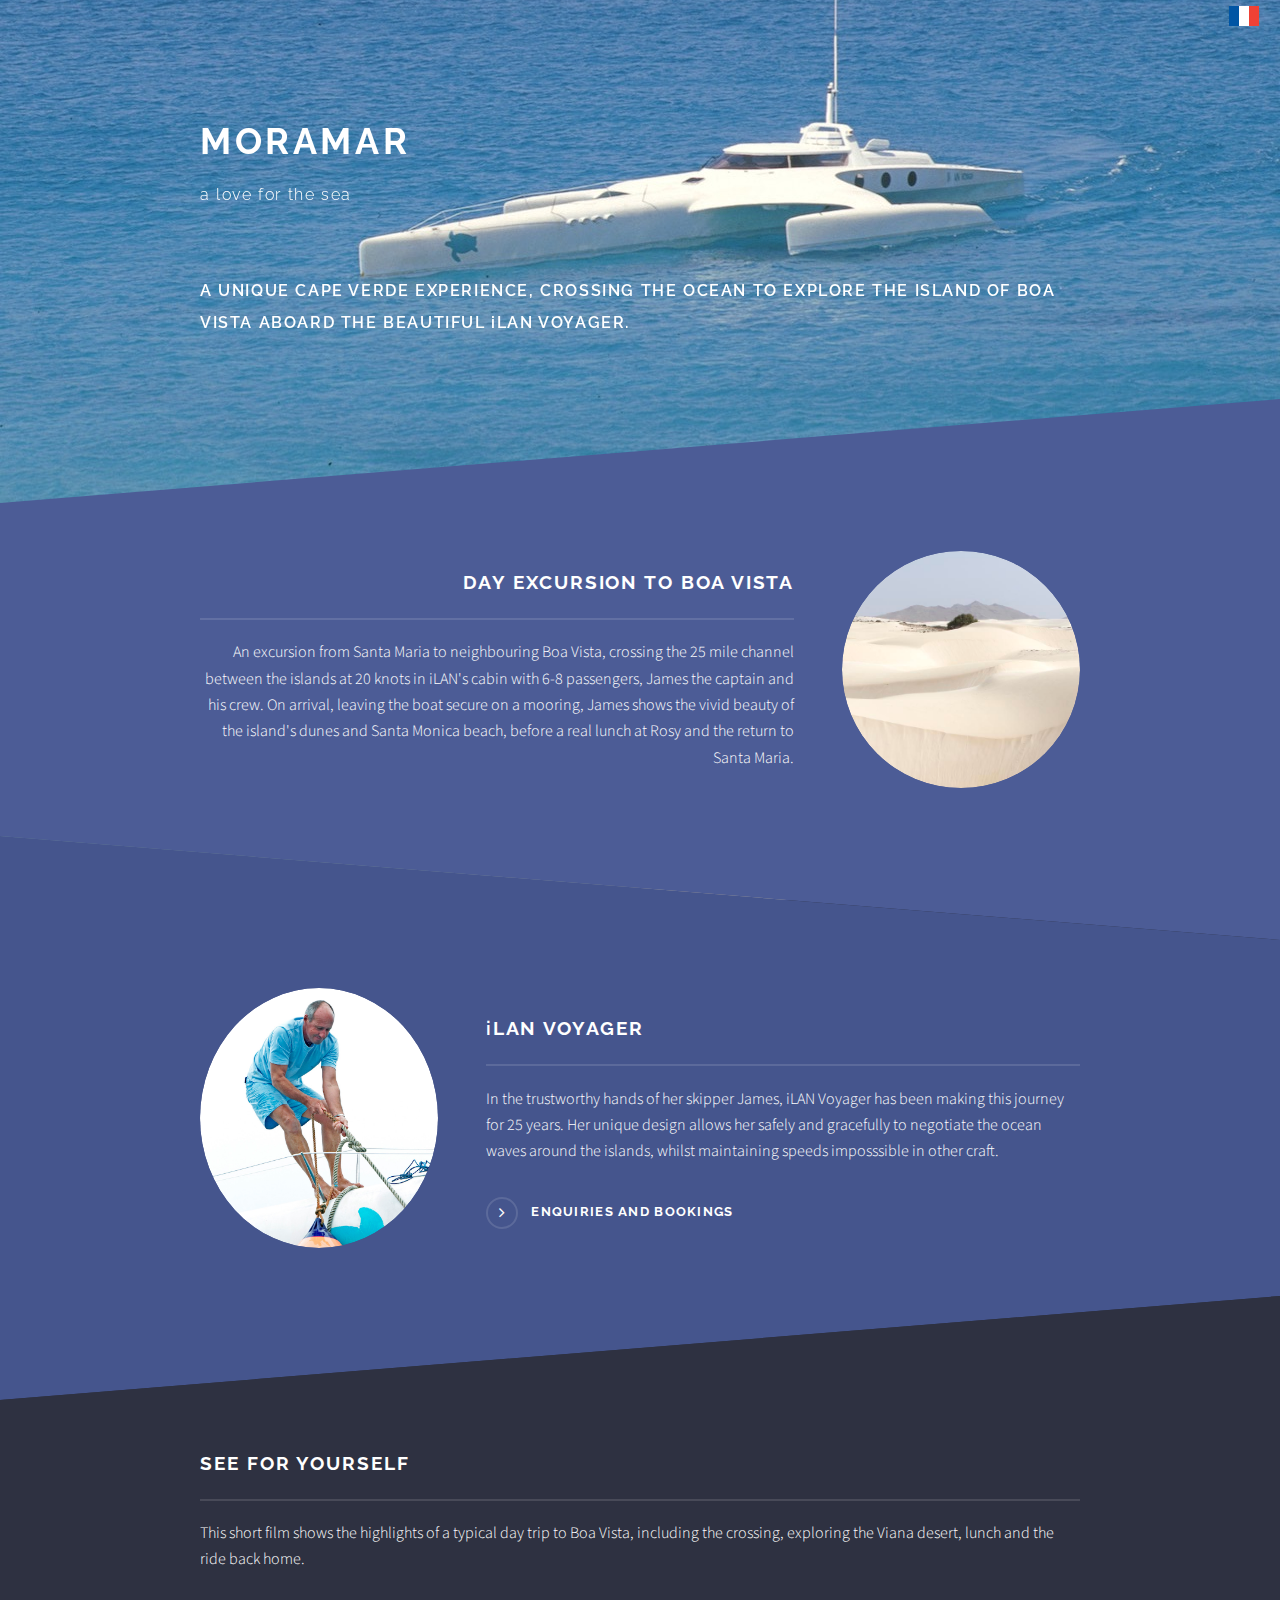
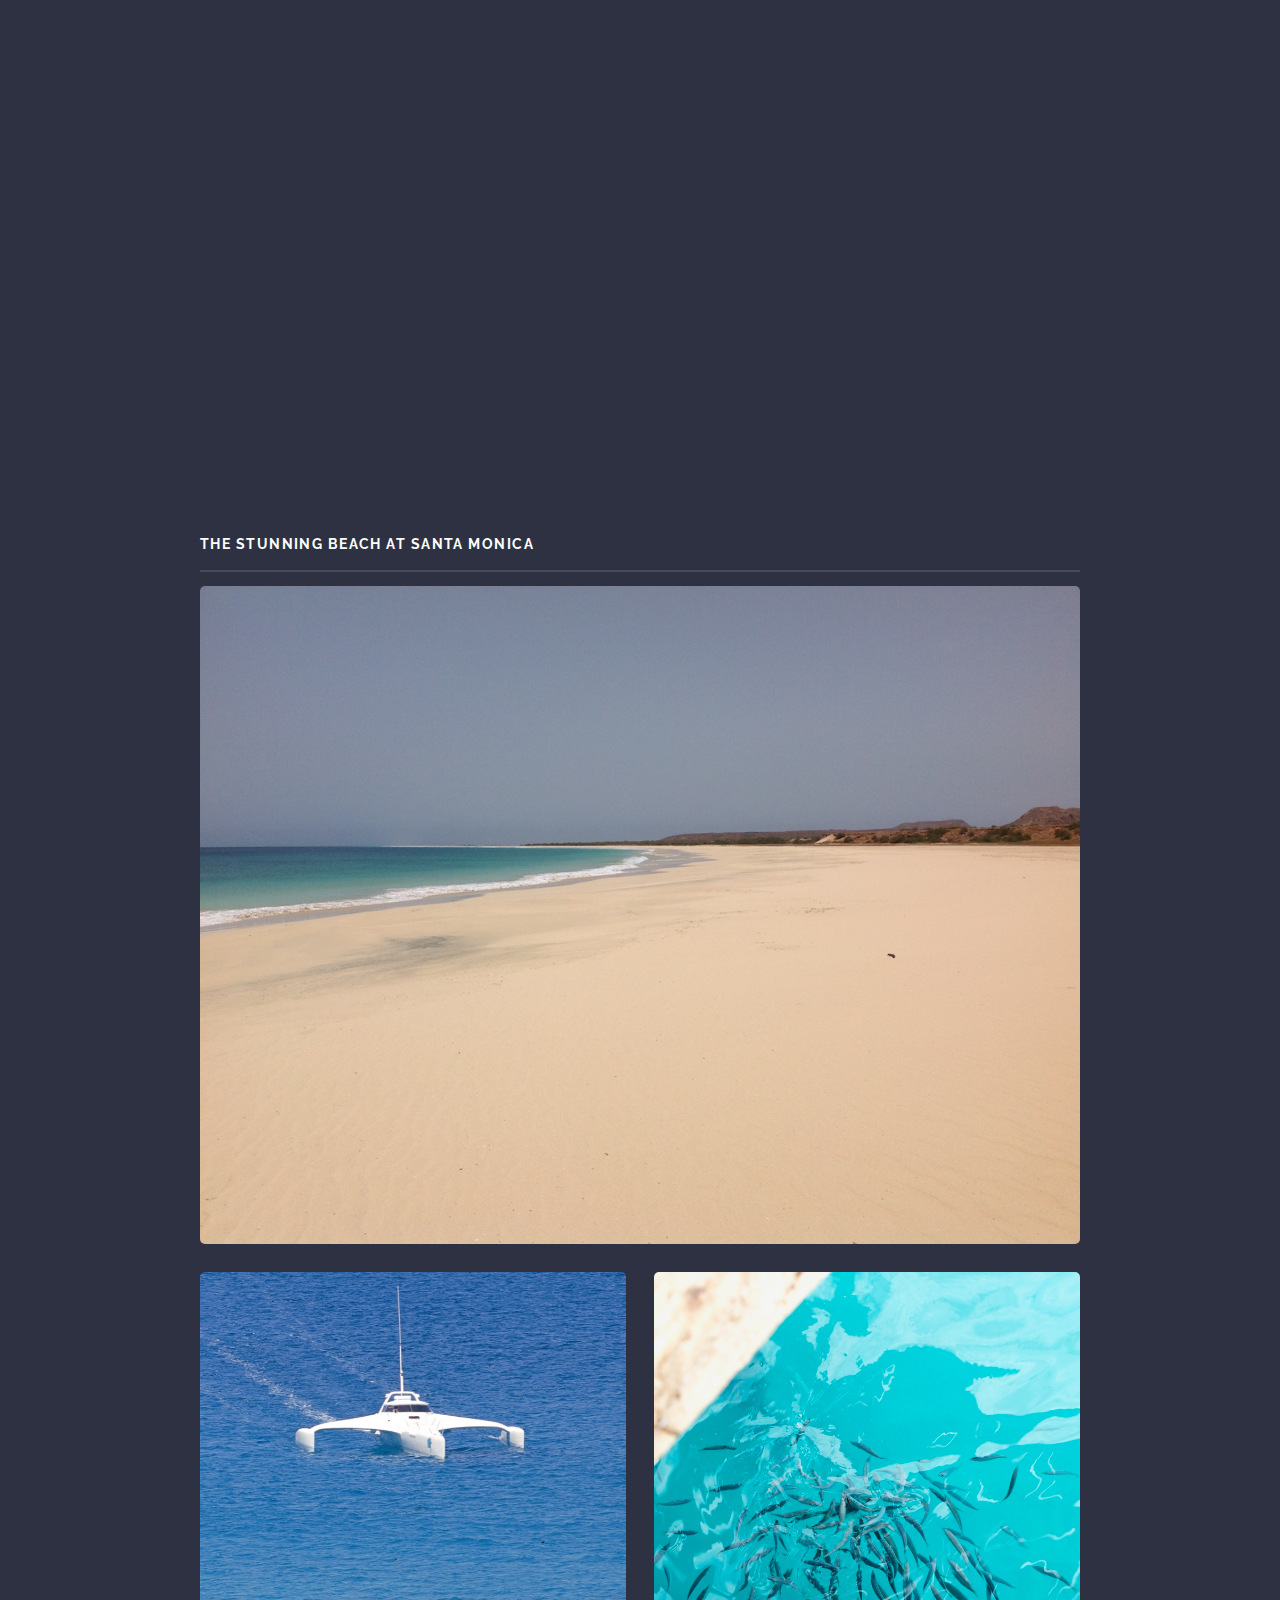
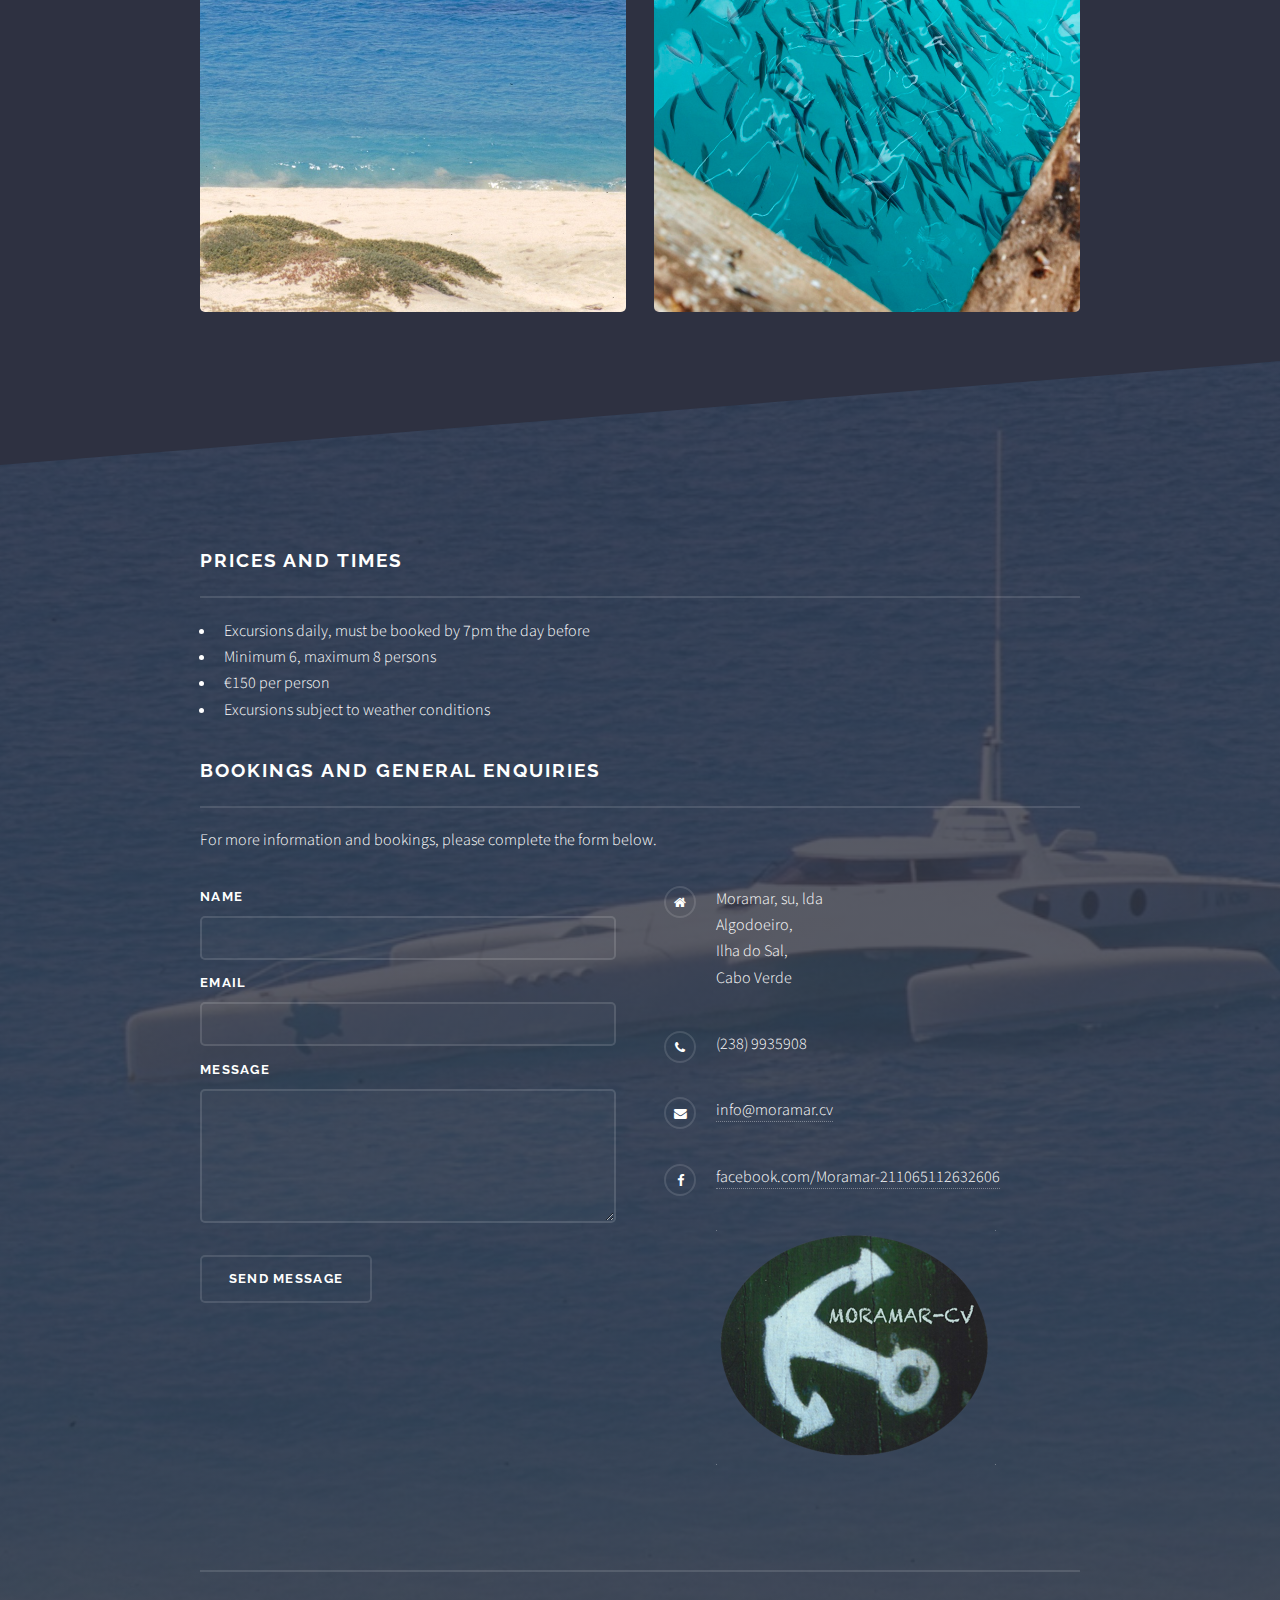
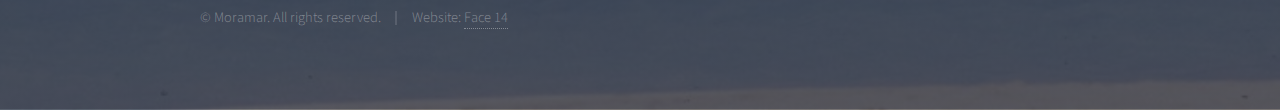
==== commit 5d896510: "lower case i for iLAN" ====
--- a/index.html
+++ b/index.html
@@ -34,7 +34,7 @@
 							
 							<h2>Moramar</h2>
                             <p class="subhead">a love for the sea</p>
-							<p>A unique Cape Verde experience, crossing the ocean to explore the island of Boa Vista aboard the beautiful <b>iLAN Voyager.</b></p>
+							<p>A unique Cape Verde experience, crossing the ocean to explore the island of Boa Vista aboard the beautiful <b><span class="lwr">i</span>LAN Voyager.</b></p>
 						</div>
 					</section>
 
@@ -57,7 +57,7 @@
 								<div class="inner">
 									<a href="#" class="image"><img src="images/james-mooring.jpg" alt="" /></a>
 									<div class="content">
-										<h2 class="major">iLAN Voyager</h2>
+										<h2 class="major"><span class="lwr">i</span>LAN Voyager</h2>
 										<p>In the trustworthy hands of her skipper James, iLAN Voyager has been making this journey for 25 years. Her unique design allows her safely and gracefully to negotiate the ocean waves around the islands, whilst maintaining speeds imposssible in other craft.</p>
         <a href="#bookings" class="special">Enquiries and bookings</a>
 									</div>
--- a/assets/css/main.css
+++ b/assets/css/main.css
@@ -1727,6 +1727,10 @@
   margin: 0 0 1em 0;
   text-transform: uppercase;
 }
+span.lwr {
+  text-transform: lowercase;
+}
+
 h1 a, h2 a, h3 a, h4 a, h5 a, h6 a {
   color: inherit;
   text-decoration: none;
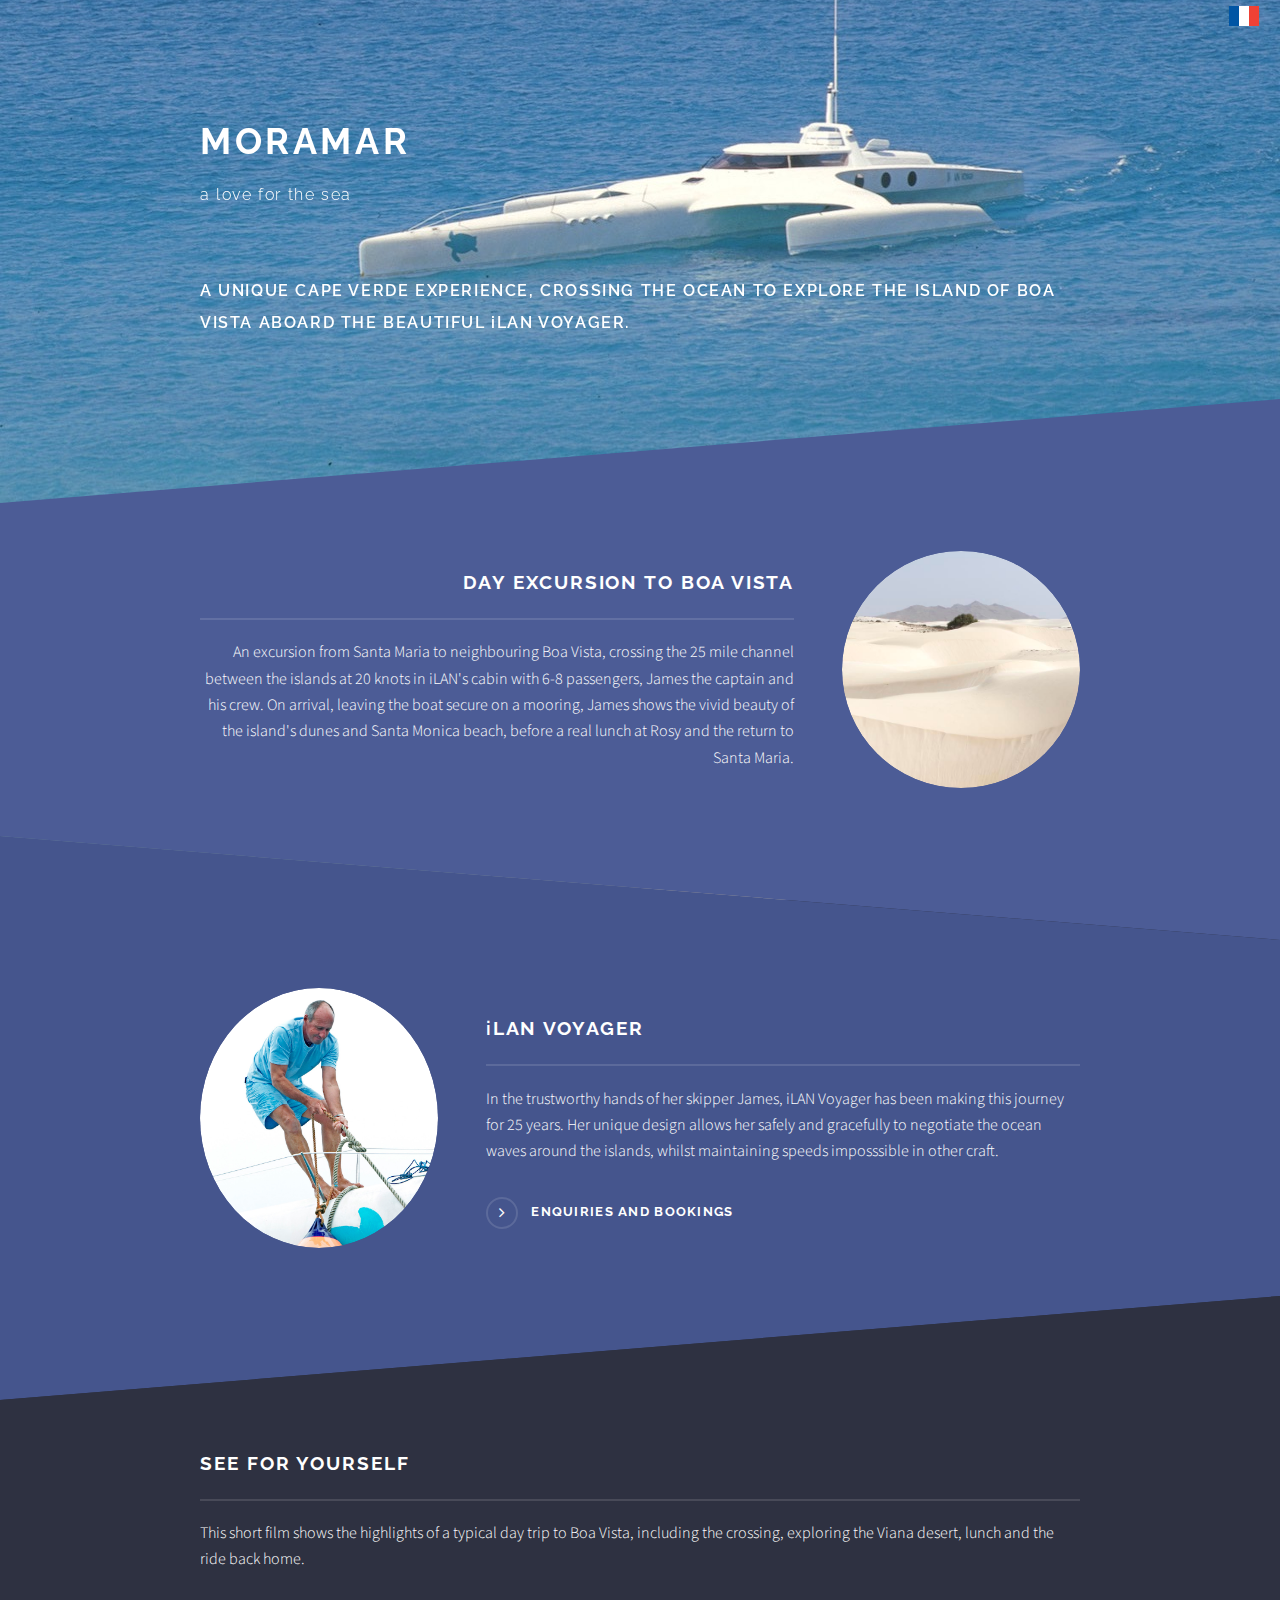
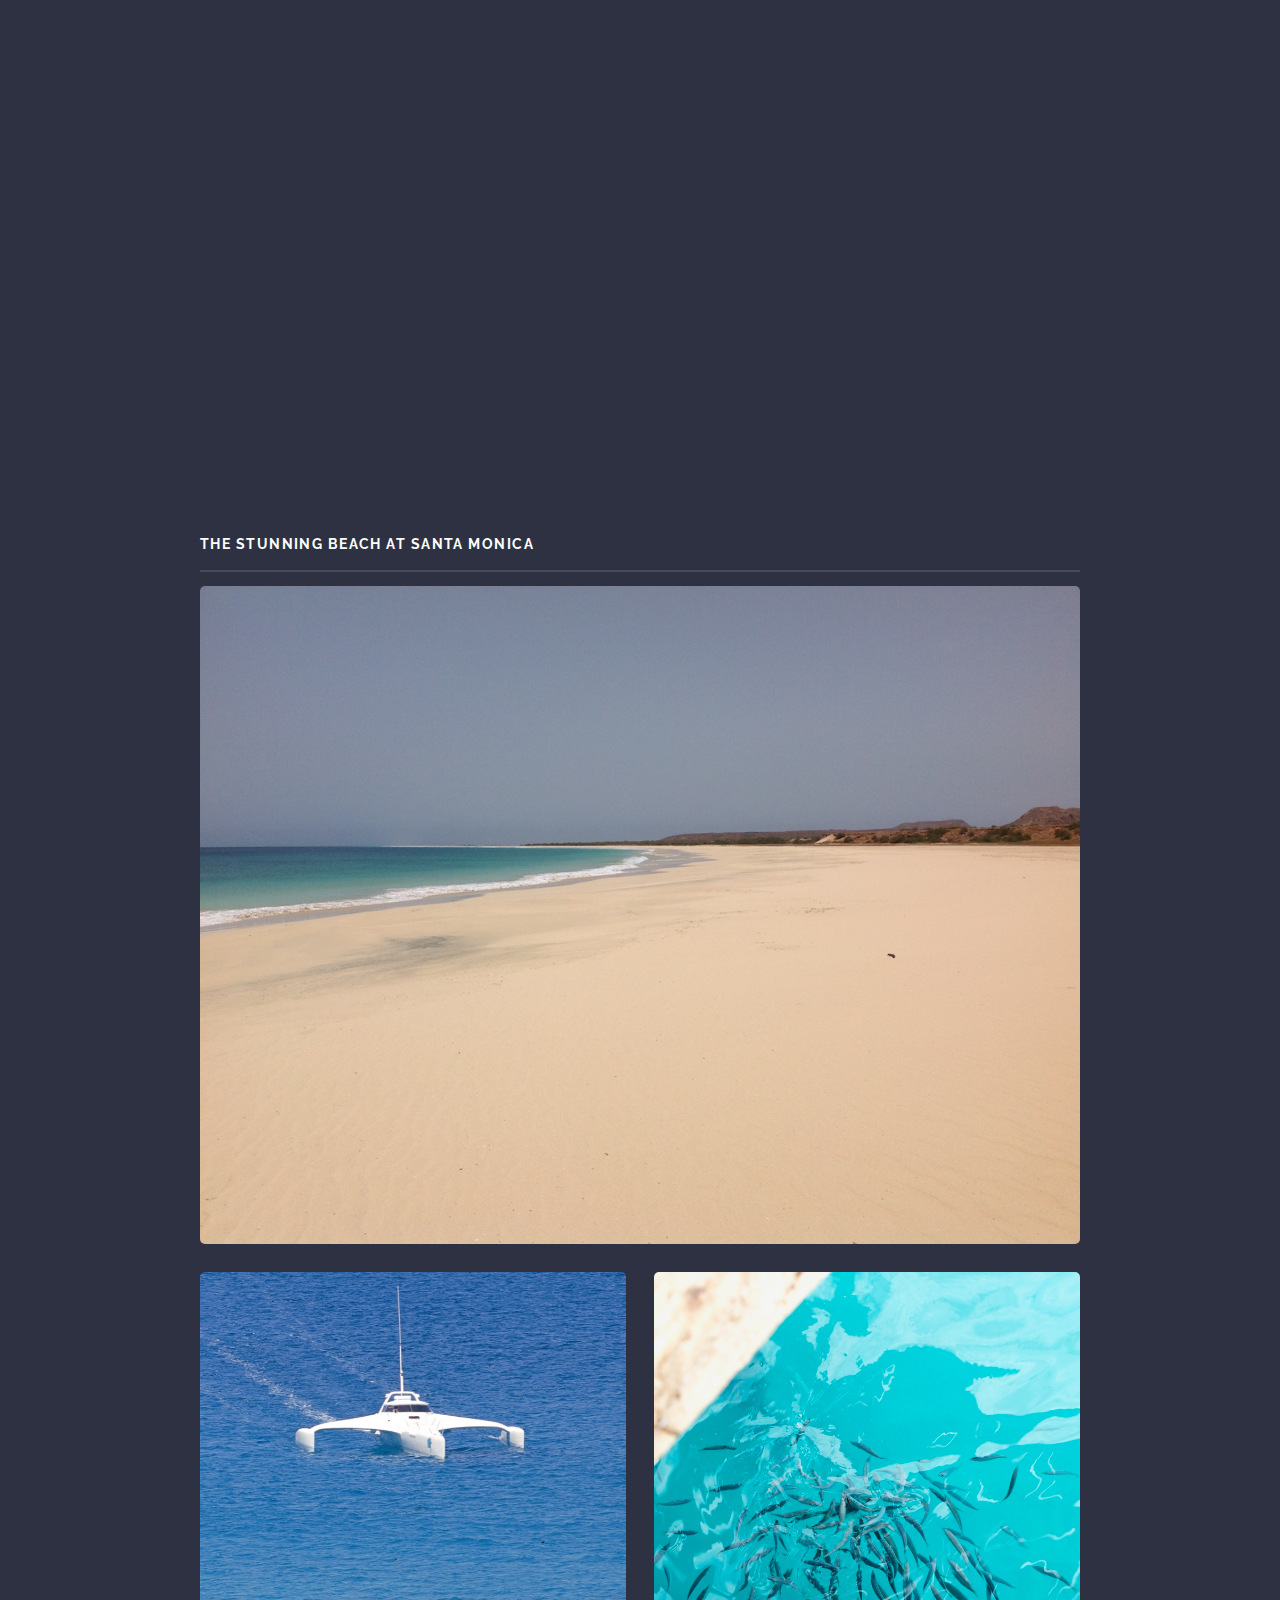
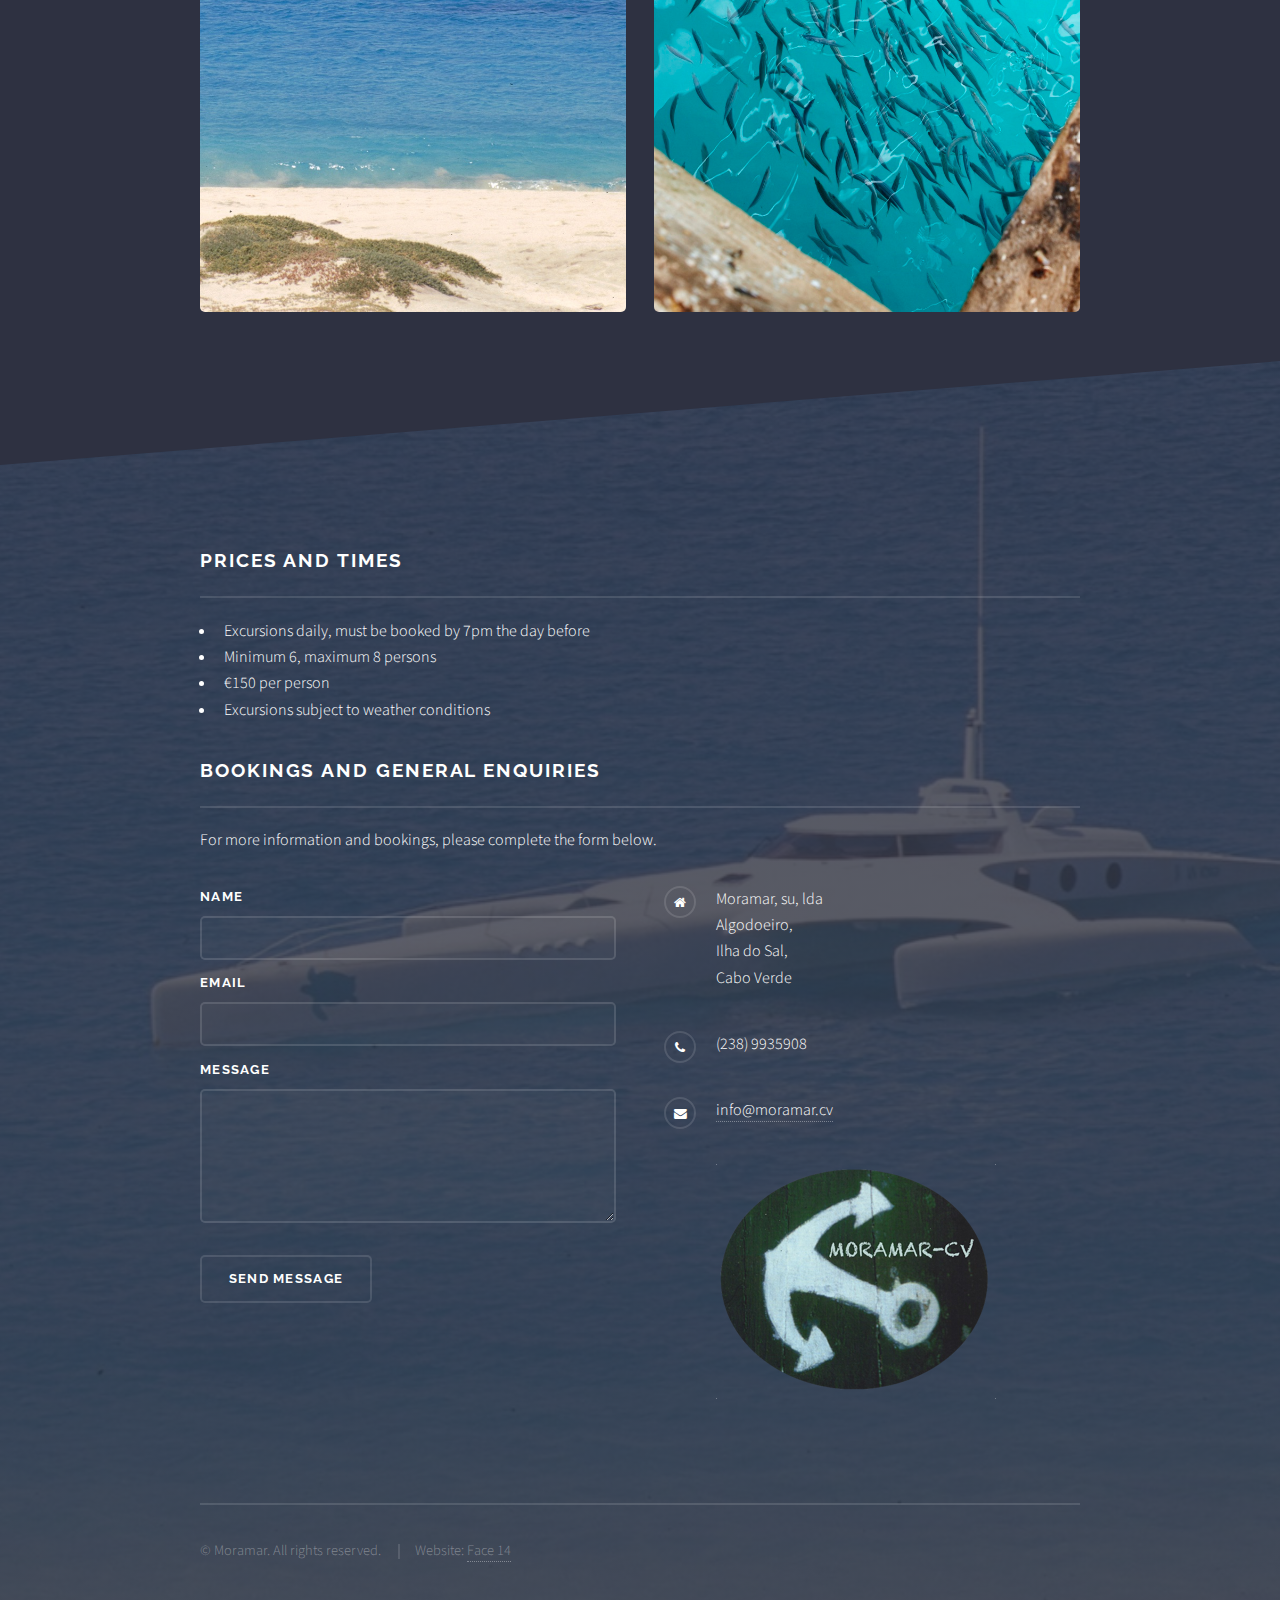
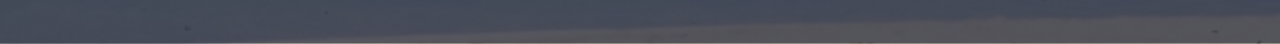
==== commit 20ddd3e0: "Fix embedded Vimeo" ====
--- a/index.html
+++ b/index.html
@@ -5,154 +5,192 @@
 	License: pixelarity.com/license
 -->
 <html lang="en">
-	<head>
-		<title>Moramar - A unique ocean experience in Cape Verde</title>
-		<meta charset="utf-8" />
-		<meta name="viewport" content="width=device-width, initial-scale=1" />
-		<!--[if lte IE 8]><script src="assets/js/ie/html5shiv.js"></script><![endif]-->
-		<link rel="stylesheet" href="assets/css/main.css" />
-		<!--[if lte IE 9]><link rel="stylesheet" href="assets/css/ie9.css" /><![endif]-->
-		<!--[if lte IE 8]><link rel="stylesheet" href="assets/css/ie8.css" /><![endif]-->
 
-<style>.embed-container { position: relative; padding-bottom: 56.25%; height: 0; overflow: hidden; max-width: 100%; margin-bottom: 2em;} .embed-container iframe, .embed-container object, .embed-container embed { position: absolute; top: 0; left: 0; width: 100%; height: 100%; }</style>
-	</head>
-	<body>
+<head>
+    <title>Moramar - A unique ocean experience in Cape Verde</title>
+    <meta charset="utf-8" />
+    <meta name="viewport" content="width=device-width, initial-scale=1" />
+    <!--[if lte IE 8]><script src="assets/js/ie/html5shiv.js"></script><![endif]-->
+    <link rel="stylesheet" href="assets/css/main.css" />
+    <!--[if lte IE 9]><link rel="stylesheet" href="assets/css/ie9.css" /><![endif]-->
+    <!--[if lte IE 8]><link rel="stylesheet" href="assets/css/ie8.css" /><![endif]-->
 
-		<!-- Page Wrapper -->
-			<div id="page-wrapper">
-				
-				<!-- Header -->
-					<header id="header" class="alt">
-                        <a href="./index_fr.html" title="Francais"><img src="images/France.png" style="float:right"></a>
-						<h1><a href="index.html">Moramar = a love for the sea</a></h1>
-					</header>
+    <style>
+        .embed-container {
+            position: relative;
+            padding-bottom: 56.25%;
+            height: 0;
+            overflow: hidden;
+            max-width: 100%;
+            margin-bottom: 2em;
+        }
 
-		
-				<!-- Banner -->
-					<section id="banner">
-						<div class="inner">
-							
-							<h2>Moramar</h2>
-                            <p class="subhead">a love for the sea</p>
-							<p>A unique Cape Verde experience, crossing the ocean to explore the island of Boa Vista aboard the beautiful <b><span class="lwr">i</span>LAN Voyager.</b></p>
-						</div>
-					</section>
+        .embed-container iframe,
+        .embed-container object,
+        .embed-container embed {
+            position: absolute;
+            top: 0;
+            left: 0;
+            width: 100%;
+            height: 100%;
+        }
+    </style>
+</head>
 
-				<!-- Wrapper -->
-					<section id="wrapper">
+<body>
 
-						<!-- One -->
-							<section id="one" class="wrapper spotlight style1">
-								<div class="inner">
-									<a href="#" class="image"><img src="images/dunes.jpg" alt="" /></a>
-									<div class="content">
-										<h2 class="major">Day Excursion to Boa Vista</h2>
-										<p>An excursion from Santa Maria to neighbouring Boa Vista, crossing the 25 mile channel between the islands at 20 knots in iLAN's cabin with 6-8 passengers, James the captain and his crew. On arrival, leaving the boat secure on a mooring, James shows the vivid beauty of the island's dunes and Santa Monica beach, before a real lunch at Rosy and the return to Santa Maria.</p>
-									</div>
-								</div>
-							</section>
+    <!-- Page Wrapper -->
+    <div id="page-wrapper">
 
-						<!-- Two -->
-							<section id="two" class="wrapper alt spotlight style2">
-								<div class="inner">
-									<a href="#" class="image"><img src="images/james-mooring.jpg" alt="" /></a>
-									<div class="content">
-										<h2 class="major"><span class="lwr">i</span>LAN Voyager</h2>
-										<p>In the trustworthy hands of her skipper James, iLAN Voyager has been making this journey for 25 years. Her unique design allows her safely and gracefully to negotiate the ocean waves around the islands, whilst maintaining speeds imposssible in other craft.</p>
-        <a href="#bookings" class="special">Enquiries and bookings</a>
-									</div>
-								</div>
-							</section>
+        <!-- Header -->
+        <header id="header" class="alt">
+            <a href="./index_fr.html" title="Francais"><img src="images/France.png" style="float:right"></a>
+            <h1><a href="index.html">Moramar = a love for the sea</a></h1>
+        </header>
 
 
-						<!-- Four -->
-							<section id="four" class="wrapper alt style1">
-								<div class="inner">
-									<h2 class="major">See for yourself</h2>
-									<p>This short film shows the highlights of a typical day trip to Boa Vista, including the crossing, exploring the Viana desert, lunch and the ride back home.</p>
-                                       <div class='embed-container'><iframe src='http://player.vimeo.com/video/110483064' frameborder='0' webkitAllowFullScreen mozallowfullscreen allowFullScreen></iframe></div>
-									
-    
-                                <section>
-									<div class="box alt">
-										<div class="row uniform">
-											<div class="12u$">
-                                                <h3 class="major">The stunning beach at Santa Monica</h2><span class="image fit"><img src="images/santa-monica-beach.jpg" alt="" /></span></div>
-												<div class="6u"><span class="image fit"><img src="images/ilan-port.jpg" alt="" /></span></div>
-												<div class="6u$"><span class="image fit"><img src="images/fish.jpg" alt="" /></span></div>
-                                        </div>
-                                    </div>
-											
+        <!-- Banner -->
+        <section id="banner">
+            <div class="inner">
+
+                <h2>Moramar</h2>
+                <p class="subhead">a love for the sea</p>
+                <p>A unique Cape Verde experience, crossing the ocean to explore the island of Boa Vista aboard the
+                    beautiful <b><span class="lwr">i</span>LAN Voyager.</b></p>
+            </div>
+        </section>
+
+        <!-- Wrapper -->
+        <section id="wrapper">
+
+            <!-- One -->
+            <section id="one" class="wrapper spotlight style1">
+                <div class="inner">
+                    <a href="#" class="image"><img src="images/dunes.jpg" alt="" /></a>
+                    <div class="content">
+                        <h2 class="major">Day Excursion to Boa Vista</h2>
+                        <p>An excursion from Santa Maria to neighbouring Boa Vista, crossing the 25 mile channel between
+                            the islands at 20 knots in iLAN's cabin with 6-8 passengers, James the captain and his crew.
+                            On arrival, leaving the boat secure on a mooring, James shows the vivid beauty of the
+                            island's dunes and Santa Monica beach, before a real lunch at Rosy and the return to Santa
+                            Maria.</p>
+                    </div>
+                </div>
+            </section>
+
+            <!-- Two -->
+            <section id="two" class="wrapper alt spotlight style2">
+                <div class="inner">
+                    <a href="#" class="image"><img src="images/james-mooring.jpg" alt="" /></a>
+                    <div class="content">
+                        <h2 class="major"><span class="lwr">i</span>LAN Voyager</h2>
+                        <p>In the trustworthy hands of her skipper James, iLAN Voyager has been making this journey for
+                            25 years. Her unique design allows her safely and gracefully to negotiate the ocean waves
+                            around the islands, whilst maintaining speeds imposssible in other craft.</p>
+                        <a href="#bookings" class="special">Enquiries and bookings</a>
+                    </div>
+                </div>
+            </section>
+
+
+            <!-- Four -->
+            <section id="four" class="wrapper alt style1">
+                <div class="inner">
+                    <h2 class="major">See for yourself</h2>
+                    <p>This short film shows the highlights of a typical day trip to Boa Vista, including the crossing,
+                        exploring the Viana desert, lunch and the ride back home.</p>
+                    <div class='embed-container'><iframe
+                            src="https://player.vimeo.com/video/110483064?h=b8902e5445&color=ffffff&title=0&byline=0&portrait=0"
+                            style="position:absolute;top:0;left:0;width:100%;height:100%;" frameborder="0"
+                            allow="autoplay; fullscreen; picture-in-picture" allowfullscreen></iframe></div>
+
+
+                    <section>
+                        <div class="box alt">
+                            <div class="row uniform">
+                                <div class="12u$">
+                                    <h3 class="major">The stunning beach at Santa Monica</h2><span
+                                            class="image fit"><img src="images/santa-monica-beach.jpg" alt="" /></span>
                                 </div>
+                                <div class="6u"><span class="image fit"><img src="images/ilan-port.jpg" alt="" /></span>
+                                </div>
+                                <div class="6u$"><span class="image fit"><img src="images/fish.jpg" alt="" /></span>
+                                </div>
+                            </div>
+                        </div>
 
-							</section>
+                </div>
 
-					</section>
+            </section>
 
-				<!-- Footer -->
-					<section id="footer">
-						<div class="inner">
-                            							<h2 class="major">Prices and Times</h2>
-                                                        <ul>
-                                                            <li>Excursions daily, must be booked by 7pm the day before</li>
-                                                            <li>Minimum 6, maximum 8 persons</li>
-                                                            <li>€150 per person</li>
-                                                            <li>Excursions subject to weather conditions</li>
-                                                        </ul>
-<a class="anchor" name="bookings"></a>                                                        
-							<h2 class="major">Bookings and General Enquiries</h2>
-							<p>For more information and bookings, please complete the form below. </p>
-<!-- begin contact  -->
-							<form id="contact-form" method="post" action="https://formspree.io/info@moramar.cv">
-								<div class="field">
-									<label for="name">Name</label>
-									<input type="text" name="name" id="name" />
-								</div>
-								<div class="field">
-									<label for="email">Email</label>
-									<input type="email" name="_replyto" id="email" />
-								</div>
-								<div class="field">
-									<label for="message">Message</label>
-									<textarea name="message" id="message" rows="4"></textarea>
-								</div>
-                                <input type="hidden" name="_next" value="http://moramar.cv/thanks.html">
-								<ul class="actions">
-									<li><input type="submit" value="Send Message" /></li>
-								</ul>
-							</form>
-                            
-							<ul class="contact">
-								<li class="fa-home">
-									Moramar, su, lda<br />
-                                    Algodoeiro, <br>
-                                    Ilha do Sal,<br> 
-                                    Cabo Verde
-                                
-								</li>
-								<li class="fa-phone"> (238) 9935908</li>
-								<li class="fa-envelope"><a href="mailto:info@moramar.cv">info@moramar.cv</a></li>
+        </section>
 
-								<li class="fa-facebook"><a href="https://www.facebook.com/Moramar-211065112632606">facebook.com/Moramar-211065112632606</a></li>
-                                <li><img src="images/moramar-logo.png"></li>
-							</ul>
-							<ul class="copyright">
-								<li>&copy; Moramar. All rights reserved.</li><li>Website: <a href="http://face14.net">Face 14</a></li>
-							</ul>
-						</div>
-                        <!-- end contact -->
-					</section>
+        <!-- Footer -->
+        <section id="footer">
+            <div class="inner">
+                <h2 class="major">Prices and Times</h2>
+                <ul>
+                    <li>Excursions daily, must be booked by 7pm the day before</li>
+                    <li>Minimum 6, maximum 8 persons</li>
+                    <li>€150 per person</li>
+                    <li>Excursions subject to weather conditions</li>
+                </ul>
+                <a class="anchor" name="bookings"></a>
+                <h2 class="major">Bookings and General Enquiries</h2>
+                <p>For more information and bookings, please complete the form below. </p>
+                <!-- begin contact  -->
+                <form id="contact-form" method="post" action="https://formspree.io/info@moramar.cv">
+                    <div class="field">
+                        <label for="name">Name</label>
+                        <input type="text" name="name" id="name" />
+                    </div>
+                    <div class="field">
+                        <label for="email">Email</label>
+                        <input type="email" name="_replyto" id="email" />
+                    </div>
+                    <div class="field">
+                        <label for="message">Message</label>
+                        <textarea name="message" id="message" rows="4"></textarea>
+                    </div>
+                    <input type="hidden" name="_next" value="http://moramar.cv/thanks.html">
+                    <ul class="actions">
+                        <li><input type="submit" value="Send Message" /></li>
+                    </ul>
+                </form>
 
-			</div>
+                <ul class="contact">
+                    <li class="fa-home">
+                        Moramar, su, lda<br />
+                        Algodoeiro, <br>
+                        Ilha do Sal,<br>
+                        Cabo Verde
 
-		<!-- Scripts -->
+                    </li>
+                    <li class="fa-phone"> (238) 9935908</li>
+                    <li class="fa-envelope"><a href="mailto:info@moramar.cv">info@moramar.cv</a></li>
 
-			<script src="assets/js/skel.min.js"></script>
-			<script src="assets/js/jquery.min.js"></script>
-			<script src="assets/js/jquery.scrollex.min.js"></script>
-			<script src="assets/js/util.js"></script>
-			<!--[if lte IE 8]><script src="assets/js/ie/respond.min.js"></script><![endif]-->
-			<script src="assets/js/main.js"></script>
 
-	</body>
+                    <li><img src="images/moramar-logo.png"></li>
+                </ul>
+                <ul class="copyright">
+                    <li>&copy; Moramar. All rights reserved.</li>
+                    <li>Website: <a href="http://face14.net">Face 14</a></li>
+                </ul>
+            </div>
+            <!-- end contact -->
+        </section>
+
+    </div>
+
+    <!-- Scripts -->
+    <script src="https://player.vimeo.com/api/player.js"></script>
+    <script src="assets/js/skel.min.js"></script>
+    <script src="assets/js/jquery.min.js"></script>
+    <script src="assets/js/jquery.scrollex.min.js"></script>
+    <script src="assets/js/util.js"></script>
+    <!--[if lte IE 8]><script src="assets/js/ie/respond.min.js"></script><![endif]-->
+    <script src="assets/js/main.js"></script>
+
+</body>
+
 </html>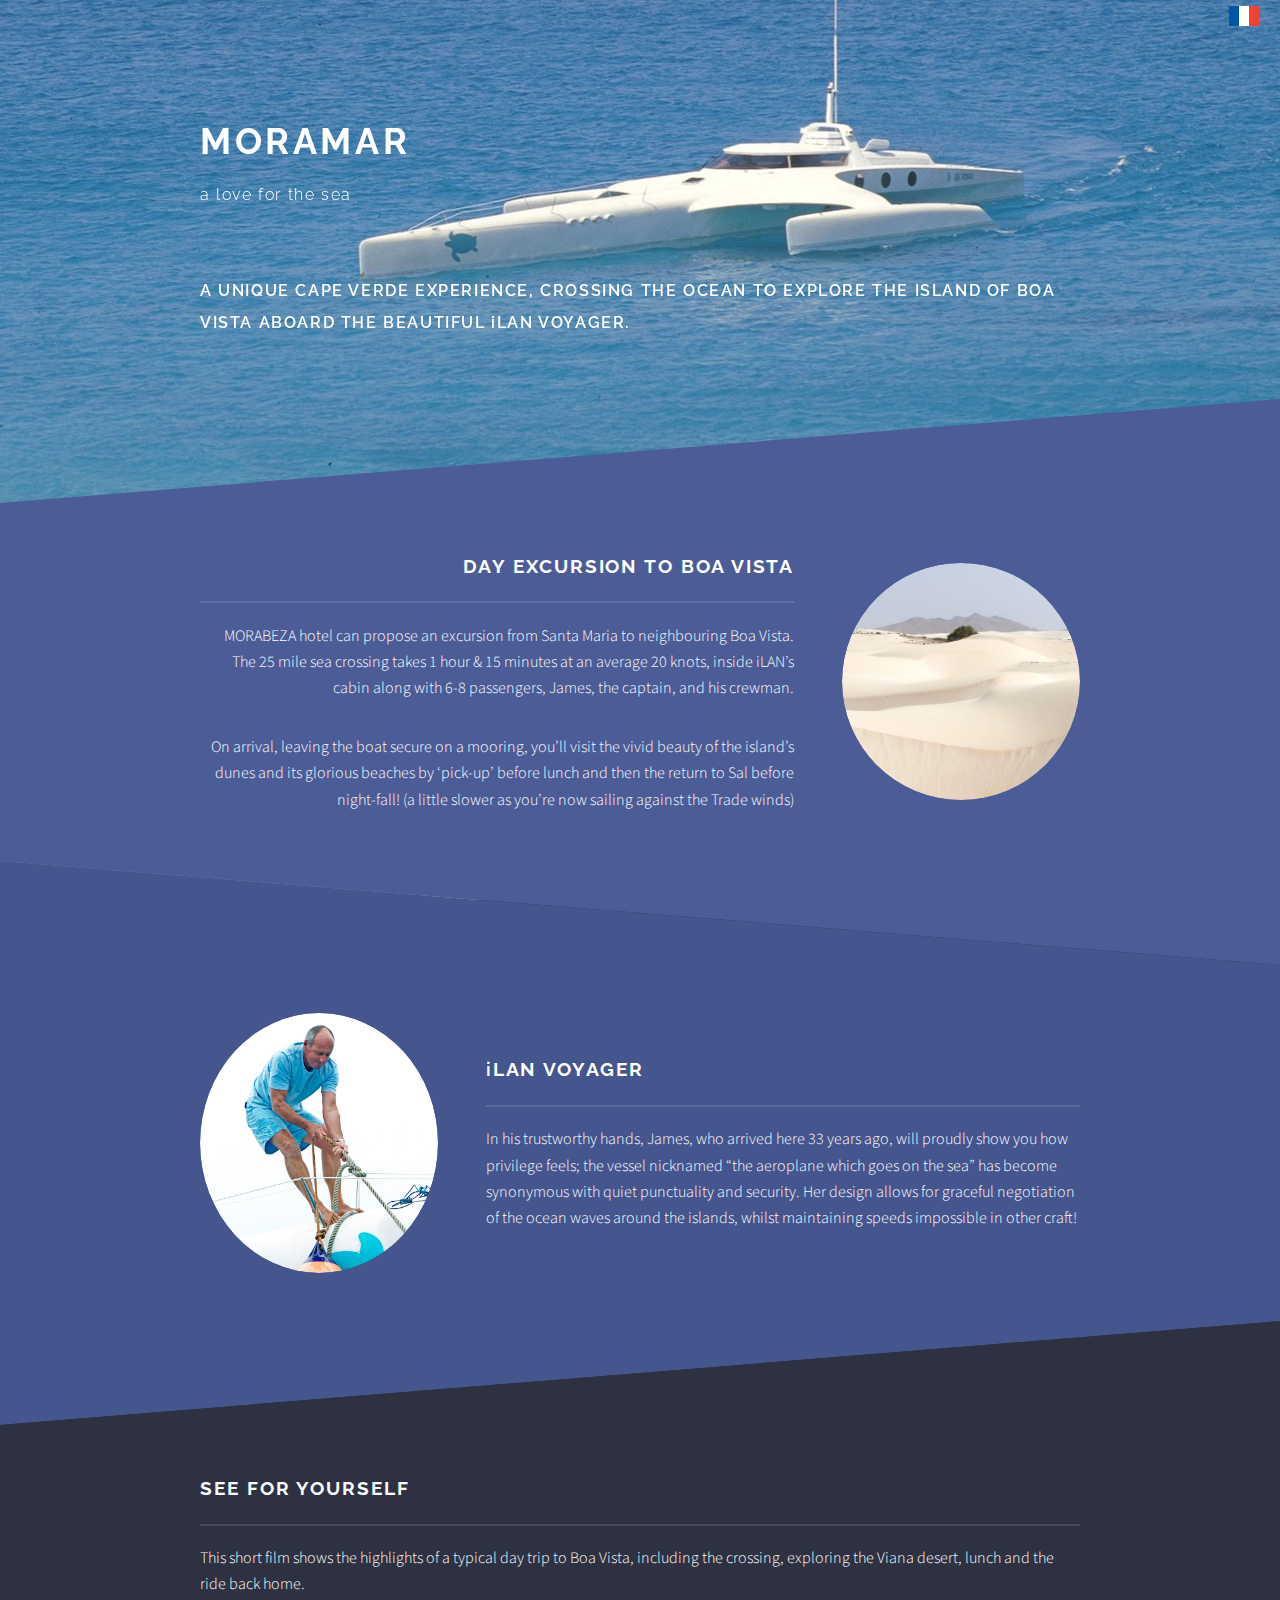
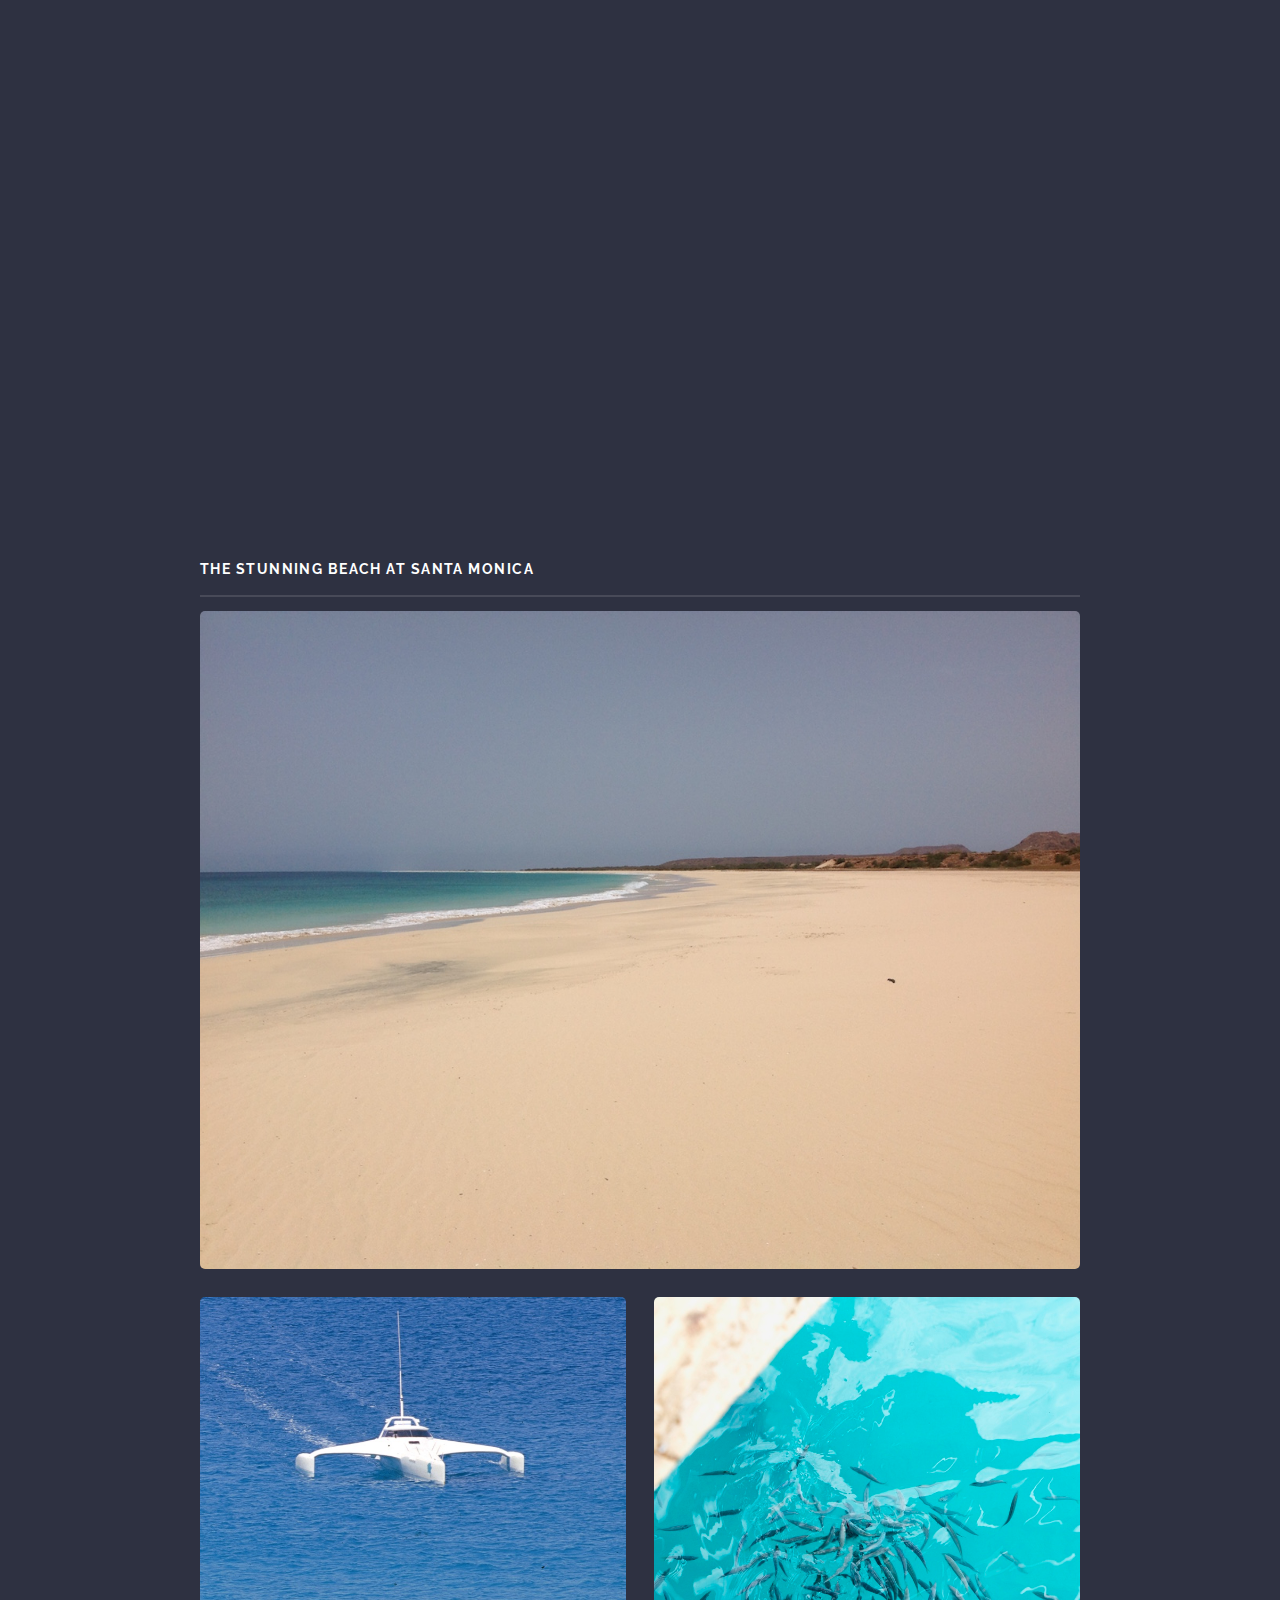
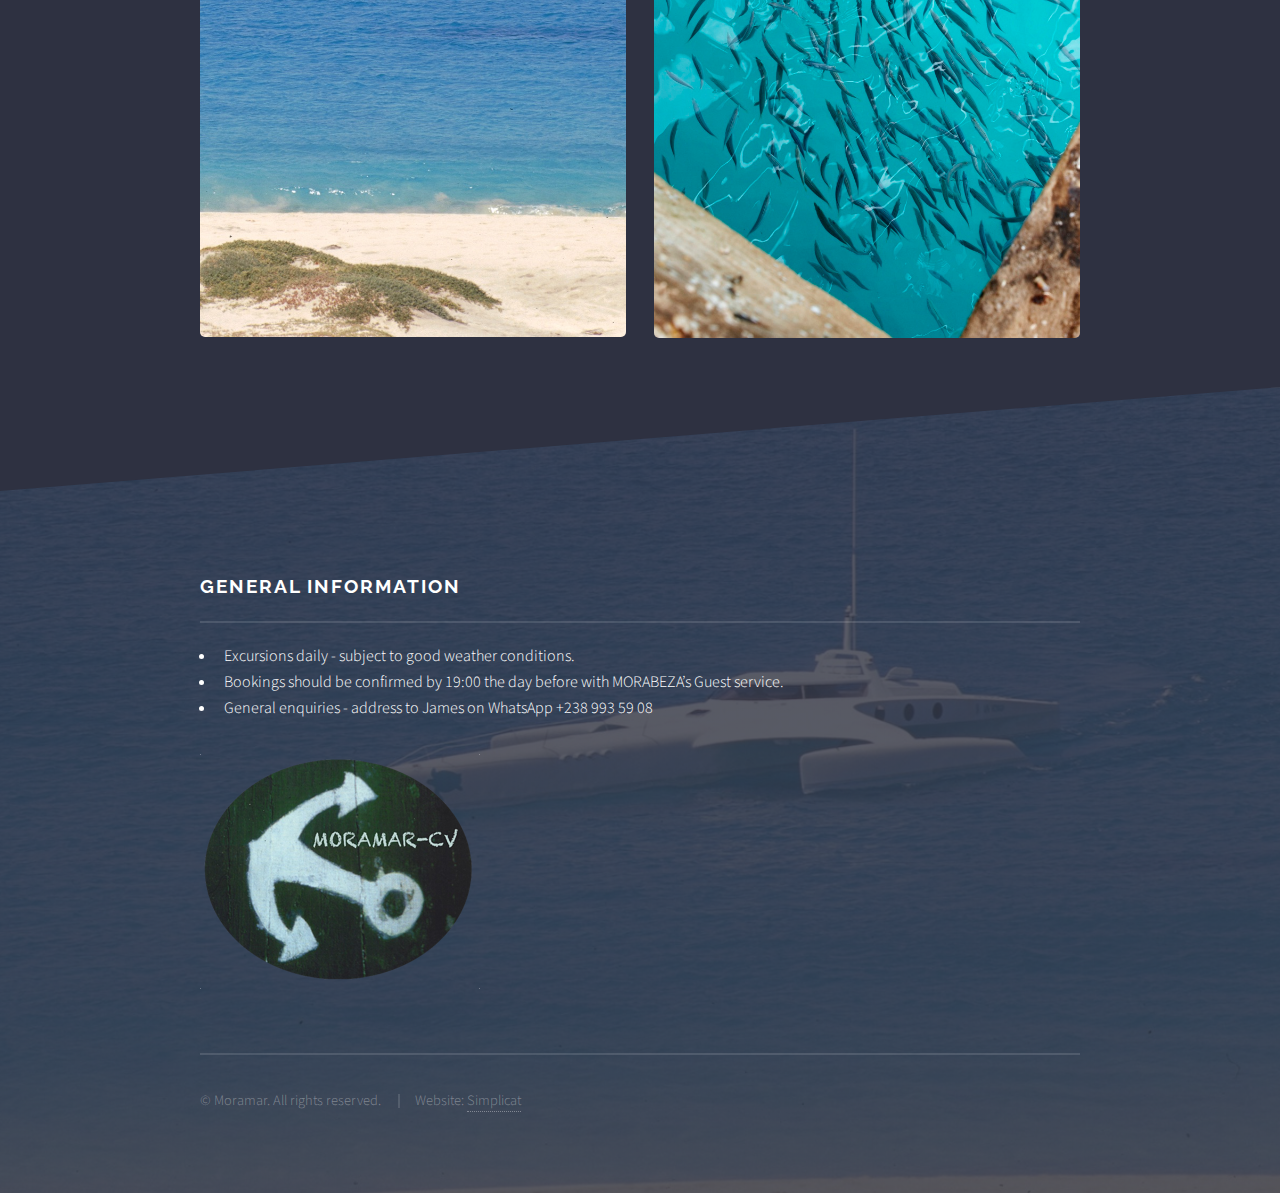
==== commit 6b02aa60: "Update copy, remove booking links and prices" ====
--- a/index.html
+++ b/index.html
@@ -69,11 +69,13 @@
                     <a href="#" class="image"><img src="images/dunes.jpg" alt="" /></a>
                     <div class="content">
                         <h2 class="major">Day Excursion to Boa Vista</h2>
-                        <p>An excursion from Santa Maria to neighbouring Boa Vista, crossing the 25 mile channel between
-                            the islands at 20 knots in iLAN's cabin with 6-8 passengers, James the captain and his crew.
-                            On arrival, leaving the boat secure on a mooring, James shows the vivid beauty of the
-                            island's dunes and Santa Monica beach, before a real lunch at Rosy and the return to Santa
-                            Maria.</p>
+                        <p>MORABEZA hotel can propose an excursion from Santa Maria to neighbouring Boa Vista. The 25
+                            mile sea crossing takes 1 hour & 15 minutes at an average 20 knots, inside iLAN’s cabin
+                            along
+                            with 6-8 passengers, James, the captain, and his crewman.</p>
+                        <p>On arrival, leaving the boat secure on a mooring, you’ll visit the vivid beauty of the
+                            island’s dunes and its glorious beaches by ‘pick-up’ before lunch and then the return to Sal
+                            before night-fall! (a little slower as you’re now sailing against the Trade winds)</p>
                     </div>
                 </div>
             </section>
@@ -84,10 +86,11 @@
                     <a href="#" class="image"><img src="images/james-mooring.jpg" alt="" /></a>
                     <div class="content">
                         <h2 class="major"><span class="lwr">i</span>LAN Voyager</h2>
-                        <p>In the trustworthy hands of her skipper James, iLAN Voyager has been making this journey for
-                            25 years. Her unique design allows her safely and gracefully to negotiate the ocean waves
-                            around the islands, whilst maintaining speeds imposssible in other craft.</p>
-                        <a href="#bookings" class="special">Enquiries and bookings</a>
+                        <p>In his trustworthy hands, James, who arrived here 33 years ago, will proudly show you how
+                            privilege feels; the vessel nicknamed “the aeroplane which goes on the sea” has become
+                            synonymous with quiet punctuality and security. Her design allows for graceful negotiation
+                            of the ocean waves around the islands, whilst maintaining speeds impossible in other craft!
+                        </p>
                     </div>
                 </div>
             </section>
@@ -128,53 +131,18 @@
         <!-- Footer -->
         <section id="footer">
             <div class="inner">
-                <h2 class="major">Prices and Times</h2>
+                <h2 class="major">General Information</h2>
                 <ul>
-                    <li>Excursions daily, must be booked by 7pm the day before</li>
-                    <li>Minimum 6, maximum 8 persons</li>
-                    <li>€150 per person</li>
-                    <li>Excursions subject to weather conditions</li>
+                    <li>Excursions daily - subject to good weather conditions.</li>
+                    <li>Bookings should be confirmed by 19:00 the day before with MORABEZA’s Guest service.</li>
+                    <li>General enquiries - address to James on WhatsApp +238 993 59 08</li>
                 </ul>
-                <a class="anchor" name="bookings"></a>
-                <h2 class="major">Bookings and General Enquiries</h2>
-                <p>For more information and bookings, please complete the form below. </p>
-                <!-- begin contact  -->
-                <form id="contact-form" method="post" action="https://formspree.io/info@moramar.cv">
-                    <div class="field">
-                        <label for="name">Name</label>
-                        <input type="text" name="name" id="name" />
-                    </div>
-                    <div class="field">
-                        <label for="email">Email</label>
-                        <input type="email" name="_replyto" id="email" />
-                    </div>
-                    <div class="field">
-                        <label for="message">Message</label>
-                        <textarea name="message" id="message" rows="4"></textarea>
-                    </div>
-                    <input type="hidden" name="_next" value="http://moramar.cv/thanks.html">
-                    <ul class="actions">
-                        <li><input type="submit" value="Send Message" /></li>
-                    </ul>
-                </form>
 
-                <ul class="contact">
-                    <li class="fa-home">
-                        Moramar, su, lda<br />
-                        Algodoeiro, <br>
-                        Ilha do Sal,<br>
-                        Cabo Verde
+                <img src="images/moramar-logo.png" style="width:280px">
 
-                    </li>
-                    <li class="fa-phone"> (238) 9935908</li>
-                    <li class="fa-envelope"><a href="mailto:info@moramar.cv">info@moramar.cv</a></li>
-
-
-                    <li><img src="images/moramar-logo.png"></li>
-                </ul>
                 <ul class="copyright">
                     <li>&copy; Moramar. All rights reserved.</li>
-                    <li>Website: <a href="http://face14.net">Face 14</a></li>
+                    <li>Website: <a href="http://simplicat.com">Simplicat</a></li>
                 </ul>
             </div>
             <!-- end contact -->
